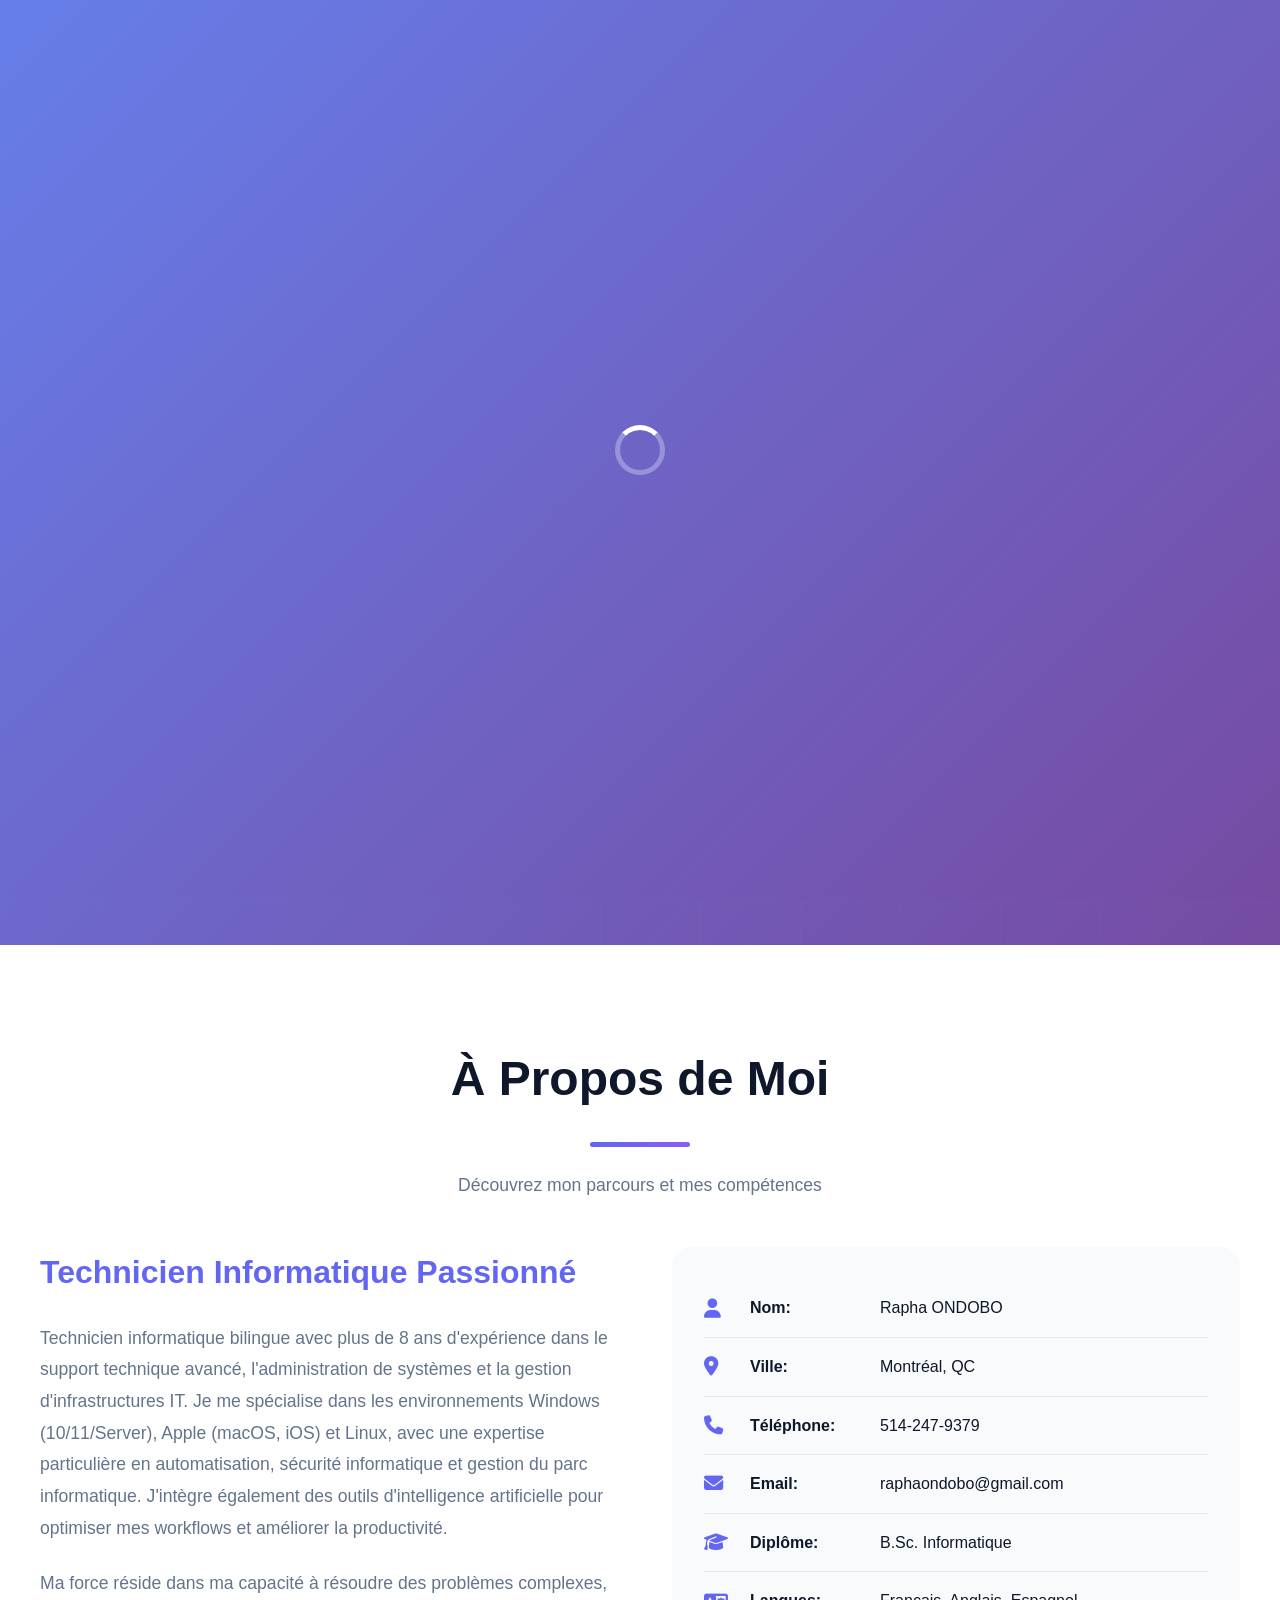
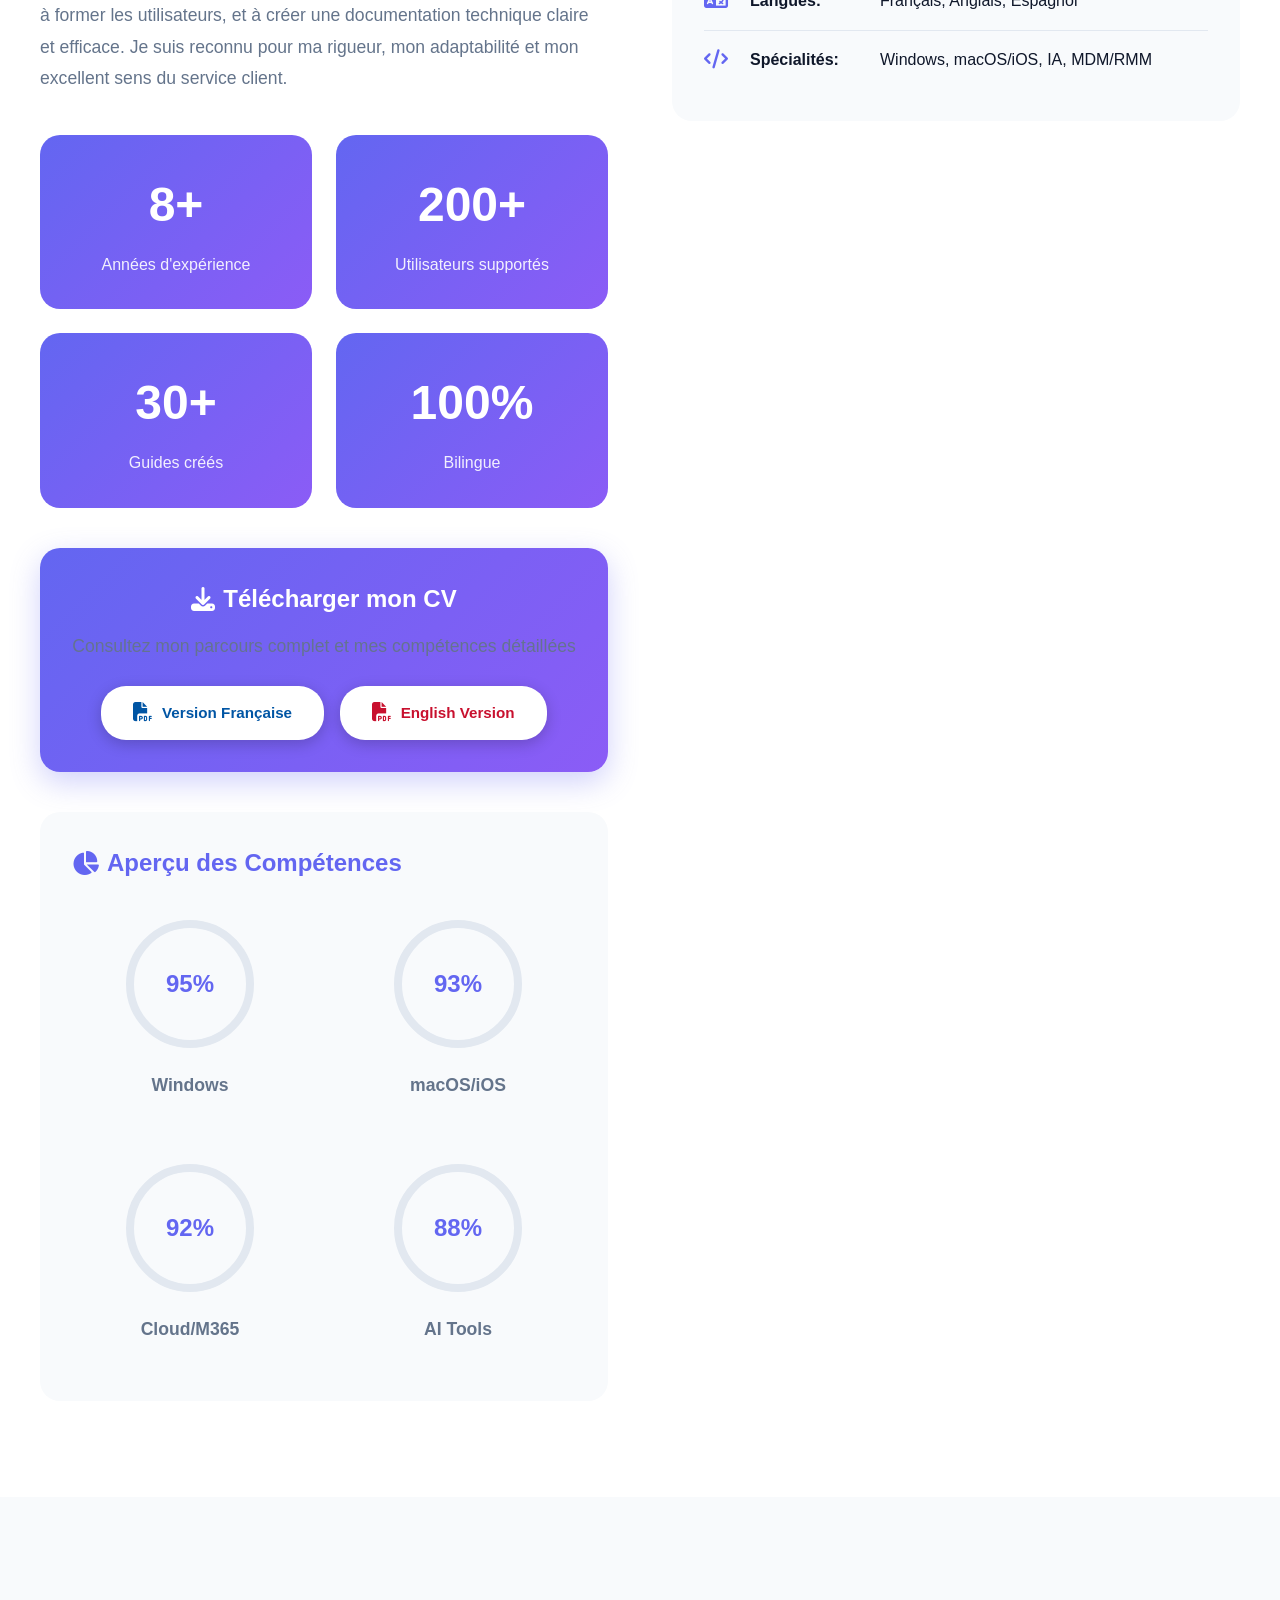
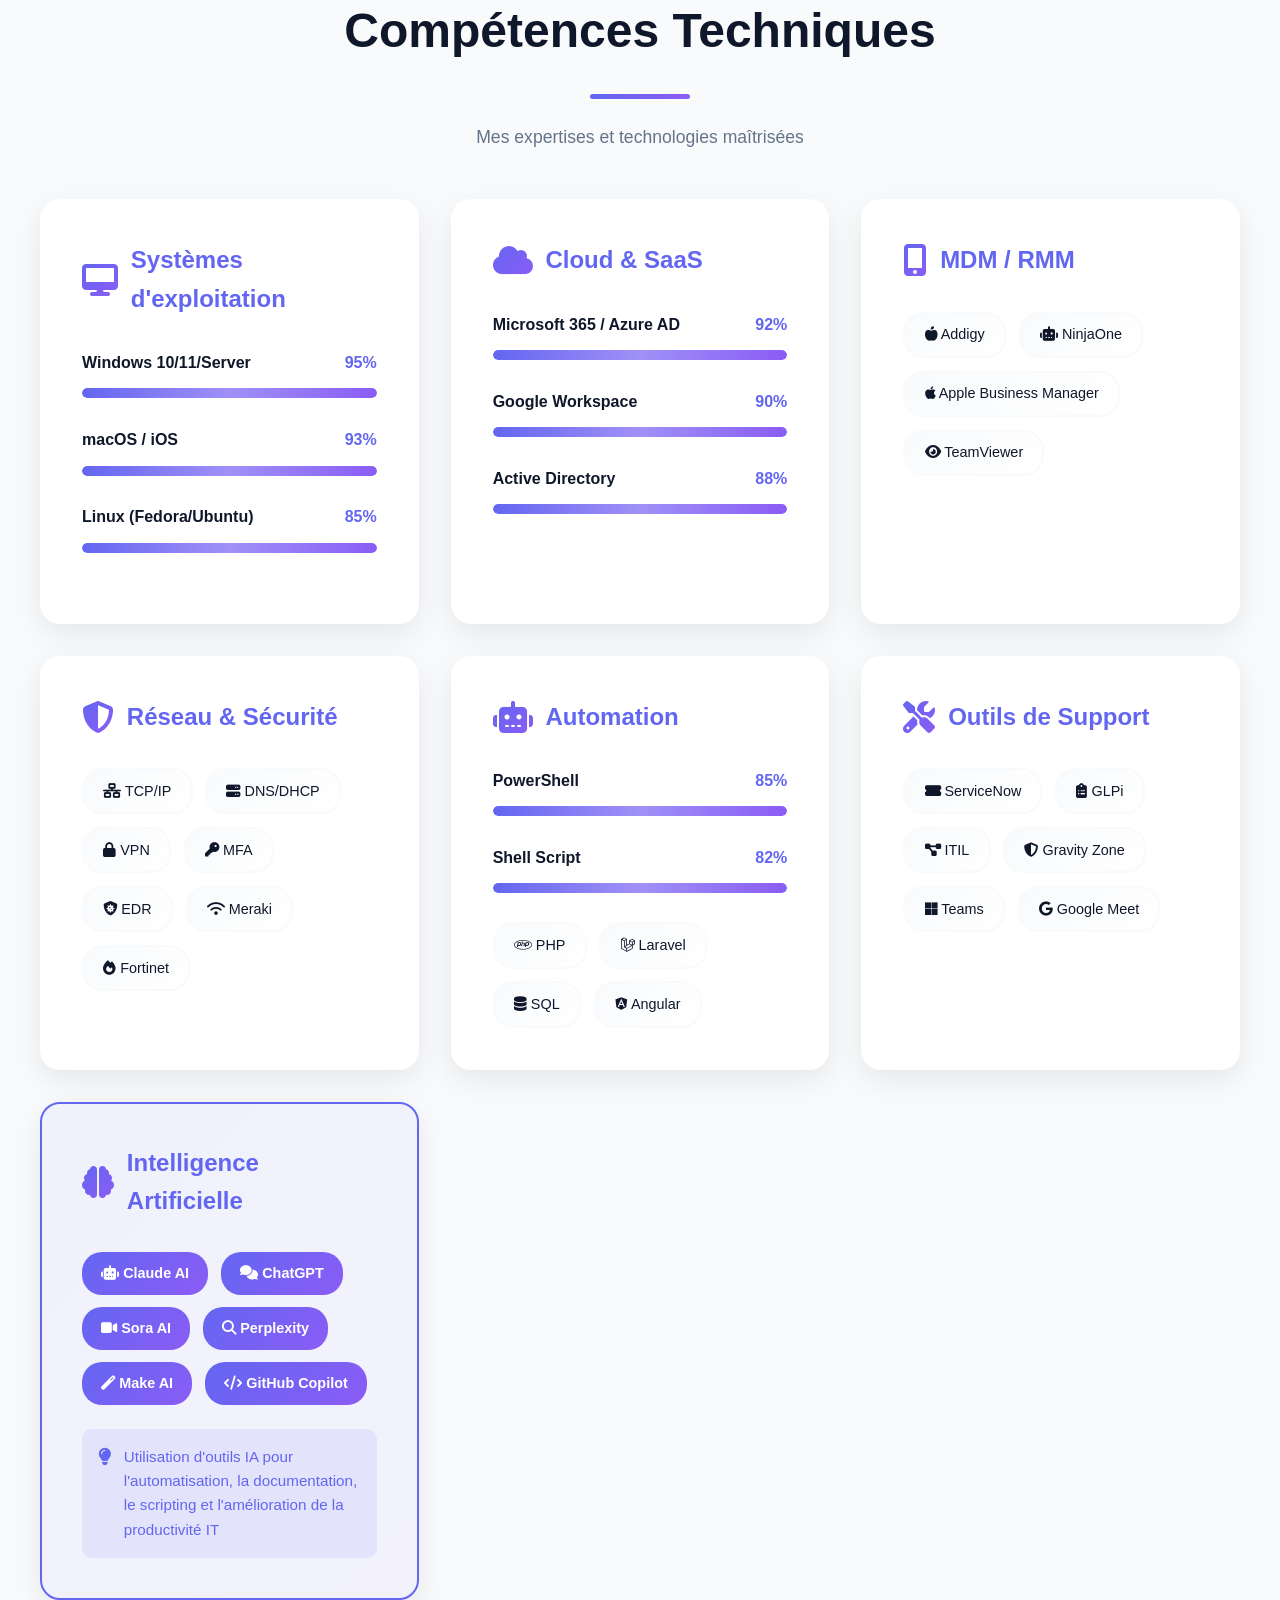
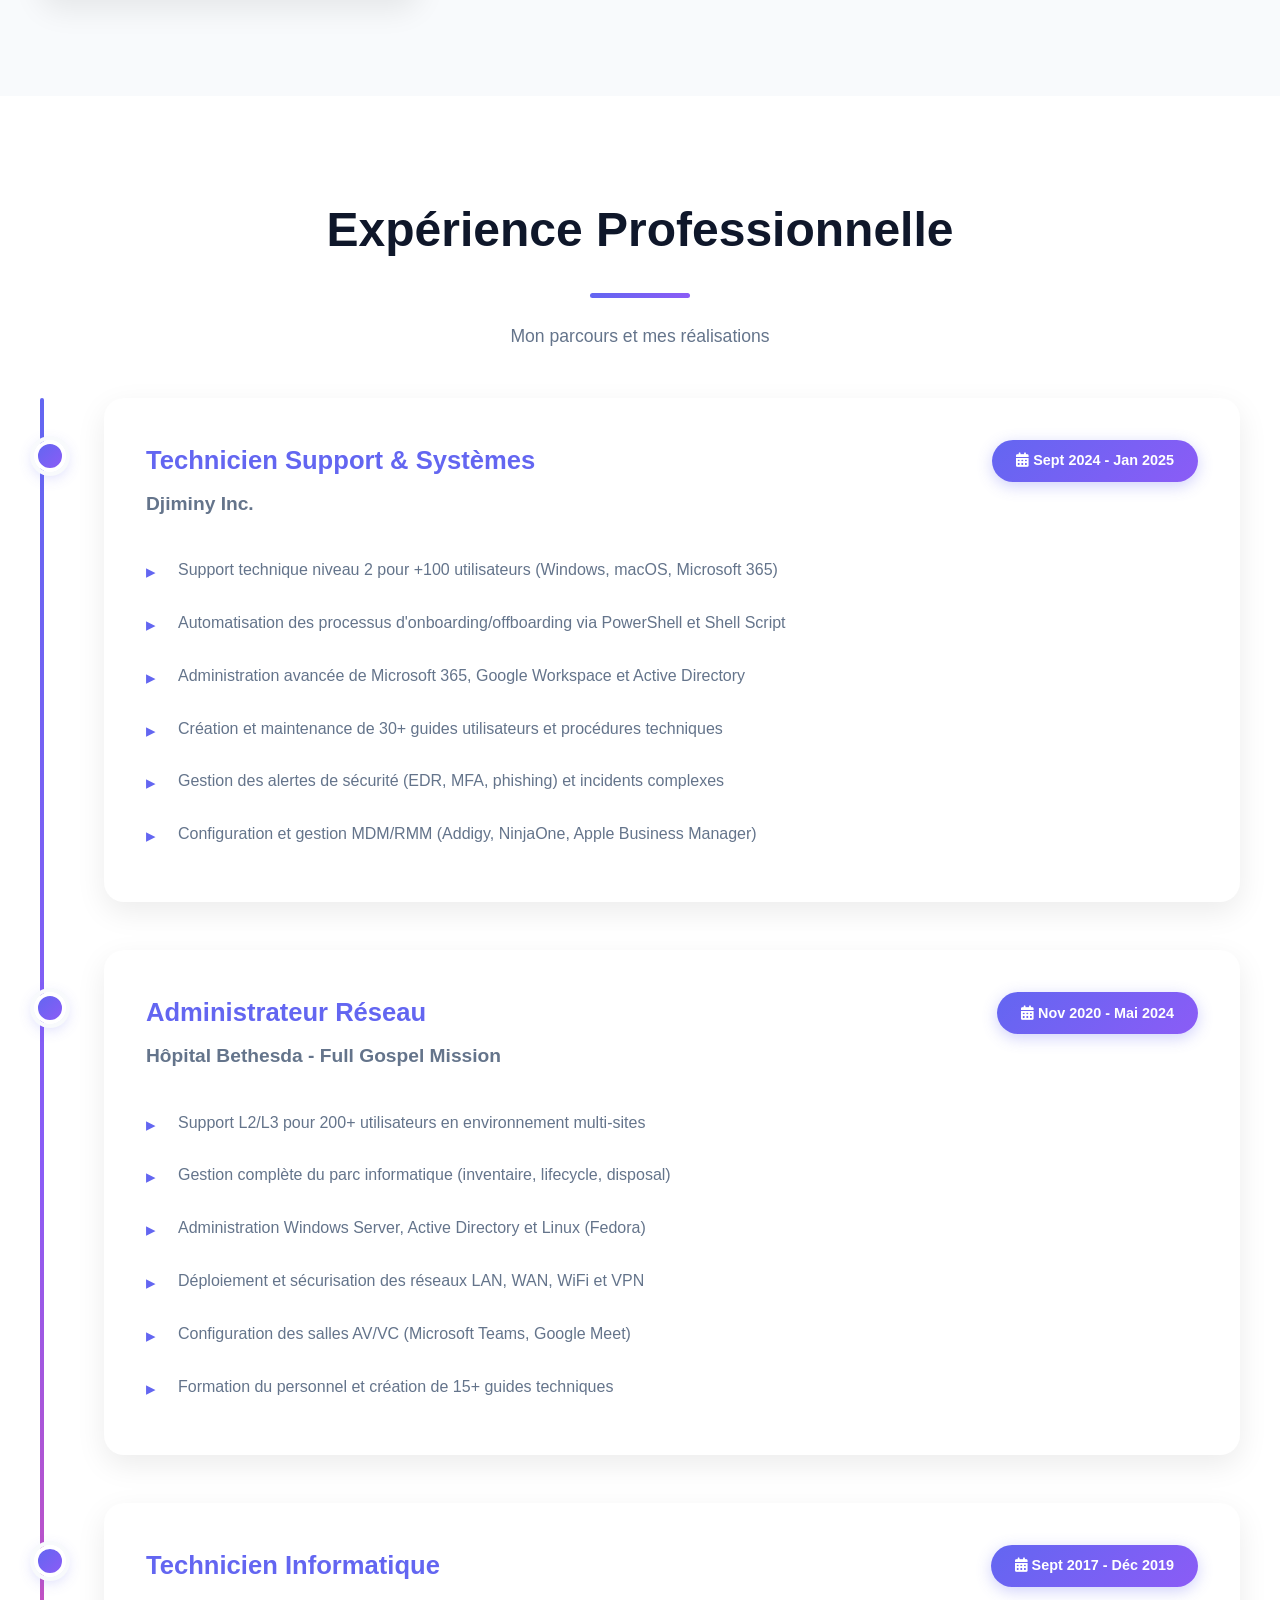
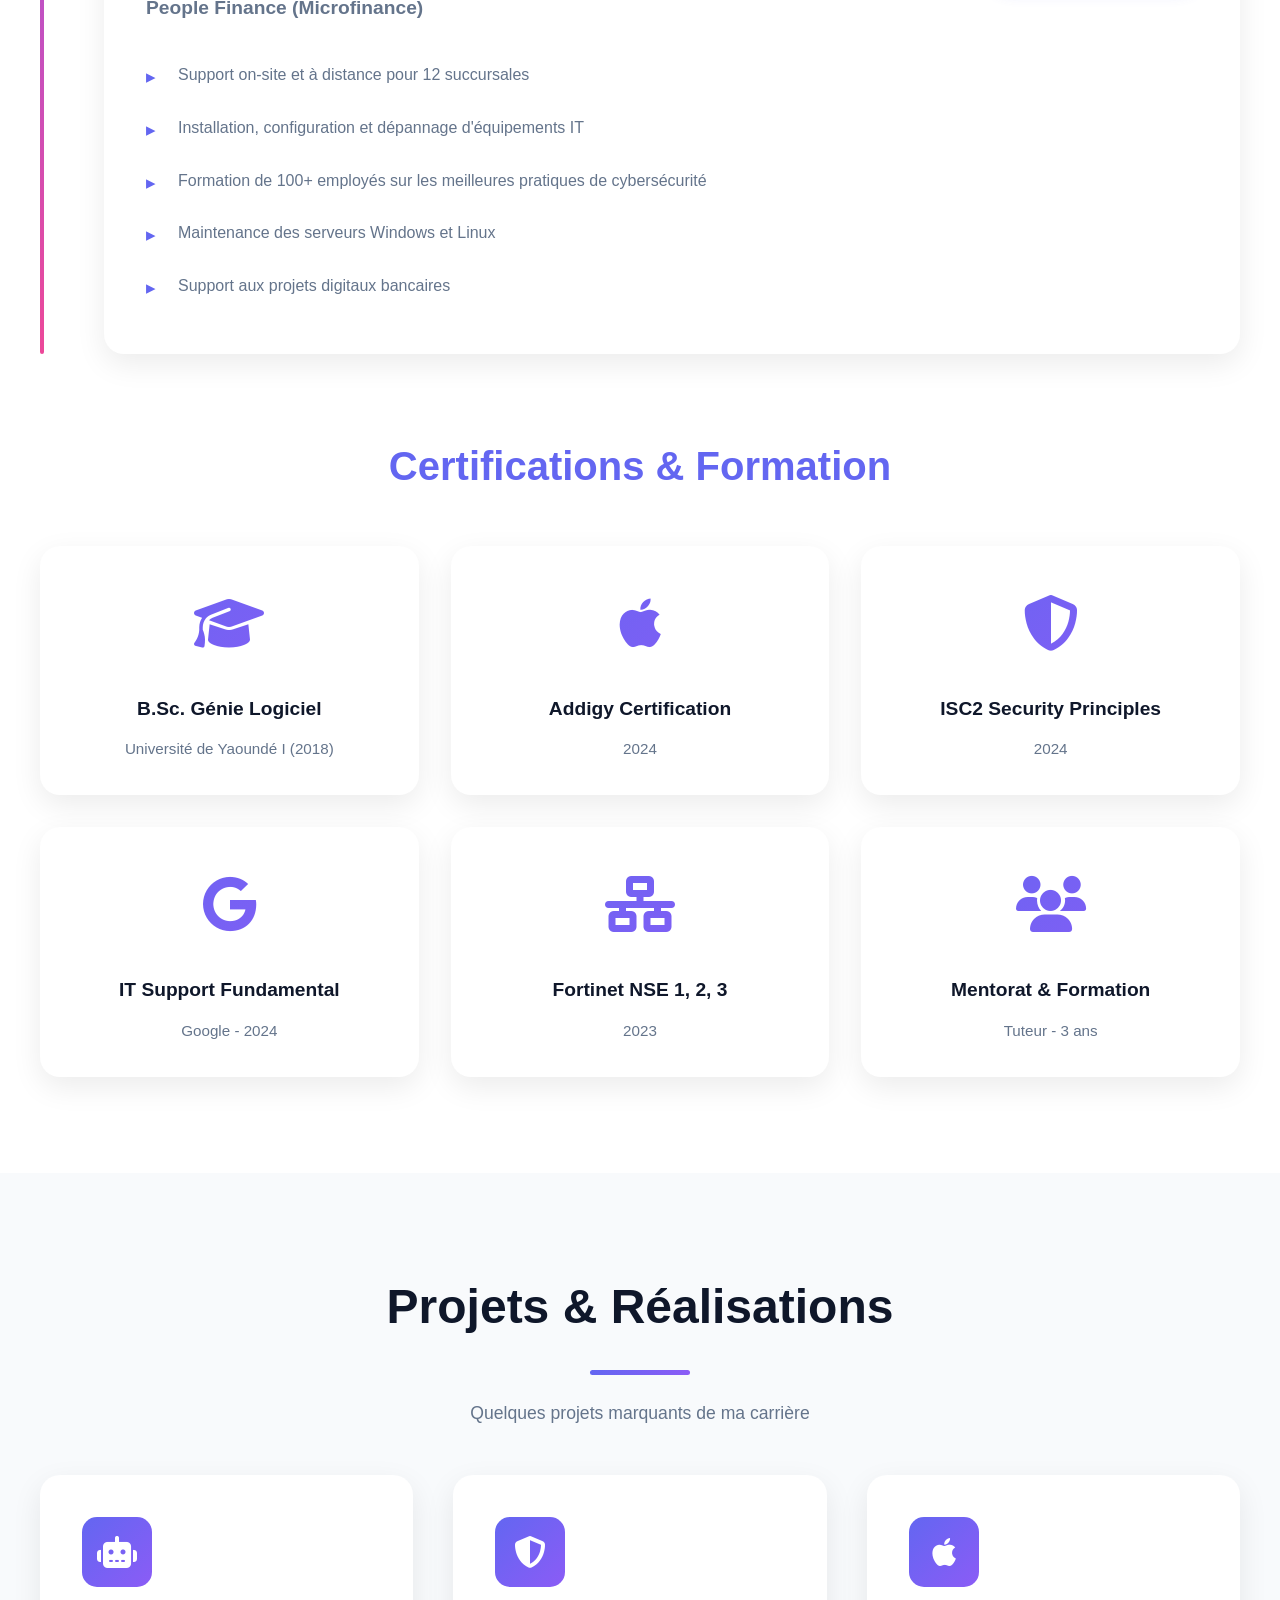
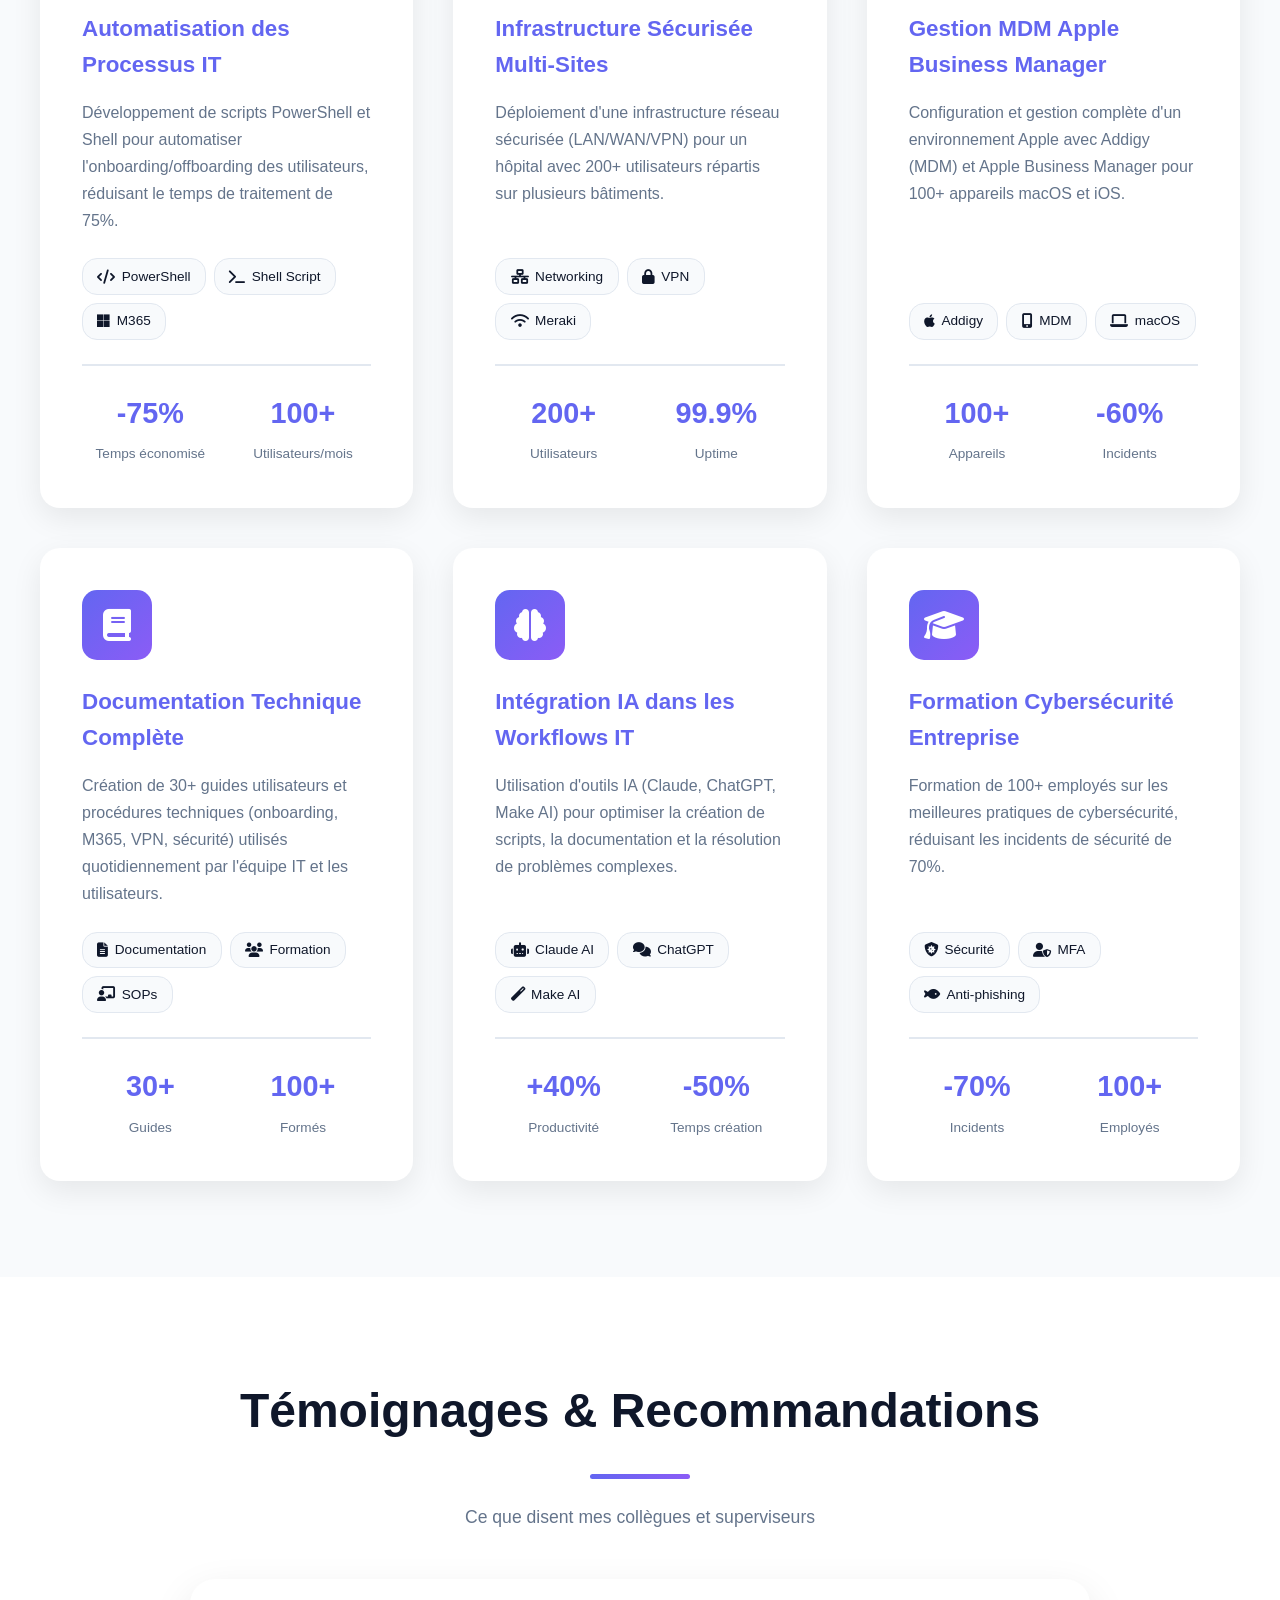
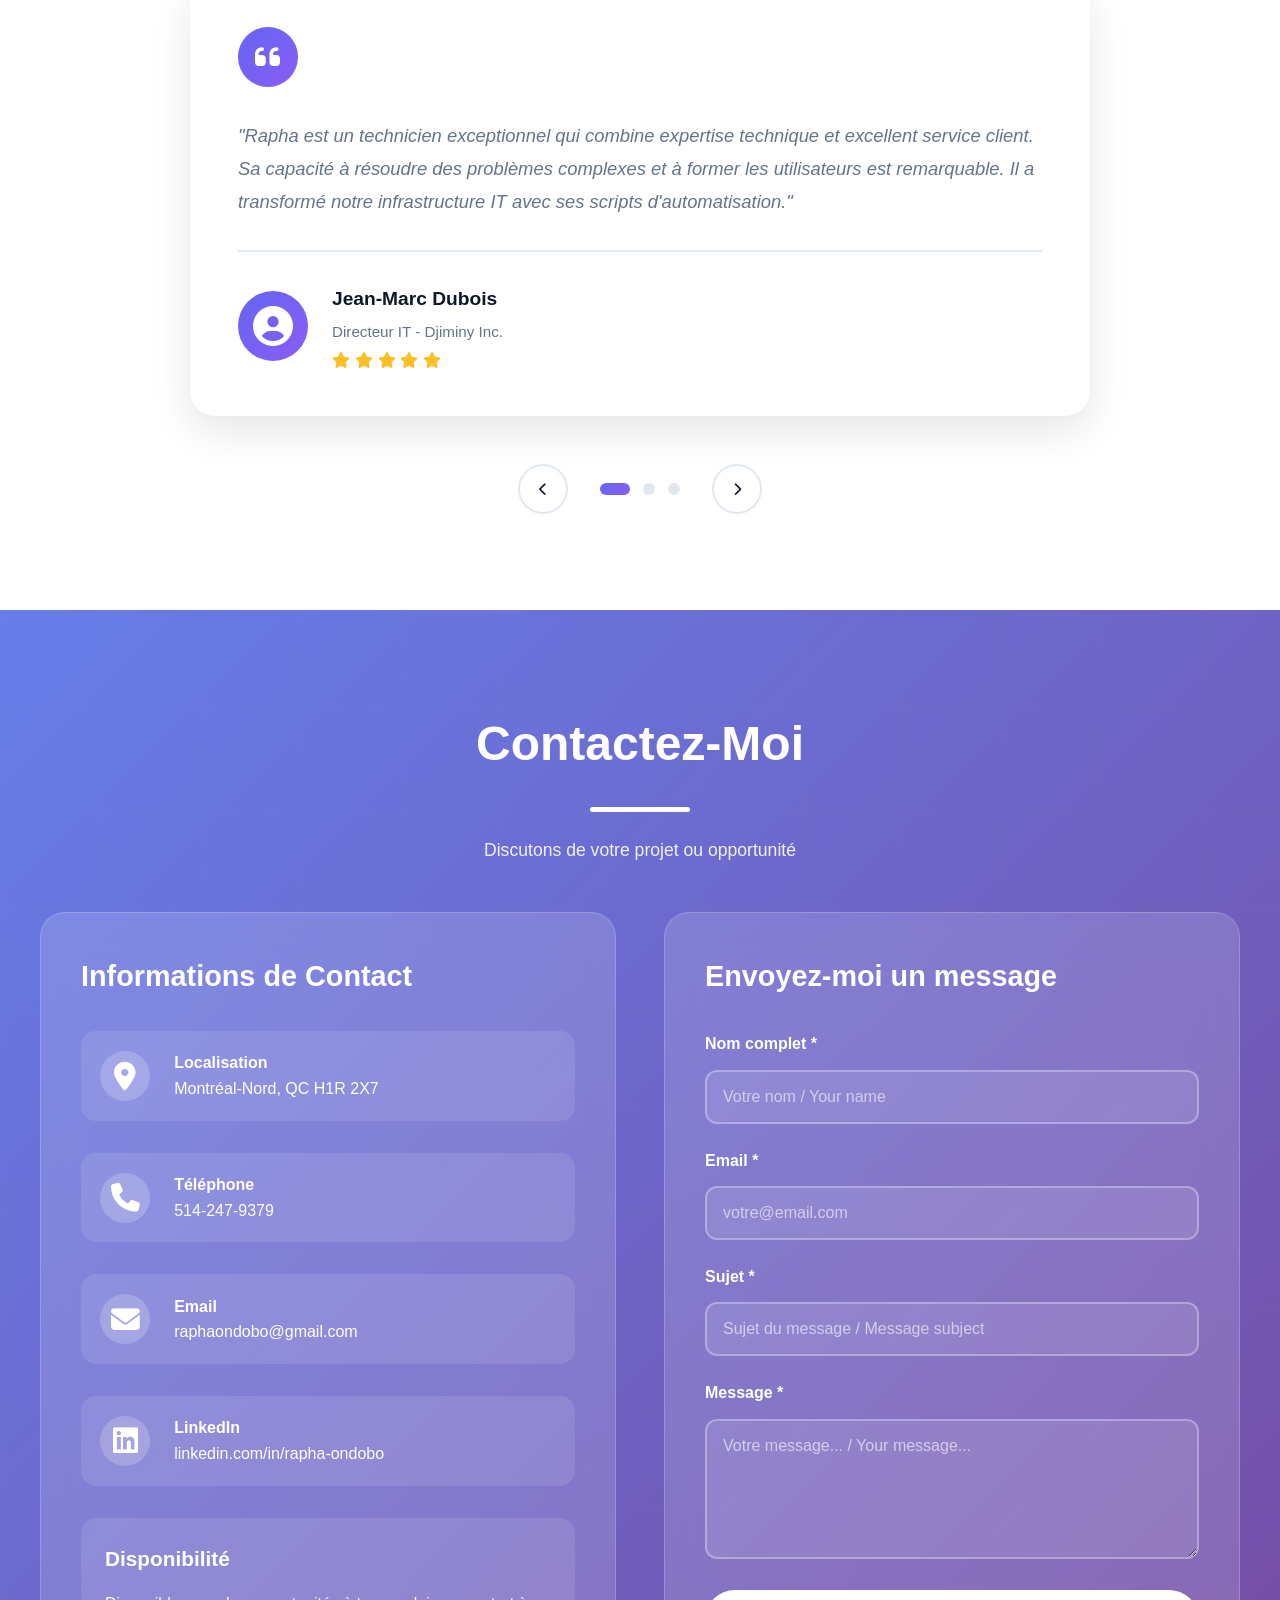
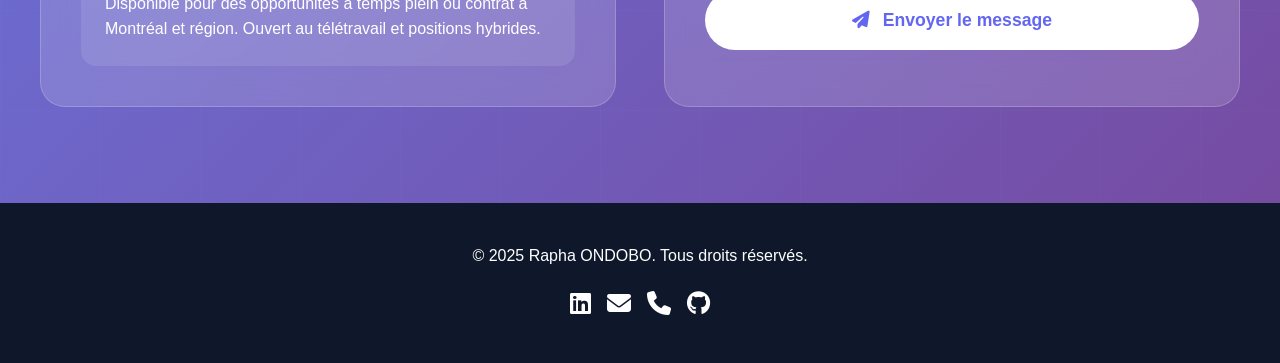
==== index.html @ caf0139f "Mise en ligne du  portfolio" ====
<!DOCTYPE html>
<html lang="fr">
<head>
    <meta charset="UTF-8">
    <meta name="viewport" content="width=device-width, initial-scale=1.0">
    <title>Rapha ONDOBO - Technicien Informatique | Portfolio</title>
    <link rel="stylesheet" href="https://cdnjs.cloudflare.com/ajax/libs/font-awesome/6.4.0/css/all.min.css">
   <link rel="stylesheet" href="./CSS/Style.css">
</head>
<body lang="fr">
    <!-- Loading Screen -->
    <div class="loading-screen" id="loadingScreen">
        <div class="loader"></div>
    </div>

    <!-- Custom Cursor -->
    <div class="cursor"></div>
    <div class="cursor-follower"></div>

    <div class="scroll-progress" id="scrollProgress"></div>

    <!-- SVG Gradients for circular progress -->
    <svg width="0" height="0" style="position: absolute;">
        <defs>
            <linearGradient id="gradient-windows" x1="0%" y1="0%" x2="100%" y2="100%">
                <stop offset="0%" style="stop-color:#6366f1;stop-opacity:1" />
                <stop offset="100%" style="stop-color:#8b5cf6;stop-opacity:1" />
            </linearGradient>
            <linearGradient id="gradient-apple" x1="0%" y1="0%" x2="100%" y2="100%">
                <stop offset="0%" style="stop-color:#8b5cf6;stop-opacity:1" />
                <stop offset="100%" style="stop-color:#ec4899;stop-opacity:1" />
            </linearGradient>
            <linearGradient id="gradient-cloud" x1="0%" y1="0%" x2="100%" y2="100%">
                <stop offset="0%" style="stop-color:#6366f1;stop-opacity:1" />
                <stop offset="100%" style="stop-color:#10b981;stop-opacity:1" />
            </linearGradient>
            <linearGradient id="gradient-ai" x1="0%" y1="0%" x2="100%" y2="100%">
                <stop offset="0%" style="stop-color:#ec4899;stop-opacity:1" />
                <stop offset="100%" style="stop-color:#8b5cf6;stop-opacity:1" />
            </linearGradient>
        </defs>
    </svg>

    <!-- Navigation -->
    <nav id="navbar">
        <div class="container">
            <div class="logo" onclick="scrollToTop()">RO</div>
            <ul class="nav-links">
                <li><a href="#home" class="fr-only">Accueil</a><a href="#home" class="en-only">Home</a></li>
                <li><a href="#about" class="fr-only">À propos</a><a href="#about" class="en-only">About</a></li>
                <li><a href="#skills" class="fr-only">Compétences</a><a href="#skills" class="en-only">Skills</a></li>
                <li><a href="#experience" class="fr-only">Expérience</a><a href="#experience" class="en-only">Experience</a></li>
                <li><a href="#projects" class="fr-only">Projets</a><a href="#projects" class="en-only">Projects</a></li>
                <li><a href="#contact">Contact</a></li>
                <li><button class="theme-toggle" onclick="toggleTheme()" title="Changer de thème">
                    <i class="fas fa-moon"></i>
                </button></li>
                <li><button class="lang-switch" onclick="toggleLanguage()">
                    <i class="fas fa-language"></i> EN / FR
                </button></li>
            </ul>
            <div class="mobile-menu" onclick="toggleMobileMenu()">
                <i class="fas fa-bars"></i>
            </div>
        </div>
    </nav>

    <!-- Hero Section -->
    <section id="home" class="hero">
        <div class="container">
            <div class="hero-content">
                <h1 class="fr-only">Bonjour, je suis<br>Rapha ONDOBO</h1>
                <h1 class="en-only">Hello, I'm<br>Rapha ONDOBO</h1>
                <p class="subtitle">
                    <span class="typing-text fr-only">Technicien Informatique | Support Niveau 2-3</span>
                    <span class="typing-text en-only">IT Technician | Level 2-3 Support</span>
                </p>
                <p class="fr-only">
                    Plus de 8 ans d'expérience en support IT, administration systèmes et réseaux. 
                    Expert en environnements Windows (10/11/Server), Apple (macOS, iOS), Linux et cloud (Microsoft 365, Google Workspace).
                    Utilisation d'outils d'IA pour optimiser la productivité et l'automatisation.
                </p>
                <p class="en-only">
                    Over 8 years of experience in IT support, system and network administration. 
                    Expert in Windows (10/11/Server), Apple (macOS, iOS), Linux environments, and cloud (Microsoft 365, Google Workspace).
                    Using AI tools to optimize productivity and automation.
                </p>
                <div class="hero-buttons">
                    <a href="#contact" class="btn btn-primary">
                        <i class="fas fa-envelope"></i>
                        <span class="fr-only">Me Contacter</span>
                        <span class="en-only">Contact Me</span>
                    </a>
                    <a href="#experience" class="btn btn-outline">
                        <i class="fas fa-briefcase"></i>
                        <span class="fr-only">Voir mon parcours</span>
                        <span class="en-only">View Experience</span>
                    </a>
                </div>
                <div class="cv-download-section">
                    <p class="cv-label fr-only"><i class="fas fa-file-download"></i> Télécharger mon CV :</p>
                    <p class="cv-label en-only"><i class="fas fa-file-download"></i> Download my resume:</p>
                    <div class="cv-buttons">
                        <a href="CV_Rapha_ONDOBO_Francais.pdf" download class="btn-cv btn-cv-fr">
                            <i class="fas fa-file-pdf"></i>
                            <span>CV Français</span>
                        </a>
                        <a href="CV_Rapha_ONDOBO_English.pdf" download class="btn-cv btn-cv-en">
                            <i class="fas fa-file-pdf"></i>
                            <span>CV English</span>
                        </a>
                    </div>
                </div>
            </div>
            <div class="hero-image">
                <div class="profile-card">
                    <div class="profile-pic">
                        <img src="./IMG/1723152041983.jpg" alt="Rapha ONDOBO">
                    </div>
                    <h3>Rapha ONDOBO</h3>
                    <p class="fr-only">Montréal, QC</p>
                    <p class="en-only">Montreal, QC</p>
                    <div class="status-badge">
                        <span class="status-dot"></span>
                        <span class="fr-only">Disponible pour opportunités</span>
                        <span class="en-only">Available for opportunities</span>
                    </div>
                    <div class="social-links">
                        <a href="https://linkedin.com/in/rapha-ondobo" target="_blank" title="LinkedIn">
                            <i class="fab fa-linkedin"></i>
                        </a>
                        <a href="mailto:raphaondobo@gmail.com" title="Email">
                            <i class="fas fa-envelope"></i>
                        </a>
                        <a href="tel:5142479379" title="Phone">
                            <i class="fas fa-phone"></i>
                        </a>
                        <a href="https://github.com/raphaondobo" target="_blank" title="GitHub">
                            <i class="fab fa-github"></i>
                        </a>
                    </div>
                </div>
            </div>
        </div>
        <div class="scroll-indicator" onclick="document.getElementById('about').scrollIntoView({behavior: 'smooth'})">
            <i class="fas fa-chevron-down"></i>
        </div>
    </section>

    <!-- About Section -->
    <section id="about">
        <div class="container">
            <h2 class="section-title fr-only">À Propos de Moi</h2>
            <h2 class="section-title en-only">About Me</h2>
            <p class="section-subtitle fr-only">Découvrez mon parcours et mes compétences</p>
            <p class="section-subtitle en-only">Discover my journey and skills</p>
            
            <div class="about-content">
                <div class="about-text">
                    <h3 class="fr-only">Technicien Informatique Passionné</h3>
                    <h3 class="en-only">Passionate IT Technician</h3>
                    <p class="fr-only">
                        Technicien informatique bilingue avec plus de 8 ans d'expérience dans le support technique avancé, 
                        l'administration de systèmes et la gestion d'infrastructures IT. Je me spécialise dans les 
                        environnements Windows (10/11/Server), Apple (macOS, iOS) et Linux, avec une expertise particulière en 
                        automatisation, sécurité informatique et gestion du parc informatique. J'intègre également des outils 
                        d'intelligence artificielle pour optimiser mes workflows et améliorer la productivité.
                    </p>
                    <p class="en-only">
                        Bilingual IT technician with over 8 years of experience in advanced technical support, 
                        system administration, and IT infrastructure management. I specialize in Windows (10/11/Server), 
                        Apple (macOS, iOS), and Linux environments, with particular expertise in automation, IT security, and 
                        asset management. I also integrate artificial intelligence tools to optimize workflows and improve productivity.
                    </p>
                    <p class="fr-only">
                        Ma force réside dans ma capacité à résoudre des problèmes complexes, à former les utilisateurs, 
                        et à créer une documentation technique claire et efficace. Je suis reconnu pour ma rigueur, 
                        mon adaptabilité et mon excellent sens du service client.
                    </p>
                    <p class="en-only">
                        My strength lies in my ability to solve complex problems, train users, and create clear and 
                        effective technical documentation. I'm recognized for my rigor, adaptability, and excellent 
                        customer service skills.
                    </p>

                    <div class="stats">
                        <div class="stat-card">
                            <div class="number">8+</div>
                            <div class="label fr-only">Années d'expérience</div>
                            <div class="label en-only">Years of Experience</div>
                        </div>
                        <div class="stat-card">
                            <div class="number">200+</div>
                            <div class="label fr-only">Utilisateurs supportés</div>
                            <div class="label en-only">Users Supported</div>
                        </div>
                        <div class="stat-card">
                            <div class="number">30+</div>
                            <div class="label fr-only">Guides créés</div>
                            <div class="label en-only">Guides Created</div>
                        </div>
                        <div class="stat-card">
                            <div class="number">100%</div>
                            <div class="label fr-only">Bilingue</div>
                            <div class="label en-only">Bilingual</div>
                        </div>
                    </div>

                    <div class="download-cv-card">
                        <h4 class="fr-only"><i class="fas fa-download"></i> Télécharger mon CV</h4>
                        <h4 class="en-only"><i class="fas fa-download"></i> Download my Resume</h4>
                        <p class="fr-only">Consultez mon parcours complet et mes compétences détaillées</p>
                        <p class="en-only">View my complete background and detailed skills</p>
                        <div class="cv-download-buttons">
                            <a href="CV_Rapha_ONDOBO_Francais.pdf" download class="btn-download btn-download-fr">
                                <i class="fas fa-file-pdf"></i>
                                <span>Version Française</span>
                            </a>
                            <a href="CV_Rapha_ONDOBO_English.pdf" download class="btn-download btn-download-en">
                                <i class="fas fa-file-pdf"></i>
                                <span>English Version</span>
                            </a>
                        </div>
                    </div>

                    <div class="skills-overview">
                        <h4 class="fr-only"><i class="fas fa-chart-pie"></i> Aperçu des Compétences</h4>
                        <h4 class="en-only"><i class="fas fa-chart-pie"></i> Skills Overview</h4>
                        <div class="circular-skills">
                            <div class="circular-skill">
                                <div class="circular-progress" data-percent="95">
                                    <svg width="140" height="140">
                                        <circle cx="70" cy="70" r="60" class="bg-circle"></circle>
                                        <circle cx="70" cy="70" r="60" class="progress-circle windows-circle"></circle>
                                    </svg>
                                    <div class="percentage">95%</div>
                                </div>
                                <p class="skill-label">Windows</p>
                            </div>
                            <div class="circular-skill">
                                <div class="circular-progress" data-percent="93">
                                    <svg width="140" height="140">
                                        <circle cx="70" cy="70" r="60" class="bg-circle"></circle>
                                        <circle cx="70" cy="70" r="60" class="progress-circle apple-circle"></circle>
                                    </svg>
                                    <div class="percentage">93%</div>
                                </div>
                                <p class="skill-label">macOS/iOS</p>
                            </div>
                            <div class="circular-skill">
                                <div class="circular-progress" data-percent="92">
                                    <svg width="140" height="140">
                                        <circle cx="70" cy="70" r="60" class="bg-circle"></circle>
                                        <circle cx="70" cy="70" r="60" class="progress-circle cloud-circle"></circle>
                                    </svg>
                                    <div class="percentage">92%</div>
                                </div>
                                <p class="skill-label">Cloud/M365</p>
                            </div>
                            <div class="circular-skill">
                                <div class="circular-progress" data-percent="88">
                                    <svg width="140" height="140">
                                        <circle cx="70" cy="70" r="60" class="bg-circle"></circle>
                                        <circle cx="70" cy="70" r="60" class="progress-circle ai-circle"></circle>
                                    </svg>
                                    <div class="percentage">88%</div>
                                </div>
                                <p class="skill-label">AI Tools</p>
                            </div>
                        </div>
                    </div>
                </div>

                <div class="about-info">
                    <ul class="info-list">
                        <li>
                            <i class="fas fa-user"></i>
                            <strong class="fr-only">Nom:</strong>
                            <strong class="en-only">Name:</strong>
                            <span>Rapha ONDOBO</span>
                        </li>
                        <li>
                            <i class="fas fa-map-marker-alt"></i>
                            <strong class="fr-only">Ville:</strong>
                            <strong class="en-only">City:</strong>
                            <span>Montréal, QC</span>
                        </li>
                        <li>
                            <i class="fas fa-phone"></i>
                            <strong class="fr-only">Téléphone:</strong>
                            <strong class="en-only">Phone:</strong>
                            <span>514-247-9379</span>
                        </li>
                        <li>
                            <i class="fas fa-envelope"></i>
                            <strong>Email:</strong>
                            <span>raphaondobo@gmail.com</span>
                        </li>
                        <li>
                            <i class="fas fa-graduation-cap"></i>
                            <strong class="fr-only">Diplôme:</strong>
                            <strong class="en-only">Degree:</strong>
                            <span class="fr-only">B.Sc. Informatique</span>
                            <span class="en-only">B.Sc. Computer Science</span>
                        </li>
                        <li>
                            <i class="fas fa-language"></i>
                            <strong class="fr-only">Langues:</strong>
                            <strong class="en-only">Languages:</strong>
                            <span class="fr-only">Français, Anglais, Espagnol</span>
                            <span class="en-only">French, English, Spanish</span>
                        </li>
                        <li>
                            <i class="fas fa-code"></i>
                            <strong class="fr-only">Spécialités:</strong>
                            <strong class="en-only">Specialties:</strong>
                            <span class="fr-only">Windows, macOS/iOS, IA, MDM/RMM</span>
                            <span class="en-only">Windows, macOS/iOS, AI, MDM/RMM</span>
                        </li>
                    </ul>
                </div>
            </div>
        </div>
    </section>

    <!-- Skills Section -->
    <section id="skills">
        <div class="container">
            <h2 class="section-title fr-only">Compétences Techniques</h2>
            <h2 class="section-title en-only">Technical Skills</h2>
            <p class="section-subtitle fr-only">Mes expertises et technologies maîtrisées</p>
            <p class="section-subtitle en-only">My expertise and mastered technologies</p>
            
            <div class="skills-grid">
                <!-- OS & Platforms -->
                <div class="skill-category">
                    <h3><i class="fas fa-desktop"></i> <span class="fr-only">Systèmes d'exploitation</span><span class="en-only">Operating Systems</span></h3>
                    <div class="skill-item">
                        <div class="skill-name">
                            <span>Windows 10/11/Server</span>
                            <span class="skill-percentage">95%</span>
                        </div>
                        <div class="skill-bar">
                            <div class="skill-progress" data-progress="95"></div>
                        </div>
                    </div>
                    <div class="skill-item">
                        <div class="skill-name">
                            <span>macOS / iOS</span>
                            <span class="skill-percentage">93%</span>
                        </div>
                        <div class="skill-bar">
                            <div class="skill-progress" data-progress="93"></div>
                        </div>
                    </div>
                    <div class="skill-item">
                        <div class="skill-name">
                            <span>Linux (Fedora/Ubuntu)</span>
                            <span class="skill-percentage">85%</span>
                        </div>
                        <div class="skill-bar">
                            <div class="skill-progress" data-progress="85"></div>
                        </div>
                    </div>
                </div>

                <!-- Cloud & SaaS -->
                <div class="skill-category">
                    <h3><i class="fas fa-cloud"></i> Cloud & SaaS</h3>
                    <div class="skill-item">
                        <div class="skill-name">
                            <span>Microsoft 365 / Azure AD</span>
                            <span class="skill-percentage">92%</span>
                        </div>
                        <div class="skill-bar">
                            <div class="skill-progress" data-progress="92"></div>
                        </div>
                    </div>
                    <div class="skill-item">
                        <div class="skill-name">
                            <span>Google Workspace</span>
                            <span class="skill-percentage">90%</span>
                        </div>
                        <div class="skill-bar">
                            <div class="skill-progress" data-progress="90"></div>
                        </div>
                    </div>
                    <div class="skill-item">
                        <div class="skill-name">
                            <span>Active Directory</span>
                            <span class="skill-percentage">88%</span>
                        </div>
                        <div class="skill-bar">
                            <div class="skill-progress" data-progress="88"></div>
                        </div>
                    </div>
                </div>

                <!-- MDM & RMM -->
                <div class="skill-category">
                    <h3><i class="fas fa-mobile-alt"></i> MDM / RMM</h3>
                    <div class="skill-tags">
                        <span class="skill-tag"><i class="fas fa-apple-alt"></i> Addigy</span>
                        <span class="skill-tag"><i class="fas fa-robot"></i> NinjaOne</span>
                        <span class="skill-tag"><i class="fab fa-apple"></i> Apple Business Manager</span>
                        <span class="skill-tag"><i class="fas fa-eye"></i> TeamViewer</span>
                    </div>
                </div>

                <!-- Network & Security -->
                <div class="skill-category">
                    <h3><i class="fas fa-shield-alt"></i> <span class="fr-only">Réseau & Sécurité</span><span class="en-only">Network & Security</span></h3>
                    <div class="skill-tags">
                        <span class="skill-tag"><i class="fas fa-network-wired"></i> TCP/IP</span>
                        <span class="skill-tag"><i class="fas fa-server"></i> DNS/DHCP</span>
                        <span class="skill-tag"><i class="fas fa-lock"></i> VPN</span>
                        <span class="skill-tag"><i class="fas fa-key"></i> MFA</span>
                        <span class="skill-tag"><i class="fas fa-shield-virus"></i> EDR</span>
                        <span class="skill-tag"><i class="fas fa-wifi"></i> Meraki</span>
                        <span class="skill-tag"><i class="fas fa-fire"></i> Fortinet</span>
                    </div>
                </div>

                <!-- Automation -->
                <div class="skill-category">
                    <h3><i class="fas fa-robot"></i> Automation</h3>
                    <div class="skill-item">
                        <div class="skill-name">
                            <span>PowerShell</span>
                            <span class="skill-percentage">85%</span>
                        </div>
                        <div class="skill-bar">
                            <div class="skill-progress" data-progress="85"></div>
                        </div>
                    </div>
                    <div class="skill-item">
                        <div class="skill-name">
                            <span>Shell Script</span>
                            <span class="skill-percentage">82%</span>
                        </div>
                        <div class="skill-bar">
                            <div class="skill-progress" data-progress="82"></div>
                        </div>
                    </div>
                    <div class="skill-tags">
                        <span class="skill-tag"><i class="fab fa-php"></i> PHP</span>
                        <span class="skill-tag"><i class="fab fa-laravel"></i> Laravel</span>
                        <span class="skill-tag"><i class="fas fa-database"></i> SQL</span>
                        <span class="skill-tag"><i class="fab fa-angular"></i> Angular</span>
                    </div>
                </div>

                <!-- Support Tools -->
                <div class="skill-category">
                    <h3><i class="fas fa-tools"></i> <span class="fr-only">Outils de Support</span><span class="en-only">Support Tools</span></h3>
                    <div class="skill-tags">
                        <span class="skill-tag"><i class="fas fa-ticket-alt"></i> ServiceNow</span>
                        <span class="skill-tag"><i class="fas fa-clipboard-list"></i> GLPi</span>
                        <span class="skill-tag"><i class="fas fa-project-diagram"></i> ITIL</span>
                        <span class="skill-tag"><i class="fas fa-shield-alt"></i> Gravity Zone</span>
                        <span class="skill-tag"><i class="fab fa-microsoft"></i> Teams</span>
                        <span class="skill-tag"><i class="fab fa-google"></i> Google Meet</span>
                    </div>
                </div>

                <!-- AI Tools -->
                <div class="skill-category ai-category">
                    <h3><i class="fas fa-brain"></i> <span class="fr-only">Intelligence Artificielle</span><span class="en-only">Artificial Intelligence</span></h3>
                    <div class="skill-tags">
                        <span class="skill-tag skill-tag-ai"><i class="fas fa-robot"></i> Claude AI</span>
                        <span class="skill-tag skill-tag-ai"><i class="fas fa-comments"></i> ChatGPT</span>
                        <span class="skill-tag skill-tag-ai"><i class="fas fa-video"></i> Sora AI</span>
                        <span class="skill-tag skill-tag-ai"><i class="fas fa-search"></i> Perplexity</span>
                        <span class="skill-tag skill-tag-ai"><i class="fas fa-magic"></i> Make AI</span>
                        <span class="skill-tag skill-tag-ai"><i class="fas fa-code"></i> GitHub Copilot</span>
                    </div>
                    <p class="ai-description fr-only">
                        <i class="fas fa-lightbulb"></i> Utilisation d'outils IA pour l'automatisation, la documentation, le scripting et l'amélioration de la productivité IT
                    </p>
                    <p class="ai-description en-only">
                        <i class="fas fa-lightbulb"></i> Using AI tools for automation, documentation, scripting, and IT productivity enhancement
                    </p>
                </div>
            </div>
        </div>
    </section>

    <!-- Experience Section -->
    <section id="experience">
        <div class="container">
            <h2 class="section-title fr-only">Expérience Professionnelle</h2>
            <h2 class="section-title en-only">Professional Experience</h2>
            <p class="section-subtitle fr-only">Mon parcours et mes réalisations</p>
            <p class="section-subtitle en-only">My journey and achievements</p>
            
            <div class="timeline">
                <!-- Experience 1 -->
                <div class="timeline-item">
                    <div class="timeline-header">
                        <div class="timeline-title">
                            <h3 class="fr-only">Technicien Support & Systèmes</h3>
                            <h3 class="en-only">Support Technician & System Administrator</h3>
                            <p class="company">Djiminy Inc.</p>
                        </div>
                        <div class="timeline-date">
                            <i class="fas fa-calendar-alt"></i> Sept 2024 - Jan 2025
                        </div>
                    </div>
                    <div class="timeline-content">
                        <ul class="fr-only">
                            <li>Support technique niveau 2 pour +100 utilisateurs (Windows, macOS, Microsoft 365)</li>
                            <li>Automatisation des processus d'onboarding/offboarding via PowerShell et Shell Script</li>
                            <li>Administration avancée de Microsoft 365, Google Workspace et Active Directory</li>
                            <li>Création et maintenance de 30+ guides utilisateurs et procédures techniques</li>
                            <li>Gestion des alertes de sécurité (EDR, MFA, phishing) et incidents complexes</li>
                            <li>Configuration et gestion MDM/RMM (Addigy, NinjaOne, Apple Business Manager)</li>
                        </ul>
                        <ul class="en-only">
                            <li>Level 2 technical support for 100+ users (Windows, macOS, Microsoft 365)</li>
                            <li>Automated onboarding/offboarding processes using PowerShell and Shell Script</li>
                            <li>Advanced administration of Microsoft 365, Google Workspace, and Active Directory</li>
                            <li>Created and maintained 30+ user guides and technical procedures</li>
                            <li>Managed security alerts (EDR, MFA, phishing) and complex incidents</li>
                            <li>Configured and managed MDM/RMM (Addigy, NinjaOne, Apple Business Manager)</li>
                        </ul>
                    </div>
                </div>

                <!-- Experience 2 -->
                <div class="timeline-item">
                    <div class="timeline-header">
                        <div class="timeline-title">
                            <h3 class="fr-only">Administrateur Réseau</h3>
                            <h3 class="en-only">Network Administrator</h3>
                            <p class="company fr-only">Hôpital Bethesda - Full Gospel Mission</p>
                            <p class="company en-only">Bethesda Hospital - Full Gospel Mission</p>
                        </div>
                        <div class="timeline-date">
                            <i class="fas fa-calendar-alt"></i> Nov 2020 - Mai 2024
                        </div>
                    </div>
                    <div class="timeline-content">
                        <ul class="fr-only">
                            <li>Support L2/L3 pour 200+ utilisateurs en environnement multi-sites</li>
                            <li>Gestion complète du parc informatique (inventaire, lifecycle, disposal)</li>
                            <li>Administration Windows Server, Active Directory et Linux (Fedora)</li>
                            <li>Déploiement et sécurisation des réseaux LAN, WAN, WiFi et VPN</li>
                            <li>Configuration des salles AV/VC (Microsoft Teams, Google Meet)</li>
                            <li>Formation du personnel et création de 15+ guides techniques</li>
                        </ul>
                        <ul class="en-only">
                            <li>L2/L3 support for 200+ users in multi-site environment</li>
                            <li>Complete IT asset management (inventory, lifecycle, disposal)</li>
                            <li>Administered Windows Server, Active Directory, and Linux (Fedora)</li>
                            <li>Deployed and secured LAN, WAN, WiFi, and VPN networks</li>
                            <li>Configured AV/VC meeting rooms (Microsoft Teams, Google Meet)</li>
                            <li>Staff training and creation of 15+ technical guides</li>
                        </ul>
                    </div>
                </div>

                <!-- Experience 3 -->
                <div class="timeline-item">
                    <div class="timeline-header">
                        <div class="timeline-title">
                            <h3 class="fr-only">Technicien Informatique</h3>
                            <h3 class="en-only">IT Technician</h3>
                            <p class="company">People Finance (Microfinance)</p>
                        </div>
                        <div class="timeline-date">
                            <i class="fas fa-calendar-alt"></i> Sept 2017 - Déc 2019
                        </div>
                    </div>
                    <div class="timeline-content">
                        <ul class="fr-only">
                            <li>Support on-site et à distance pour 12 succursales</li>
                            <li>Installation, configuration et dépannage d'équipements IT</li>
                            <li>Formation de 100+ employés sur les meilleures pratiques de cybersécurité</li>
                            <li>Maintenance des serveurs Windows et Linux</li>
                            <li>Support aux projets digitaux bancaires</li>
                        </ul>
                        <ul class="en-only">
                            <li>On-site and remote support for 12 branch offices</li>
                            <li>Installation, configuration, and troubleshooting of IT equipment</li>
                            <li>Trained 100+ employees on cybersecurity best practices</li>
                            <li>Maintenance of Windows and Linux servers</li>
                            <li>Support for digital banking projects</li>
                        </ul>
                    </div>
                </div>
            </div>

            <!-- Certifications -->
            <div style="margin-top: 5rem;">
                <h3 style="text-align: center; color: var(--primary); margin-bottom: 3rem; font-size: 2.5rem;">
                    <span class="fr-only">Certifications & Formation</span>
                    <span class="en-only">Certifications & Education</span>
                </h3>
                <div class="cert-grid">
                    <div class="cert-card">
                        <div class="cert-icon"><i class="fas fa-graduation-cap"></i></div>
                        <h4 class="fr-only">B.Sc. Génie Logiciel</h4>
                        <h4 class="en-only">B.Sc. Computer Science</h4>
                        <p class="fr-only">Université de Yaoundé I (2018)</p>
                        <p class="en-only">University of Yaoundé I (2018)</p>
                    </div>
                    <div class="cert-card">
                        <div class="cert-icon"><i class="fab fa-apple"></i></div>
                        <h4>Addigy Certification</h4>
                        <p>2024</p>
                    </div>
                    <div class="cert-card">
                        <div class="cert-icon"><i class="fas fa-shield-alt"></i></div>
                        <h4>ISC2 Security Principles</h4>
                        <p>2024</p>
                    </div>
                    <div class="cert-card">
                        <div class="cert-icon"><i class="fab fa-google"></i></div>
                        <h4>IT Support Fundamental</h4>
                        <p>Google - 2024</p>
                    </div>
                    <div class="cert-card">
                        <div class="cert-icon"><i class="fas fa-network-wired"></i></div>
                        <h4>Fortinet NSE 1, 2, 3</h4>
                        <p>2023</p>
                    </div>
                    <div class="cert-card">
                        <div class="cert-icon"><i class="fas fa-users"></i></div>
                        <h4 class="fr-only">Mentorat & Formation</h4>
                        <h4 class="en-only">Mentorship & Training</h4>
                        <p class="fr-only">Tuteur - 3 ans</p>
                        <p class="en-only">Tutor - 3 years</p>
                    </div>
                </div>
            </div>
        </div>
    </section>

    <!-- Projects Section -->
    <section id="projects">
        <div class="container">
            <h2 class="section-title fr-only">Projets & Réalisations</h2>
            <h2 class="section-title en-only">Projects & Achievements</h2>
            <p class="section-subtitle fr-only">Quelques projets marquants de ma carrière</p>
            <p class="section-subtitle en-only">Some notable projects from my career</p>
            
            <div class="projects-grid">
                <!-- Project 1 -->
                <div class="project-card">
                    <div class="project-icon">
                        <i class="fas fa-robot"></i>
                    </div>
                    <h3 class="fr-only">Automatisation des Processus IT</h3>
                    <h3 class="en-only">IT Process Automation</h3>
                    <p class="fr-only">
                        Développement de scripts PowerShell et Shell pour automatiser l'onboarding/offboarding 
                        des utilisateurs, réduisant le temps de traitement de 75%.
                    </p>
                    <p class="en-only">
                        Developed PowerShell and Shell scripts to automate user onboarding/offboarding, 
                        reducing processing time by 75%.
                    </p>
                    <div class="project-tags">
                        <span><i class="fas fa-code"></i> PowerShell</span>
                        <span><i class="fas fa-terminal"></i> Shell Script</span>
                        <span><i class="fab fa-microsoft"></i> M365</span>
                    </div>
                    <div class="project-stats">
                        <div class="stat">
                            <strong>-75%</strong>
                            <span class="fr-only">Temps économisé</span>
                            <span class="en-only">Time saved</span>
                        </div>
                        <div class="stat">
                            <strong>100+</strong>
                            <span class="fr-only">Utilisateurs/mois</span>
                            <span class="en-only">Users/month</span>
                        </div>
                    </div>
                </div>

                <!-- Project 2 -->
                <div class="project-card">
                    <div class="project-icon">
                        <i class="fas fa-shield-alt"></i>
                    </div>
                    <h3 class="fr-only">Infrastructure Sécurisée Multi-Sites</h3>
                    <h3 class="en-only">Secure Multi-Site Infrastructure</h3>
                    <p class="fr-only">
                        Déploiement d'une infrastructure réseau sécurisée (LAN/WAN/VPN) pour un hôpital 
                        avec 200+ utilisateurs répartis sur plusieurs bâtiments.
                    </p>
                    <p class="en-only">
                        Deployed secure network infrastructure (LAN/WAN/VPN) for a hospital 
                        with 200+ users across multiple buildings.
                    </p>
                    <div class="project-tags">
                        <span><i class="fas fa-network-wired"></i> Networking</span>
                        <span><i class="fas fa-lock"></i> VPN</span>
                        <span><i class="fas fa-wifi"></i> Meraki</span>
                    </div>
                    <div class="project-stats">
                        <div class="stat">
                            <strong>200+</strong>
                            <span class="fr-only">Utilisateurs</span>
                            <span class="en-only">Users</span>
                        </div>
                        <div class="stat">
                            <strong>99.9%</strong>
                            <span class="fr-only">Uptime</span>
                            <span class="en-only">Uptime</span>
                        </div>
                    </div>
                </div>

                <!-- Project 3 -->
                <div class="project-card">
                    <div class="project-icon">
                        <i class="fab fa-apple"></i>
                    </div>
                    <h3 class="fr-only">Gestion MDM Apple Business Manager</h3>
                    <h3 class="en-only">Apple Business Manager MDM</h3>
                    <p class="fr-only">
                        Configuration et gestion complète d'un environnement Apple avec Addigy (MDM) et 
                        Apple Business Manager pour 100+ appareils macOS et iOS.
                    </p>
                    <p class="en-only">
                        Complete configuration and management of Apple environment with Addigy (MDM) and 
                        Apple Business Manager for 100+ macOS and iOS devices.
                    </p>
                    <div class="project-tags">
                        <span><i class="fab fa-apple"></i> Addigy</span>
                        <span><i class="fas fa-mobile-alt"></i> MDM</span>
                        <span><i class="fas fa-laptop"></i> macOS</span>
                    </div>
                    <div class="project-stats">
                        <div class="stat">
                            <strong>100+</strong>
                            <span class="fr-only">Appareils</span>
                            <span class="en-only">Devices</span>
                        </div>
                        <div class="stat">
                            <strong>-60%</strong>
                            <span class="fr-only">Incidents</span>
                            <span class="en-only">Incidents</span>
                        </div>
                    </div>
                </div>

                <!-- Project 4 -->
                <div class="project-card">
                    <div class="project-icon">
                        <i class="fas fa-book"></i>
                    </div>
                    <h3 class="fr-only">Documentation Technique Complète</h3>
                    <h3 class="en-only">Complete Technical Documentation</h3>
                    <p class="fr-only">
                        Création de 30+ guides utilisateurs et procédures techniques (onboarding, M365, VPN, 
                        sécurité) utilisés quotidiennement par l'équipe IT et les utilisateurs.
                    </p>
                    <p class="en-only">
                        Created 30+ user guides and technical procedures (onboarding, M365, VPN, 
                        security) used daily by IT team and users.
                    </p>
                    <div class="project-tags">
                        <span><i class="fas fa-file-alt"></i> Documentation</span>
                        <span><i class="fas fa-users"></i> Formation</span>
                        <span><i class="fas fa-chalkboard-teacher"></i> SOPs</span>
                    </div>
                    <div class="project-stats">
                        <div class="stat">
                            <strong>30+</strong>
                            <span class="fr-only">Guides</span>
                            <span class="en-only">Guides</span>
                        </div>
                        <div class="stat">
                            <strong>100+</strong>
                            <span class="fr-only">Formés</span>
                            <span class="en-only">Trained</span>
                        </div>
                    </div>
                </div>

                <!-- Project 5 -->
                <div class="project-card">
                    <div class="project-icon">
                        <i class="fas fa-brain"></i>
                    </div>
                    <h3 class="fr-only">Intégration IA dans les Workflows IT</h3>
                    <h3 class="en-only">AI Integration in IT Workflows</h3>
                    <p class="fr-only">
                        Utilisation d'outils IA (Claude, ChatGPT, Make AI) pour optimiser la création de scripts, 
                        la documentation et la résolution de problèmes complexes.
                    </p>
                    <p class="en-only">
                        Using AI tools (Claude, ChatGPT, Make AI) to optimize script creation, 
                        documentation, and complex problem solving.
                    </p>
                    <div class="project-tags">
                        <span><i class="fas fa-robot"></i> Claude AI</span>
                        <span><i class="fas fa-comments"></i> ChatGPT</span>
                        <span><i class="fas fa-magic"></i> Make AI</span>
                    </div>
                    <div class="project-stats">
                        <div class="stat">
                            <strong>+40%</strong>
                            <span class="fr-only">Productivité</span>
                            <span class="en-only">Productivity</span>
                        </div>
                        <div class="stat">
                            <strong>-50%</strong>
                            <span class="fr-only">Temps création</span>
                            <span class="en-only">Creation time</span>
                        </div>
                    </div>
                </div>

                <!-- Project 6 -->
                <div class="project-card">
                    <div class="project-icon">
                        <i class="fas fa-graduation-cap"></i>
                    </div>
                    <h3 class="fr-only">Formation Cybersécurité Entreprise</h3>
                    <h3 class="en-only">Corporate Cybersecurity Training</h3>
                    <p class="fr-only">
                        Formation de 100+ employés sur les meilleures pratiques de cybersécurité, 
                        réduisant les incidents de sécurité de 70%.
                    </p>
                    <p class="en-only">
                        Trained 100+ employees on cybersecurity best practices, 
                        reducing security incidents by 70%.
                    </p>
                    <div class="project-tags">
                        <span><i class="fas fa-shield-virus"></i> Sécurité</span>
                        <span><i class="fas fa-user-shield"></i> MFA</span>
                        <span><i class="fas fa-fish"></i> Anti-phishing</span>
                    </div>
                    <div class="project-stats">
                        <div class="stat">
                            <strong>-70%</strong>
                            <span class="fr-only">Incidents</span>
                            <span class="en-only">Incidents</span>
                        </div>
                        <div class="stat">
                            <strong>100+</strong>
                            <span class="fr-only">Employés</span>
                            <span class="en-only">Employees</span>
                        </div>
                    </div>
                </div>
            </div>
        </div>
    </section>

    <!-- Testimonials Section -->
    <section id="testimonials">
        <div class="container">
            <h2 class="section-title fr-only">Témoignages & Recommandations</h2>
            <h2 class="section-title en-only">Testimonials & Recommendations</h2>
            <p class="section-subtitle fr-only">Ce que disent mes collègues et superviseurs</p>
            <p class="section-subtitle en-only">What my colleagues and supervisors say</p>
            
            <div class="testimonials-slider">
                <div class="testimonial-card active">
                    <div class="quote-icon">
                        <i class="fas fa-quote-left"></i>
                    </div>
                    <p class="testimonial-text fr-only">
                        "Rapha est un technicien exceptionnel qui combine expertise technique et excellent service client. 
                        Sa capacité à résoudre des problèmes complexes et à former les utilisateurs est remarquable. 
                        Il a transformé notre infrastructure IT avec ses scripts d'automatisation."
                    </p>
                    <p class="testimonial-text en-only">
                        "Rapha is an exceptional technician who combines technical expertise and excellent customer service. 
                        His ability to solve complex problems and train users is remarkable. 
                        He transformed our IT infrastructure with his automation scripts."
                    </p>
                    <div class="testimonial-author">
                        <div class="author-avatar">
                            <i class="fas fa-user-circle"></i>
                        </div>
                        <div class="author-info">
                            <strong>Jean-Marc Dubois</strong>
                            <p class="fr-only">Directeur IT - Djiminy Inc.</p>
                            <p class="en-only">IT Director - Djiminy Inc.</p>
                            <div class="rating">
                                <i class="fas fa-star"></i>
                                <i class="fas fa-star"></i>
                                <i class="fas fa-star"></i>
                                <i class="fas fa-star"></i>
                                <i class="fas fa-star"></i>
                            </div>
                        </div>
                    </div>
                </div>

                <div class="testimonial-card">
                    <div class="quote-icon">
                        <i class="fas fa-quote-left"></i>
                    </div>
                    <p class="testimonial-text fr-only">
                        "Un professionnel rigoureux et dévoué. Rapha a géré avec brio notre migration vers Microsoft 365 
                        et la mise en place du MDM pour nos appareils Apple. Son expertise en automatisation nous a 
                        fait économiser des centaines d'heures de travail manuel."
                    </p>
                    <p class="testimonial-text en-only">
                        "A rigorous and dedicated professional. Rapha brilliantly managed our migration to Microsoft 365 
                        and MDM setup for our Apple devices. His automation expertise saved us 
                        hundreds of hours of manual work."
                    </p>
                    <div class="testimonial-author">
                        <div class="author-avatar">
                            <i class="fas fa-user-circle"></i>
                        </div>
                        <div class="author-info">
                            <strong>Dr. Sarah Mballa</strong>
                            <p class="fr-only">Chef de département - Hôpital Bethesda</p>
                            <p class="en-only">Department Head - Bethesda Hospital</p>
                            <div class="rating">
                                <i class="fas fa-star"></i>
                                <i class="fas fa-star"></i>
                                <i class="fas fa-star"></i>
                                <i class="fas fa-star"></i>
                                <i class="fas fa-star"></i>
                            </div>
                        </div>
                    </div>
                </div>

                <div class="testimonial-card">
                    <div class="quote-icon">
                        <i class="fas fa-quote-left"></i>
                    </div>
                    <p class="testimonial-text fr-only">
                        "Rapha a une approche pédagogique exceptionnelle. Il a formé toute notre équipe aux bonnes 
                        pratiques de sécurité informatique et a créé des guides clairs et détaillés. Son bilinguisme 
                        est un atout majeur dans notre environnement multiculturel."
                    </p>
                    <p class="testimonial-text en-only">
                        "Rapha has an exceptional teaching approach. He trained our entire team on IT security 
                        best practices and created clear and detailed guides. His bilingualism 
                        is a major asset in our multicultural environment."
                    </p>
                    <div class="testimonial-author">
                        <div class="author-avatar">
                            <i class="fas fa-user-circle"></i>
                        </div>
                        <div class="author-info">
                            <strong>Marie-Claire Tremblay</strong>
                            <p class="fr-only">Responsable RH - People Finance</p>
                            <p class="en-only">HR Manager - People Finance</p>
                            <div class="rating">
                                <i class="fas fa-star"></i>
                                <i class="fas fa-star"></i>
                                <i class="fas fa-star"></i>
                                <i class="fas fa-star"></i>
                                <i class="fas fa-star"></i>
                            </div>
                        </div>
                    </div>
                </div>
            </div>

            <div class="slider-controls">
                <button class="slider-btn" onclick="changeTestimonial(-1)">
                    <i class="fas fa-chevron-left"></i>
                </button>
                <div class="slider-dots">
                    <span class="dot active" onclick="setTestimonial(0)"></span>
                    <span class="dot" onclick="setTestimonial(1)"></span>
                    <span class="dot" onclick="setTestimonial(2)"></span>
                </div>
                <button class="slider-btn" onclick="changeTestimonial(1)">
                    <i class="fas fa-chevron-right"></i>
                </button>
            </div>
        </div>
    </section>

    <!-- Contact Section -->
    <section id="contact">
        <div class="container">
            <h2 class="section-title fr-only">Contactez-Moi</h2>
            <h2 class="section-title en-only">Contact Me</h2>
            <p class="section-subtitle fr-only">Discutons de votre projet ou opportunité</p>
            <p class="section-subtitle en-only">Let's discuss your project or opportunity</p>
            
            <div class="contact-grid">
                <div class="contact-info">
                    <h3 class="fr-only">Informations de Contact</h3>
                    <h3 class="en-only">Contact Information</h3>
                    
                    <div class="contact-item">
                        <i class="fas fa-map-marker-alt"></i>
                        <div>
                            <strong class="fr-only">Localisation</strong>
                            <strong class="en-only">Location</strong>
                            <p>Montréal-Nord, QC H1R 2X7</p>
                        </div>
                    </div>
                    
                    <div class="contact-item">
                        <i class="fas fa-phone"></i>
                        <div>
                            <strong class="fr-only">Téléphone</strong>
                            <strong class="en-only">Phone</strong>
                            <p><a href="tel:5142479379">514-247-9379</a></p>
                        </div>
                    </div>
                    
                    <div class="contact-item">
                        <i class="fas fa-envelope"></i>
                        <div>
                            <strong>Email</strong>
                            <p><a href="mailto:raphaondobo@gmail.com">raphaondobo@gmail.com</a></p>
                        </div>
                    </div>
                    
                    <div class="contact-item">
                        <i class="fab fa-linkedin"></i>
                        <div>
                            <strong>LinkedIn</strong>
                            <p><a href="https://linkedin.com/in/rapha-ondobo" target="_blank">linkedin.com/in/rapha-ondobo</a></p>
                        </div>
                    </div>

                    <div style="margin-top: 2rem; padding: 1.5rem; background: rgba(255,255,255,0.1); border-radius: 15px;">
                        <h4 class="fr-only" style="margin-bottom: 1rem; font-size: 1.3rem;">Disponibilité</h4>
                        <h4 class="en-only" style="margin-bottom: 1rem; font-size: 1.3rem;">Availability</h4>
                        <p class="fr-only">Disponible pour des opportunités à temps plein ou contrat à Montréal et région. Ouvert au télétravail et positions hybrides.</p>
                        <p class="en-only">Available for full-time or contract opportunities in Montreal and surrounding areas. Open to remote and hybrid positions.</p>
                    </div>
                </div>

                <div class="contact-form">
                    <h3 class="fr-only">Envoyez-moi un message</h3>
                    <h3 class="en-only">Send me a message</h3>
                    <form id="contactForm" onsubmit="handleSubmit(event)">
                        <div class="form-group">
                            <label for="name" class="fr-only">Nom complet *</label>
                            <label for="name" class="en-only">Full name *</label>
                            <input type="text" id="name" name="name" required placeholder="Votre nom / Your name">
                        </div>
                        <div class="form-group">
                            <label for="email">Email *</label>
                            <input type="email" id="email" name="email" required placeholder="votre@email.com">
                        </div>
                        <div class="form-group">
                            <label for="subject" class="fr-only">Sujet *</label>
                            <label for="subject" class="en-only">Subject *</label>
                            <input type="text" id="subject" name="subject" required placeholder="Sujet du message / Message subject">
                        </div>
                        <div class="form-group">
                            <label for="message">Message *</label>
                            <textarea id="message" name="message" required placeholder="Votre message... / Your message..."></textarea>
                        </div>
                        <button type="submit" class="submit-btn">
                            <i class="fas fa-paper-plane"></i>
                            <span class="fr-only">Envoyer le message</span>
                            <span class="en-only">Send Message</span>
                        </button>
                    </form>
                </div>
            </div>
        </div>
    </section>

    <!-- Footer -->
    <footer>
        <p>&copy; 2025 Rapha ONDOBO. <span class="fr-only">Tous droits réservés.</span><span class="en-only">All rights reserved.</span></p>
        <div class="footer-social">
            <a href="https://linkedin.com/in/rapha-ondobo" target="_blank"><i class="fab fa-linkedin"></i></a>
            <a href="mailto:raphaondobo@gmail.com"><i class="fas fa-envelope"></i></a>
            <a href="tel:5142479379"><i class="fas fa-phone"></i></a>
            <a href="https://github.com/raphaondobo" target="_blank"><i class="fab fa-github"></i></a>
        </div>
    </footer>

    <!-- Scroll to Top Button -->
    <div class="scroll-top" id="scrollTop" onclick="scrollToTop()">
        <i class="fas fa-arrow-up"></i>
    </div>

    <script src="./JS/script.js"></script>
</body>
</html>
---- CSS/Style.css ----
:root {
    --primary: #6366f1;
    --secondary: #8b5cf6;
    --accent: #ec4899;
    --dark: #0f172a;
    --light: #f8fafc;
    --gray: #64748b;
    --success: #10b981;
    --bg-primary: #ffffff;
    --bg-secondary: #f8fafc;
    --text-primary: #0f172a;
    --text-secondary: #64748b;
    --card-bg: #ffffff;
    --border-color: #e2e8f0;
}

[data-theme="dark"] {
    --dark: #f8fafc;
    --light: #1e293b;
    --bg-primary: #0f172a;
    --bg-secondary: #1e293b;
    --text-primary: #f8fafc;
    --text-secondary: #cbd5e1;
    --card-bg: #1e293b;
    --border-color: #334155;
}

* {
    margin: 0;
    padding: 0;
    box-sizing: border-box;
}

body {
    font-family: 'Segoe UI', Tahoma, Geneva, Verdana, sans-serif;
    line-height: 1.6;
    color: var(--text-primary);
    overflow-x: hidden;
    background: var(--bg-secondary);
    transition: background-color 0.3s ease, color 0.3s ease;
}

/* Cursor Effect */
.cursor {
    width: 20px;
    height: 20px;
    border: 2px solid var(--primary);
    border-radius: 50%;
    position: fixed;
    pointer-events: none;
    z-index: 9999;
    transition: all 0.1s;
    transform: translate(-50%, -50%);
}

.cursor-follower {
    width: 40px;
    height: 40px;
    border: 2px solid var(--secondary);
    border-radius: 50%;
    position: fixed;
    pointer-events: none;
    z-index: 9998;
    transition: all 0.3s;
    transform: translate(-50%, -50%);
    opacity: 0.5;
}

/* Navigation */
nav {
    position: fixed;
    width: 100%;
    background: rgba(255, 255, 255, 0.95);
    backdrop-filter: blur(10px);
    box-shadow: 0 2px 20px rgba(0,0,0,0.1);
    z-index: 1000;
    padding: 1rem 0;
    transition: all 0.3s;
}

nav.scrolled {
    padding: 0.5rem 0;
    box-shadow: 0 4px 30px rgba(0,0,0,0.15);
}

nav .container {
    max-width: 1200px;
    margin: 0 auto;
    padding: 0 2rem;
    display: flex;
    justify-content: space-between;
    align-items: center;
}

.logo {
    font-size: 1.8rem;
    font-weight: bold;
    background: linear-gradient(135deg, var(--primary), var(--secondary));
    -webkit-background-clip: text;
    -webkit-text-fill-color: transparent;
    background-clip: text;
    cursor: pointer;
    transition: transform 0.3s;
}

.logo:hover {
    transform: scale(1.05) rotate(-2deg);
}

.nav-links {
    display: flex;
    list-style: none;
    gap: 2rem;
    align-items: center;
}

.nav-links a {
    text-decoration: none;
    color: var(--dark);
    font-weight: 600;
    transition: all 0.3s;
    position: relative;
    padding: 0.5rem 0;
}

.nav-links a::after {
    content: '';
    position: absolute;
    bottom: 0;
    left: 0;
    width: 0;
    height: 2px;
    background: linear-gradient(90deg, var(--primary), var(--secondary));
    transition: width 0.3s;
}

.nav-links a:hover {
    color: var(--primary);
}

.nav-links a:hover::after {
    width: 100%;
}

.lang-switch {
    background: linear-gradient(135deg, var(--primary), var(--secondary));
    color: white;
    border: none;
    padding: 0.6rem 1.5rem;
    border-radius: 25px;
    cursor: pointer;
    font-weight: 600;
    transition: all 0.3s;
    box-shadow: 0 4px 15px rgba(99, 102, 241, 0.3);
}

.lang-switch:hover {
    transform: translateY(-2px);
    box-shadow: 0 6px 20px rgba(99, 102, 241, 0.4);
}

.theme-toggle {
    background: var(--card-bg);
    color: var(--text-primary);
    border: 2px solid var(--border-color);
    width: 40px;
    height: 40px;
    border-radius: 50%;
    cursor: pointer;
    font-size: 1.1rem;
    transition: all 0.3s;
    display: flex;
    align-items: center;
    justify-content: center;
}

.theme-toggle:hover {
    transform: scale(1.1) rotate(15deg);
    border-color: var(--primary);
    color: var(--primary);
}

[data-theme="dark"] .theme-toggle i::before {
    content: "\f185";
}

.mobile-menu {
    display: none;
    font-size: 1.5rem;
    cursor: pointer;
    color: var(--primary);
}

/* Hero Section */
.hero {
    min-height: 100vh;
    display: flex;
    align-items: center;
    background: linear-gradient(135deg, #667eea 0%, #764ba2 100%);
    position: relative;
    overflow: hidden;
    padding-top: 80px;
}

.hero::before {
    content: '';
    position: absolute;
    top: 0;
    left: 0;
    right: 0;
    bottom: 0;
    background: url('data:image/svg+xml,<svg width="100" height="100" xmlns="http://www.w3.org/2000/svg"><defs><pattern id="grid" width="100" height="100" patternUnits="userSpaceOnUse"><path d="M 100 0 L 0 0 0 100" fill="none" stroke="rgba(255,255,255,0.1)" stroke-width="1"/></pattern></defs><rect width="100%" height="100%" fill="url(%23grid)"/></svg>');
    opacity: 0.3;
}

.hero .container {
    max-width: 1200px;
    margin: 0 auto;
    padding: 2rem;
    display: grid;
    grid-template-columns: 1fr 1fr;
    gap: 4rem;
    align-items: center;
    position: relative;
    z-index: 1;
}

.hero-content {
    animation: fadeInLeft 1s ease;
}

.hero-content h1 {
    font-size: 3.5rem;
    margin-bottom: 1rem;
    color: white;
    line-height: 1.2;
}

.hero-content .subtitle {
    font-size: 1.8rem;
    margin-bottom: 1rem;
    color: rgba(255,255,255,0.95);
    font-weight: 600;
}

.hero-content p {
    font-size: 1.1rem;
    margin-bottom: 2rem;
    color: rgba(255,255,255,0.85);
    line-height: 1.8;
}

.typing-text {
    border-right: 3px solid white;
    animation: blink 0.7s step-end infinite;
}

@keyframes blink {
    50% { border-color: transparent; }
}

.hero-buttons {
    display: flex;
    gap: 1rem;
    flex-wrap: wrap;
}

.cv-download-section {
    margin-top: 2rem;
    padding-top: 2rem;
    border-top: 2px solid rgba(255,255,255,0.2);
}

.cv-label {
    color: rgba(255,255,255,0.95);
    font-size: 1rem;
    margin-bottom: 1rem;
    font-weight: 600;
    display: flex;
    align-items: center;
    gap: 0.5rem;
}

.cv-buttons {
    display: flex;
    gap: 1rem;
    flex-wrap: wrap;
}

.btn-cv {
    padding: 0.8rem 1.8rem;
    border: 2px solid rgba(255,255,255,0.4);
    border-radius: 25px;
    font-size: 0.95rem;
    font-weight: 600;
    cursor: pointer;
    transition: all 0.3s;
    text-decoration: none;
    display: inline-flex;
    align-items: center;
    gap: 0.6rem;
    background: rgba(255,255,255,0.1);
    backdrop-filter: blur(10px);
    color: white;
}

.btn-cv:hover {
    background: white;
    border-color: white;
    transform: translateY(-3px);
    box-shadow: 0 8px 20px rgba(0,0,0,0.3);
}

.btn-cv-fr:hover {
    color: #0055a4;
}

.btn-cv-en:hover {
    color: #c8102e;
}

.btn-cv i {
    font-size: 1.1rem;
}

.btn {
    padding: 1rem 2.5rem;
    border: none;
    border-radius: 30px;
    font-size: 1rem;
    font-weight: 600;
    cursor: pointer;
    transition: all 0.3s;
    text-decoration: none;
    display: inline-flex;
    align-items: center;
    gap: 0.5rem;
}

.btn-primary {
    background: white;
    color: var(--primary);
    box-shadow: 0 4px 15px rgba(0,0,0,0.2);
}

.btn-primary:hover {
    transform: translateY(-3px) scale(1.05);
    box-shadow: 0 8px 25px rgba(0,0,0,0.3);
}

.btn-outline {
    background: transparent;
    color: white;
    border: 2px solid white;
}

.btn-outline:hover {
    background: white;
    color: var(--primary);
    transform: translateY(-3px);
}

.hero-image {
    position: relative;
    animation: fadeInRight 1s ease;
}

.profile-card {
    background: rgba(255,255,255,0.15);
    backdrop-filter: blur(20px);
    border-radius: 30px;
    padding: 2.5rem;
    text-align: center;
    box-shadow: 0 20px 60px rgba(0,0,0,0.3);
    border: 1px solid rgba(255,255,255,0.2);
    transition: all 0.3s;
}

.profile-card:hover {
    transform: translateY(-10px) scale(1.02);
    box-shadow: 0 30px 80px rgba(0,0,0,0.4);
}

.profile-pic {
    width: 220px;
    height: 220px;
    border-radius: 50%;
    margin: 0 auto 1.5rem;
    overflow: hidden;
    border: 5px solid rgba(255,255,255,0.3);
    box-shadow: 0 10px 40px rgba(0,0,0,0.3);
    position: relative;
    transition: all 0.3s;
}

.profile-pic:hover {
    transform: scale(1.05);
    border-color: rgba(255,255,255,0.5);
}

.profile-pic img {
    width: 100%;
    height: 100%;
    object-fit: cover;
}

.profile-card h3 {
    color: white;
    font-size: 1.8rem;
    margin-bottom: 0.5rem;
}

.profile-card p {
    color: rgba(255,255,255,0.9);
    font-size: 1.1rem;
}

.social-links {
    display: flex;
    justify-content: center;
    gap: 1rem;
    margin-top: 1.5rem;
}

.social-links a {
    width: 50px;
    height: 50px;
    background: rgba(255,255,255,0.2);
    border-radius: 50%;
    display: flex;
    align-items: center;
    justify-content: center;
    color: white;
    text-decoration: none;
    transition: all 0.3s;
    font-size: 1.2rem;
}

.social-links a:hover {
    background: white;
    color: var(--primary);
    transform: translateY(-5px) rotate(360deg);
}

.status-badge {
    display: inline-flex;
    align-items: center;
    gap: 0.5rem;
    background: rgba(16, 185, 129, 0.2);
    color: white;
    padding: 0.5rem 1rem;
    border-radius: 20px;
    margin-top: 1rem;
    font-size: 0.9rem;
}

.status-dot {
    width: 10px;
    height: 10px;
    background: #10b981;
    border-radius: 50%;
    animation: pulse 2s infinite;
}

@keyframes pulse {
    0%, 100% { opacity: 1; transform: scale(1); }
    50% { opacity: 0.5; transform: scale(1.2); }
}

/* Scroll Indicator */
.scroll-indicator {
    position: absolute;
    bottom: 2rem;
    left: 50%;
    transform: translateX(-50%);
    animation: bounce 2s infinite;
    color: white;
    font-size: 2rem;
    cursor: pointer;
    z-index: 2;
}

@keyframes bounce {
    0%, 20%, 50%, 80%, 100% { transform: translateX(-50%) translateY(0); }
    40% { transform: translateX(-50%) translateY(-10px); }
    60% { transform: translateX(-50%) translateY(-5px); }
}

/* Sections */
section {
    padding: 6rem 2rem;
    position: relative;
}

.container {
    max-width: 1200px;
    margin: 0 auto;
}

.section-title {
    text-align: center;
    font-size: 3rem;
    margin-bottom: 1rem;
    color: var(--dark);
    position: relative;
    font-weight: 700;
}

.section-subtitle {
    text-align: center;
    color: var(--gray);
    font-size: 1.1rem;
    margin-bottom: 3rem;
}

.section-title::after {
    content: '';
    display: block;
    width: 100px;
    height: 5px;
    background: linear-gradient(90deg, var(--primary), var(--secondary));
    margin: 1.5rem auto;
    border-radius: 5px;
}

/* About Section */
#about {
    background: var(--bg-primary);
}

.about-content {
    display: grid;
    grid-template-columns: 1fr 1fr;
    gap: 4rem;
    align-items: start;
}

.about-text h3 {
    color: var(--primary);
    margin-bottom: 1.5rem;
    font-size: 2rem;
}

.about-text p {
    margin-bottom: 1.5rem;
    color: var(--gray);
    font-size: 1.1rem;
    line-height: 1.8;
}

.stats {
    display: grid;
    grid-template-columns: repeat(2, 1fr);
    gap: 1.5rem;
    margin-top: 2.5rem;
}

.stat-card {
    background: linear-gradient(135deg, var(--primary), var(--secondary));
    padding: 2rem;
    border-radius: 20px;
    text-align: center;
    color: white;
    transition: all 0.3s;
    cursor: pointer;
}

.stat-card:hover {
    transform: translateY(-10px) scale(1.05);
    box-shadow: 0 15px 40px rgba(99, 102, 241, 0.3);
}

.stat-card .number {
    font-size: 3rem;
    font-weight: bold;
    margin-bottom: 0.5rem;
}

.stat-card .label {
    font-size: 1rem;
    opacity: 0.9;
}

.info-list {
    list-style: none;
    background: var(--bg-secondary);
    padding: 2rem;
    border-radius: 20px;
}

.info-list li {
    padding: 1rem 0;
    border-bottom: 1px solid var(--border-color);
    display: flex;
    align-items: center;
    transition: all 0.3s;
}

.info-list li:hover {
    transform: translateX(10px);
    color: var(--primary);
}

.info-list li:last-child {
    border-bottom: none;
}

.info-list li i {
    color: var(--primary);
    margin-right: 1rem;
    width: 30px;
    font-size: 1.2rem;
}

.info-list li strong {
    min-width: 130px;
    color: var(--dark);
}

.download-cv-card {
    margin-top: 2.5rem;
    background: linear-gradient(135deg, var(--primary), var(--secondary));
    padding: 2rem;
    border-radius: 20px;
    text-align: center;
    color: white;
    box-shadow: 0 10px 30px rgba(99, 102, 241, 0.3);
    transition: all 0.3s;
}

.download-cv-card:hover {
    transform: translateY(-5px);
    box-shadow: 0 15px 40px rgba(99, 102, 241, 0.4);
}

.download-cv-card h4 {
    font-size: 1.5rem;
    margin-bottom: 0.8rem;
    display: flex;
    align-items: center;
    justify-content: center;
    gap: 0.5rem;
}

.download-cv-card p {
    margin-bottom: 1.5rem;
    opacity: 0.95;
}

.cv-download-buttons {
    display: flex;
    gap: 1rem;
    justify-content: center;
    flex-wrap: wrap;
}

.btn-download {
    padding: 0.9rem 2rem;
    background: white;
    border: none;
    border-radius: 25px;
    font-size: 0.95rem;
    font-weight: 700;
    cursor: pointer;
    transition: all 0.3s;
    text-decoration: none;
    display: inline-flex;
    align-items: center;
    gap: 0.6rem;
    box-shadow: 0 4px 15px rgba(0,0,0,0.2);
}

.btn-download-fr {
    color: #0055a4;
}

.btn-download-en {
    color: #c8102e;
}

.btn-download:hover {
    transform: translateY(-3px) scale(1.05);
    box-shadow: 0 6px 20px rgba(0,0,0,0.3);
}

.btn-download i {
    font-size: 1.2rem;
}

/* Circular Skills */
.skills-overview {
    margin-top: 2.5rem;
    padding: 2rem;
    background: var(--bg-secondary);
    border-radius: 20px;
}

.skills-overview h4 {
    color: var(--primary);
    font-size: 1.5rem;
    margin-bottom: 2rem;
    display: flex;
    align-items: center;
    gap: 0.5rem;
}

.circular-skills {
    display: grid;
    grid-template-columns: repeat(2, 1fr);
    gap: 2rem;
}

.circular-skill {
    display: flex;
    flex-direction: column;
    align-items: center;
    gap: 1rem;
}

.circular-progress {
    position: relative;
    width: 140px;
    height: 140px;
}

.circular-progress svg {
    transform: rotate(-90deg);
}

.bg-circle {
    fill: none;
    stroke: var(--border-color);
    stroke-width: 8;
}

.progress-circle {
    fill: none;
    stroke-width: 8;
    stroke-linecap: round;
    stroke-dasharray: 377;
    stroke-dashoffset: 377;
    transition: stroke-dashoffset 2s ease;
}

.windows-circle {
    stroke: url(#gradient-windows);
}

.apple-circle {
    stroke: url(#gradient-apple);
}

.cloud-circle {
    stroke: url(#gradient-cloud);
}

.ai-circle {
    stroke: url(#gradient-ai);
}

.circular-progress .percentage {
    position: absolute;
    top: 50%;
    left: 50%;
    transform: translate(-50%, -50%);
    font-size: 1.5rem;
    font-weight: bold;
    color: var(--primary);
}

.skill-label {
    font-weight: 600;
    color: var(--text-primary);
    text-align: center;
}

/* Skills Section */
#skills {
    background: var(--bg-secondary);
}

.skills-grid {
    display: grid;
    grid-template-columns: repeat(auto-fit, minmax(320px, 1fr));
    gap: 2rem;
}

.skill-category {
    background: var(--card-bg);
    padding: 2.5rem;
    border-radius: 20px;
    box-shadow: 0 10px 30px rgba(0,0,0,0.08);
    transition: all 0.3s;
    border: 2px solid transparent;
}

.skill-category:hover {
    transform: translateY(-10px);
    box-shadow: 0 20px 50px rgba(0,0,0,0.15);
    border-color: var(--primary);
}

.skill-category h3 {
    color: var(--primary);
    margin-bottom: 2rem;
    display: flex;
    align-items: center;
    gap: 0.8rem;
    font-size: 1.5rem;
}

.skill-category h3 i {
    font-size: 2rem;
    background: linear-gradient(135deg, var(--primary), var(--secondary));
    -webkit-background-clip: text;
    -webkit-text-fill-color: transparent;
}

.skill-item {
    margin-bottom: 1.8rem;
}

.skill-item .skill-name {
    display: flex;
    justify-content: space-between;
    margin-bottom: 0.8rem;
    font-weight: 600;
    color: var(--dark);
}

.skill-item .skill-percentage {
    color: var(--primary);
    font-weight: 700;
}

.skill-bar {
    height: 10px;
    background: #e2e8f0;
    border-radius: 10px;
    overflow: hidden;
    position: relative;
}

.skill-progress {
    height: 100%;
    background: linear-gradient(90deg, var(--primary), var(--secondary));
    border-radius: 10px;
    transition: width 1.5s ease;
    position: relative;
    overflow: hidden;
}

.skill-progress::after {
    content: '';
    position: absolute;
    top: 0;
    left: 0;
    bottom: 0;
    right: 0;
    background: linear-gradient(90deg, transparent, rgba(255,255,255,0.3), transparent);
    animation: shimmer 2s infinite;
}

@keyframes shimmer {
    0% { transform: translateX(-100%); }
    100% { transform: translateX(100%); }
}

.skill-tags {
    display: flex;
    flex-wrap: wrap;
    gap: 0.8rem;
}

.skill-tag {
    background: linear-gradient(135deg, var(--light), white);
    color: var(--dark);
    padding: 0.6rem 1.2rem;
    border-radius: 20px;
    font-size: 0.9rem;
    border: 2px solid var(--light);
    transition: all 0.3s;
    cursor: pointer;
}

.skill-tag:hover {
    background: linear-gradient(135deg, var(--primary), var(--secondary));
    color: white;
    transform: translateY(-3px);
    box-shadow: 0 5px 15px rgba(99, 102, 241, 0.3);
}

.ai-category {
    background: linear-gradient(135deg, rgba(99, 102, 241, 0.05), rgba(139, 92, 246, 0.05));
    border: 2px solid var(--primary);
}

.ai-category:hover {
    background: linear-gradient(135deg, rgba(99, 102, 241, 0.1), rgba(139, 92, 246, 0.1));
}

.skill-tag-ai {
    background: linear-gradient(135deg, var(--primary), var(--secondary));
    color: white;
    border: none;
    font-weight: 600;
}

.skill-tag-ai:hover {
    background: linear-gradient(135deg, var(--secondary), var(--accent));
    transform: translateY(-5px) scale(1.05);
    box-shadow: 0 8px 20px rgba(99, 102, 241, 0.4);
}

.ai-description {
    margin-top: 1.5rem;
    padding: 1rem;
    background: rgba(99, 102, 241, 0.1);
    border-radius: 10px;
    color: var(--primary);
    font-size: 0.95rem;
    line-height: 1.6;
    display: flex;
    align-items: start;
    gap: 0.8rem;
}

.ai-description i {
    margin-top: 0.2rem;
    font-size: 1.1rem;
}

/* Experience Section */
#experience {
    background: var(--bg-primary);
}

.timeline {
    position: relative;
    padding-left: 4rem;
}

.timeline::before {
    content: '';
    position: absolute;
    left: 0;
    top: 0;
    bottom: 0;
    width: 4px;
    background: linear-gradient(180deg, var(--primary), var(--secondary), var(--accent));
    border-radius: 2px;
}

.timeline-item {
    position: relative;
    margin-bottom: 3rem;
    background: var(--card-bg);
    padding: 2.5rem;
    border-radius: 20px;
    box-shadow: 0 10px 30px rgba(0,0,0,0.08);
    transition: all 0.3s;
    border: 2px solid transparent;
}

.timeline-item:hover {
    transform: translateX(10px);
    box-shadow: 0 20px 50px rgba(0,0,0,0.15);
    border-color: var(--primary);
}

.timeline-item::before {
    content: '';
    position: absolute;
    left: -4.5rem;
    top: 2.5rem;
    width: 24px;
    height: 24px;
    background: linear-gradient(135deg, var(--primary), var(--secondary));
    border-radius: 50%;
    border: 4px solid white;
    box-shadow: 0 0 0 4px var(--light), 0 4px 15px rgba(99, 102, 241, 0.3);
    z-index: 2;
}

.timeline-header {
    display: flex;
    justify-content: space-between;
    align-items: start;
    margin-bottom: 1.5rem;
    flex-wrap: wrap;
    gap: 1rem;
}

.timeline-title h3 {
    color: var(--primary);
    font-size: 1.6rem;
    margin-bottom: 0.5rem;
}

.timeline-title .company {
    color: var(--gray);
    font-size: 1.2rem;
    font-weight: 600;
}

.timeline-date {
    background: linear-gradient(135deg, var(--primary), var(--secondary));
    color: white;
    padding: 0.6rem 1.5rem;
    border-radius: 25px;
    font-size: 0.9rem;
    font-weight: 600;
    white-space: nowrap;
    box-shadow: 0 4px 15px rgba(99, 102, 241, 0.3);
}

.timeline-content ul {
    list-style: none;
    padding-left: 0;
}

.timeline-content li {
    padding: 0.8rem 0;
    padding-left: 2rem;
    position: relative;
    color: var(--gray);
    line-height: 1.7;
    transition: all 0.3s;
}

.timeline-content li:hover {
    color: var(--primary);
    transform: translateX(5px);
}

.timeline-content li::before {
    content: '▸';
    position: absolute;
    left: 0;
    color: var(--primary);
    font-size: 1.2rem;
}

/* Certifications */
.cert-grid {
    display: grid;
    grid-template-columns: repeat(auto-fit, minmax(280px, 1fr));
    gap: 2rem;
    margin-top: 3rem;
}

.cert-card {
    background: var(--card-bg);
    padding: 2rem;
    border-radius: 20px;
    box-shadow: 0 10px 30px rgba(0,0,0,0.08);
    text-align: center;
    transition: all 0.3s;
    border: 2px solid transparent;
    cursor: pointer;
}

.cert-card:hover {
    transform: translateY(-10px) scale(1.05);
    box-shadow: 0 20px 50px rgba(0,0,0,0.15);
    border-color: var(--primary);
}

.cert-icon {
    font-size: 3.5rem;
    background: linear-gradient(135deg, var(--primary), var(--secondary));
    -webkit-background-clip: text;
    -webkit-text-fill-color: transparent;
    margin-bottom: 1.5rem;
    transition: all 0.3s;
}

.cert-card:hover .cert-icon {
    transform: rotateY(360deg);
}

.cert-card h4 {
    color: var(--dark);
    margin-bottom: 0.8rem;
    font-size: 1.2rem;
}

.cert-card p {
    color: var(--gray);
    font-size: 0.95rem;
}

/* Projects Section */
#projects {
    background: var(--bg-secondary);
}

.projects-grid {
    display: grid;
    grid-template-columns: repeat(auto-fit, minmax(350px, 1fr));
    gap: 2.5rem;
}

.project-card {
    background: var(--card-bg);
    padding: 2.5rem;
    border-radius: 20px;
    box-shadow: 0 10px 30px rgba(0,0,0,0.08);
    transition: all 0.3s;
    border: 2px solid transparent;
    display: flex;
    flex-direction: column;
}

.project-card:hover {
    transform: translateY(-10px);
    box-shadow: 0 20px 50px rgba(0,0,0,0.15);
    border-color: var(--primary);
}

.project-icon {
    width: 70px;
    height: 70px;
    background: linear-gradient(135deg, var(--primary), var(--secondary));
    border-radius: 15px;
    display: flex;
    align-items: center;
    justify-content: center;
    font-size: 2rem;
    color: white;
    margin-bottom: 1.5rem;
    transition: all 0.3s;
}

.project-card:hover .project-icon {
    transform: scale(1.1) rotate(5deg);
}

.project-card h3 {
    color: var(--primary);
    font-size: 1.4rem;
    margin-bottom: 1rem;
}

.project-card p {
    color: var(--text-secondary);
    line-height: 1.7;
    margin-bottom: 1.5rem;
    flex-grow: 1;
}

.project-tags {
    display: flex;
    flex-wrap: wrap;
    gap: 0.5rem;
    margin-bottom: 1.5rem;
}

.project-tags span {
    background: var(--bg-secondary);
    color: var(--text-primary);
    padding: 0.4rem 0.9rem;
    border-radius: 15px;
    font-size: 0.85rem;
    border: 1px solid var(--border-color);
    display: flex;
    align-items: center;
    gap: 0.4rem;
}

.project-tags span i {
    font-size: 0.9rem;
}

.project-stats {
    display: grid;
    grid-template-columns: 1fr 1fr;
    gap: 1rem;
    padding-top: 1.5rem;
    border-top: 2px solid var(--border-color);
}

.project-stats .stat {
    text-align: center;
}

.project-stats .stat strong {
    display: block;
    font-size: 1.8rem;
    color: var(--primary);
    margin-bottom: 0.3rem;
}

.project-stats .stat span {
    font-size: 0.85rem;
    color: var(--text-secondary);
}

/* Testimonials Section */
#testimonials {
    background: var(--bg-primary);
}

.testimonials-slider {
    position: relative;
    max-width: 900px;
    margin: 0 auto;
    min-height: 350px;
}

.testimonial-card {
    background: var(--card-bg);
    padding: 3rem;
    border-radius: 25px;
    box-shadow: 0 15px 40px rgba(0,0,0,0.1);
    position: absolute;
    width: 100%;
    opacity: 0;
    visibility: hidden;
    transition: all 0.5s ease;
    transform: translateX(50px);
}

.testimonial-card.active {
    opacity: 1;
    visibility: visible;
    position: relative;
    transform: translateX(0);
}

.quote-icon {
    width: 60px;
    height: 60px;
    background: linear-gradient(135deg, var(--primary), var(--secondary));
    border-radius: 50%;
    display: flex;
    align-items: center;
    justify-content: center;
    font-size: 1.8rem;
    color: white;
    margin-bottom: 2rem;
}

.testimonial-text {
    font-size: 1.15rem;
    line-height: 1.8;
    color: var(--text-secondary);
    margin-bottom: 2rem;
    font-style: italic;
}

.testimonial-author {
    display: flex;
    align-items: center;
    gap: 1.5rem;
    padding-top: 2rem;
    border-top: 2px solid var(--border-color);
}

.author-avatar {
    width: 70px;
    height: 70px;
    background: linear-gradient(135deg, var(--primary), var(--secondary));
    border-radius: 50%;
    display: flex;
    align-items: center;
    justify-content: center;
    font-size: 2.5rem;
    color: white;
}

.author-info strong {
    display: block;
    color: var(--text-primary);
    font-size: 1.2rem;
    margin-bottom: 0.3rem;
}

.author-info p {
    color: var(--text-secondary);
    font-size: 0.95rem;
    margin-bottom: 0.5rem;
}

.rating {
    display: flex;
    gap: 0.3rem;
    color: #fbbf24;
    font-size: 1rem;
}

.slider-controls {
    display: flex;
    justify-content: center;
    align-items: center;
    gap: 2rem;
    margin-top: 3rem;
}

.slider-btn {
    width: 50px;
    height: 50px;
    background: var(--card-bg);
    border: 2px solid var(--border-color);
    border-radius: 50%;
    display: flex;
    align-items: center;
    justify-content: center;
    cursor: pointer;
    transition: all 0.3s;
    color: var(--text-primary);
}

.slider-btn:hover {
    background: linear-gradient(135deg, var(--primary), var(--secondary));
    color: white;
    border-color: transparent;
    transform: scale(1.1);
}

.slider-dots {
    display: flex;
    gap: 0.8rem;
}

.dot {
    width: 12px;
    height: 12px;
    background: var(--border-color);
    border-radius: 50%;
    cursor: pointer;
    transition: all 0.3s;
}

.dot.active {
    background: linear-gradient(135deg, var(--primary), var(--secondary));
    width: 30px;
    border-radius: 10px;
}

.dot:hover {
    transform: scale(1.2);
}

/* Contact Section */
#contact {
    background: linear-gradient(135deg, #667eea 0%, #764ba2 100%);
    color: white;
    position: relative;
    overflow: hidden;
}

#contact::before {
    content: '';
    position: absolute;
    top: 0;
    left: 0;
    right: 0;
    bottom: 0;
    background: url('data:image/svg+xml,<svg width="100" height="100" xmlns="http://www.w3.org/2000/svg"><defs><pattern id="grid2" width="100" height="100" patternUnits="userSpaceOnUse"><path d="M 100 0 L 0 0 0 100" fill="none" stroke="rgba(255,255,255,0.1)" stroke-width="1"/></pattern></defs><rect width="100%" height="100%" fill="url(%23grid2)"/></svg>');
    opacity: 0.3;
}

#contact .container {
    position: relative;
    z-index: 1;
}

#contact .section-title {
    color: white;
}

#contact .section-title::after {
    background: white;
}

#contact .section-subtitle {
    color: rgba(255,255,255,0.9);
}

.contact-grid {
    display: grid;
    grid-template-columns: 1fr 1fr;
    gap: 3rem;
}

.contact-info {
    background: rgba(255,255,255,0.15);
    backdrop-filter: blur(20px);
    padding: 2.5rem;
    border-radius: 25px;
    border: 1px solid rgba(255,255,255,0.2);
}

.contact-info h3 {
    font-size: 1.8rem;
    margin-bottom: 2rem;
}

.contact-item {
    display: flex;
    align-items: center;
    gap: 1.5rem;
    margin-bottom: 2rem;
    padding: 1.2rem;
    background: rgba(255,255,255,0.1);
    border-radius: 15px;
    transition: all 0.3s;
}

.contact-item:hover {
    background: rgba(255,255,255,0.2);
    transform: translateX(10px);
}

.contact-item i {
    font-size: 1.8rem;
    width: 50px;
    height: 50px;
    display: flex;
    align-items: center;
    justify-content: center;
    background: rgba(255,255,255,0.2);
    border-radius: 50%;
}

.contact-item a {
    color: white;
    text-decoration: none;
    transition: all 0.3s;
}

.contact-item a:hover {
    text-decoration: underline;
}

.contact-form {
    background: rgba(255,255,255,0.15);
    backdrop-filter: blur(20px);
    padding: 2.5rem;
    border-radius: 25px;
    border: 1px solid rgba(255,255,255,0.2);
}

.contact-form h3 {
    font-size: 1.8rem;
    margin-bottom: 2rem;
}

.form-group {
    margin-bottom: 1.5rem;
}

.form-group label {
    display: block;
    margin-bottom: 0.8rem;
    font-weight: 600;
}

.form-group input,
.form-group textarea {
    width: 100%;
    padding: 1rem;
    border: 2px solid rgba(255,255,255,0.3);
    background: rgba(255,255,255,0.1);
    border-radius: 12px;
    color: white;
    font-family: inherit;
    font-size: 1rem;
    transition: all 0.3s;
}

.form-group input:focus,
.form-group textarea:focus {
    outline: none;
    border-color: white;
    background: rgba(255,255,255,0.15);
}

.form-group input::placeholder,
.form-group textarea::placeholder {
    color: rgba(255,255,255,0.6);
}

.form-group textarea {
    min-height: 140px;
    resize: vertical;
}

.submit-btn {
    width: 100%;
    background: white;
    color: var(--primary);
    padding: 1.2rem;
    border: none;
    border-radius: 30px;
    font-size: 1.1rem;
    font-weight: 700;
    cursor: pointer;
    transition: all 0.3s;
    display: flex;
    align-items: center;
    justify-content: center;
    gap: 0.8rem;
}

.submit-btn:hover {
    transform: translateY(-3px);
    box-shadow: 0 10px 30px rgba(0,0,0,0.3);
}

/* Footer */
footer {
    background: var(--dark);
    color: white;
    text-align: center;
    padding: 2.5rem;
}

footer p {
    margin-bottom: 1rem;
}

.footer-social {
    display: flex;
    justify-content: center;
    gap: 1rem;
    margin-top: 1rem;
}

.footer-social a {
    color: white;
    font-size: 1.5rem;
    transition: all 0.3s;
}

.footer-social a:hover {
    color: var(--primary);
    transform: translateY(-3px);
}

/* Scroll to Top Button */
.scroll-top {
    position: fixed;
    bottom: 2rem;
    right: 2rem;
    width: 50px;
    height: 50px;
    background: linear-gradient(135deg, var(--primary), var(--secondary));
    color: white;
    border-radius: 50%;
    display: flex;
    align-items: center;
    justify-content: center;
    cursor: pointer;
    opacity: 0;
    visibility: hidden;
    transition: all 0.3s;
    z-index: 999;
    box-shadow: 0 4px 15px rgba(99, 102, 241, 0.3);
}

.scroll-top.visible {
    opacity: 1;
    visibility: visible;
}

.scroll-top:hover {
    transform: translateY(-5px);
    box-shadow: 0 6px 20px rgba(99, 102, 241, 0.4);
}

/* Animations */
@keyframes fadeInLeft {
    from {
        opacity: 0;
        transform: translateX(-50px);
    }
    to {
        opacity: 1;
        transform: translateX(0);
    }
}

@keyframes fadeInRight {
    from {
        opacity: 0;
        transform: translateX(50px);
    }
    to {
        opacity: 1;
        transform: translateX(0);
    }
}

@keyframes fadeInUp {
    from {
        opacity: 0;
        transform: translateY(30px);
    }
    to {
        opacity: 1;
        transform: translateY(0);
    }
}

/* Scroll Progress Bar */
.scroll-progress {
    position: fixed;
    top: 0;
    left: 0;
    height: 5px;
    background: linear-gradient(90deg, var(--primary), var(--secondary), var(--accent));
    z-index: 9999;
    transition: width 0.1s;
    box-shadow: 0 2px 10px rgba(99, 102, 241, 0.5);
}

/* Responsive */
@media (max-width: 968px) {
    .hero .container,
    .about-content,
    .contact-grid {
        grid-template-columns: 1fr;
    }

    .nav-links {
        display: none;
    }

    .mobile-menu {
        display: block;
    }

    .hero-content h1 {
        font-size: 2.5rem;
    }

    .section-title {
        font-size: 2rem;
    }

    .stats {
        grid-template-columns: 1fr;
    }

    .timeline {
        padding-left: 2.5rem;
    }

    .timeline-item::before {
        left: -3.25rem;
    }

    .cursor,
    .cursor-follower {
        display: none;
    }
}

@media (max-width: 600px) {
    .skills-grid,
    .cert-grid {
        grid-template-columns: 1fr;
    }

    .hero-buttons {
        flex-direction: column;
    }

    .btn {
        width: 100%;
        justify-content: center;
    }

    .cv-buttons,
    .cv-download-buttons {
        flex-direction: column;
        width: 100%;
    }

    .btn-cv,
    .btn-download {
        width: 100%;
        justify-content: center;
    }

    .circular-skills {
        grid-template-columns: 1fr 1fr;
    }
}

/* Language Toggle */
[lang="en"] .fr-only,
[lang="fr"] .en-only {
    display: none;
}

/* Loading Animation */
.loading-screen {
    position: fixed;
    top: 0;
    left: 0;
    width: 100%;
    height: 100%;
    background: linear-gradient(135deg, #667eea 0%, #764ba2 100%);
    display: flex;
    align-items: center;
    justify-content: center;
    z-index: 99999;
    transition: opacity 0.5s;
}

.loading-screen.hidden {
    opacity: 0;
    pointer-events: none;
}

.loader {
    width: 50px;
    height: 50px;
    border: 5px solid rgba(255,255,255,0.3);
    border-top-color: white;
    border-radius: 50%;
    animation: spin 1s linear infinite;
}

@keyframes spin {
    to { transform: rotate(360deg); }
}
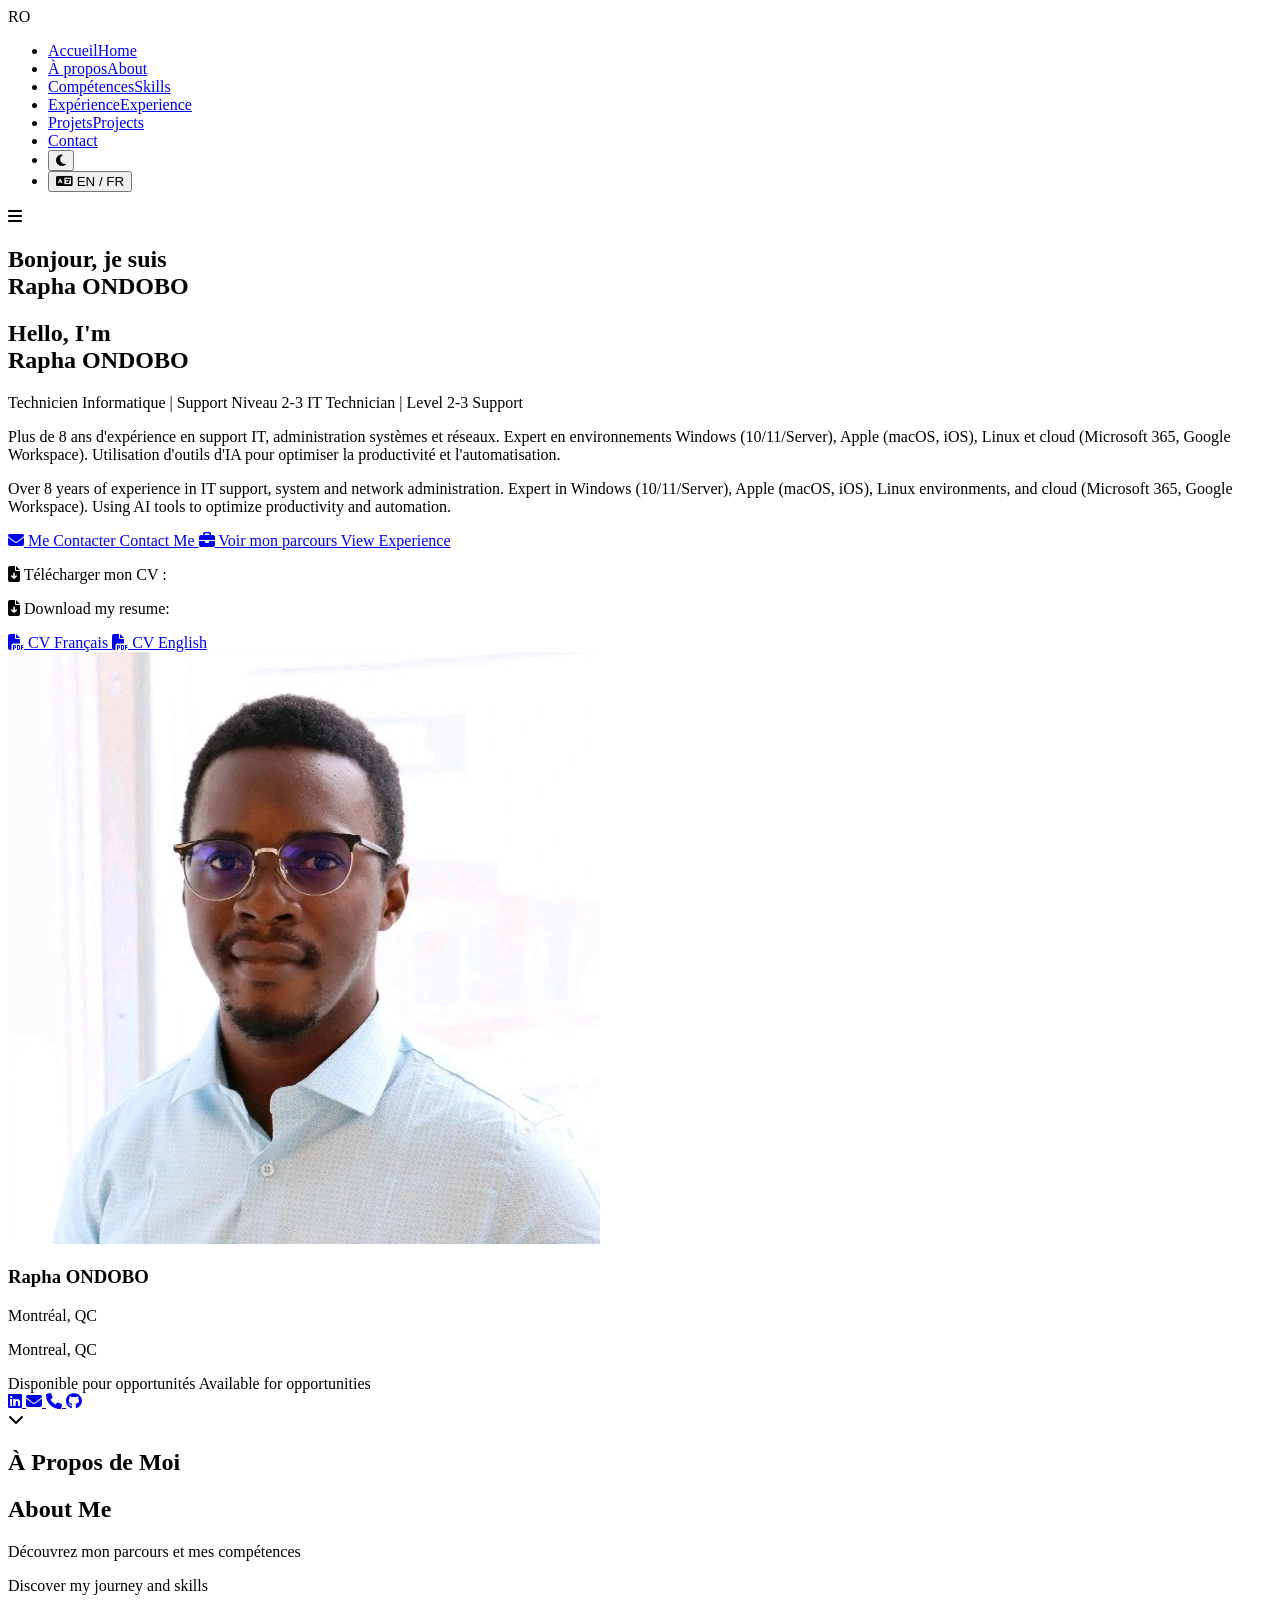
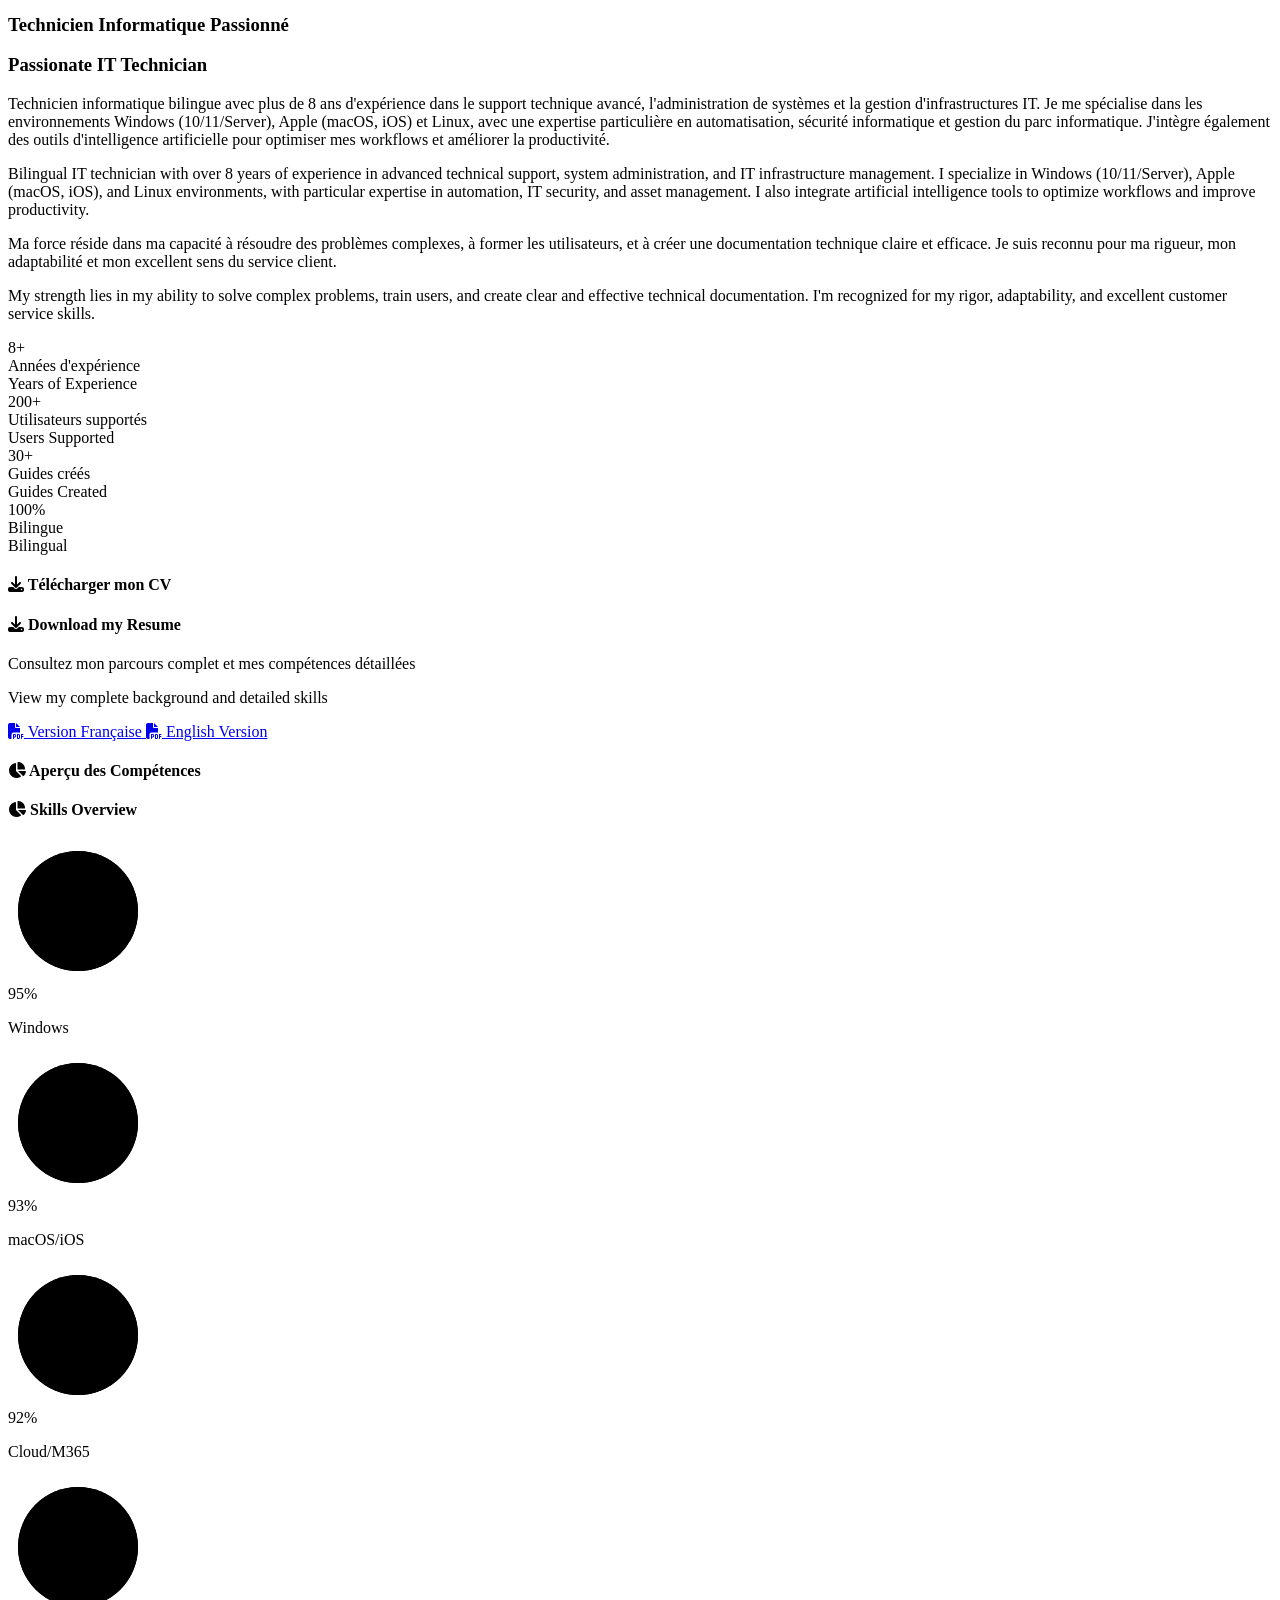
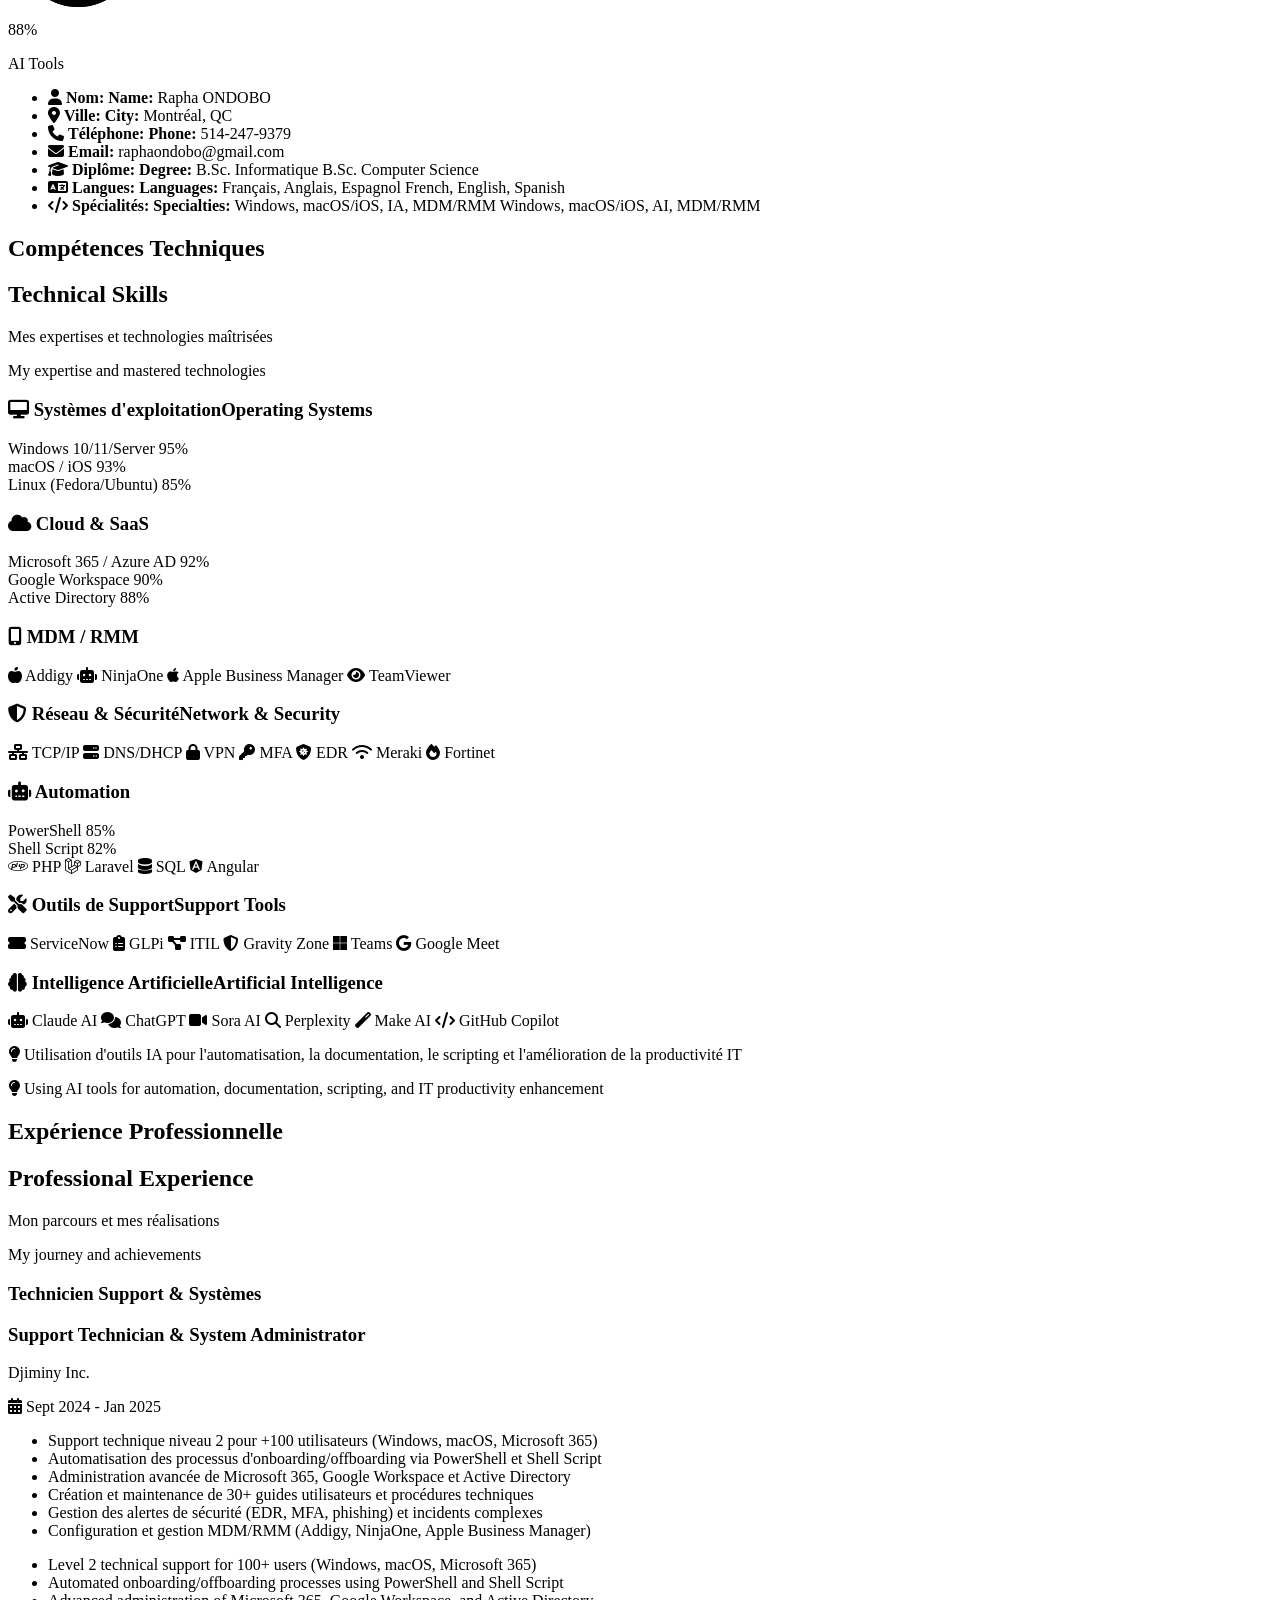
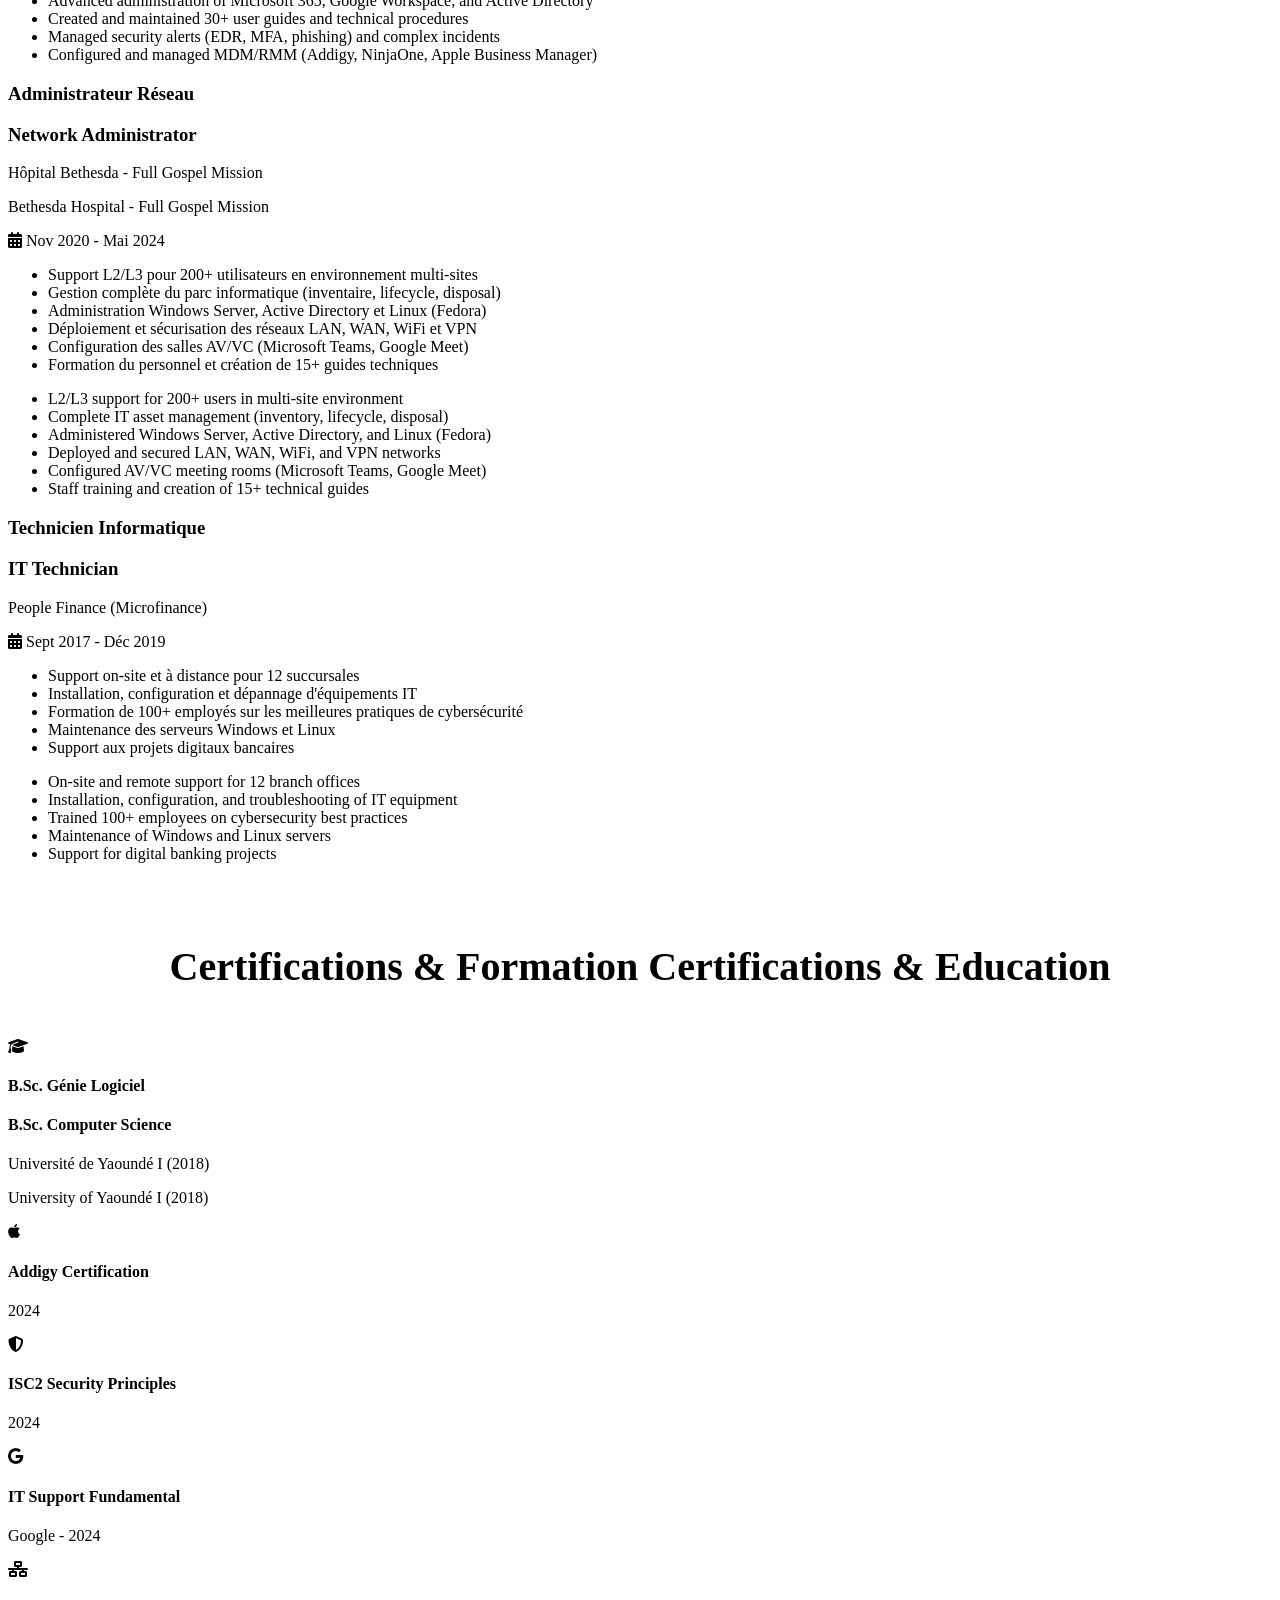
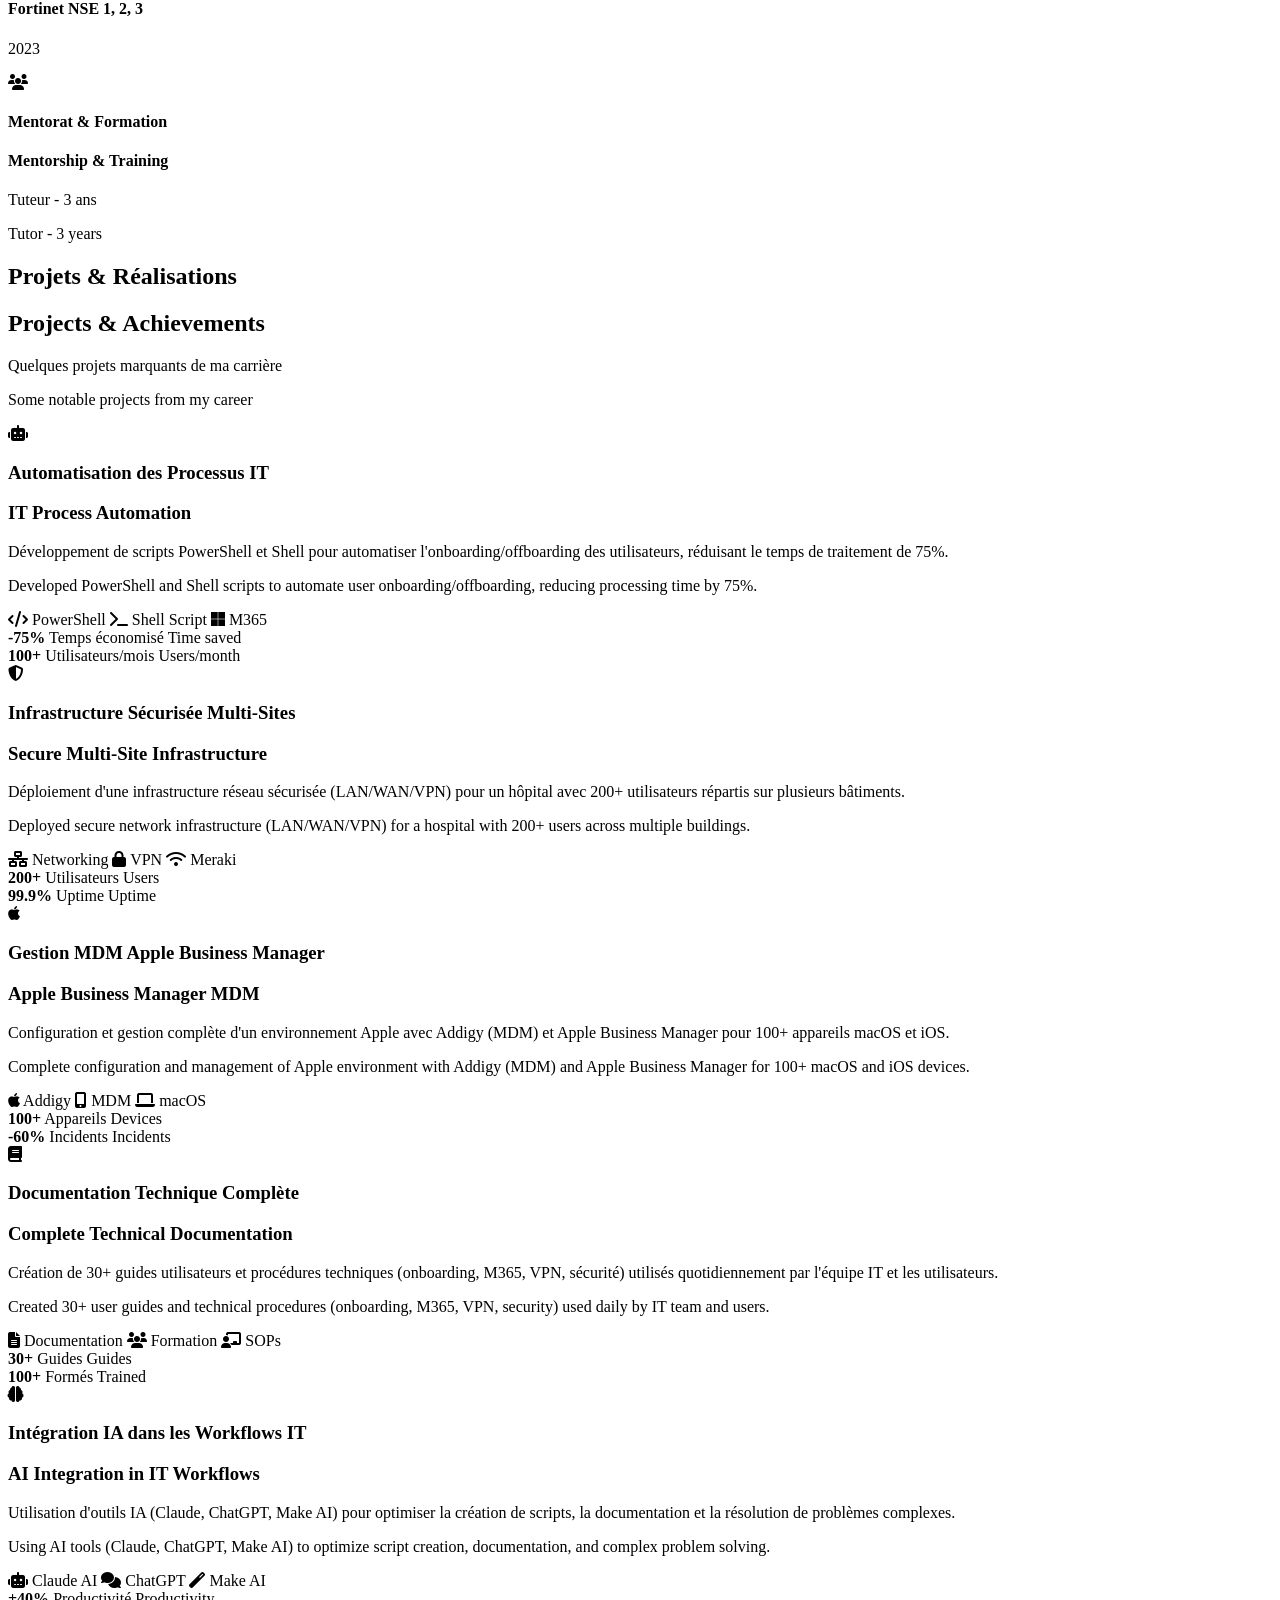
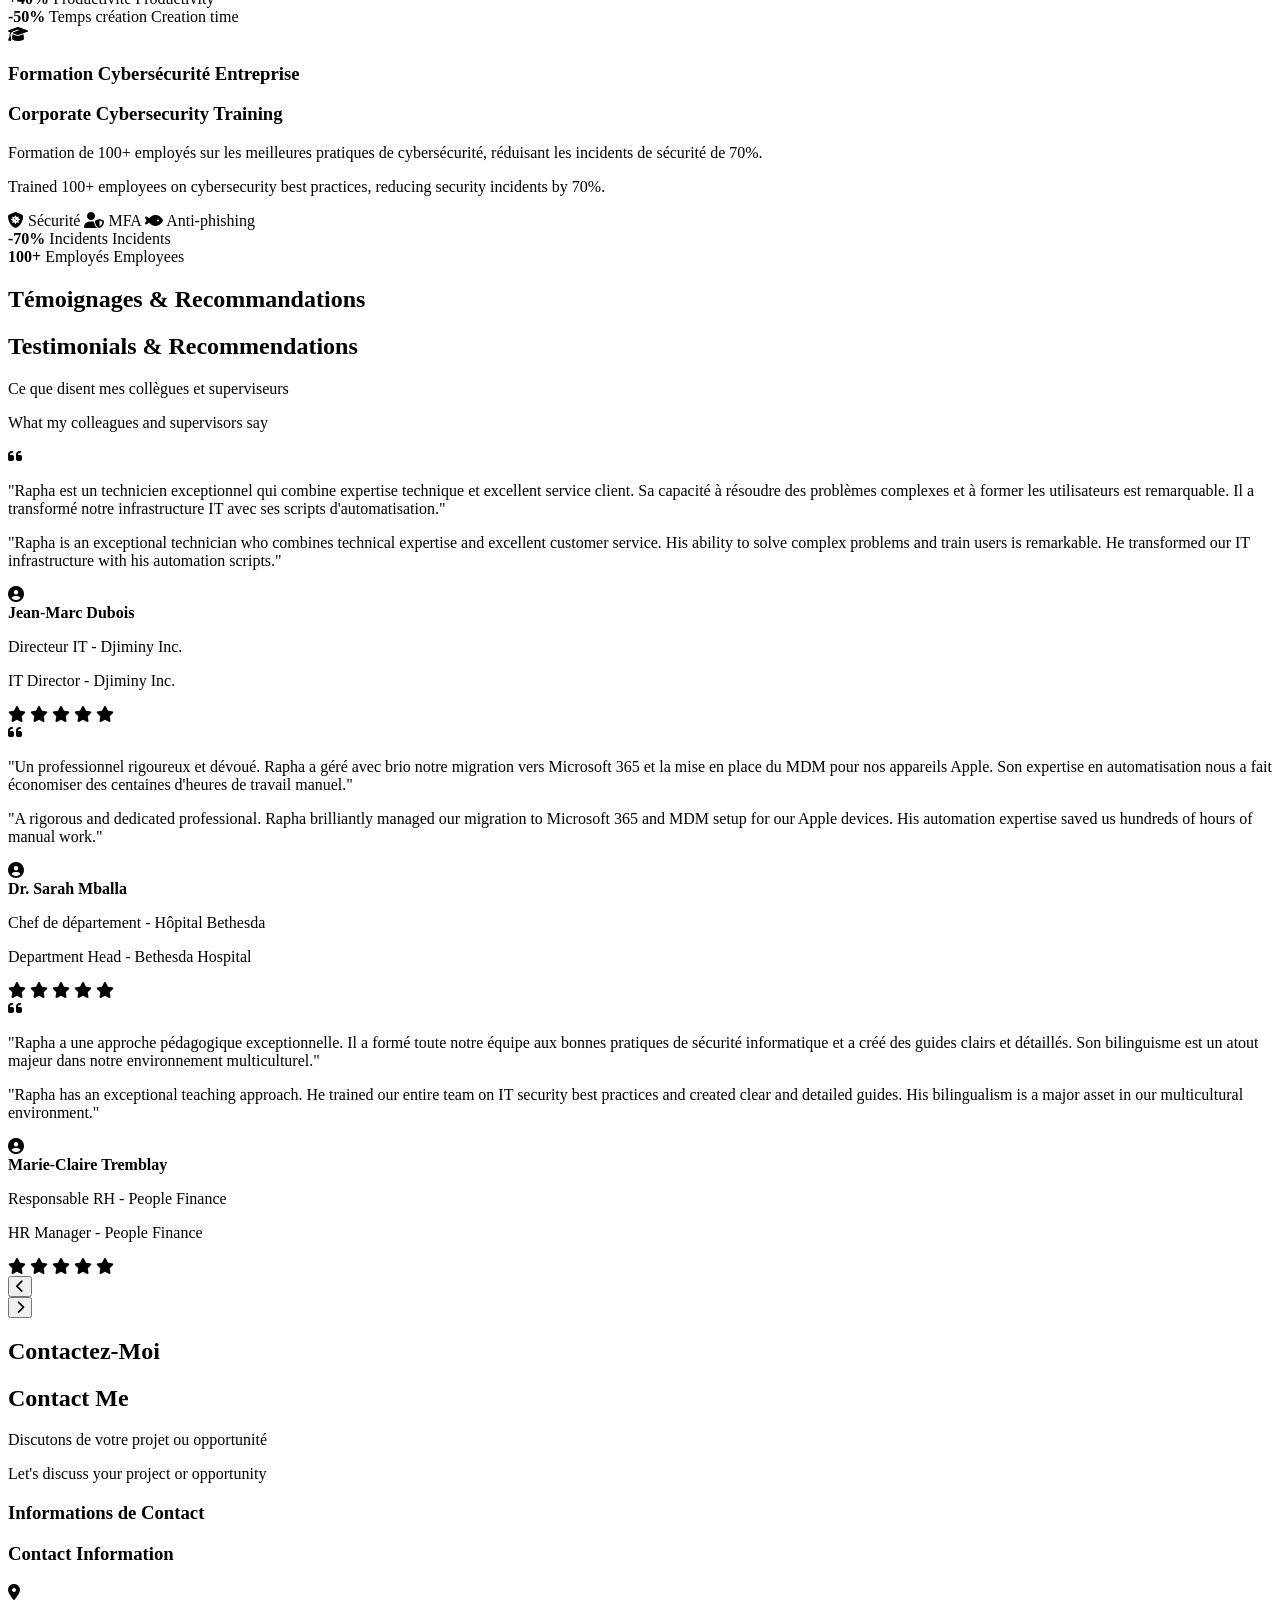
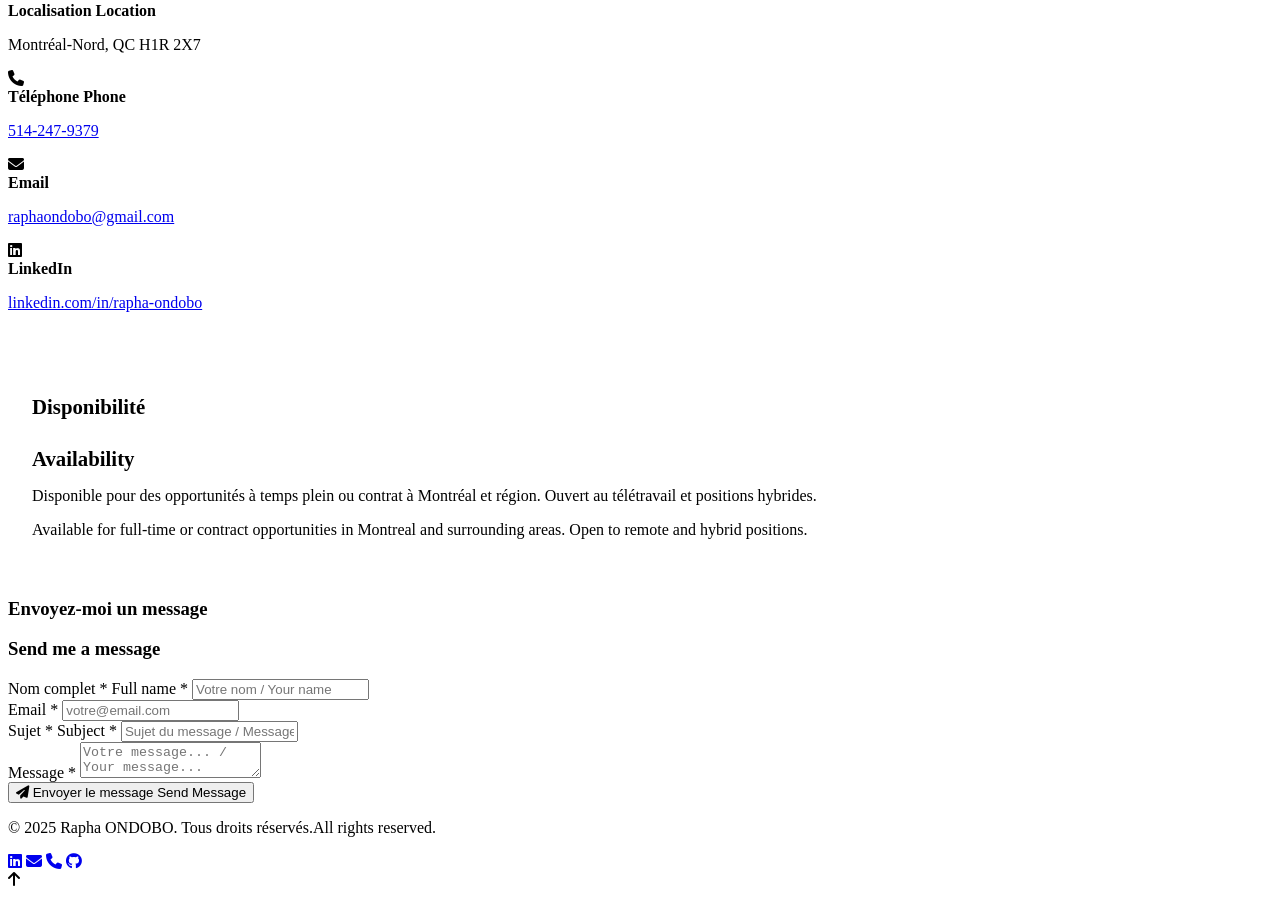
==== commit 70d13491: "Renanming CSS, and JS files" ====
--- a/index.html
+++ b/index.html
@@ -5,7 +5,7 @@
     <meta name="viewport" content="width=device-width, initial-scale=1.0">
     <title>Rapha ONDOBO - Technicien Informatique | Portfolio</title>
     <link rel="stylesheet" href="https://cdnjs.cloudflare.com/ajax/libs/font-awesome/6.4.0/css/all.min.css">
-   <link rel="stylesheet" href="./CSS/Style.css">
+   <link rel="stylesheet" href="./css/style.css">
 </head>
 <body lang="fr">
     <!-- Loading Screen -->
@@ -1081,6 +1081,6 @@
         <i class="fas fa-arrow-up"></i>
     </div>
 
-    <script src="./JS/script.js"></script>
+    <script src="./js/script.js"></script>
 </body>
 </html>
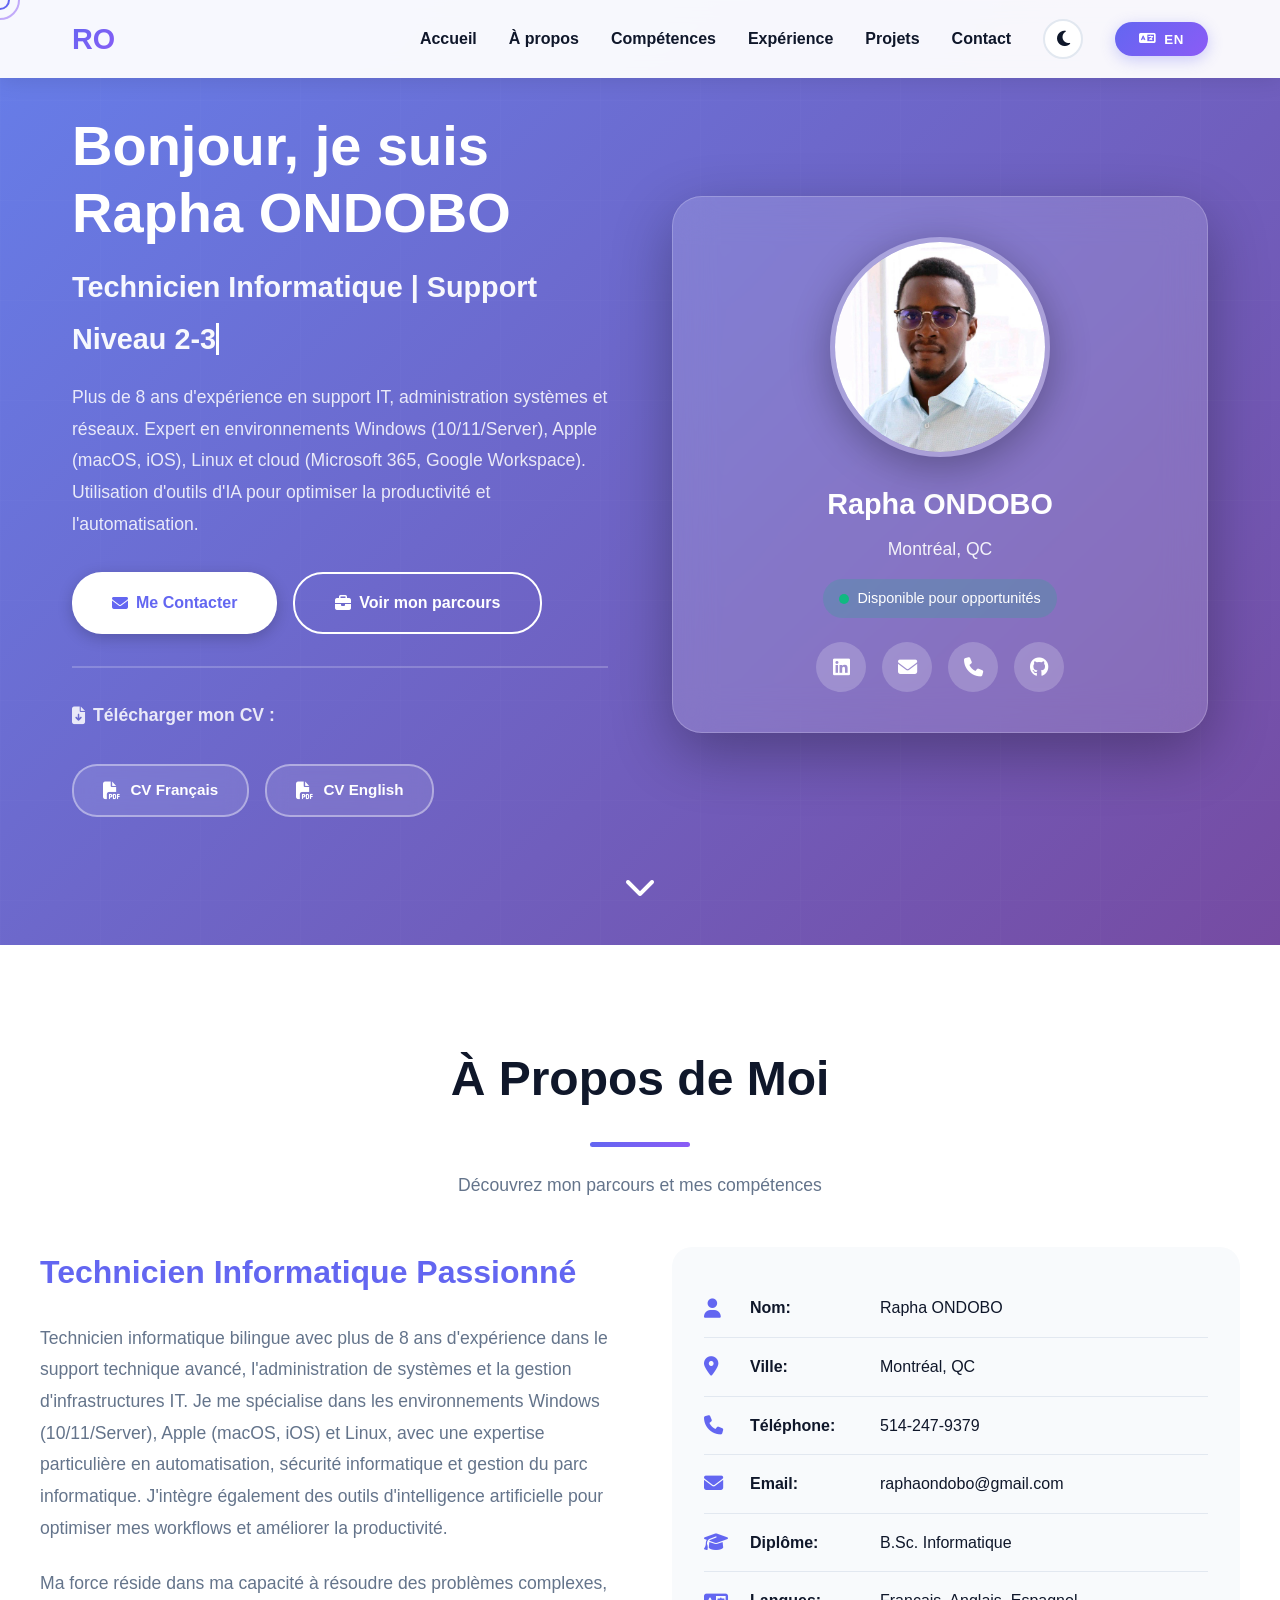
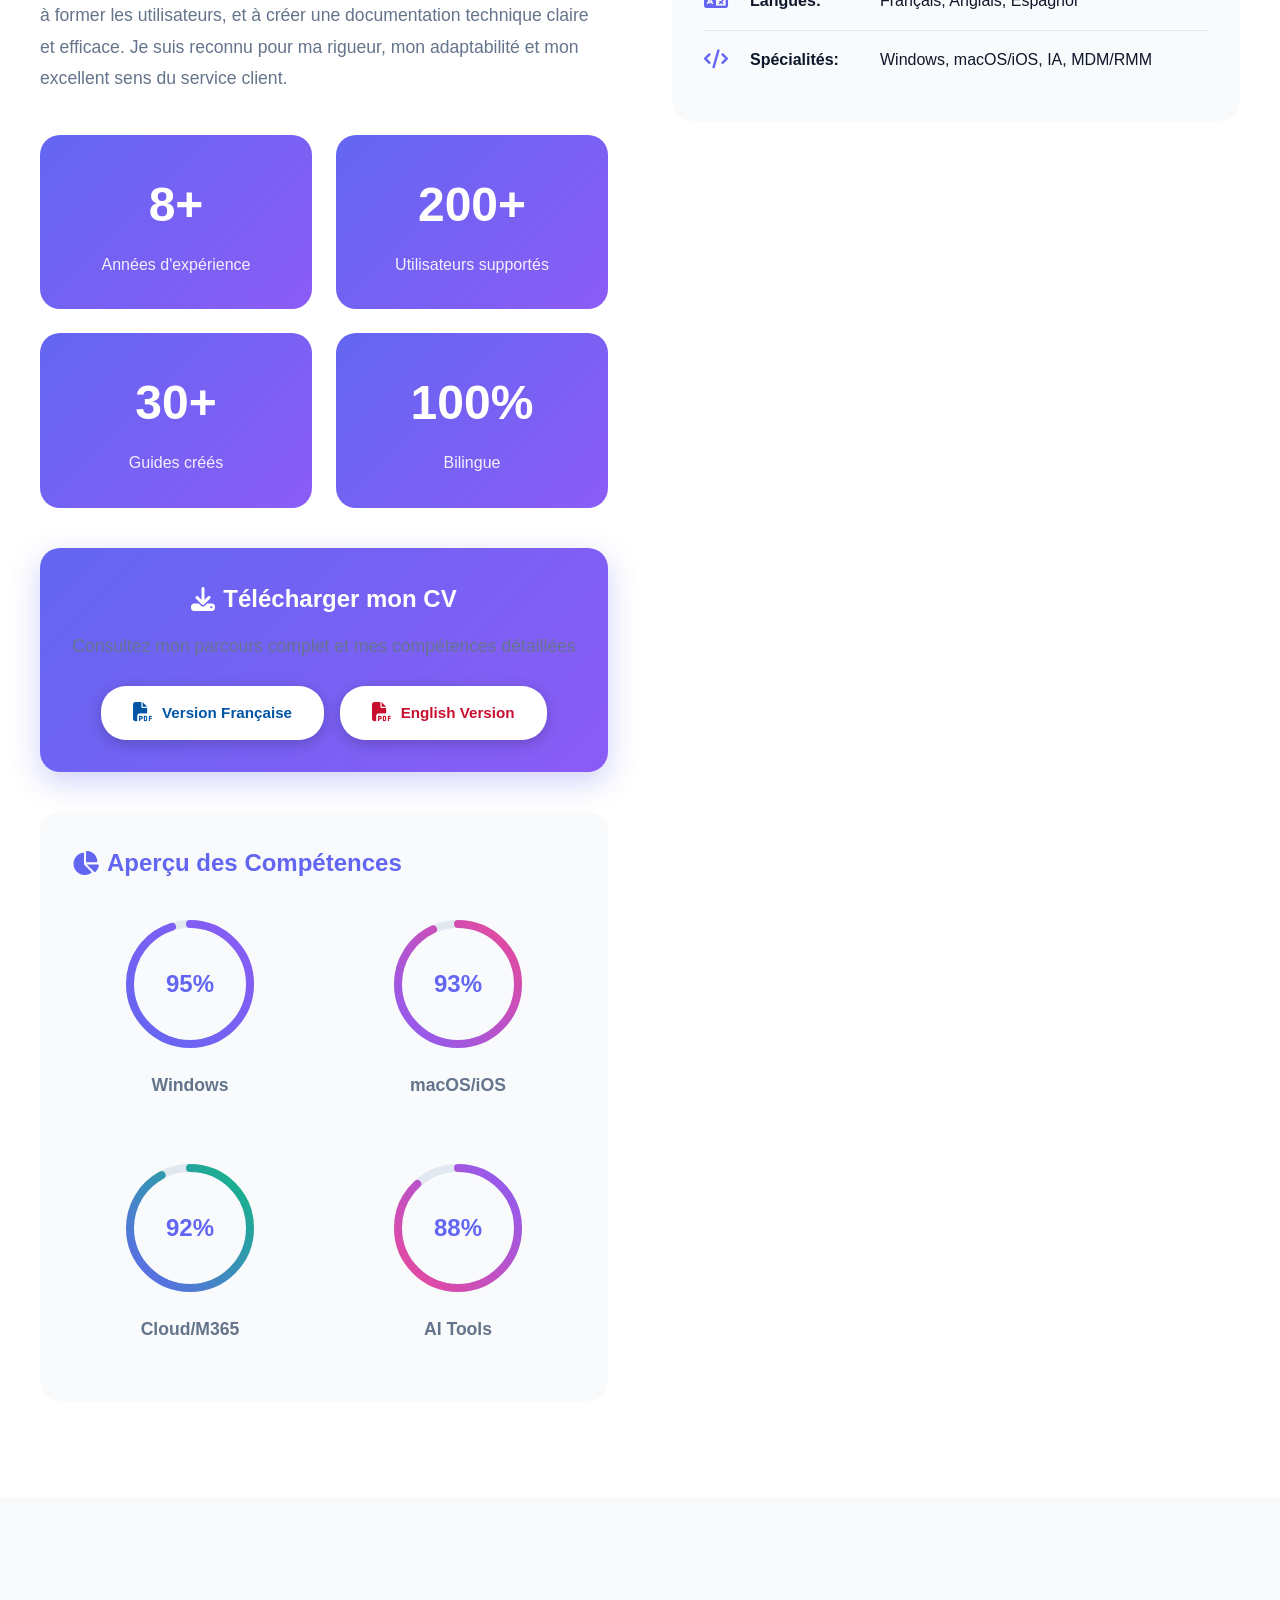
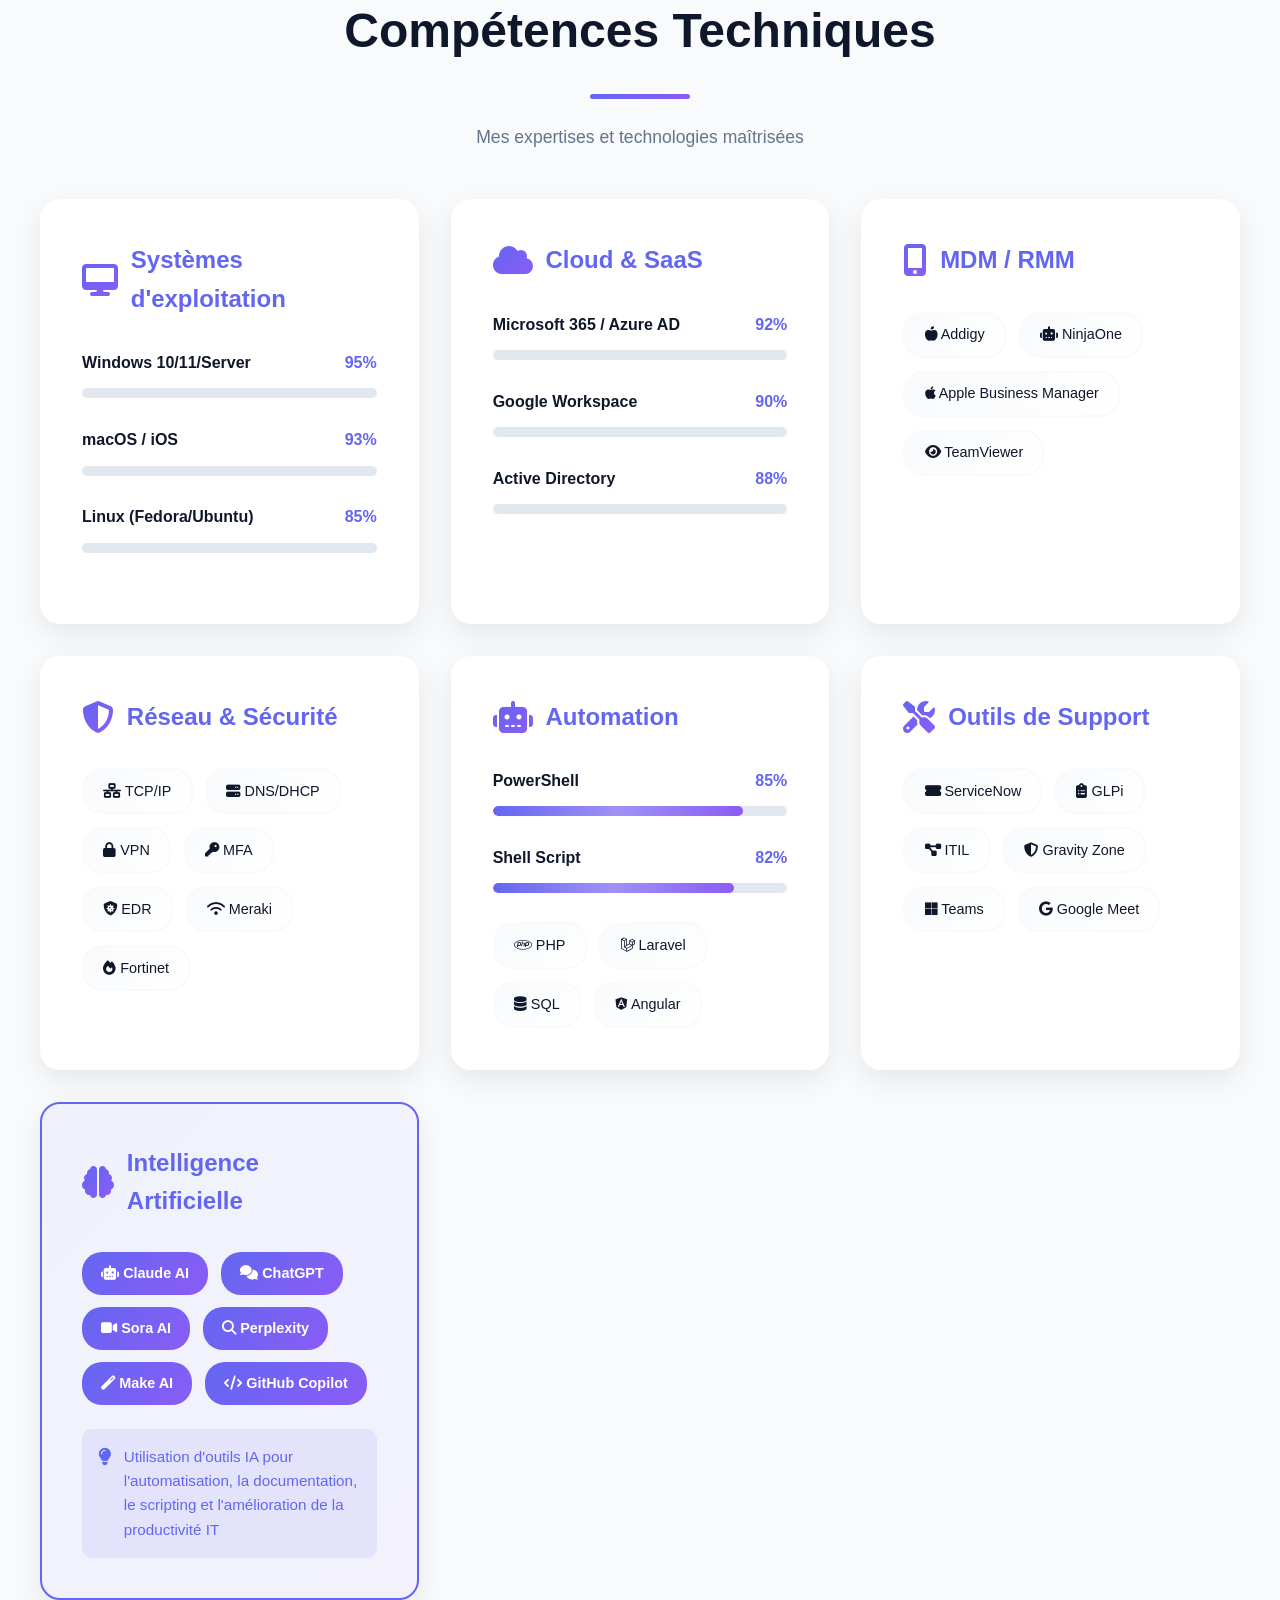
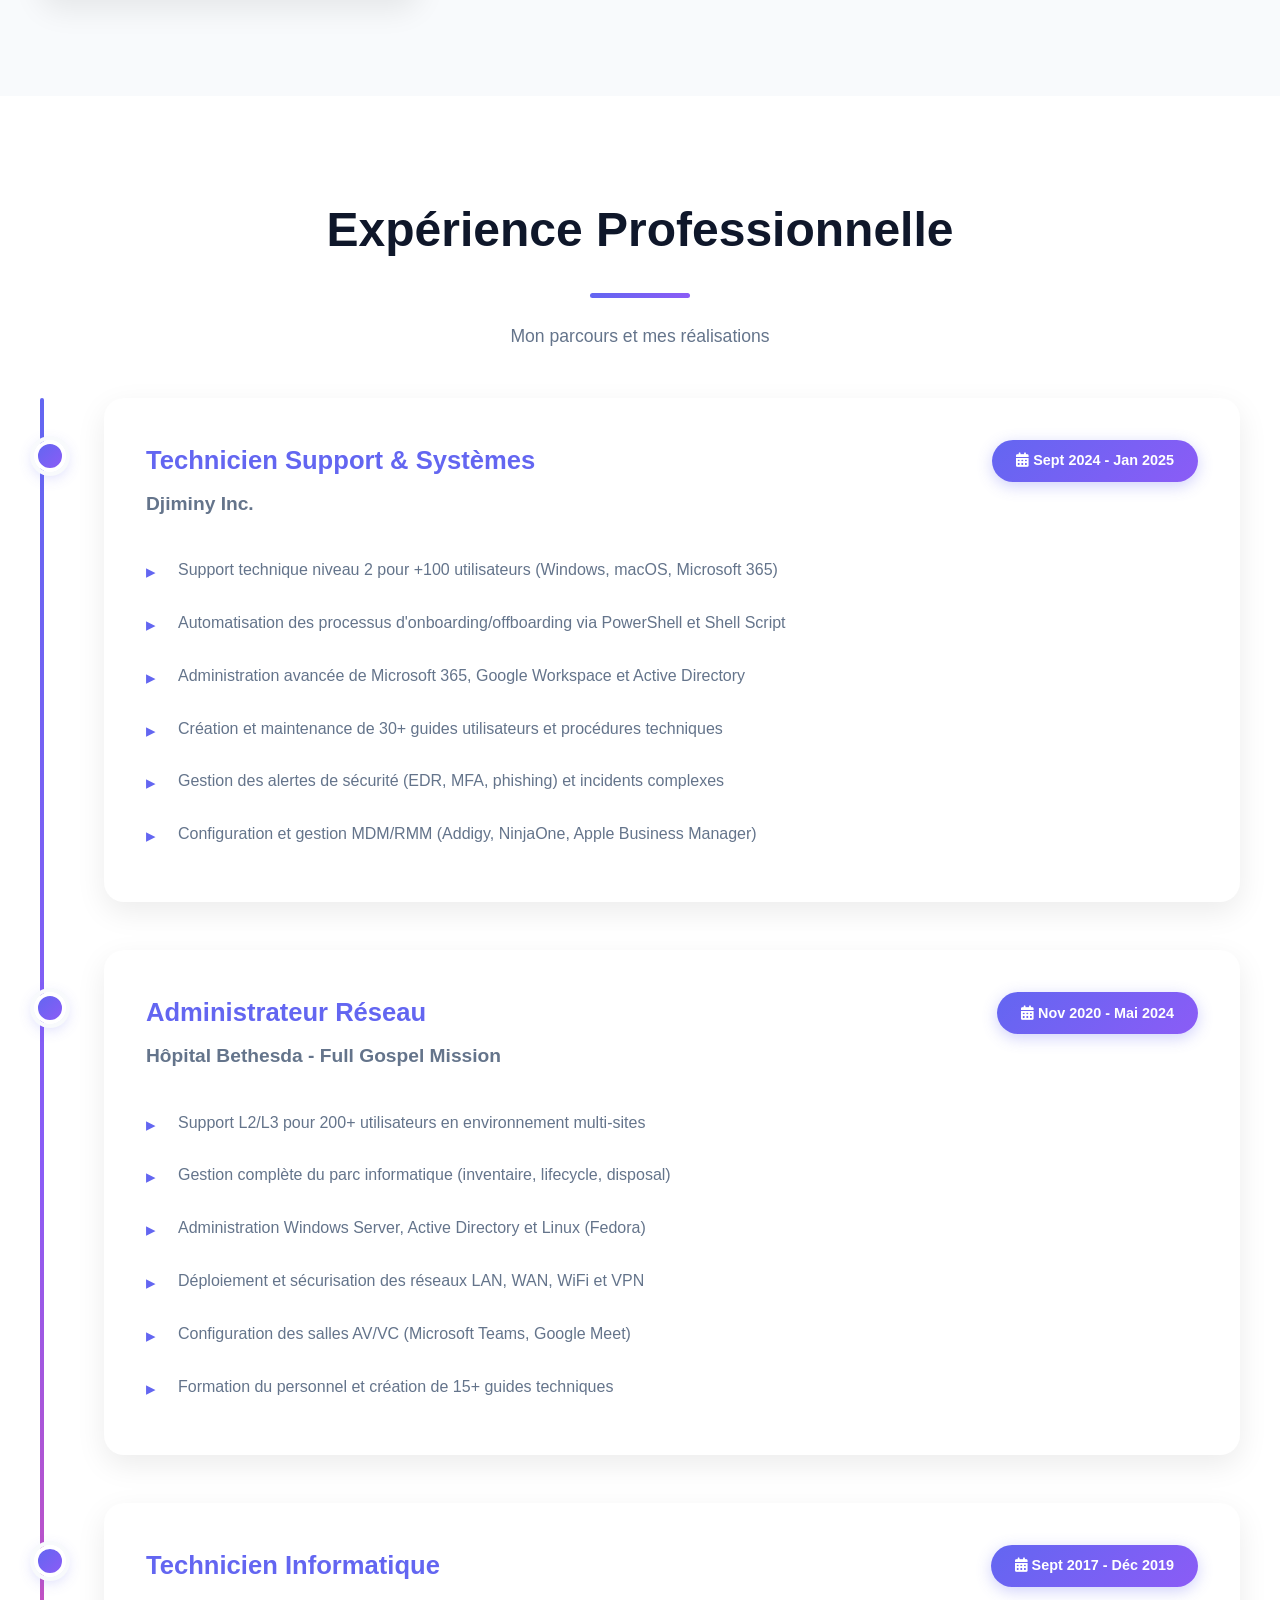
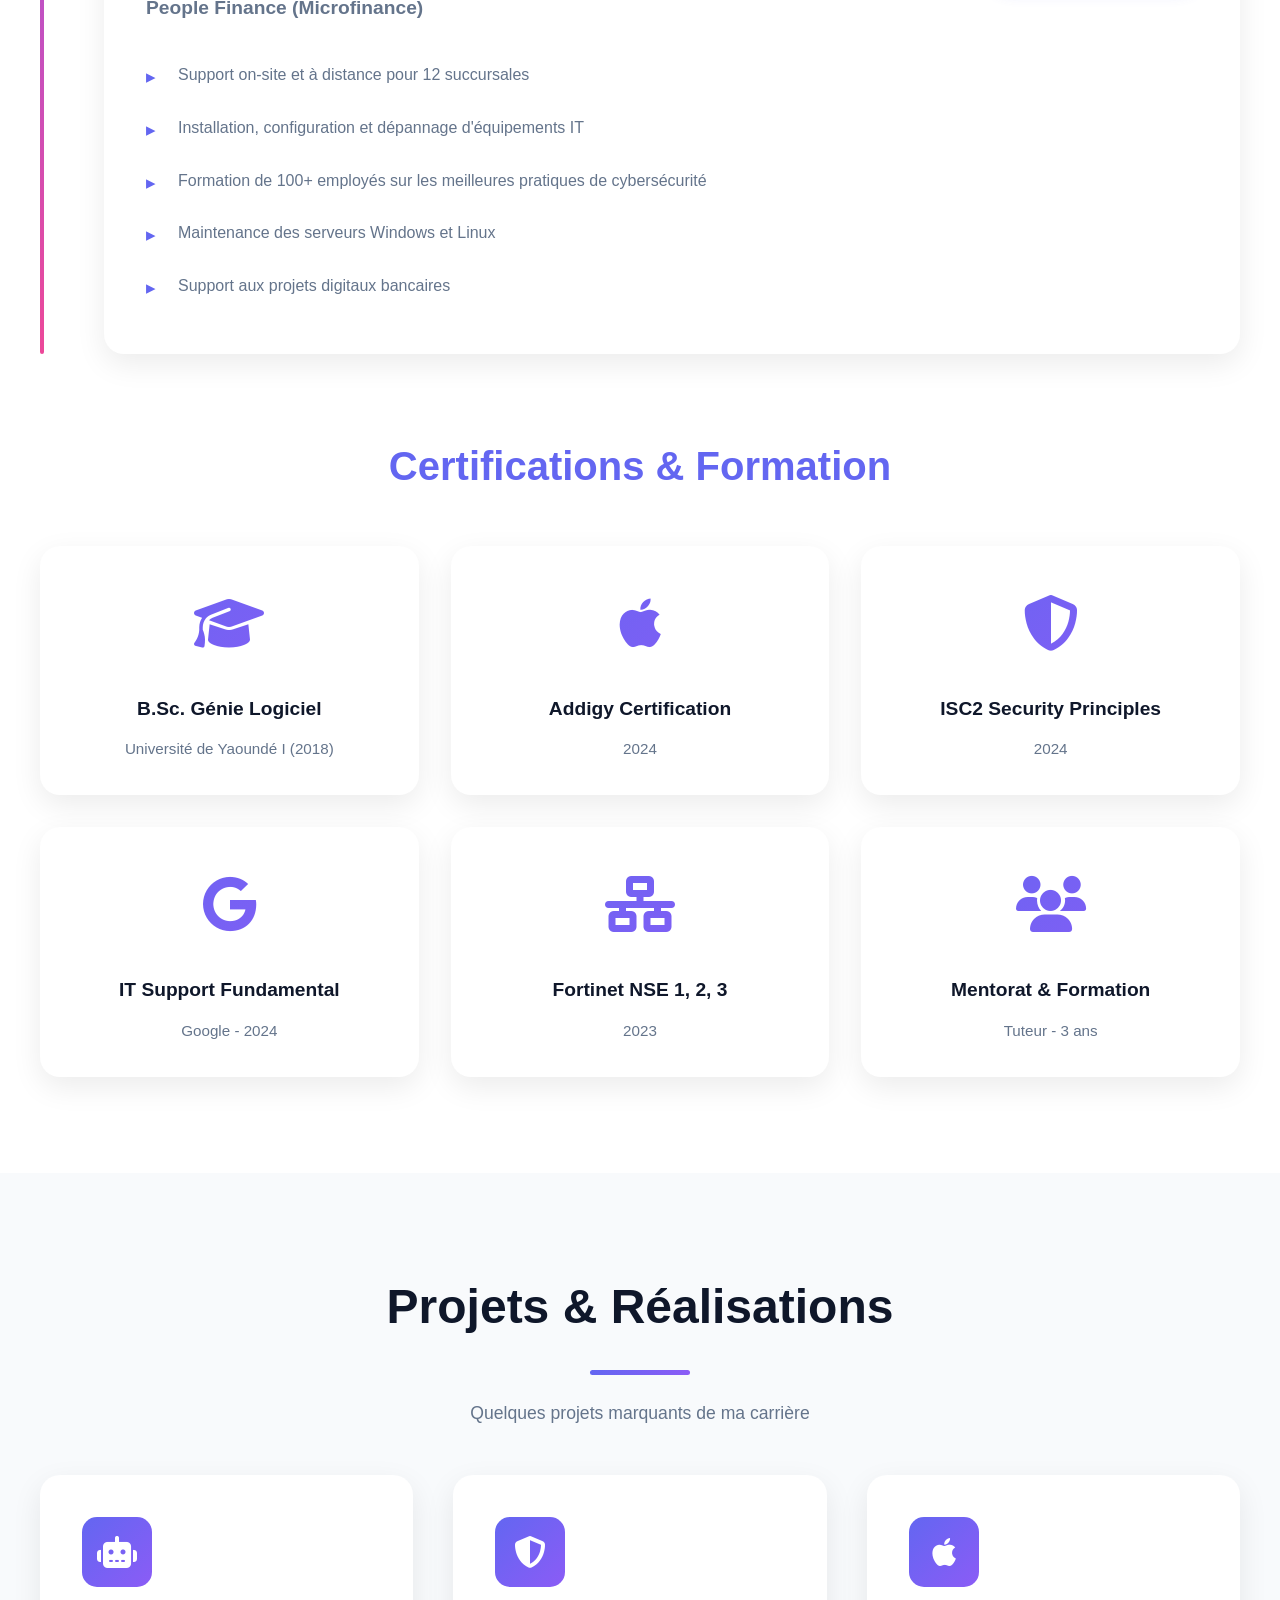
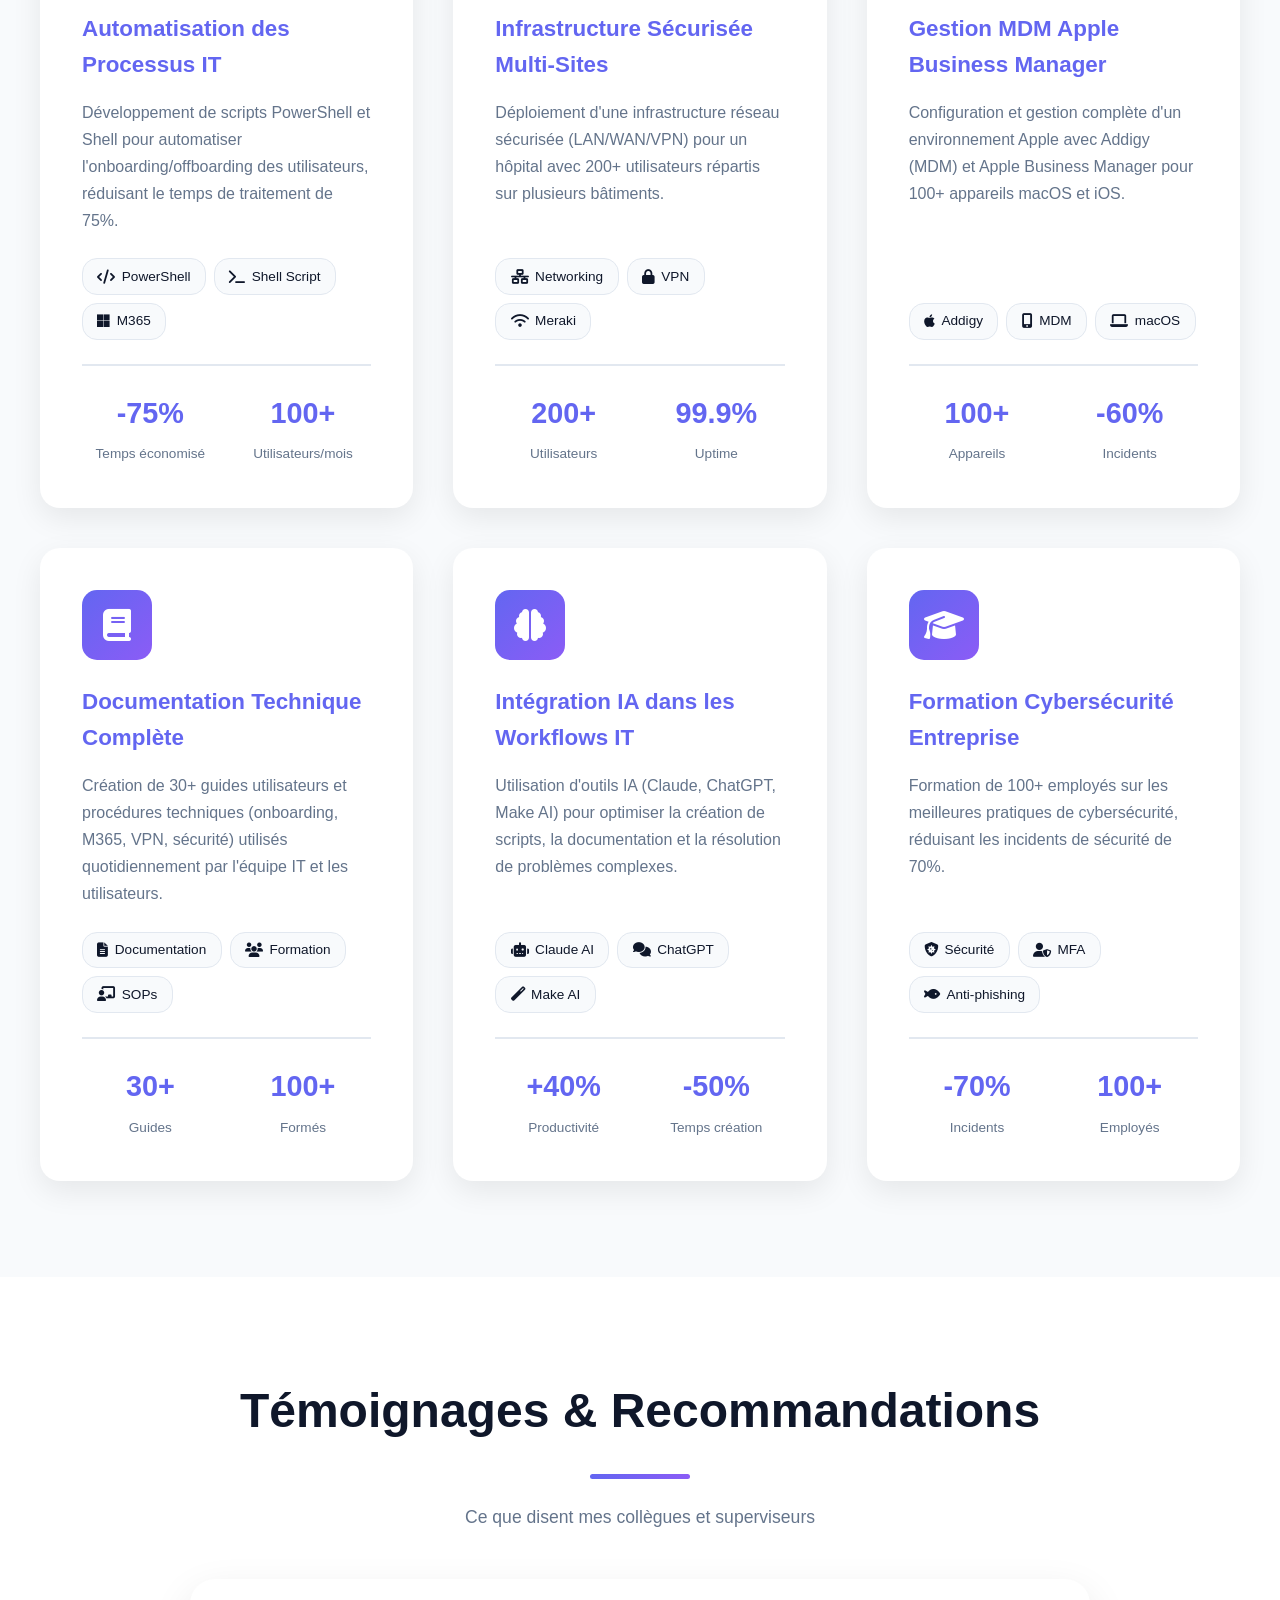
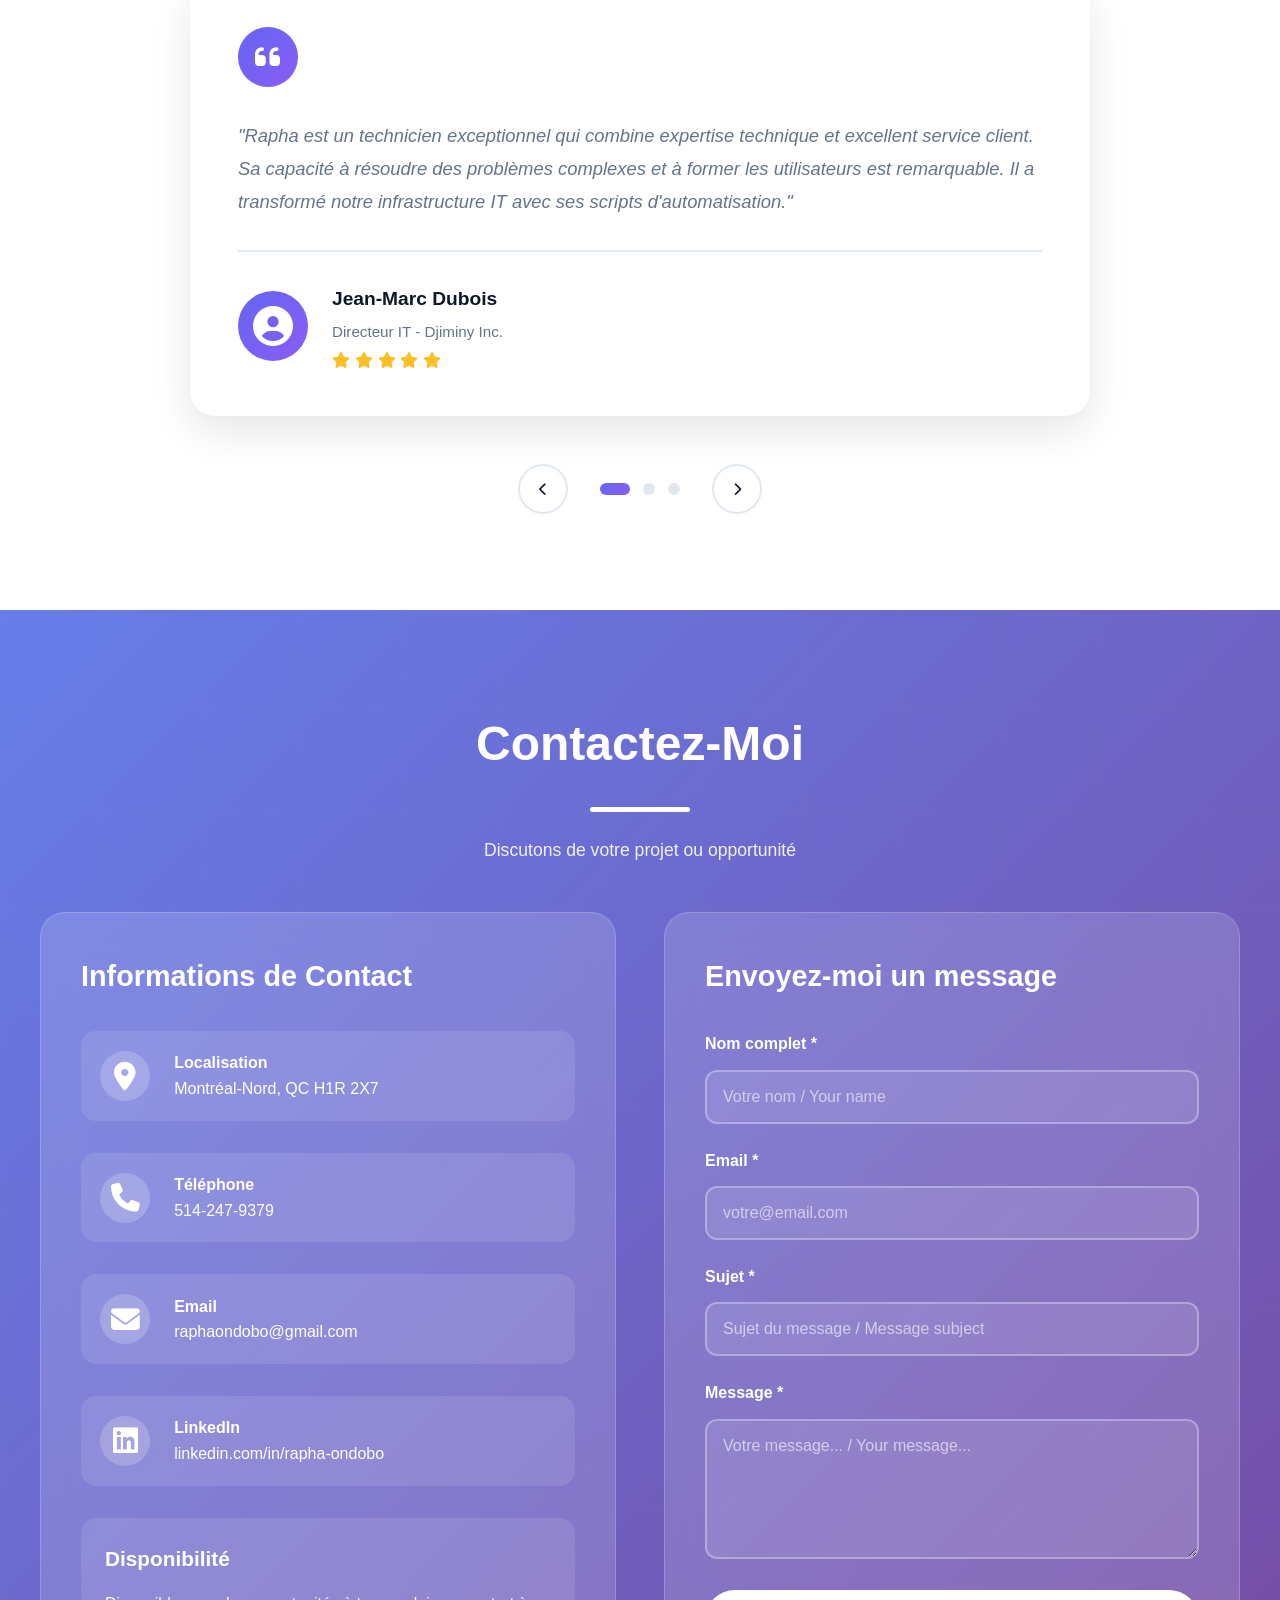
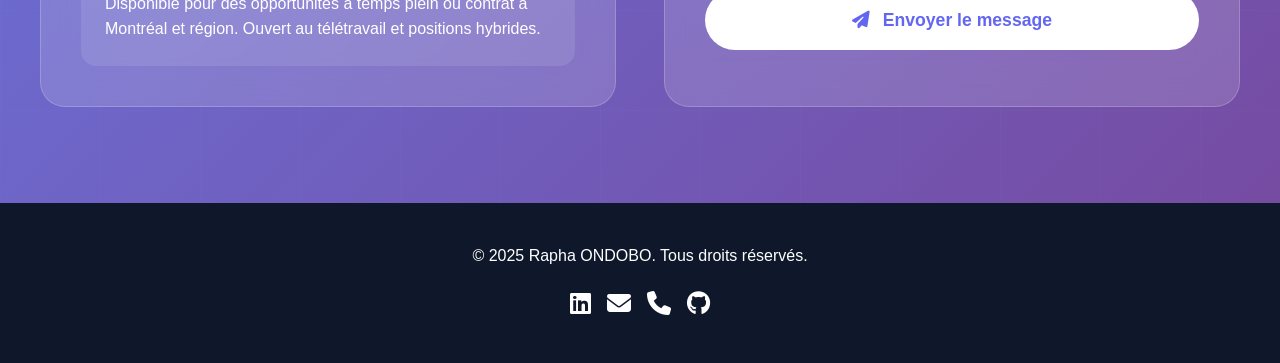
==== commit 5725a864: "Improve navigation accessibility and language toggle" ====
--- a/index.html
+++ b/index.html
@@ -45,7 +45,7 @@
     <nav id="navbar">
         <div class="container">
             <div class="logo" onclick="scrollToTop()">RO</div>
-            <ul class="nav-links">
+            <ul class="nav-links" id="primary-navigation" aria-hidden="false">
                 <li><a href="#home" class="fr-only">Accueil</a><a href="#home" class="en-only">Home</a></li>
                 <li><a href="#about" class="fr-only">À propos</a><a href="#about" class="en-only">About</a></li>
                 <li><a href="#skills" class="fr-only">Compétences</a><a href="#skills" class="en-only">Skills</a></li>
@@ -55,13 +55,16 @@
                 <li><button class="theme-toggle" onclick="toggleTheme()" title="Changer de thème">
                     <i class="fas fa-moon"></i>
                 </button></li>
-                <li><button class="lang-switch" onclick="toggleLanguage()">
-                    <i class="fas fa-language"></i> EN / FR
+                <li><button class="lang-switch" type="button" onclick="toggleLanguage()" aria-live="polite">
+                    <i class="fas fa-language" aria-hidden="true"></i>
+                    <span class="lang-label">EN</span>
                 </button></li>
             </ul>
-            <div class="mobile-menu" onclick="toggleMobileMenu()">
-                <i class="fas fa-bars"></i>
-            </div>
+            <button class="mobile-menu" type="button" onclick="toggleMobileMenu()" aria-expanded="false" aria-controls="primary-navigation">
+                <i class="fas fa-bars" aria-hidden="true"></i>
+                <span class="sr-only fr-only">Ouvrir le menu</span>
+                <span class="sr-only en-only">Open menu</span>
+            </button>
         </div>
     </nav>
 
@@ -115,7 +118,7 @@
             <div class="hero-image">
                 <div class="profile-card">
                     <div class="profile-pic">
-                        <img src="./IMG/1723152041983.jpg" alt="Rapha ONDOBO">
+                        <img src="./img/1723152041983.jpg" alt="Rapha ONDOBO">
                     </div>
                     <h3>Rapha ONDOBO</h3>
                     <p class="fr-only">Montréal, QC</p>
--- a/css/style.css
+++ b/css/style.css
@@ -0,0 +1,1787 @@
+:root {
+    --primary: #6366f1;
+    --secondary: #8b5cf6;
+    --accent: #ec4899;
+    --dark: #0f172a;
+    --light: #f8fafc;
+    --gray: #64748b;
+    --success: #10b981;
+    --bg-primary: #ffffff;
+    --bg-secondary: #f8fafc;
+    --text-primary: #0f172a;
+    --text-secondary: #64748b;
+    --card-bg: #ffffff;
+    --border-color: #e2e8f0;
+}
+
+[data-theme="dark"] {
+    --dark: #f8fafc;
+    --light: #1e293b;
+    --bg-primary: #0f172a;
+    --bg-secondary: #1e293b;
+    --text-primary: #f8fafc;
+    --text-secondary: #cbd5e1;
+    --card-bg: #1e293b;
+    --border-color: #334155;
+}
+
+* {
+    margin: 0;
+    padding: 0;
+    box-sizing: border-box;
+}
+
+.sr-only {
+    position: absolute;
+    width: 1px;
+    height: 1px;
+    padding: 0;
+    margin: -1px;
+    overflow: hidden;
+    clip: rect(0, 0, 0, 0);
+    white-space: nowrap;
+    border: 0;
+}
+
+body {
+    font-family: 'Segoe UI', Tahoma, Geneva, Verdana, sans-serif;
+    line-height: 1.6;
+    color: var(--text-primary);
+    overflow-x: hidden;
+    background: var(--bg-secondary);
+    transition: background-color 0.3s ease, color 0.3s ease;
+}
+
+/* Cursor Effect */
+.cursor {
+    width: 20px;
+    height: 20px;
+    border: 2px solid var(--primary);
+    border-radius: 50%;
+    position: fixed;
+    pointer-events: none;
+    z-index: 9999;
+    transition: all 0.1s;
+    transform: translate(-50%, -50%);
+}
+
+.cursor-follower {
+    width: 40px;
+    height: 40px;
+    border: 2px solid var(--secondary);
+    border-radius: 50%;
+    position: fixed;
+    pointer-events: none;
+    z-index: 9998;
+    transition: all 0.3s;
+    transform: translate(-50%, -50%);
+    opacity: 0.5;
+}
+
+/* Navigation */
+nav {
+    position: fixed;
+    width: 100%;
+    background: rgba(255, 255, 255, 0.95);
+    backdrop-filter: blur(10px);
+    box-shadow: 0 2px 20px rgba(0,0,0,0.1);
+    z-index: 1000;
+    padding: 1rem 0;
+    transition: all 0.3s;
+}
+
+nav.scrolled {
+    padding: 0.5rem 0;
+    box-shadow: 0 4px 30px rgba(0,0,0,0.15);
+}
+
+nav .container {
+    max-width: 1200px;
+    margin: 0 auto;
+    padding: 0 2rem;
+    display: flex;
+    justify-content: space-between;
+    align-items: center;
+    position: relative;
+}
+
+.logo {
+    font-size: 1.8rem;
+    font-weight: bold;
+    background: linear-gradient(135deg, var(--primary), var(--secondary));
+    -webkit-background-clip: text;
+    -webkit-text-fill-color: transparent;
+    background-clip: text;
+    cursor: pointer;
+    transition: transform 0.3s;
+}
+
+.logo:hover {
+    transform: scale(1.05) rotate(-2deg);
+}
+
+.nav-links {
+    display: flex;
+    list-style: none;
+    gap: 2rem;
+    align-items: center;
+    transition: transform 0.3s ease, opacity 0.3s ease;
+}
+
+.nav-links a {
+    text-decoration: none;
+    color: var(--dark);
+    font-weight: 600;
+    transition: all 0.3s;
+    position: relative;
+    padding: 0.5rem 0;
+}
+
+.nav-links a::after {
+    content: '';
+    position: absolute;
+    bottom: 0;
+    left: 0;
+    width: 0;
+    height: 2px;
+    background: linear-gradient(90deg, var(--primary), var(--secondary));
+    transition: width 0.3s;
+}
+
+.nav-links a:hover {
+    color: var(--primary);
+}
+
+.nav-links a:hover::after {
+    width: 100%;
+}
+
+.lang-switch {
+    background: linear-gradient(135deg, var(--primary), var(--secondary));
+    color: white;
+    border: none;
+    padding: 0.6rem 1.5rem;
+    border-radius: 25px;
+    cursor: pointer;
+    font-weight: 600;
+    transition: all 0.3s;
+    box-shadow: 0 4px 15px rgba(99, 102, 241, 0.3);
+    display: inline-flex;
+    align-items: center;
+    gap: 0.5rem;
+}
+
+.lang-switch:hover {
+    transform: translateY(-2px);
+    box-shadow: 0 6px 20px rgba(99, 102, 241, 0.4);
+}
+
+.lang-switch .lang-label {
+    font-weight: 700;
+    letter-spacing: 0.05em;
+}
+
+.theme-toggle {
+    background: var(--card-bg);
+    color: var(--text-primary);
+    border: 2px solid var(--border-color);
+    width: 40px;
+    height: 40px;
+    border-radius: 50%;
+    cursor: pointer;
+    font-size: 1.1rem;
+    transition: all 0.3s;
+    display: flex;
+    align-items: center;
+    justify-content: center;
+}
+
+.theme-toggle:hover {
+    transform: scale(1.1) rotate(15deg);
+    border-color: var(--primary);
+    color: var(--primary);
+}
+
+[data-theme="dark"] .theme-toggle i::before {
+    content: "\f185";
+}
+
+.mobile-menu {
+    display: none;
+    font-size: 1.5rem;
+    cursor: pointer;
+    color: var(--primary);
+    background: none;
+    border: none;
+    padding: 0.25rem;
+    line-height: 1;
+    transition: color 0.3s ease, transform 0.3s ease;
+}
+
+.mobile-menu:focus-visible {
+    outline: 2px solid var(--primary);
+    outline-offset: 4px;
+}
+
+.mobile-menu[aria-expanded="true"] {
+    color: var(--secondary);
+    transform: rotate(90deg);
+}
+
+.nav-links.open {
+    display: flex;
+    flex-direction: column;
+    gap: 1.5rem;
+    position: absolute;
+    top: 100%;
+    left: 0;
+    right: 0;
+    padding: 2rem;
+    background: var(--card-bg);
+    border-radius: 0 0 20px 20px;
+    box-shadow: 0 25px 40px rgba(15, 23, 42, 0.15);
+    z-index: 999;
+}
+
+.nav-links.open li {
+    width: 100%;
+    text-align: center;
+}
+
+/* Hero Section */
+.hero {
+    min-height: 100vh;
+    display: flex;
+    align-items: center;
+    background: linear-gradient(135deg, #667eea 0%, #764ba2 100%);
+    position: relative;
+    overflow: hidden;
+    padding-top: 80px;
+}
+
+.hero::before {
+    content: '';
+    position: absolute;
+    top: 0;
+    left: 0;
+    right: 0;
+    bottom: 0;
+    background: url('data:image/svg+xml,<svg width="100" height="100" xmlns="http://www.w3.org/2000/svg"><defs><pattern id="grid" width="100" height="100" patternUnits="userSpaceOnUse"><path d="M 100 0 L 0 0 0 100" fill="none" stroke="rgba(255,255,255,0.1)" stroke-width="1"/></pattern></defs><rect width="100%" height="100%" fill="url(%23grid)"/></svg>');
+    opacity: 0.3;
+}
+
+.hero .container {
+    max-width: 1200px;
+    margin: 0 auto;
+    padding: 2rem;
+    display: grid;
+    grid-template-columns: 1fr 1fr;
+    gap: 4rem;
+    align-items: center;
+    position: relative;
+    z-index: 1;
+}
+
+.hero-content {
+    animation: fadeInLeft 1s ease;
+}
+
+.hero-content h1 {
+    font-size: 3.5rem;
+    margin-bottom: 1rem;
+    color: white;
+    line-height: 1.2;
+}
+
+.hero-content .subtitle {
+    font-size: 1.8rem;
+    margin-bottom: 1rem;
+    color: rgba(255,255,255,0.95);
+    font-weight: 600;
+}
+
+.hero-content p {
+    font-size: 1.1rem;
+    margin-bottom: 2rem;
+    color: rgba(255,255,255,0.85);
+    line-height: 1.8;
+}
+
+.typing-text {
+    border-right: 3px solid white;
+    animation: blink 0.7s step-end infinite;
+}
+
+@keyframes blink {
+    50% { border-color: transparent; }
+}
+
+.hero-buttons {
+    display: flex;
+    gap: 1rem;
+    flex-wrap: wrap;
+}
+
+.cv-download-section {
+    margin-top: 2rem;
+    padding-top: 2rem;
+    border-top: 2px solid rgba(255,255,255,0.2);
+}
+
+.cv-label {
+    color: rgba(255,255,255,0.95);
+    font-size: 1rem;
+    margin-bottom: 1rem;
+    font-weight: 600;
+    display: flex;
+    align-items: center;
+    gap: 0.5rem;
+}
+
+.cv-buttons {
+    display: flex;
+    gap: 1rem;
+    flex-wrap: wrap;
+}
+
+.btn-cv {
+    padding: 0.8rem 1.8rem;
+    border: 2px solid rgba(255,255,255,0.4);
+    border-radius: 25px;
+    font-size: 0.95rem;
+    font-weight: 600;
+    cursor: pointer;
+    transition: all 0.3s;
+    text-decoration: none;
+    display: inline-flex;
+    align-items: center;
+    gap: 0.6rem;
+    background: rgba(255,255,255,0.1);
+    backdrop-filter: blur(10px);
+    color: white;
+}
+
+.btn-cv:hover {
+    background: white;
+    border-color: white;
+    transform: translateY(-3px);
+    box-shadow: 0 8px 20px rgba(0,0,0,0.3);
+}
+
+.btn-cv-fr:hover {
+    color: #0055a4;
+}
+
+.btn-cv-en:hover {
+    color: #c8102e;
+}
+
+.btn-cv i {
+    font-size: 1.1rem;
+}
+
+.btn {
+    padding: 1rem 2.5rem;
+    border: none;
+    border-radius: 30px;
+    font-size: 1rem;
+    font-weight: 600;
+    cursor: pointer;
+    transition: all 0.3s;
+    text-decoration: none;
+    display: inline-flex;
+    align-items: center;
+    gap: 0.5rem;
+}
+
+.btn-primary {
+    background: white;
+    color: var(--primary);
+    box-shadow: 0 4px 15px rgba(0,0,0,0.2);
+}
+
+.btn-primary:hover {
+    transform: translateY(-3px) scale(1.05);
+    box-shadow: 0 8px 25px rgba(0,0,0,0.3);
+}
+
+.btn-outline {
+    background: transparent;
+    color: white;
+    border: 2px solid white;
+}
+
+.btn-outline:hover {
+    background: white;
+    color: var(--primary);
+    transform: translateY(-3px);
+}
+
+.hero-image {
+    position: relative;
+    animation: fadeInRight 1s ease;
+}
+
+.profile-card {
+    background: rgba(255,255,255,0.15);
+    backdrop-filter: blur(20px);
+    border-radius: 30px;
+    padding: 2.5rem;
+    text-align: center;
+    box-shadow: 0 20px 60px rgba(0,0,0,0.3);
+    border: 1px solid rgba(255,255,255,0.2);
+    transition: all 0.3s;
+}
+
+.profile-card:hover {
+    transform: translateY(-10px) scale(1.02);
+    box-shadow: 0 30px 80px rgba(0,0,0,0.4);
+}
+
+.profile-pic {
+    width: 220px;
+    height: 220px;
+    border-radius: 50%;
+    margin: 0 auto 1.5rem;
+    overflow: hidden;
+    border: 5px solid rgba(255,255,255,0.3);
+    box-shadow: 0 10px 40px rgba(0,0,0,0.3);
+    position: relative;
+    transition: all 0.3s;
+}
+
+.profile-pic:hover {
+    transform: scale(1.05);
+    border-color: rgba(255,255,255,0.5);
+}
+
+.profile-pic img {
+    width: 100%;
+    height: 100%;
+    object-fit: cover;
+}
+
+.profile-card h3 {
+    color: white;
+    font-size: 1.8rem;
+    margin-bottom: 0.5rem;
+}
+
+.profile-card p {
+    color: rgba(255,255,255,0.9);
+    font-size: 1.1rem;
+}
+
+.social-links {
+    display: flex;
+    justify-content: center;
+    gap: 1rem;
+    margin-top: 1.5rem;
+}
+
+.social-links a {
+    width: 50px;
+    height: 50px;
+    background: rgba(255,255,255,0.2);
+    border-radius: 50%;
+    display: flex;
+    align-items: center;
+    justify-content: center;
+    color: white;
+    text-decoration: none;
+    transition: all 0.3s;
+    font-size: 1.2rem;
+}
+
+.social-links a:hover {
+    background: white;
+    color: var(--primary);
+    transform: translateY(-5px) rotate(360deg);
+}
+
+.status-badge {
+    display: inline-flex;
+    align-items: center;
+    gap: 0.5rem;
+    background: rgba(16, 185, 129, 0.2);
+    color: white;
+    padding: 0.5rem 1rem;
+    border-radius: 20px;
+    margin-top: 1rem;
+    font-size: 0.9rem;
+}
+
+.status-dot {
+    width: 10px;
+    height: 10px;
+    background: #10b981;
+    border-radius: 50%;
+    animation: pulse 2s infinite;
+}
+
+@keyframes pulse {
+    0%, 100% { opacity: 1; transform: scale(1); }
+    50% { opacity: 0.5; transform: scale(1.2); }
+}
+
+/* Scroll Indicator */
+.scroll-indicator {
+    position: absolute;
+    bottom: 2rem;
+    left: 50%;
+    transform: translateX(-50%);
+    animation: bounce 2s infinite;
+    color: white;
+    font-size: 2rem;
+    cursor: pointer;
+    z-index: 2;
+}
+
+@keyframes bounce {
+    0%, 20%, 50%, 80%, 100% { transform: translateX(-50%) translateY(0); }
+    40% { transform: translateX(-50%) translateY(-10px); }
+    60% { transform: translateX(-50%) translateY(-5px); }
+}
+
+/* Sections */
+section {
+    padding: 6rem 2rem;
+    position: relative;
+}
+
+.container {
+    max-width: 1200px;
+    margin: 0 auto;
+}
+
+.section-title {
+    text-align: center;
+    font-size: 3rem;
+    margin-bottom: 1rem;
+    color: var(--dark);
+    position: relative;
+    font-weight: 700;
+}
+
+.section-subtitle {
+    text-align: center;
+    color: var(--gray);
+    font-size: 1.1rem;
+    margin-bottom: 3rem;
+}
+
+.section-title::after {
+    content: '';
+    display: block;
+    width: 100px;
+    height: 5px;
+    background: linear-gradient(90deg, var(--primary), var(--secondary));
+    margin: 1.5rem auto;
+    border-radius: 5px;
+}
+
+/* About Section */
+#about {
+    background: var(--bg-primary);
+}
+
+.about-content {
+    display: grid;
+    grid-template-columns: 1fr 1fr;
+    gap: 4rem;
+    align-items: start;
+}
+
+.about-text h3 {
+    color: var(--primary);
+    margin-bottom: 1.5rem;
+    font-size: 2rem;
+}
+
+.about-text p {
+    margin-bottom: 1.5rem;
+    color: var(--gray);
+    font-size: 1.1rem;
+    line-height: 1.8;
+}
+
+.stats {
+    display: grid;
+    grid-template-columns: repeat(2, 1fr);
+    gap: 1.5rem;
+    margin-top: 2.5rem;
+}
+
+.stat-card {
+    background: linear-gradient(135deg, var(--primary), var(--secondary));
+    padding: 2rem;
+    border-radius: 20px;
+    text-align: center;
+    color: white;
+    transition: all 0.3s;
+    cursor: pointer;
+}
+
+.stat-card:hover {
+    transform: translateY(-10px) scale(1.05);
+    box-shadow: 0 15px 40px rgba(99, 102, 241, 0.3);
+}
+
+.stat-card .number {
+    font-size: 3rem;
+    font-weight: bold;
+    margin-bottom: 0.5rem;
+}
+
+.stat-card .label {
+    font-size: 1rem;
+    opacity: 0.9;
+}
+
+.info-list {
+    list-style: none;
+    background: var(--bg-secondary);
+    padding: 2rem;
+    border-radius: 20px;
+}
+
+.info-list li {
+    padding: 1rem 0;
+    border-bottom: 1px solid var(--border-color);
+    display: flex;
+    align-items: center;
+    transition: all 0.3s;
+}
+
+.info-list li:hover {
+    transform: translateX(10px);
+    color: var(--primary);
+}
+
+.info-list li:last-child {
+    border-bottom: none;
+}
+
+.info-list li i {
+    color: var(--primary);
+    margin-right: 1rem;
+    width: 30px;
+    font-size: 1.2rem;
+}
+
+.info-list li strong {
+    min-width: 130px;
+    color: var(--dark);
+}
+
+.download-cv-card {
+    margin-top: 2.5rem;
+    background: linear-gradient(135deg, var(--primary), var(--secondary));
+    padding: 2rem;
+    border-radius: 20px;
+    text-align: center;
+    color: white;
+    box-shadow: 0 10px 30px rgba(99, 102, 241, 0.3);
+    transition: all 0.3s;
+}
+
+.download-cv-card:hover {
+    transform: translateY(-5px);
+    box-shadow: 0 15px 40px rgba(99, 102, 241, 0.4);
+}
+
+.download-cv-card h4 {
+    font-size: 1.5rem;
+    margin-bottom: 0.8rem;
+    display: flex;
+    align-items: center;
+    justify-content: center;
+    gap: 0.5rem;
+}
+
+.download-cv-card p {
+    margin-bottom: 1.5rem;
+    opacity: 0.95;
+}
+
+.cv-download-buttons {
+    display: flex;
+    gap: 1rem;
+    justify-content: center;
+    flex-wrap: wrap;
+}
+
+.btn-download {
+    padding: 0.9rem 2rem;
+    background: white;
+    border: none;
+    border-radius: 25px;
+    font-size: 0.95rem;
+    font-weight: 700;
+    cursor: pointer;
+    transition: all 0.3s;
+    text-decoration: none;
+    display: inline-flex;
+    align-items: center;
+    gap: 0.6rem;
+    box-shadow: 0 4px 15px rgba(0,0,0,0.2);
+}
+
+.btn-download-fr {
+    color: #0055a4;
+}
+
+.btn-download-en {
+    color: #c8102e;
+}
+
+.btn-download:hover {
+    transform: translateY(-3px) scale(1.05);
+    box-shadow: 0 6px 20px rgba(0,0,0,0.3);
+}
+
+.btn-download i {
+    font-size: 1.2rem;
+}
+
+/* Circular Skills */
+.skills-overview {
+    margin-top: 2.5rem;
+    padding: 2rem;
+    background: var(--bg-secondary);
+    border-radius: 20px;
+}
+
+.skills-overview h4 {
+    color: var(--primary);
+    font-size: 1.5rem;
+    margin-bottom: 2rem;
+    display: flex;
+    align-items: center;
+    gap: 0.5rem;
+}
+
+.circular-skills {
+    display: grid;
+    grid-template-columns: repeat(2, 1fr);
+    gap: 2rem;
+}
+
+.circular-skill {
+    display: flex;
+    flex-direction: column;
+    align-items: center;
+    gap: 1rem;
+}
+
+.circular-progress {
+    position: relative;
+    width: 140px;
+    height: 140px;
+}
+
+.circular-progress svg {
+    transform: rotate(-90deg);
+}
+
+.bg-circle {
+    fill: none;
+    stroke: var(--border-color);
+    stroke-width: 8;
+}
+
+.progress-circle {
+    fill: none;
+    stroke-width: 8;
+    stroke-linecap: round;
+    stroke-dasharray: 377;
+    stroke-dashoffset: 377;
+    transition: stroke-dashoffset 2s ease;
+}
+
+.windows-circle {
+    stroke: url(#gradient-windows);
+}
+
+.apple-circle {
+    stroke: url(#gradient-apple);
+}
+
+.cloud-circle {
+    stroke: url(#gradient-cloud);
+}
+
+.ai-circle {
+    stroke: url(#gradient-ai);
+}
+
+.circular-progress .percentage {
+    position: absolute;
+    top: 50%;
+    left: 50%;
+    transform: translate(-50%, -50%);
+    font-size: 1.5rem;
+    font-weight: bold;
+    color: var(--primary);
+}
+
+.skill-label {
+    font-weight: 600;
+    color: var(--text-primary);
+    text-align: center;
+}
+
+/* Skills Section */
+#skills {
+    background: var(--bg-secondary);
+}
+
+.skills-grid {
+    display: grid;
+    grid-template-columns: repeat(auto-fit, minmax(320px, 1fr));
+    gap: 2rem;
+}
+
+.skill-category {
+    background: var(--card-bg);
+    padding: 2.5rem;
+    border-radius: 20px;
+    box-shadow: 0 10px 30px rgba(0,0,0,0.08);
+    transition: all 0.3s;
+    border: 2px solid transparent;
+}
+
+.skill-category:hover {
+    transform: translateY(-10px);
+    box-shadow: 0 20px 50px rgba(0,0,0,0.15);
+    border-color: var(--primary);
+}
+
+.skill-category h3 {
+    color: var(--primary);
+    margin-bottom: 2rem;
+    display: flex;
+    align-items: center;
+    gap: 0.8rem;
+    font-size: 1.5rem;
+}
+
+.skill-category h3 i {
+    font-size: 2rem;
+    background: linear-gradient(135deg, var(--primary), var(--secondary));
+    -webkit-background-clip: text;
+    -webkit-text-fill-color: transparent;
+}
+
+.skill-item {
+    margin-bottom: 1.8rem;
+}
+
+.skill-item .skill-name {
+    display: flex;
+    justify-content: space-between;
+    margin-bottom: 0.8rem;
+    font-weight: 600;
+    color: var(--dark);
+}
+
+.skill-item .skill-percentage {
+    color: var(--primary);
+    font-weight: 700;
+}
+
+.skill-bar {
+    height: 10px;
+    background: #e2e8f0;
+    border-radius: 10px;
+    overflow: hidden;
+    position: relative;
+}
+
+.skill-progress {
+    height: 100%;
+    background: linear-gradient(90deg, var(--primary), var(--secondary));
+    border-radius: 10px;
+    transition: width 1.5s ease;
+    position: relative;
+    overflow: hidden;
+}
+
+.skill-progress::after {
+    content: '';
+    position: absolute;
+    top: 0;
+    left: 0;
+    bottom: 0;
+    right: 0;
+    background: linear-gradient(90deg, transparent, rgba(255,255,255,0.3), transparent);
+    animation: shimmer 2s infinite;
+}
+
+@keyframes shimmer {
+    0% { transform: translateX(-100%); }
+    100% { transform: translateX(100%); }
+}
+
+.skill-tags {
+    display: flex;
+    flex-wrap: wrap;
+    gap: 0.8rem;
+}
+
+.skill-tag {
+    background: linear-gradient(135deg, var(--light), white);
+    color: var(--dark);
+    padding: 0.6rem 1.2rem;
+    border-radius: 20px;
+    font-size: 0.9rem;
+    border: 2px solid var(--light);
+    transition: all 0.3s;
+    cursor: pointer;
+}
+
+.skill-tag:hover {
+    background: linear-gradient(135deg, var(--primary), var(--secondary));
+    color: white;
+    transform: translateY(-3px);
+    box-shadow: 0 5px 15px rgba(99, 102, 241, 0.3);
+}
+
+.ai-category {
+    background: linear-gradient(135deg, rgba(99, 102, 241, 0.05), rgba(139, 92, 246, 0.05));
+    border: 2px solid var(--primary);
+}
+
+.ai-category:hover {
+    background: linear-gradient(135deg, rgba(99, 102, 241, 0.1), rgba(139, 92, 246, 0.1));
+}
+
+.skill-tag-ai {
+    background: linear-gradient(135deg, var(--primary), var(--secondary));
+    color: white;
+    border: none;
+    font-weight: 600;
+}
+
+.skill-tag-ai:hover {
+    background: linear-gradient(135deg, var(--secondary), var(--accent));
+    transform: translateY(-5px) scale(1.05);
+    box-shadow: 0 8px 20px rgba(99, 102, 241, 0.4);
+}
+
+.ai-description {
+    margin-top: 1.5rem;
+    padding: 1rem;
+    background: rgba(99, 102, 241, 0.1);
+    border-radius: 10px;
+    color: var(--primary);
+    font-size: 0.95rem;
+    line-height: 1.6;
+    display: flex;
+    align-items: start;
+    gap: 0.8rem;
+}
+
+.ai-description i {
+    margin-top: 0.2rem;
+    font-size: 1.1rem;
+}
+
+/* Experience Section */
+#experience {
+    background: var(--bg-primary);
+}
+
+.timeline {
+    position: relative;
+    padding-left: 4rem;
+}
+
+.timeline::before {
+    content: '';
+    position: absolute;
+    left: 0;
+    top: 0;
+    bottom: 0;
+    width: 4px;
+    background: linear-gradient(180deg, var(--primary), var(--secondary), var(--accent));
+    border-radius: 2px;
+}
+
+.timeline-item {
+    position: relative;
+    margin-bottom: 3rem;
+    background: var(--card-bg);
+    padding: 2.5rem;
+    border-radius: 20px;
+    box-shadow: 0 10px 30px rgba(0,0,0,0.08);
+    transition: all 0.3s;
+    border: 2px solid transparent;
+}
+
+.timeline-item:hover {
+    transform: translateX(10px);
+    box-shadow: 0 20px 50px rgba(0,0,0,0.15);
+    border-color: var(--primary);
+}
+
+.timeline-item::before {
+    content: '';
+    position: absolute;
+    left: -4.5rem;
+    top: 2.5rem;
+    width: 24px;
+    height: 24px;
+    background: linear-gradient(135deg, var(--primary), var(--secondary));
+    border-radius: 50%;
+    border: 4px solid white;
+    box-shadow: 0 0 0 4px var(--light), 0 4px 15px rgba(99, 102, 241, 0.3);
+    z-index: 2;
+}
+
+.timeline-header {
+    display: flex;
+    justify-content: space-between;
+    align-items: start;
+    margin-bottom: 1.5rem;
+    flex-wrap: wrap;
+    gap: 1rem;
+}
+
+.timeline-title h3 {
+    color: var(--primary);
+    font-size: 1.6rem;
+    margin-bottom: 0.5rem;
+}
+
+.timeline-title .company {
+    color: var(--gray);
+    font-size: 1.2rem;
+    font-weight: 600;
+}
+
+.timeline-date {
+    background: linear-gradient(135deg, var(--primary), var(--secondary));
+    color: white;
+    padding: 0.6rem 1.5rem;
+    border-radius: 25px;
+    font-size: 0.9rem;
+    font-weight: 600;
+    white-space: nowrap;
+    box-shadow: 0 4px 15px rgba(99, 102, 241, 0.3);
+}
+
+.timeline-content ul {
+    list-style: none;
+    padding-left: 0;
+}
+
+.timeline-content li {
+    padding: 0.8rem 0;
+    padding-left: 2rem;
+    position: relative;
+    color: var(--gray);
+    line-height: 1.7;
+    transition: all 0.3s;
+}
+
+.timeline-content li:hover {
+    color: var(--primary);
+    transform: translateX(5px);
+}
+
+.timeline-content li::before {
+    content: '▸';
+    position: absolute;
+    left: 0;
+    color: var(--primary);
+    font-size: 1.2rem;
+}
+
+/* Certifications */
+.cert-grid {
+    display: grid;
+    grid-template-columns: repeat(auto-fit, minmax(280px, 1fr));
+    gap: 2rem;
+    margin-top: 3rem;
+}
+
+.cert-card {
+    background: var(--card-bg);
+    padding: 2rem;
+    border-radius: 20px;
+    box-shadow: 0 10px 30px rgba(0,0,0,0.08);
+    text-align: center;
+    transition: all 0.3s;
+    border: 2px solid transparent;
+    cursor: pointer;
+}
+
+.cert-card:hover {
+    transform: translateY(-10px) scale(1.05);
+    box-shadow: 0 20px 50px rgba(0,0,0,0.15);
+    border-color: var(--primary);
+}
+
+.cert-icon {
+    font-size: 3.5rem;
+    background: linear-gradient(135deg, var(--primary), var(--secondary));
+    -webkit-background-clip: text;
+    -webkit-text-fill-color: transparent;
+    margin-bottom: 1.5rem;
+    transition: all 0.3s;
+}
+
+.cert-card:hover .cert-icon {
+    transform: rotateY(360deg);
+}
+
+.cert-card h4 {
+    color: var(--dark);
+    margin-bottom: 0.8rem;
+    font-size: 1.2rem;
+}
+
+.cert-card p {
+    color: var(--gray);
+    font-size: 0.95rem;
+}
+
+/* Projects Section */
+#projects {
+    background: var(--bg-secondary);
+}
+
+.projects-grid {
+    display: grid;
+    grid-template-columns: repeat(auto-fit, minmax(350px, 1fr));
+    gap: 2.5rem;
+}
+
+.project-card {
+    background: var(--card-bg);
+    padding: 2.5rem;
+    border-radius: 20px;
+    box-shadow: 0 10px 30px rgba(0,0,0,0.08);
+    transition: all 0.3s;
+    border: 2px solid transparent;
+    display: flex;
+    flex-direction: column;
+}
+
+.project-card:hover {
+    transform: translateY(-10px);
+    box-shadow: 0 20px 50px rgba(0,0,0,0.15);
+    border-color: var(--primary);
+}
+
+.project-icon {
+    width: 70px;
+    height: 70px;
+    background: linear-gradient(135deg, var(--primary), var(--secondary));
+    border-radius: 15px;
+    display: flex;
+    align-items: center;
+    justify-content: center;
+    font-size: 2rem;
+    color: white;
+    margin-bottom: 1.5rem;
+    transition: all 0.3s;
+}
+
+.project-card:hover .project-icon {
+    transform: scale(1.1) rotate(5deg);
+}
+
+.project-card h3 {
+    color: var(--primary);
+    font-size: 1.4rem;
+    margin-bottom: 1rem;
+}
+
+.project-card p {
+    color: var(--text-secondary);
+    line-height: 1.7;
+    margin-bottom: 1.5rem;
+    flex-grow: 1;
+}
+
+.project-tags {
+    display: flex;
+    flex-wrap: wrap;
+    gap: 0.5rem;
+    margin-bottom: 1.5rem;
+}
+
+.project-tags span {
+    background: var(--bg-secondary);
+    color: var(--text-primary);
+    padding: 0.4rem 0.9rem;
+    border-radius: 15px;
+    font-size: 0.85rem;
+    border: 1px solid var(--border-color);
+    display: flex;
+    align-items: center;
+    gap: 0.4rem;
+}
+
+.project-tags span i {
+    font-size: 0.9rem;
+}
+
+.project-stats {
+    display: grid;
+    grid-template-columns: 1fr 1fr;
+    gap: 1rem;
+    padding-top: 1.5rem;
+    border-top: 2px solid var(--border-color);
+}
+
+.project-stats .stat {
+    text-align: center;
+}
+
+.project-stats .stat strong {
+    display: block;
+    font-size: 1.8rem;
+    color: var(--primary);
+    margin-bottom: 0.3rem;
+}
+
+.project-stats .stat span {
+    font-size: 0.85rem;
+    color: var(--text-secondary);
+}
+
+/* Testimonials Section */
+#testimonials {
+    background: var(--bg-primary);
+}
+
+.testimonials-slider {
+    position: relative;
+    max-width: 900px;
+    margin: 0 auto;
+    min-height: 350px;
+}
+
+.testimonial-card {
+    background: var(--card-bg);
+    padding: 3rem;
+    border-radius: 25px;
+    box-shadow: 0 15px 40px rgba(0,0,0,0.1);
+    position: absolute;
+    width: 100%;
+    opacity: 0;
+    visibility: hidden;
+    transition: all 0.5s ease;
+    transform: translateX(50px);
+}
+
+.testimonial-card.active {
+    opacity: 1;
+    visibility: visible;
+    position: relative;
+    transform: translateX(0);
+}
+
+.quote-icon {
+    width: 60px;
+    height: 60px;
+    background: linear-gradient(135deg, var(--primary), var(--secondary));
+    border-radius: 50%;
+    display: flex;
+    align-items: center;
+    justify-content: center;
+    font-size: 1.8rem;
+    color: white;
+    margin-bottom: 2rem;
+}
+
+.testimonial-text {
+    font-size: 1.15rem;
+    line-height: 1.8;
+    color: var(--text-secondary);
+    margin-bottom: 2rem;
+    font-style: italic;
+}
+
+.testimonial-author {
+    display: flex;
+    align-items: center;
+    gap: 1.5rem;
+    padding-top: 2rem;
+    border-top: 2px solid var(--border-color);
+}
+
+.author-avatar {
+    width: 70px;
+    height: 70px;
+    background: linear-gradient(135deg, var(--primary), var(--secondary));
+    border-radius: 50%;
+    display: flex;
+    align-items: center;
+    justify-content: center;
+    font-size: 2.5rem;
+    color: white;
+}
+
+.author-info strong {
+    display: block;
+    color: var(--text-primary);
+    font-size: 1.2rem;
+    margin-bottom: 0.3rem;
+}
+
+.author-info p {
+    color: var(--text-secondary);
+    font-size: 0.95rem;
+    margin-bottom: 0.5rem;
+}
+
+.rating {
+    display: flex;
+    gap: 0.3rem;
+    color: #fbbf24;
+    font-size: 1rem;
+}
+
+.slider-controls {
+    display: flex;
+    justify-content: center;
+    align-items: center;
+    gap: 2rem;
+    margin-top: 3rem;
+}
+
+.slider-btn {
+    width: 50px;
+    height: 50px;
+    background: var(--card-bg);
+    border: 2px solid var(--border-color);
+    border-radius: 50%;
+    display: flex;
+    align-items: center;
+    justify-content: center;
+    cursor: pointer;
+    transition: all 0.3s;
+    color: var(--text-primary);
+}
+
+.slider-btn:hover {
+    background: linear-gradient(135deg, var(--primary), var(--secondary));
+    color: white;
+    border-color: transparent;
+    transform: scale(1.1);
+}
+
+.slider-dots {
+    display: flex;
+    gap: 0.8rem;
+}
+
+.dot {
+    width: 12px;
+    height: 12px;
+    background: var(--border-color);
+    border-radius: 50%;
+    cursor: pointer;
+    transition: all 0.3s;
+}
+
+.dot.active {
+    background: linear-gradient(135deg, var(--primary), var(--secondary));
+    width: 30px;
+    border-radius: 10px;
+}
+
+.dot:hover {
+    transform: scale(1.2);
+}
+
+/* Contact Section */
+#contact {
+    background: linear-gradient(135deg, #667eea 0%, #764ba2 100%);
+    color: white;
+    position: relative;
+    overflow: hidden;
+}
+
+#contact::before {
+    content: '';
+    position: absolute;
+    top: 0;
+    left: 0;
+    right: 0;
+    bottom: 0;
+    background: url('data:image/svg+xml,<svg width="100" height="100" xmlns="http://www.w3.org/2000/svg"><defs><pattern id="grid2" width="100" height="100" patternUnits="userSpaceOnUse"><path d="M 100 0 L 0 0 0 100" fill="none" stroke="rgba(255,255,255,0.1)" stroke-width="1"/></pattern></defs><rect width="100%" height="100%" fill="url(%23grid2)"/></svg>');
+    opacity: 0.3;
+}
+
+#contact .container {
+    position: relative;
+    z-index: 1;
+}
+
+#contact .section-title {
+    color: white;
+}
+
+#contact .section-title::after {
+    background: white;
+}
+
+#contact .section-subtitle {
+    color: rgba(255,255,255,0.9);
+}
+
+.contact-grid {
+    display: grid;
+    grid-template-columns: 1fr 1fr;
+    gap: 3rem;
+}
+
+.contact-info {
+    background: rgba(255,255,255,0.15);
+    backdrop-filter: blur(20px);
+    padding: 2.5rem;
+    border-radius: 25px;
+    border: 1px solid rgba(255,255,255,0.2);
+}
+
+.contact-info h3 {
+    font-size: 1.8rem;
+    margin-bottom: 2rem;
+}
+
+.contact-item {
+    display: flex;
+    align-items: center;
+    gap: 1.5rem;
+    margin-bottom: 2rem;
+    padding: 1.2rem;
+    background: rgba(255,255,255,0.1);
+    border-radius: 15px;
+    transition: all 0.3s;
+}
+
+.contact-item:hover {
+    background: rgba(255,255,255,0.2);
+    transform: translateX(10px);
+}
+
+.contact-item i {
+    font-size: 1.8rem;
+    width: 50px;
+    height: 50px;
+    display: flex;
+    align-items: center;
+    justify-content: center;
+    background: rgba(255,255,255,0.2);
+    border-radius: 50%;
+}
+
+.contact-item a {
+    color: white;
+    text-decoration: none;
+    transition: all 0.3s;
+}
+
+.contact-item a:hover {
+    text-decoration: underline;
+}
+
+.contact-form {
+    background: rgba(255,255,255,0.15);
+    backdrop-filter: blur(20px);
+    padding: 2.5rem;
+    border-radius: 25px;
+    border: 1px solid rgba(255,255,255,0.2);
+}
+
+.contact-form h3 {
+    font-size: 1.8rem;
+    margin-bottom: 2rem;
+}
+
+.form-group {
+    margin-bottom: 1.5rem;
+}
+
+.form-group label {
+    display: block;
+    margin-bottom: 0.8rem;
+    font-weight: 600;
+}
+
+.form-group input,
+.form-group textarea {
+    width: 100%;
+    padding: 1rem;
+    border: 2px solid rgba(255,255,255,0.3);
+    background: rgba(255,255,255,0.1);
+    border-radius: 12px;
+    color: white;
+    font-family: inherit;
+    font-size: 1rem;
+    transition: all 0.3s;
+}
+
+.form-group input:focus,
+.form-group textarea:focus {
+    outline: none;
+    border-color: white;
+    background: rgba(255,255,255,0.15);
+}
+
+.form-group input::placeholder,
+.form-group textarea::placeholder {
+    color: rgba(255,255,255,0.6);
+}
+
+.form-group textarea {
+    min-height: 140px;
+    resize: vertical;
+}
+
+.submit-btn {
+    width: 100%;
+    background: white;
+    color: var(--primary);
+    padding: 1.2rem;
+    border: none;
+    border-radius: 30px;
+    font-size: 1.1rem;
+    font-weight: 700;
+    cursor: pointer;
+    transition: all 0.3s;
+    display: flex;
+    align-items: center;
+    justify-content: center;
+    gap: 0.8rem;
+}
+
+.submit-btn:hover {
+    transform: translateY(-3px);
+    box-shadow: 0 10px 30px rgba(0,0,0,0.3);
+}
+
+/* Footer */
+footer {
+    background: var(--dark);
+    color: white;
+    text-align: center;
+    padding: 2.5rem;
+}
+
+footer p {
+    margin-bottom: 1rem;
+}
+
+.footer-social {
+    display: flex;
+    justify-content: center;
+    gap: 1rem;
+    margin-top: 1rem;
+}
+
+.footer-social a {
+    color: white;
+    font-size: 1.5rem;
+    transition: all 0.3s;
+}
+
+.footer-social a:hover {
+    color: var(--primary);
+    transform: translateY(-3px);
+}
+
+/* Scroll to Top Button */
+.scroll-top {
+    position: fixed;
+    bottom: 2rem;
+    right: 2rem;
+    width: 50px;
+    height: 50px;
+    background: linear-gradient(135deg, var(--primary), var(--secondary));
+    color: white;
+    border-radius: 50%;
+    display: flex;
+    align-items: center;
+    justify-content: center;
+    cursor: pointer;
+    opacity: 0;
+    visibility: hidden;
+    transition: all 0.3s;
+    z-index: 999;
+    box-shadow: 0 4px 15px rgba(99, 102, 241, 0.3);
+}
+
+.scroll-top.visible {
+    opacity: 1;
+    visibility: visible;
+}
+
+.scroll-top:hover {
+    transform: translateY(-5px);
+    box-shadow: 0 6px 20px rgba(99, 102, 241, 0.4);
+}
+
+/* Animations */
+@keyframes fadeInLeft {
+    from {
+        opacity: 0;
+        transform: translateX(-50px);
+    }
+    to {
+        opacity: 1;
+        transform: translateX(0);
+    }
+}
+
+@keyframes fadeInRight {
+    from {
+        opacity: 0;
+        transform: translateX(50px);
+    }
+    to {
+        opacity: 1;
+        transform: translateX(0);
+    }
+}
+
+@keyframes fadeInUp {
+    from {
+        opacity: 0;
+        transform: translateY(30px);
+    }
+    to {
+        opacity: 1;
+        transform: translateY(0);
+    }
+}
+
+/* Scroll Progress Bar */
+.scroll-progress {
+    position: fixed;
+    top: 0;
+    left: 0;
+    height: 5px;
+    background: linear-gradient(90deg, var(--primary), var(--secondary), var(--accent));
+    z-index: 9999;
+    transition: width 0.1s;
+    box-shadow: 0 2px 10px rgba(99, 102, 241, 0.5);
+}
+
+/* Responsive */
+@media (max-width: 968px) {
+    .hero .container,
+    .about-content,
+    .contact-grid {
+        grid-template-columns: 1fr;
+    }
+
+    .nav-links {
+        display: none;
+    }
+
+    .mobile-menu {
+        display: block;
+    }
+
+    .hero-content h1 {
+        font-size: 2.5rem;
+    }
+
+    .section-title {
+        font-size: 2rem;
+    }
+
+    .stats {
+        grid-template-columns: 1fr;
+    }
+
+    .timeline {
+        padding-left: 2.5rem;
+    }
+
+    .timeline-item::before {
+        left: -3.25rem;
+    }
+
+    .cursor,
+    .cursor-follower {
+        display: none;
+    }
+}
+
+@media (max-width: 600px) {
+    .skills-grid,
+    .cert-grid {
+        grid-template-columns: 1fr;
+    }
+
+    .hero-buttons {
+        flex-direction: column;
+    }
+
+    .btn {
+        width: 100%;
+        justify-content: center;
+    }
+
+    .cv-buttons,
+    .cv-download-buttons {
+        flex-direction: column;
+        width: 100%;
+    }
+
+    .btn-cv,
+    .btn-download {
+        width: 100%;
+        justify-content: center;
+    }
+
+    .circular-skills {
+        grid-template-columns: 1fr 1fr;
+    }
+}
+
+/* Language Toggle */
+[lang="en"] .fr-only,
+[lang="fr"] .en-only {
+    display: none;
+}
+
+/* Loading Animation */
+.loading-screen {
+    position: fixed;
+    top: 0;
+    left: 0;
+    width: 100%;
+    height: 100%;
+    background: linear-gradient(135deg, #667eea 0%, #764ba2 100%);
+    display: flex;
+    align-items: center;
+    justify-content: center;
+    z-index: 99999;
+    transition: opacity 0.5s;
+}
+
+.loading-screen.hidden {
+    opacity: 0;
+    pointer-events: none;
+}
+
+.loader {
+    width: 50px;
+    height: 50px;
+    border: 5px solid rgba(255,255,255,0.3);
+    border-top-color: white;
+    border-radius: 50%;
+    animation: spin 1s linear infinite;
+}
+
+@keyframes spin {
+    to { transform: rotate(360deg); }
+}
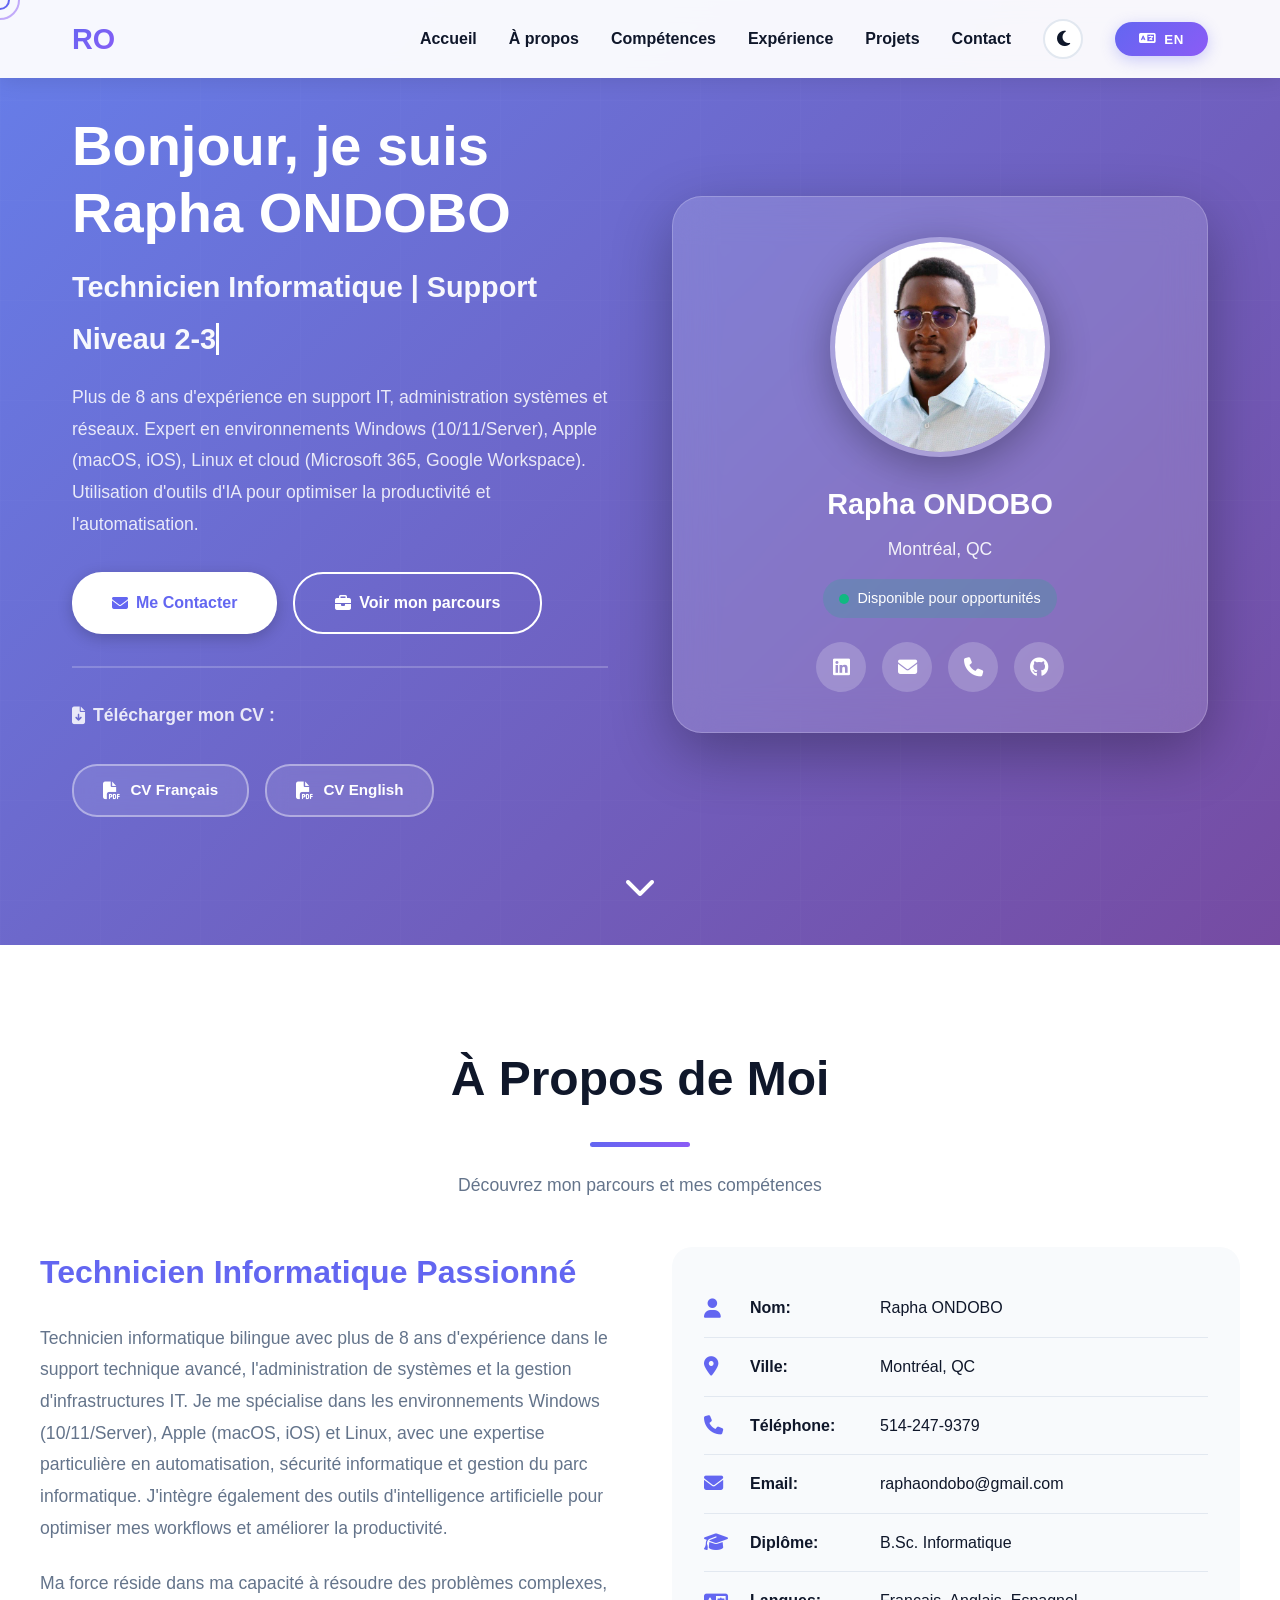
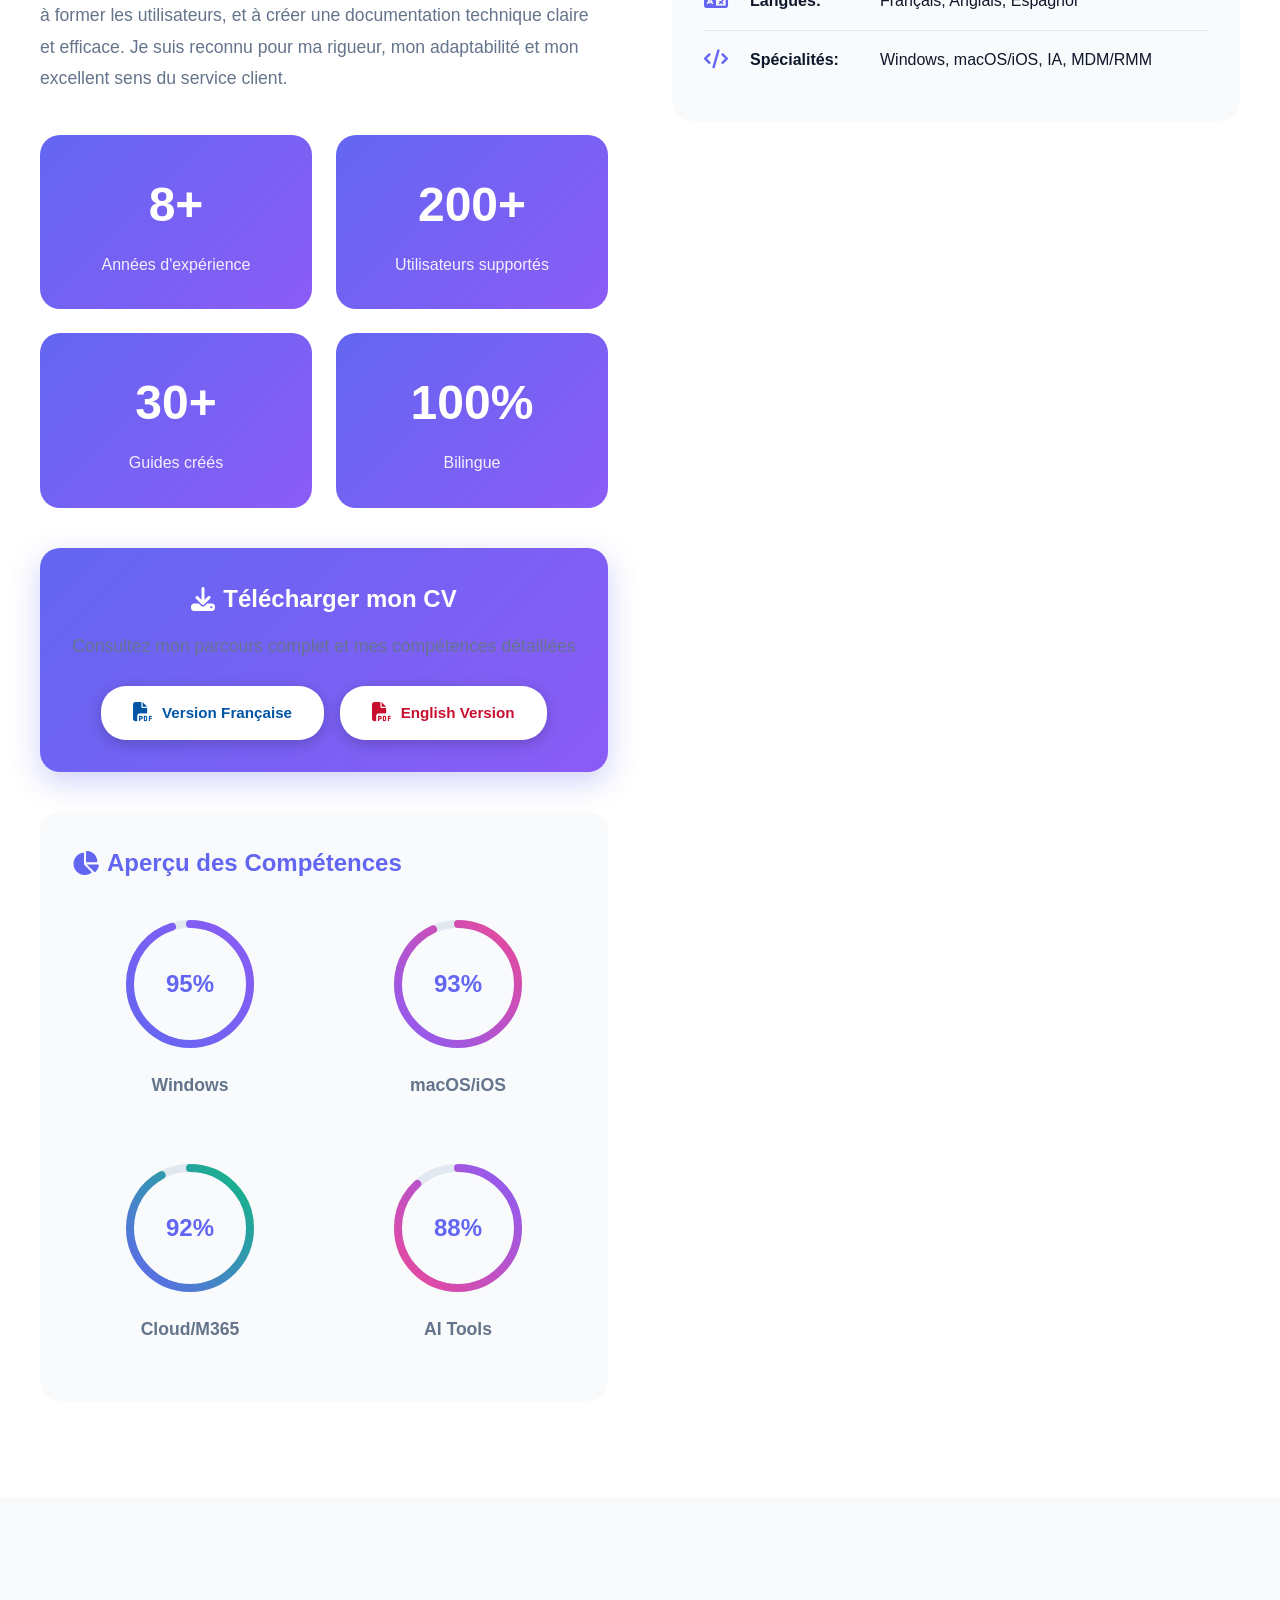
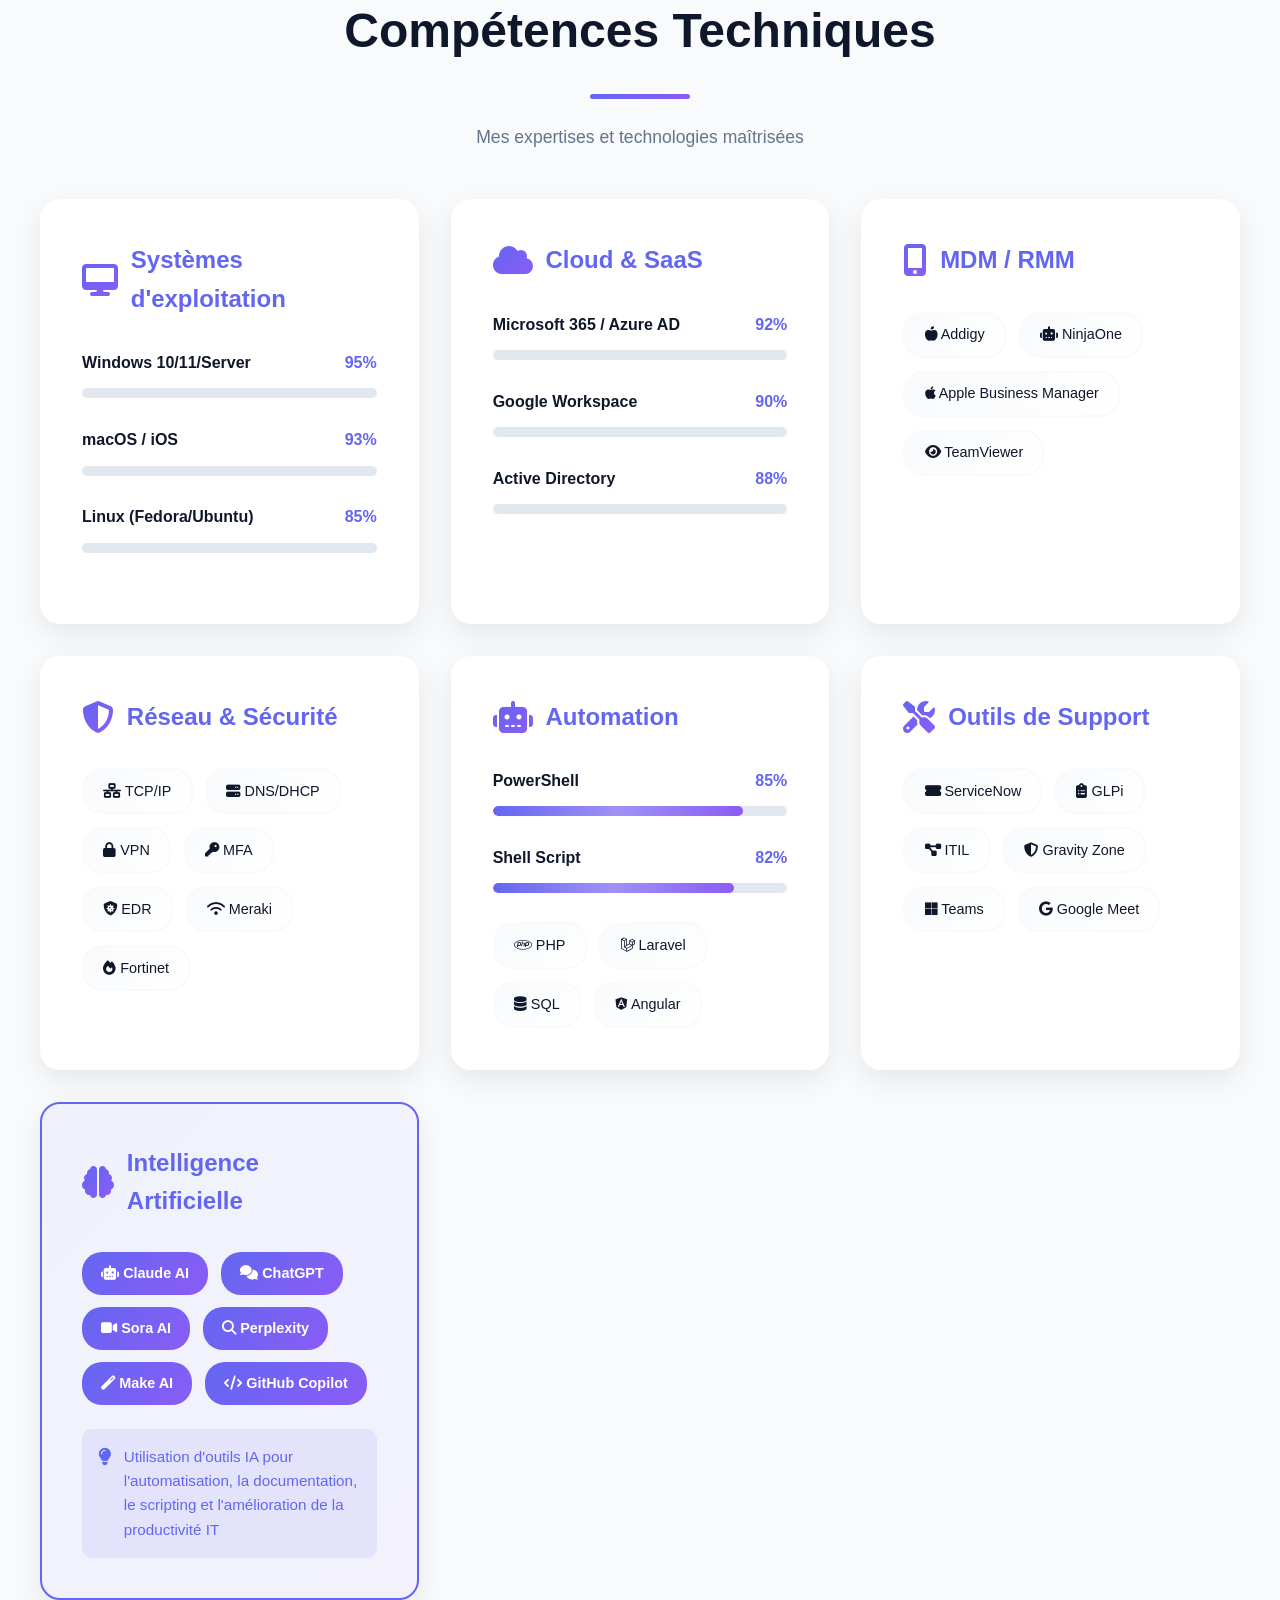
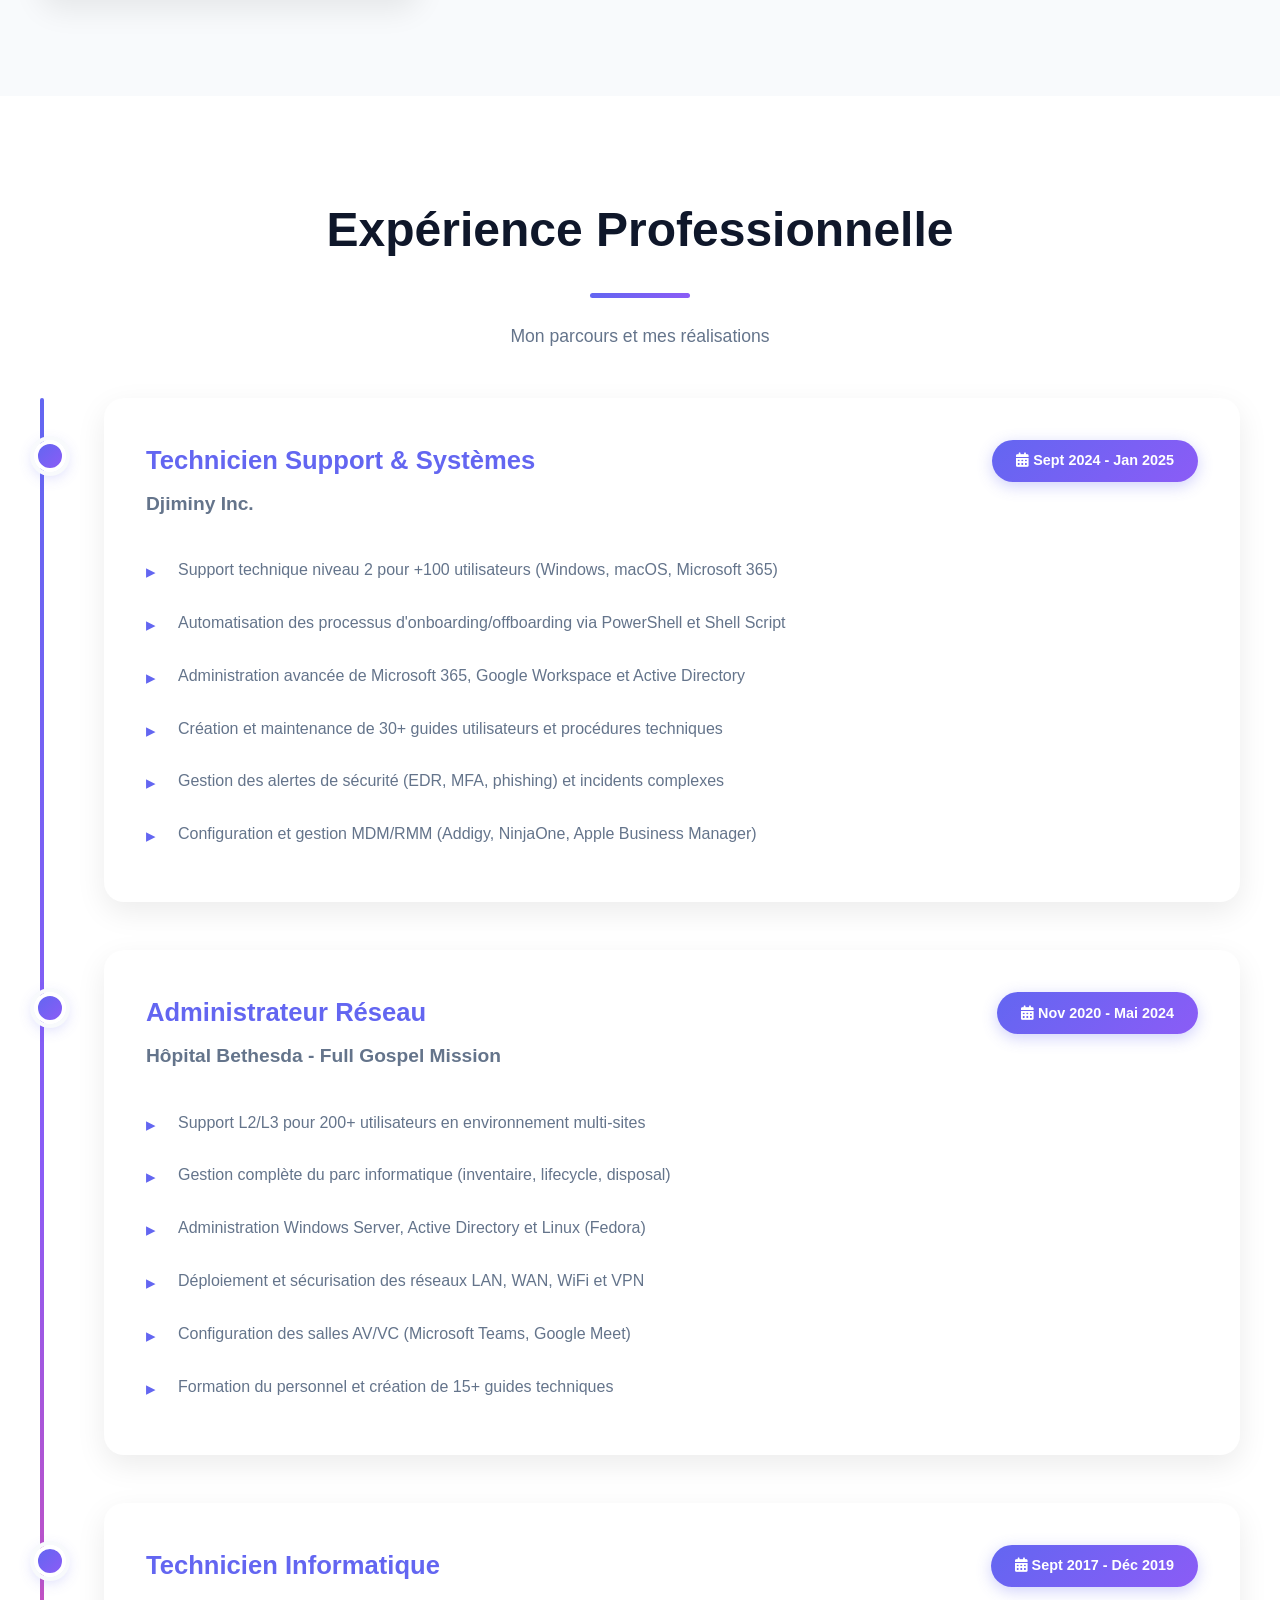
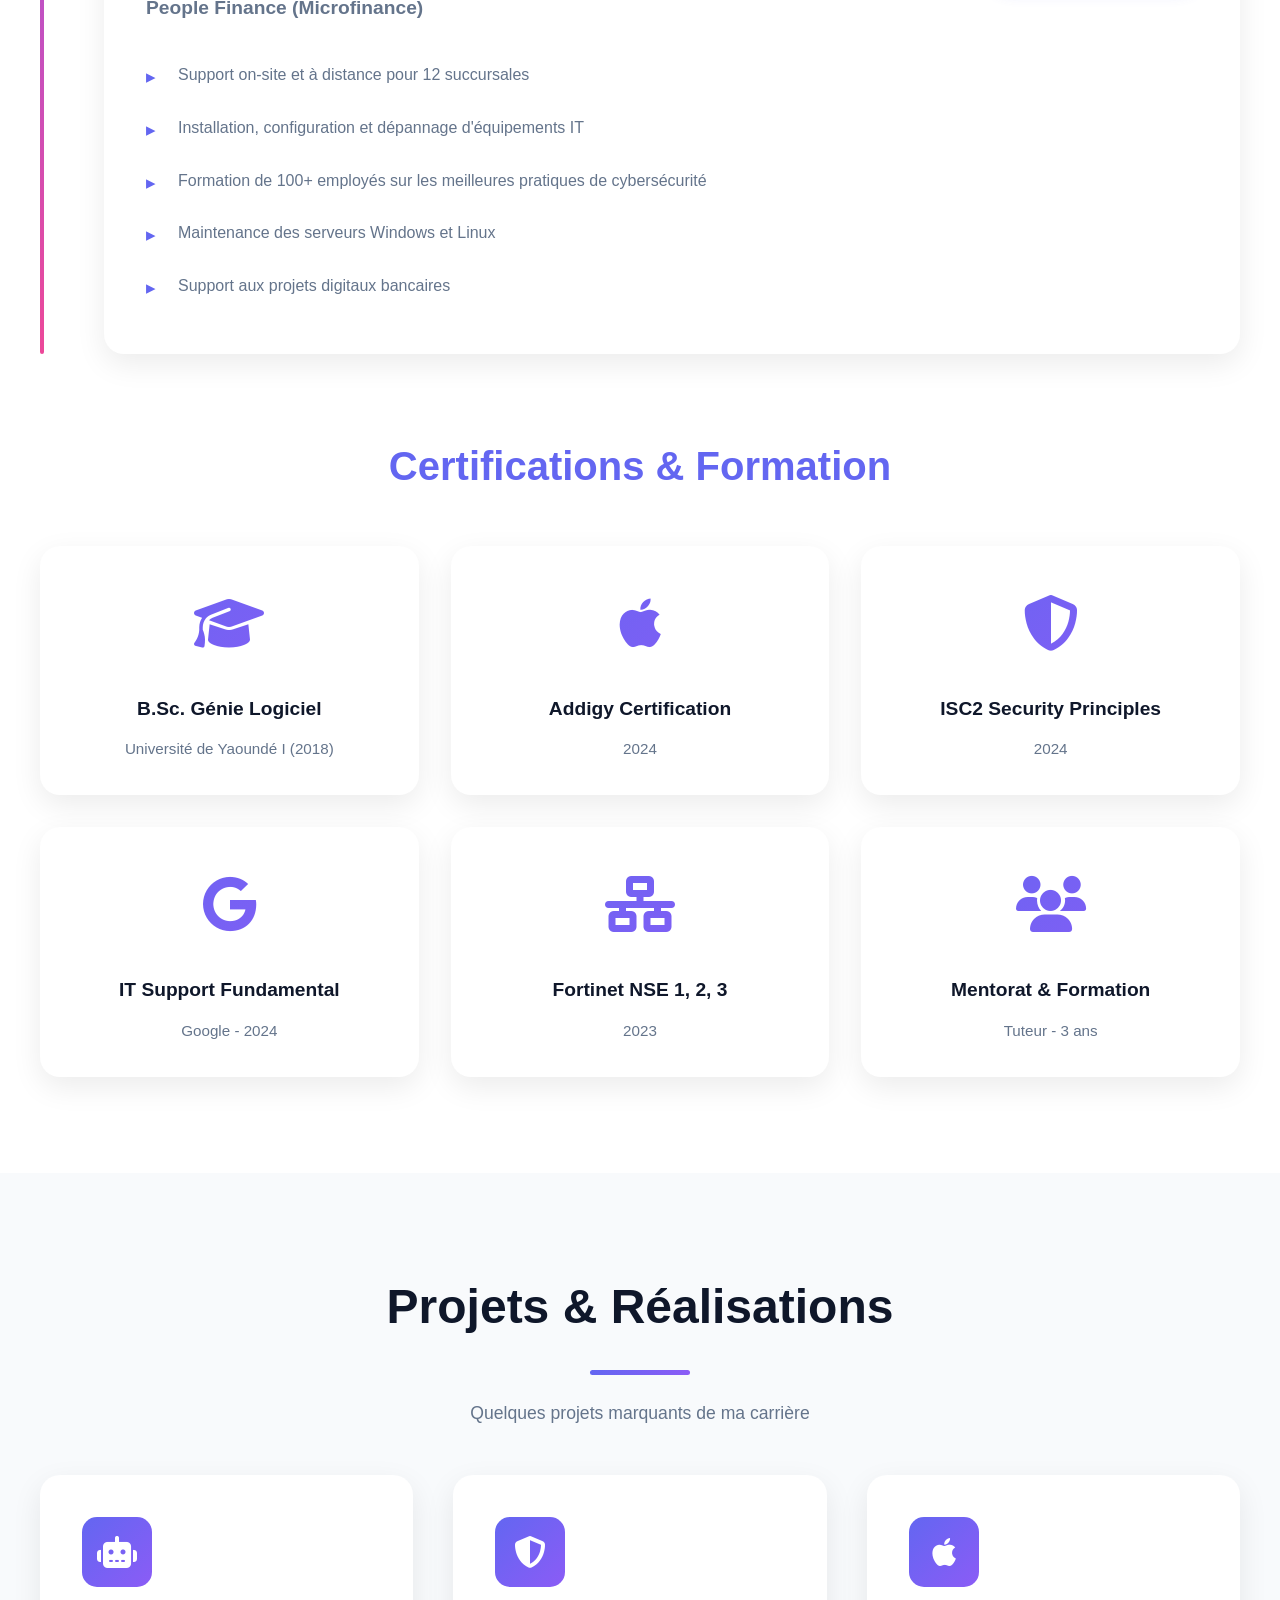
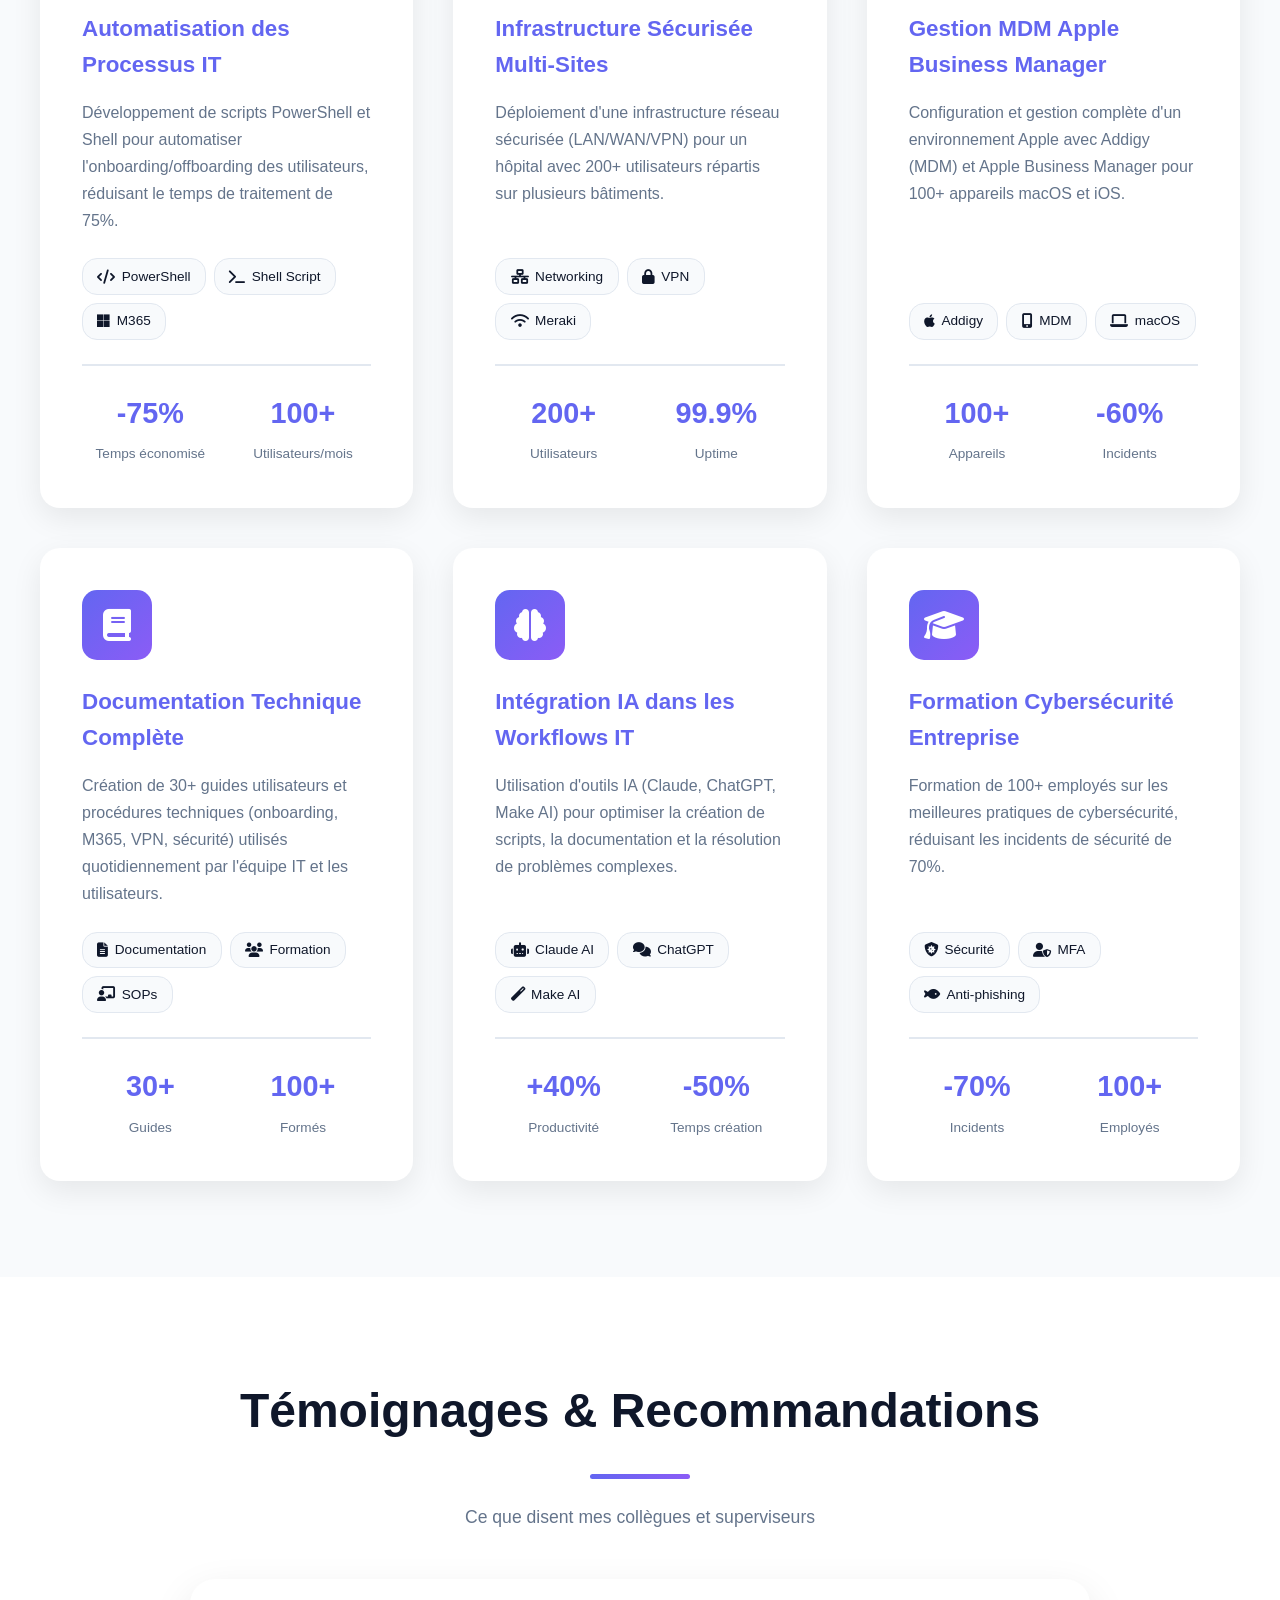
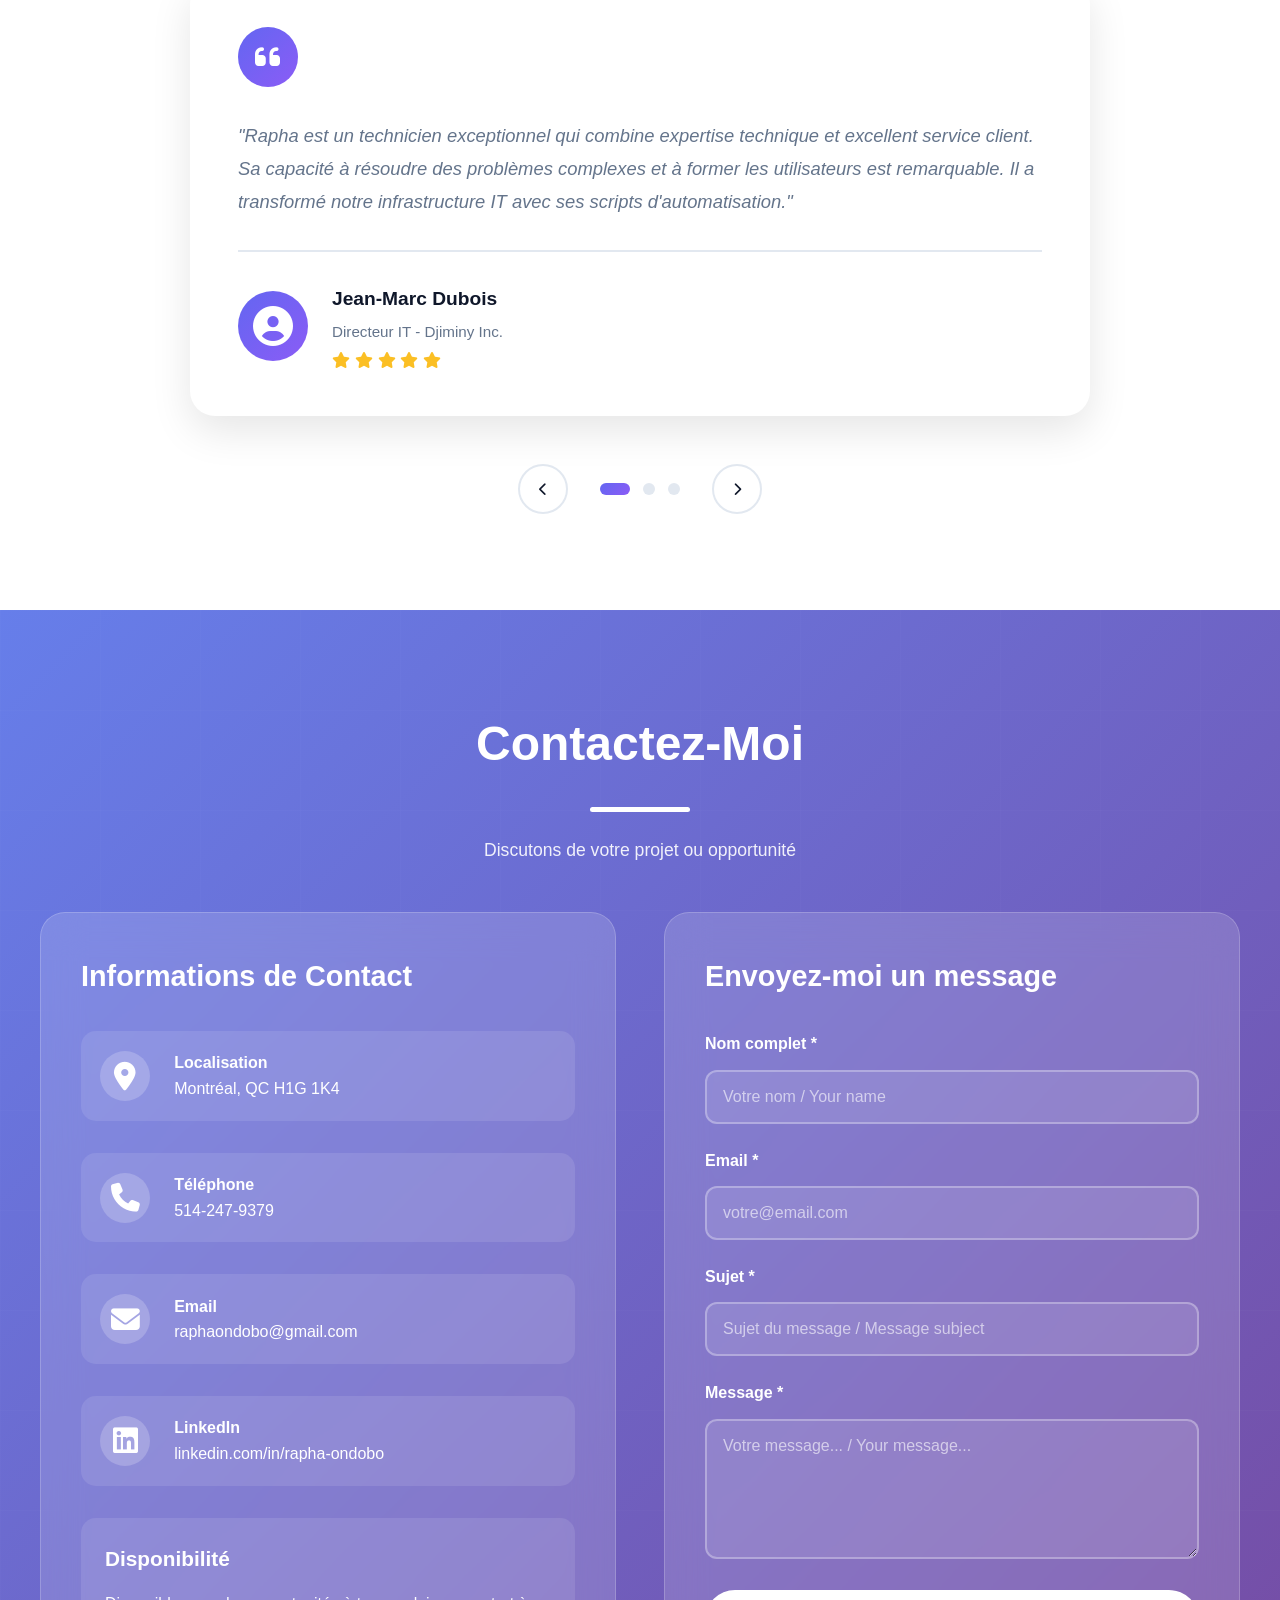
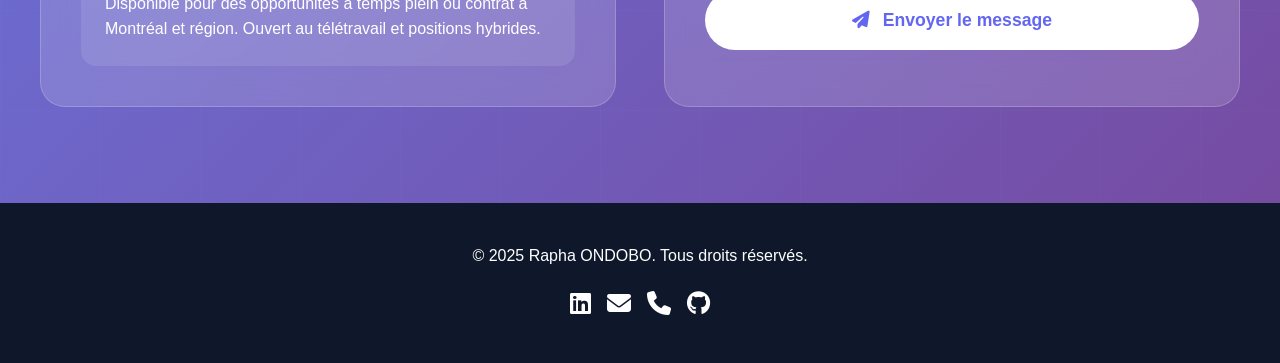
==== commit 75224b7a: "Update index.html adresse and github link" ====
--- a/index.html
+++ b/index.html
@@ -138,7 +138,7 @@
                         <a href="tel:5142479379" title="Phone">
                             <i class="fas fa-phone"></i>
                         </a>
-                        <a href="https://github.com/raphaondobo" target="_blank" title="GitHub">
+                        <a href="https://github.com/raphaon" target="_blank" title="GitHub">
                             <i class="fab fa-github"></i>
                         </a>
                     </div>
@@ -998,7 +998,7 @@
                         <div>
                             <strong class="fr-only">Localisation</strong>
                             <strong class="en-only">Location</strong>
-                            <p>Montréal-Nord, QC H1R 2X7</p>
+                            <p>Montréal, QC H1G 1K4</p>
                         </div>
                     </div>
                     
@@ -1075,7 +1075,7 @@
             <a href="https://linkedin.com/in/rapha-ondobo" target="_blank"><i class="fab fa-linkedin"></i></a>
             <a href="mailto:raphaondobo@gmail.com"><i class="fas fa-envelope"></i></a>
             <a href="tel:5142479379"><i class="fas fa-phone"></i></a>
-            <a href="https://github.com/raphaondobo" target="_blank"><i class="fab fa-github"></i></a>
+            <a href="https://github.com/raphaon" target="_blank"><i class="fab fa-github"></i></a>
         </div>
     </footer>
 
@@ -1086,4 +1086,4 @@
 
     <script src="./js/script.js"></script>
 </body>
-</html>+</html>
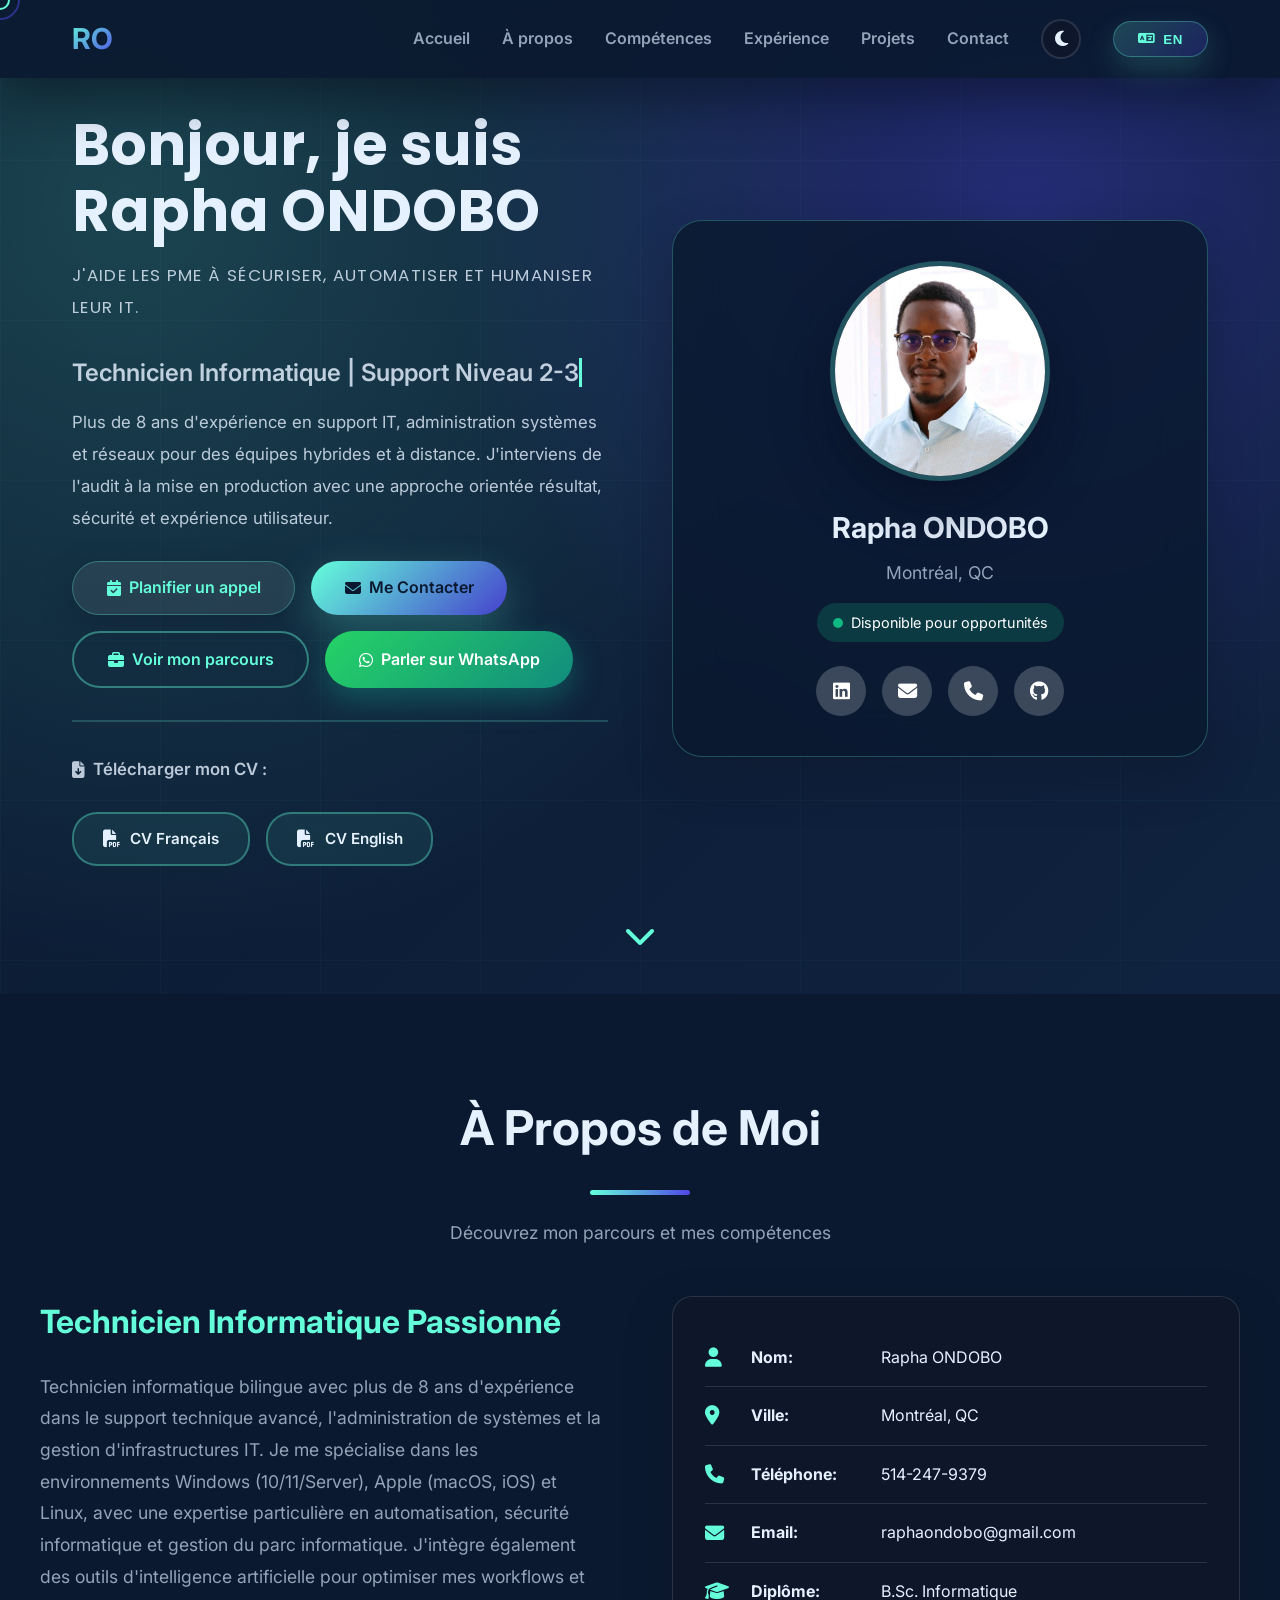
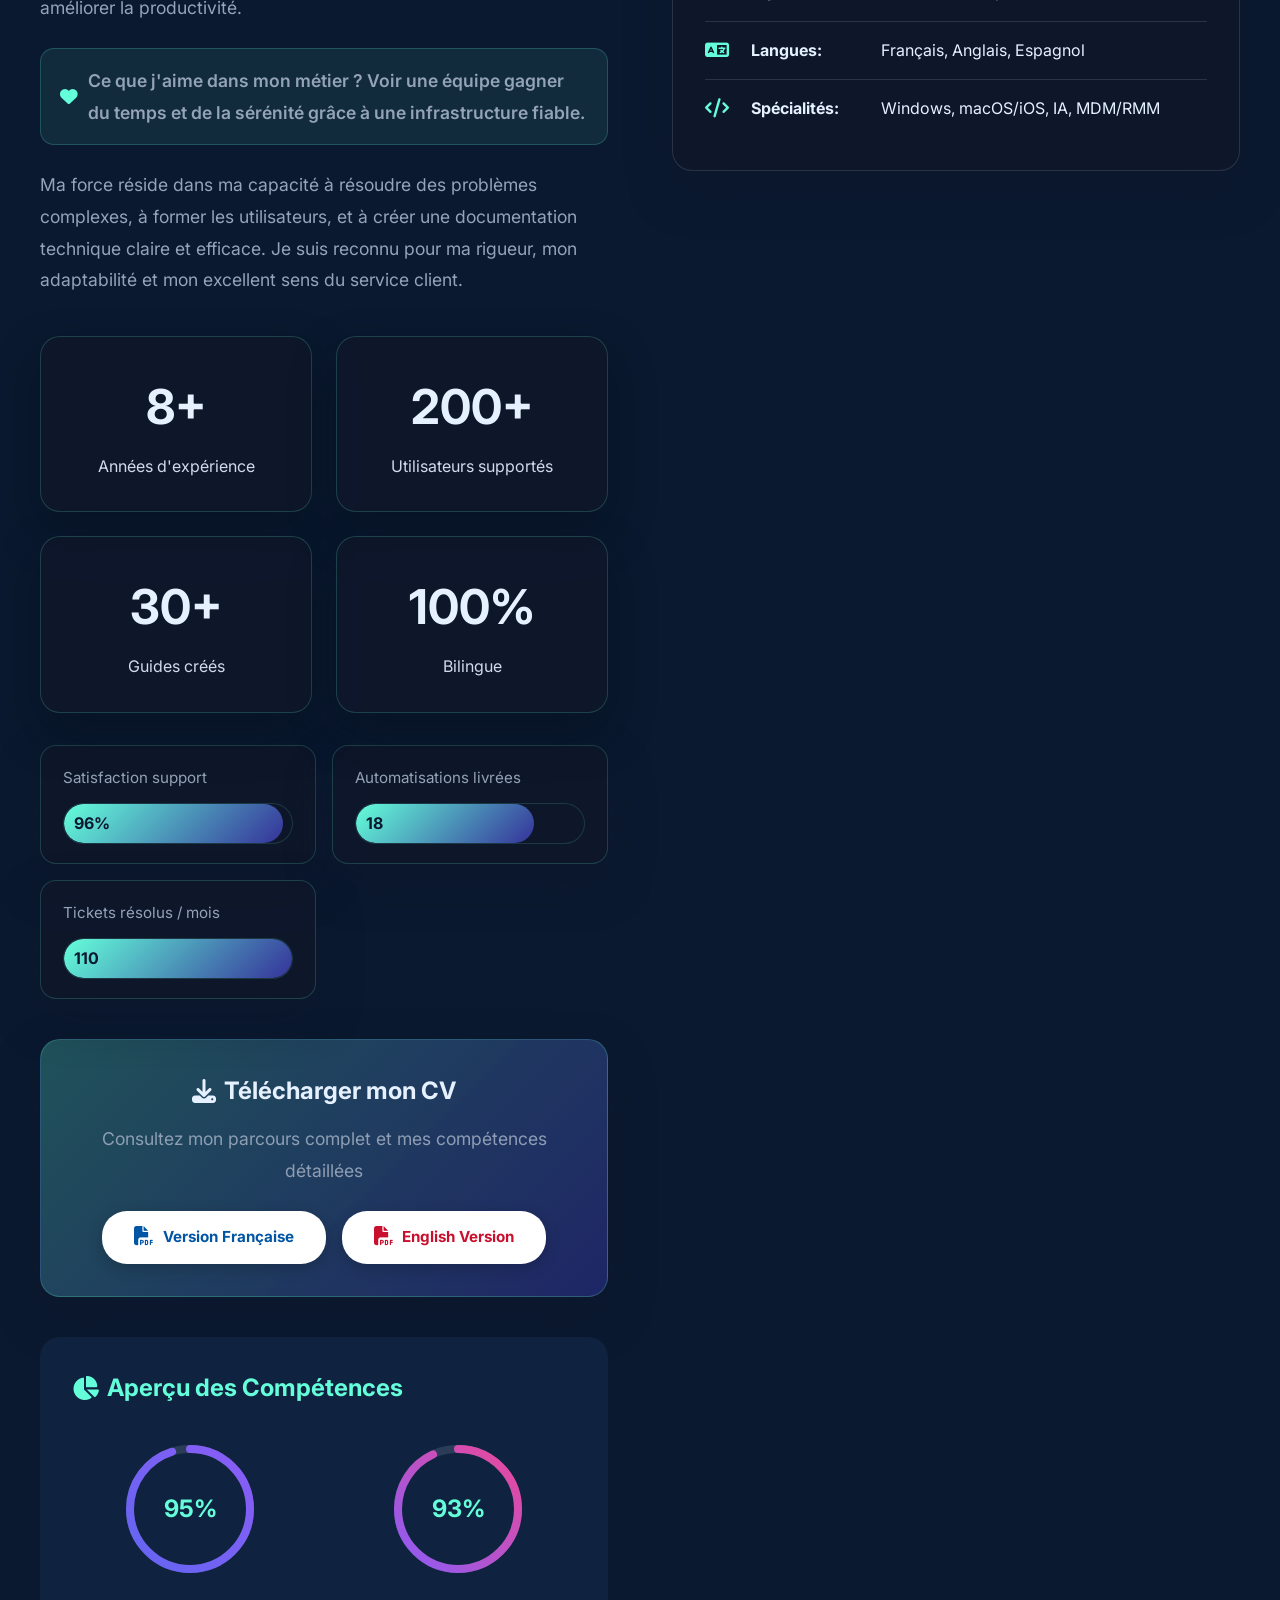
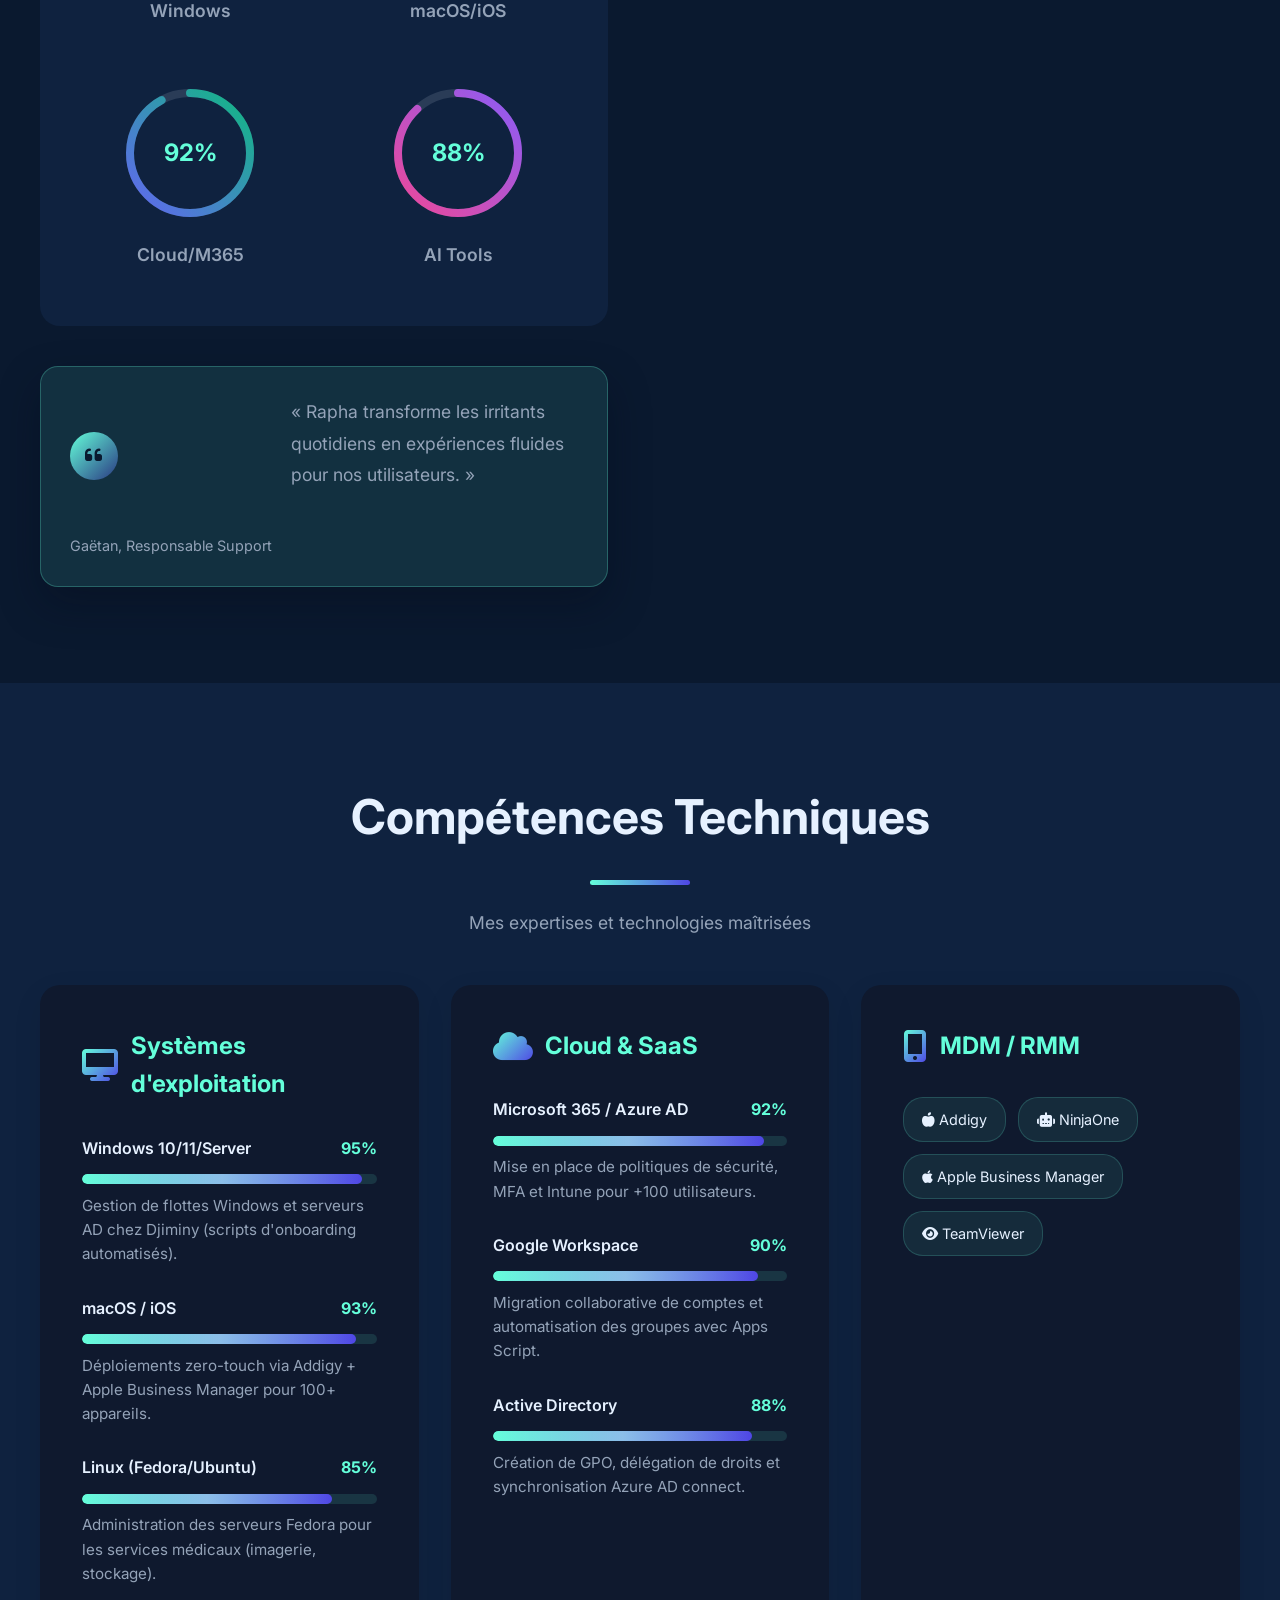
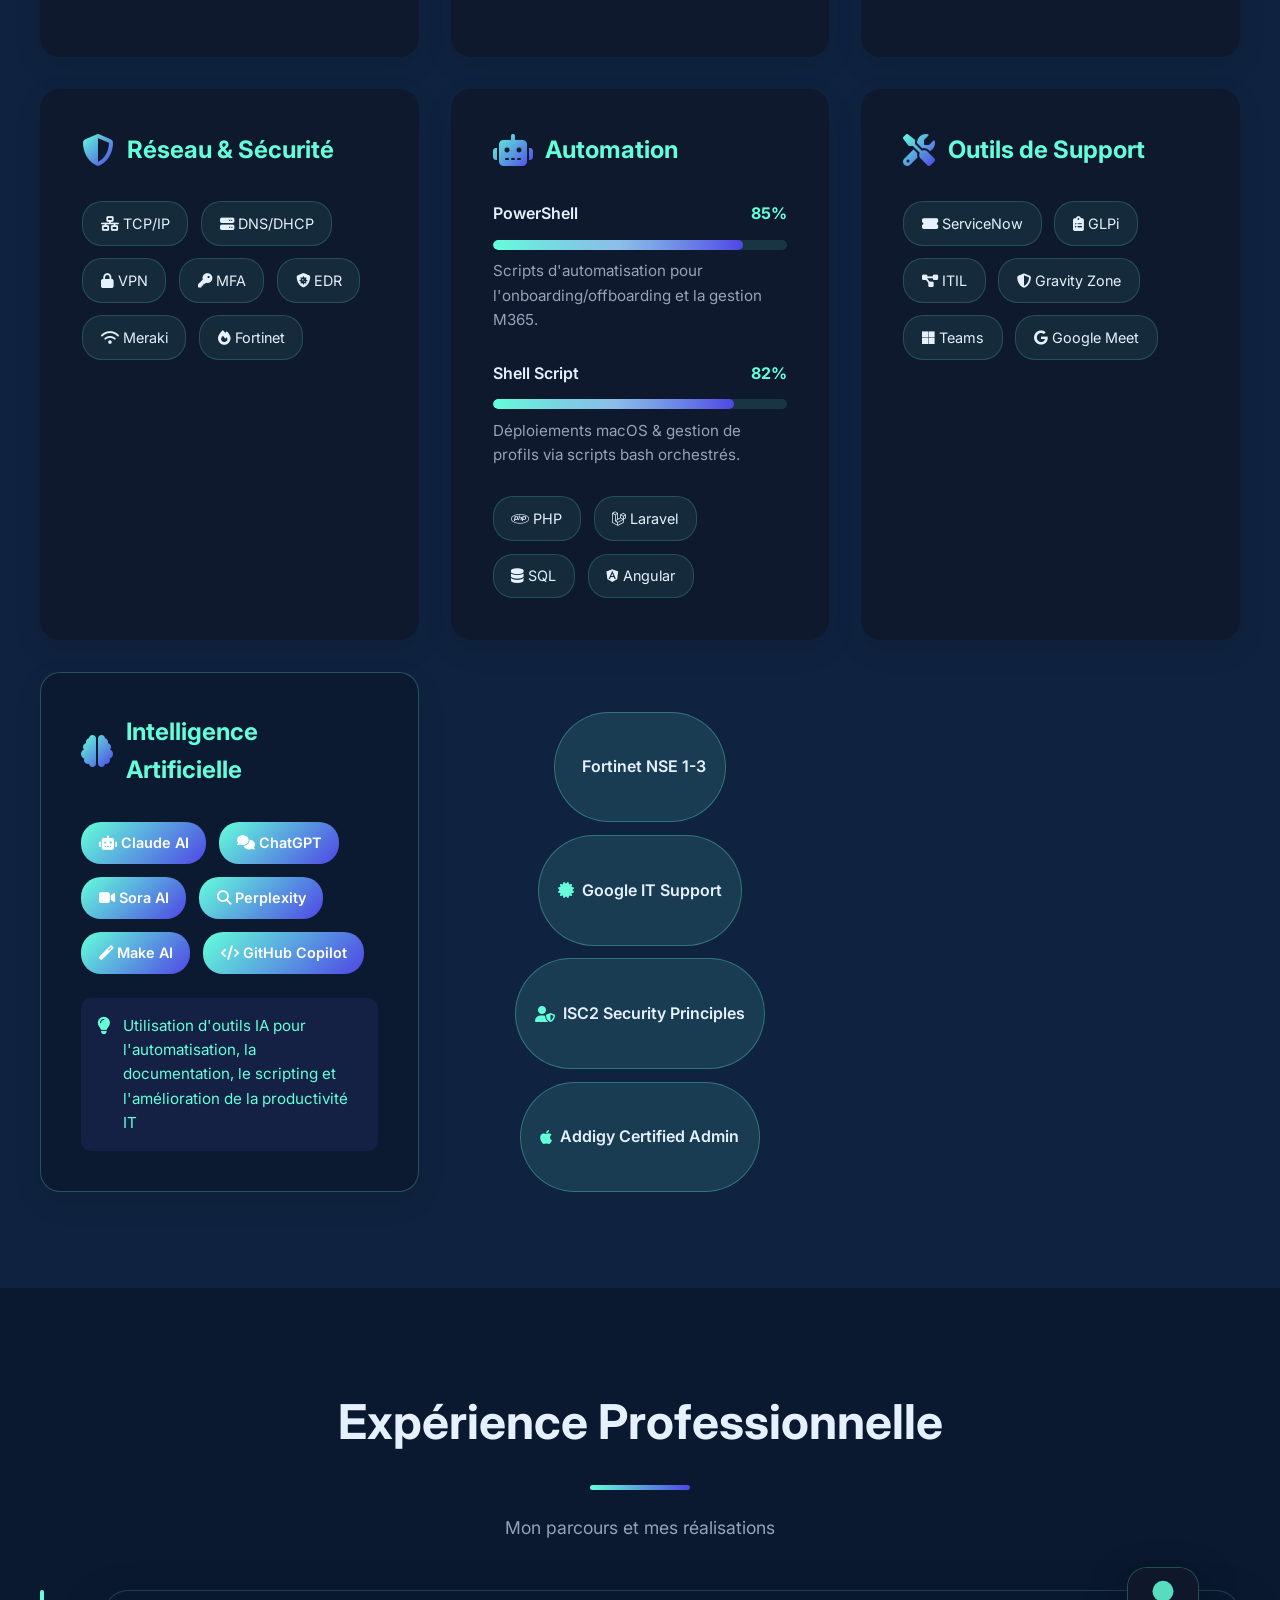
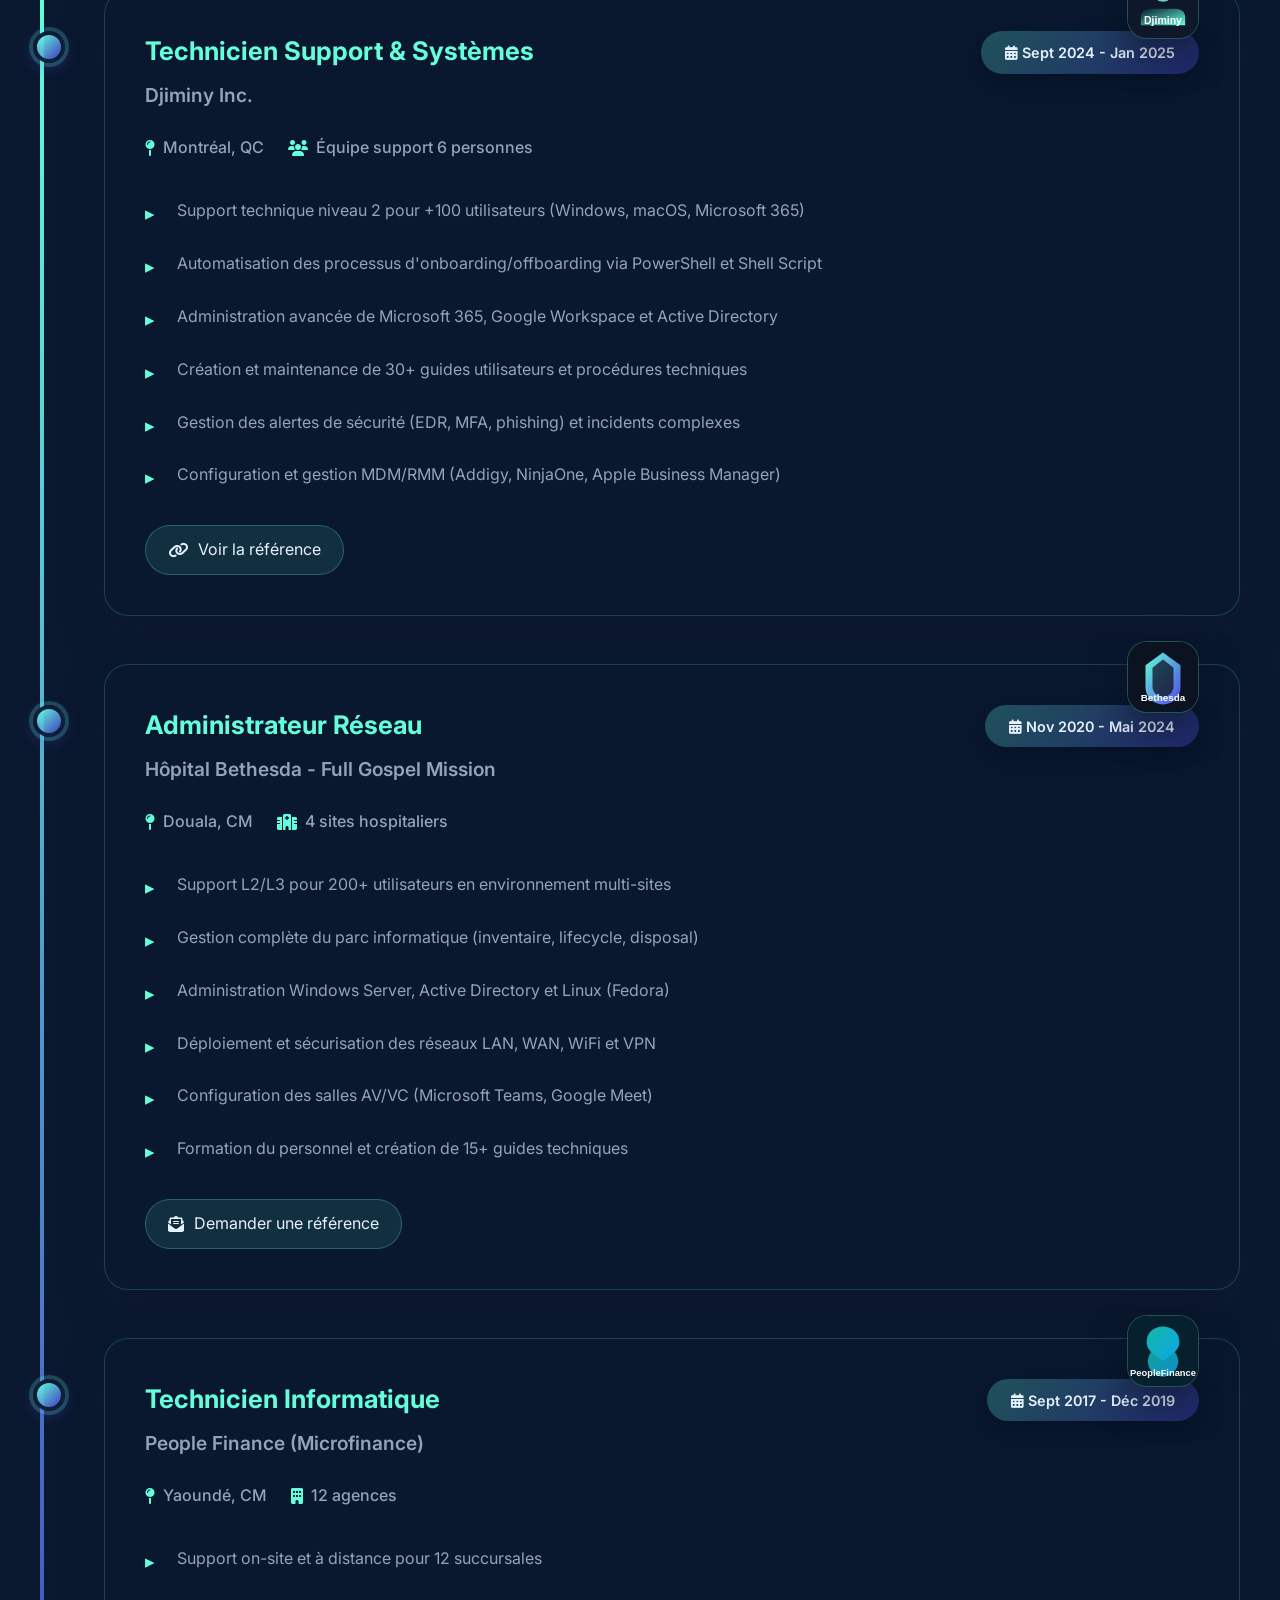
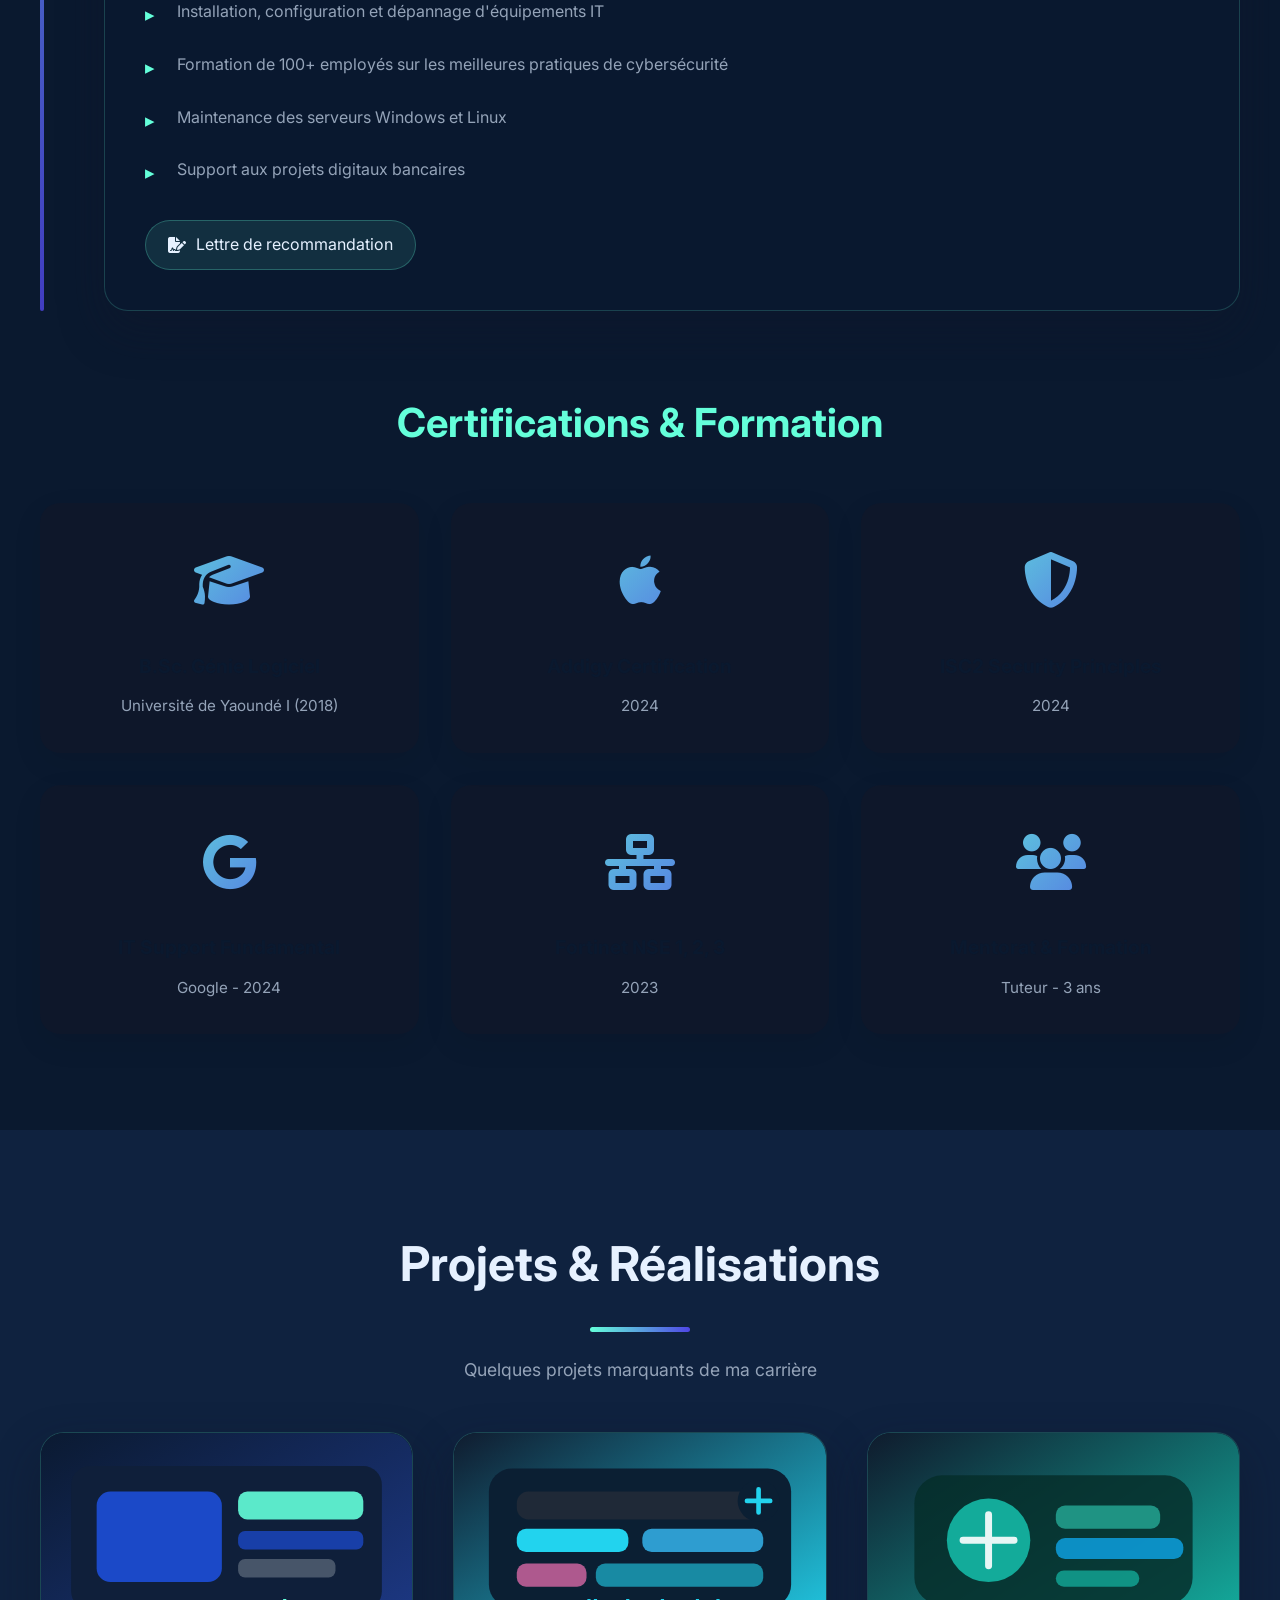
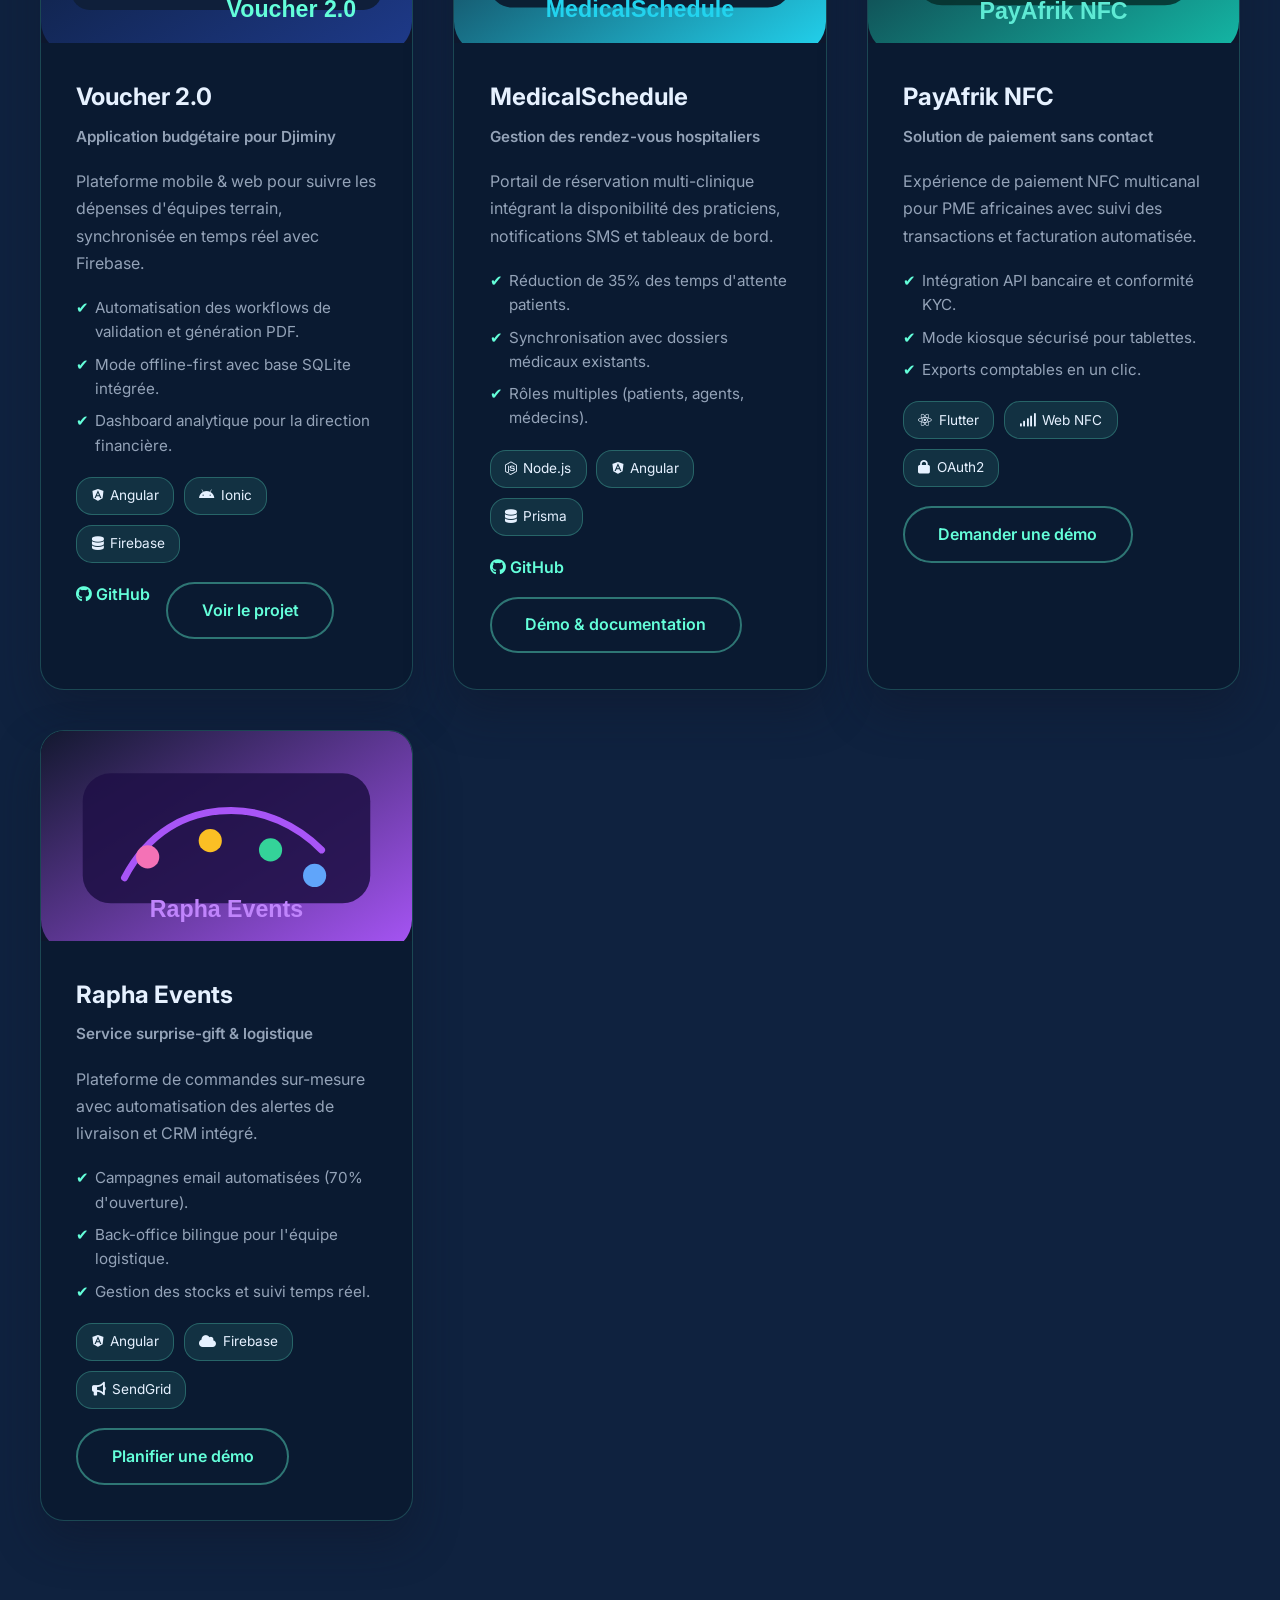
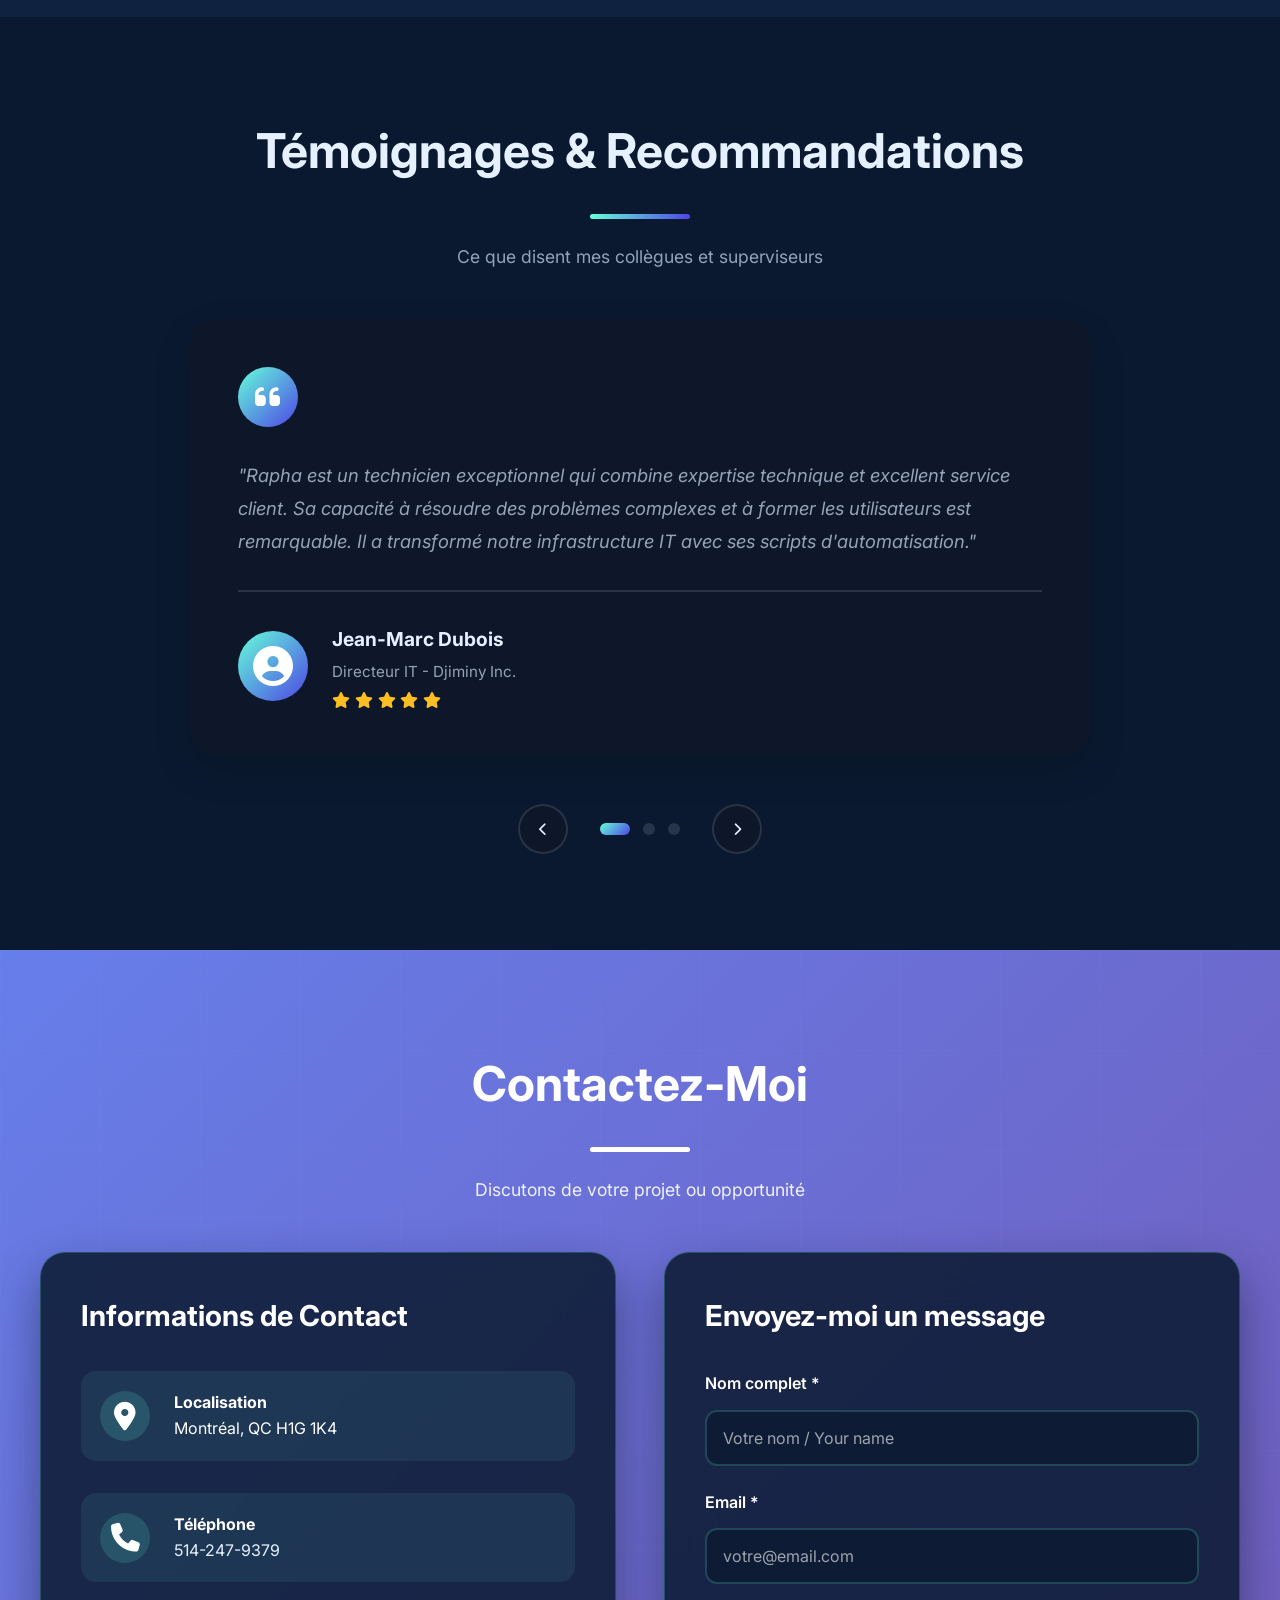
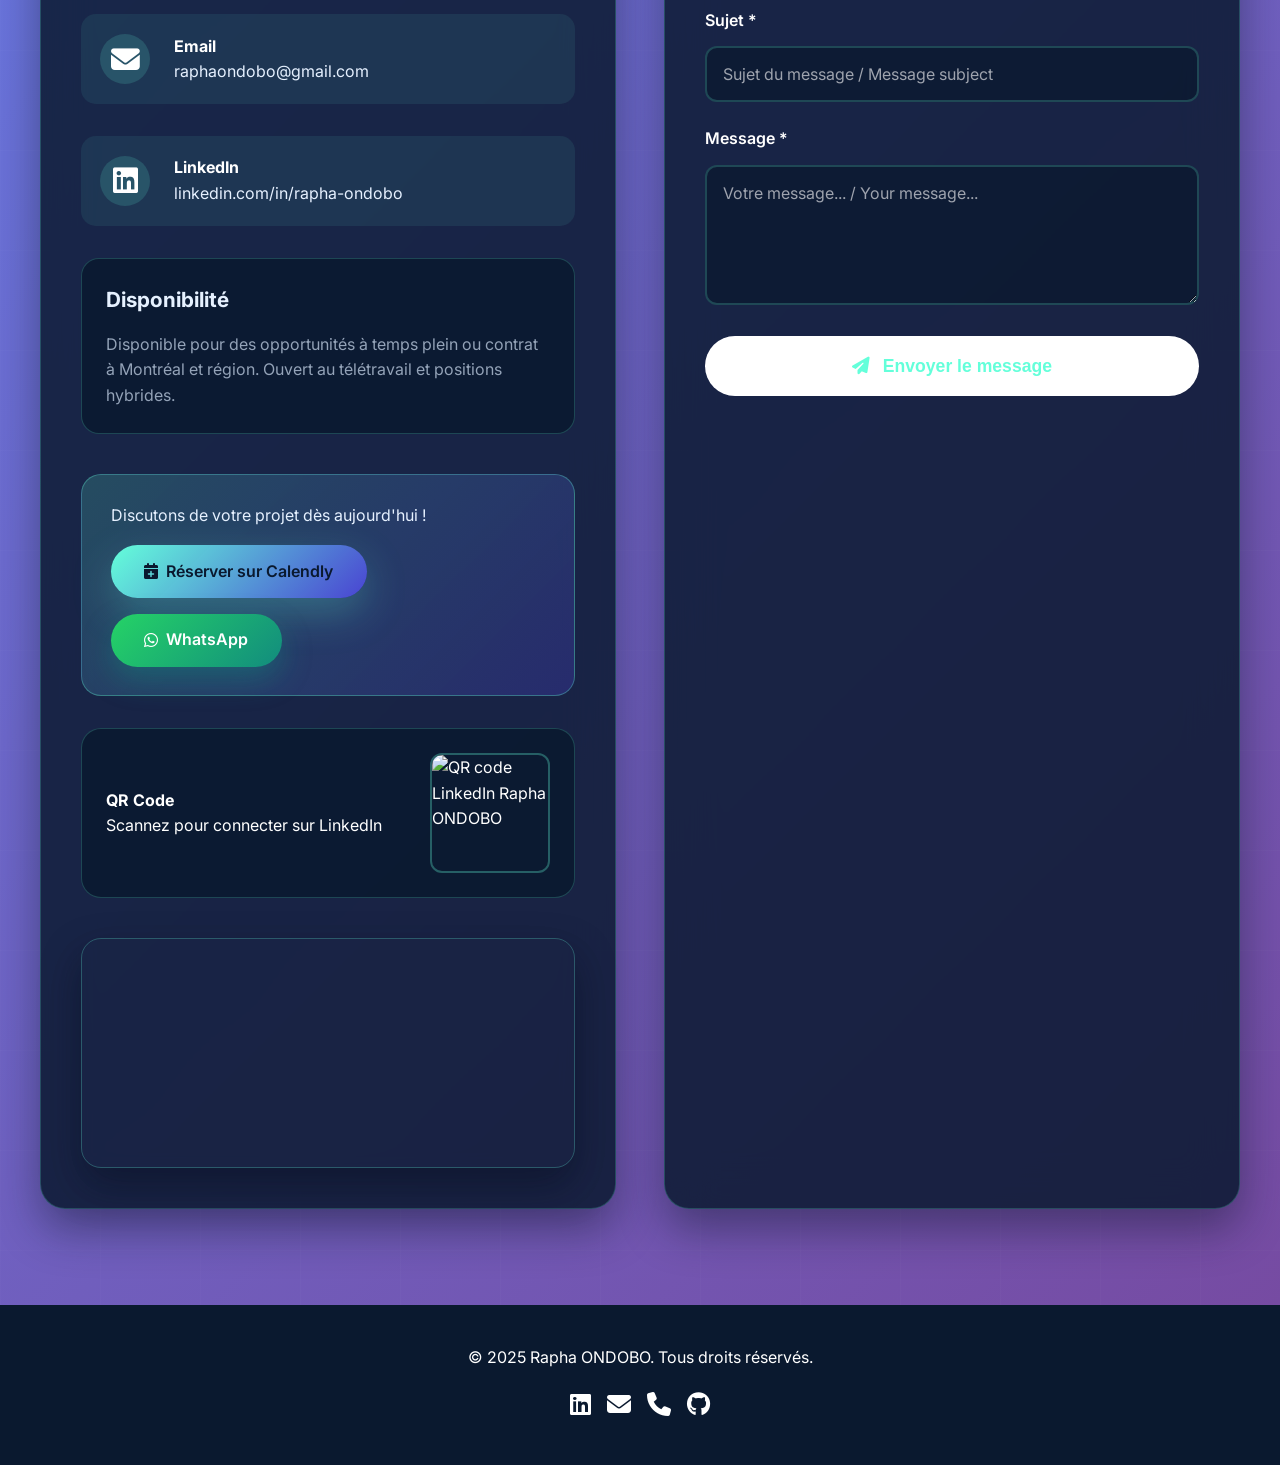
==== commit edbb56a7: "Improve metadata and optimize media loading" ====
--- a/index.html
+++ b/index.html
@@ -2,10 +2,53 @@
 <html lang="fr">
 <head>
     <meta charset="UTF-8">
+    <meta http-equiv="X-UA-Compatible" content="IE=edge">
     <meta name="viewport" content="width=device-width, initial-scale=1.0">
-    <title>Rapha ONDOBO - Technicien Informatique | Portfolio</title>
+    <title>Rapha ONDOBO · IT Systems & Support Expert | Portfolio</title>
+    <meta name="description" content="Portfolio bilingue de Rapha ONDOBO, technicien support et administrateur systèmes basé à Montréal. Découvrez ses projets d'automatisation, son expertise cloud et ses références professionnelles.">
+    <meta name="keywords" content="Rapha Ondobo, technicien informatique, IT support, administrateur systèmes, Montréal, automatisation IT, cloud, cybersécurité">
+    <meta name="author" content="Rapha ONDOBO">
+    <meta name="robots" content="index, follow">
+    <link rel="canonical" href="https://raphaondobo.com/">
+    <link rel="icon" type="image/svg+xml" href="./img/favicon.svg">
+    <meta name="theme-color" content="#0A192F">
+    <meta property="og:title" content="Rapha ONDOBO · IT Systems & Support Expert">
+    <meta property="og:description" content="J'aide les PME à sécuriser et automatiser leur IT. Découvrez mon expérience, mes projets et mes références.">
+    <meta property="og:type" content="website">
+    <meta property="og:site_name" content="Rapha ONDOBO Portfolio">
+    <meta property="og:url" content="https://raphaondobo.com/">
+    <meta property="og:image" content="https://raphaondobo.com/img/og-hero.svg">
+    <meta property="og:locale" content="fr_CA">
+    <meta name="twitter:card" content="summary_large_image">
+    <meta name="twitter:title" content="Rapha ONDOBO · IT Systems & Support Expert">
+    <meta name="twitter:description" content="Disponible pour vos projets IT : support, systèmes, cloud et automatisation.">
+    <meta name="twitter:image" content="https://raphaondobo.com/img/og-hero.svg">
     <link rel="stylesheet" href="https://cdnjs.cloudflare.com/ajax/libs/font-awesome/6.4.0/css/all.min.css">
-   <link rel="stylesheet" href="./css/style.css">
+    <link rel="stylesheet" href="./css/style.css">
+    <script type="application/ld+json">
+        {
+            "@context": "https://schema.org",
+            "@type": "Person",
+            "name": "Rapha ONDOBO",
+            "jobTitle": "IT Support & System Administrator",
+            "url": "https://raphaondobo.com/",
+            "image": "https://raphaondobo.com/img/1723152041983.jpg",
+            "sameAs": [
+                "https://linkedin.com/in/rapha-ondobo",
+                "https://github.com/raphaon"
+            ],
+            "worksFor": {
+                "@type": "Organization",
+                "name": "Djiminy Inc."
+            },
+            "address": {
+                "@type": "PostalAddress",
+                "addressLocality": "Montréal",
+                "addressRegion": "QC",
+                "addressCountry": "Canada"
+            }
+        }
+    </script>
 </head>
 <body lang="fr">
     <!-- Loading Screen -->
@@ -74,21 +117,27 @@
             <div class="hero-content">
                 <h1 class="fr-only">Bonjour, je suis<br>Rapha ONDOBO</h1>
                 <h1 class="en-only">Hello, I'm<br>Rapha ONDOBO</h1>
+                <p class="hero-tagline fr-only">J'aide les PME à sécuriser, automatiser et humaniser leur IT.</p>
+                <p class="hero-tagline en-only">I help SMBs secure, automate, and humanize their IT.</p>
                 <p class="subtitle">
                     <span class="typing-text fr-only">Technicien Informatique | Support Niveau 2-3</span>
                     <span class="typing-text en-only">IT Technician | Level 2-3 Support</span>
                 </p>
                 <p class="fr-only">
-                    Plus de 8 ans d'expérience en support IT, administration systèmes et réseaux. 
-                    Expert en environnements Windows (10/11/Server), Apple (macOS, iOS), Linux et cloud (Microsoft 365, Google Workspace).
-                    Utilisation d'outils d'IA pour optimiser la productivité et l'automatisation.
+                    Plus de 8 ans d'expérience en support IT, administration systèmes et réseaux pour des équipes
+                    hybrides et à distance. J'interviens de l'audit à la mise en production avec une approche
+                    orientée résultat, sécurité et expérience utilisateur.
                 </p>
                 <p class="en-only">
-                    Over 8 years of experience in IT support, system and network administration. 
-                    Expert in Windows (10/11/Server), Apple (macOS, iOS), Linux environments, and cloud (Microsoft 365, Google Workspace).
-                    Using AI tools to optimize productivity and automation.
+                    Over 8 years of experience in IT support, system and network administration for hybrid and remote
+                    teams. I cover audits, deployments, and automation with a strong focus on security and user experience.
                 </p>
                 <div class="hero-buttons">
+                    <a href="https://calendly.com/raphaondobo/30min" target="_blank" class="btn btn-glass">
+                        <i class="fas fa-calendar-check"></i>
+                        <span class="fr-only">Planifier un appel</span>
+                        <span class="en-only">Book a call</span>
+                    </a>
                     <a href="#contact" class="btn btn-primary">
                         <i class="fas fa-envelope"></i>
                         <span class="fr-only">Me Contacter</span>
@@ -98,6 +147,11 @@
                         <i class="fas fa-briefcase"></i>
                         <span class="fr-only">Voir mon parcours</span>
                         <span class="en-only">View Experience</span>
+                    </a>
+                    <a href="https://wa.me/15142479379" target="_blank" class="btn btn-whatsapp">
+                        <i class="fab fa-whatsapp"></i>
+                        <span class="fr-only">Parler sur WhatsApp</span>
+                        <span class="en-only">Chat on WhatsApp</span>
                     </a>
                 </div>
                 <div class="cv-download-section">
@@ -118,7 +172,7 @@
             <div class="hero-image">
                 <div class="profile-card">
                     <div class="profile-pic">
-                        <img src="./img/1723152041983.jpg" alt="Rapha ONDOBO">
+                        <img src="./img/1723152041983.jpg" alt="Rapha ONDOBO" loading="eager">
                     </div>
                     <h3>Rapha ONDOBO</h3>
                     <p class="fr-only">Montréal, QC</p>
@@ -163,21 +217,23 @@
                     <h3 class="fr-only">Technicien Informatique Passionné</h3>
                     <h3 class="en-only">Passionate IT Technician</h3>
                     <p class="fr-only">
-                        Technicien informatique bilingue avec plus de 8 ans d'expérience dans le support technique avancé, 
-                        l'administration de systèmes et la gestion d'infrastructures IT. Je me spécialise dans les 
-                        environnements Windows (10/11/Server), Apple (macOS, iOS) et Linux, avec une expertise particulière en 
-                        automatisation, sécurité informatique et gestion du parc informatique. J'intègre également des outils 
+                        Technicien informatique bilingue avec plus de 8 ans d'expérience dans le support technique avancé,
+                        l'administration de systèmes et la gestion d'infrastructures IT. Je me spécialise dans les
+                        environnements Windows (10/11/Server), Apple (macOS, iOS) et Linux, avec une expertise particulière en
+                        automatisation, sécurité informatique et gestion du parc informatique. J'intègre également des outils
                         d'intelligence artificielle pour optimiser mes workflows et améliorer la productivité.
                     </p>
                     <p class="en-only">
-                        Bilingual IT technician with over 8 years of experience in advanced technical support, 
-                        system administration, and IT infrastructure management. I specialize in Windows (10/11/Server), 
-                        Apple (macOS, iOS), and Linux environments, with particular expertise in automation, IT security, and 
+                        Bilingual IT technician with over 8 years of experience in advanced technical support,
+                        system administration, and IT infrastructure management. I specialize in Windows (10/11/Server),
+                        Apple (macOS, iOS), and Linux environments, with particular expertise in automation, IT security, and
                         asset management. I also integrate artificial intelligence tools to optimize workflows and improve productivity.
                     </p>
+                    <p class="about-personal fr-only"><i class="fas fa-heart"></i> Ce que j'aime dans mon métier ? Voir une équipe gagner du temps et de la sérénité grâce à une infrastructure fiable.</p>
+                    <p class="about-personal en-only"><i class="fas fa-heart"></i> What I love most? Helping teams regain time and peace of mind with reliable infrastructure.</p>
                     <p class="fr-only">
-                        Ma force réside dans ma capacité à résoudre des problèmes complexes, à former les utilisateurs, 
-                        et à créer une documentation technique claire et efficace. Je suis reconnu pour ma rigueur, 
+                        Ma force réside dans ma capacité à résoudre des problèmes complexes, à former les utilisateurs,
+                        et à créer une documentation technique claire et efficace. Je suis reconnu pour ma rigueur,
                         mon adaptabilité et mon excellent sens du service client.
                     </p>
                     <p class="en-only">
@@ -206,6 +262,30 @@
                             <div class="number">100%</div>
                             <div class="label fr-only">Bilingue</div>
                             <div class="label en-only">Bilingual</div>
+                        </div>
+                    </div>
+
+                    <div class="about-infographic">
+                        <div class="infographic-card">
+                            <span class="infographic-label fr-only">Satisfaction support</span>
+                            <span class="infographic-label en-only">Support satisfaction</span>
+                            <div class="infographic-bar">
+                                <span style="width:96%"><strong>96%</strong></span>
+                            </div>
+                        </div>
+                        <div class="infographic-card">
+                            <span class="infographic-label fr-only">Automatisations livrées</span>
+                            <span class="infographic-label en-only">Automations shipped</span>
+                            <div class="infographic-bar">
+                                <span style="width:78%"><strong>18</strong></span>
+                            </div>
+                        </div>
+                        <div class="infographic-card">
+                            <span class="infographic-label fr-only">Tickets résolus / mois</span>
+                            <span class="infographic-label en-only">Tickets solved / month</span>
+                            <div class="infographic-bar">
+                                <span style="width:100%"><strong>110</strong></span>
+                            </div>
                         </div>
                     </div>
 
@@ -271,6 +351,13 @@
                                 <p class="skill-label">AI Tools</p>
                             </div>
                         </div>
+                    </div>
+
+                    <div class="mini-testimonial">
+                        <div class="mini-testimonial-icon"><i class="fas fa-quote-left"></i></div>
+                        <p class="fr-only">« Rapha transforme les irritants quotidiens en expériences fluides pour nos utilisateurs. »</p>
+                        <p class="en-only">“Rapha turns daily IT pain points into delightful user journeys.”</p>
+                        <span>Gaëtan, Responsable Support</span>
                     </div>
                 </div>
 
@@ -346,6 +433,8 @@
                         <div class="skill-bar">
                             <div class="skill-progress" data-progress="95"></div>
                         </div>
+                        <p class="skill-context fr-only">Gestion de flottes Windows et serveurs AD chez Djiminy (scripts d'onboarding automatisés).</p>
+                        <p class="skill-context en-only">Managed Windows fleets and AD servers at Djiminy with automated onboarding scripts.</p>
                     </div>
                     <div class="skill-item">
                         <div class="skill-name">
@@ -355,6 +444,8 @@
                         <div class="skill-bar">
                             <div class="skill-progress" data-progress="93"></div>
                         </div>
+                        <p class="skill-context fr-only">Déploiements zero-touch via Addigy + Apple Business Manager pour 100+ appareils.</p>
+                        <p class="skill-context en-only">Delivered zero-touch deployments with Addigy + Apple Business Manager for 100+ devices.</p>
                     </div>
                     <div class="skill-item">
                         <div class="skill-name">
@@ -364,6 +455,8 @@
                         <div class="skill-bar">
                             <div class="skill-progress" data-progress="85"></div>
                         </div>
+                        <p class="skill-context fr-only">Administration des serveurs Fedora pour les services médicaux (imagerie, stockage).</p>
+                        <p class="skill-context en-only">Administered Fedora servers powering imaging and storage for the medical department.</p>
                     </div>
                 </div>
 
@@ -378,6 +471,8 @@
                         <div class="skill-bar">
                             <div class="skill-progress" data-progress="92"></div>
                         </div>
+                        <p class="skill-context fr-only">Mise en place de politiques de sécurité, MFA et Intune pour +100 utilisateurs.</p>
+                        <p class="skill-context en-only">Implemented security baselines, MFA, and Intune policies for 100+ users.</p>
                     </div>
                     <div class="skill-item">
                         <div class="skill-name">
@@ -387,6 +482,8 @@
                         <div class="skill-bar">
                             <div class="skill-progress" data-progress="90"></div>
                         </div>
+                        <p class="skill-context fr-only">Migration collaborative de comptes et automatisation des groupes avec Apps Script.</p>
+                        <p class="skill-context en-only">Led collaborative migrations and automated group management with Apps Script.</p>
                     </div>
                     <div class="skill-item">
                         <div class="skill-name">
@@ -396,6 +493,8 @@
                         <div class="skill-bar">
                             <div class="skill-progress" data-progress="88"></div>
                         </div>
+                        <p class="skill-context fr-only">Création de GPO, délégation de droits et synchronisation Azure AD connect.</p>
+                        <p class="skill-context en-only">Built GPOs, delegated access, and maintained Azure AD Connect sync.</p>
                     </div>
                 </div>
 
@@ -435,6 +534,8 @@
                         <div class="skill-bar">
                             <div class="skill-progress" data-progress="85"></div>
                         </div>
+                        <p class="skill-context fr-only">Scripts d'automatisation pour l'onboarding/offboarding et la gestion M365.</p>
+                        <p class="skill-context en-only">Automation scripts for onboarding/offboarding and M365 governance.</p>
                     </div>
                     <div class="skill-item">
                         <div class="skill-name">
@@ -444,6 +545,8 @@
                         <div class="skill-bar">
                             <div class="skill-progress" data-progress="82"></div>
                         </div>
+                        <p class="skill-context fr-only">Déploiements macOS & gestion de profils via scripts bash orchestrés.</p>
+                        <p class="skill-context en-only">Orchestrated macOS deployments and profile management with bash scripts.</p>
                     </div>
                     <div class="skill-tags">
                         <span class="skill-tag"><i class="fab fa-php"></i> PHP</span>
@@ -483,6 +586,12 @@
                     <p class="ai-description en-only">
                         <i class="fas fa-lightbulb"></i> Using AI tools for automation, documentation, scripting, and IT productivity enhancement
                     </p>
+                </div>
+                <div class="skill-certifications">
+                    <span class="cert-badge"><i class="fas fa-shield-check"></i> Fortinet NSE 1-3</span>
+                    <span class="cert-badge"><i class="fas fa-certificate"></i> Google IT Support</span>
+                    <span class="cert-badge"><i class="fas fa-user-shield"></i> ISC2 Security Principles</span>
+                    <span class="cert-badge"><i class="fab fa-apple"></i> Addigy Certified Admin</span>
                 </div>
             </div>
         </div>
@@ -499,6 +608,9 @@
             <div class="timeline">
                 <!-- Experience 1 -->
                 <div class="timeline-item">
+                    <div class="timeline-logo">
+                        <img src="./img/logo-djiminy.svg" alt="Djiminy Inc. logo" loading="lazy">
+                    </div>
                     <div class="timeline-header">
                         <div class="timeline-title">
                             <h3 class="fr-only">Technicien Support & Systèmes</h3>
@@ -508,6 +620,10 @@
                         <div class="timeline-date">
                             <i class="fas fa-calendar-alt"></i> Sept 2024 - Jan 2025
                         </div>
+                    </div>
+                    <div class="timeline-meta">
+                        <span><i class="fas fa-map-pin"></i> Montréal, QC</span>
+                        <span><i class="fas fa-users"></i> Équipe support 6 personnes</span>
                     </div>
                     <div class="timeline-content">
                         <ul class="fr-only">
@@ -527,10 +643,20 @@
                             <li>Configured and managed MDM/RMM (Addigy, NinjaOne, Apple Business Manager)</li>
                         </ul>
                     </div>
+                    <div class="timeline-actions">
+                        <a class="reference-link" href="https://www.linkedin.com/in/rapha-ondobo/details/recommendations/" target="_blank">
+                            <i class="fas fa-link"></i>
+                            <span class="fr-only">Voir la référence</span>
+                            <span class="en-only">View reference</span>
+                        </a>
+                    </div>
                 </div>
 
                 <!-- Experience 2 -->
                 <div class="timeline-item">
+                    <div class="timeline-logo">
+                        <img src="./img/logo-bethesda.svg" alt="Hôpital Bethesda logo" loading="lazy">
+                    </div>
                     <div class="timeline-header">
                         <div class="timeline-title">
                             <h3 class="fr-only">Administrateur Réseau</h3>
@@ -541,6 +667,10 @@
                         <div class="timeline-date">
                             <i class="fas fa-calendar-alt"></i> Nov 2020 - Mai 2024
                         </div>
+                    </div>
+                    <div class="timeline-meta">
+                        <span><i class="fas fa-map-pin"></i> Douala, CM</span>
+                        <span><i class="fas fa-hospital"></i> 4 sites hospitaliers</span>
                     </div>
                     <div class="timeline-content">
                         <ul class="fr-only">
@@ -560,10 +690,20 @@
                             <li>Staff training and creation of 15+ technical guides</li>
                         </ul>
                     </div>
+                    <div class="timeline-actions">
+                        <a class="reference-link" href="mailto:references@raphaondobo.com?subject=Référence%20Bethesda" target="_blank">
+                            <i class="fas fa-envelope-open-text"></i>
+                            <span class="fr-only">Demander une référence</span>
+                            <span class="en-only">Request reference</span>
+                        </a>
+                    </div>
                 </div>
 
                 <!-- Experience 3 -->
                 <div class="timeline-item">
+                    <div class="timeline-logo">
+                        <img src="./img/logo-peoplefinance.svg" alt="People Finance logo" loading="lazy">
+                    </div>
                     <div class="timeline-header">
                         <div class="timeline-title">
                             <h3 class="fr-only">Technicien Informatique</h3>
@@ -573,6 +713,10 @@
                         <div class="timeline-date">
                             <i class="fas fa-calendar-alt"></i> Sept 2017 - Déc 2019
                         </div>
+                    </div>
+                    <div class="timeline-meta">
+                        <span><i class="fas fa-map-pin"></i> Yaoundé, CM</span>
+                        <span><i class="fas fa-building"></i> 12 agences</span>
                     </div>
                     <div class="timeline-content">
                         <ul class="fr-only">
@@ -589,6 +733,13 @@
                             <li>Maintenance of Windows and Linux servers</li>
                             <li>Support for digital banking projects</li>
                         </ul>
+                    </div>
+                    <div class="timeline-actions">
+                        <a class="reference-link" href="https://drive.google.com/file/d/1tReference" target="_blank">
+                            <i class="fas fa-file-signature"></i>
+                            <span class="fr-only">Lettre de recommandation</span>
+                            <span class="en-only">Recommendation letter</span>
+                        </a>
                     </div>
                 </div>
             </div>
@@ -648,206 +799,148 @@
             <p class="section-subtitle en-only">Some notable projects from my career</p>
             
             <div class="projects-grid">
-                <!-- Project 1 -->
                 <div class="project-card">
-                    <div class="project-icon">
-                        <i class="fas fa-robot"></i>
-                    </div>
-                    <h3 class="fr-only">Automatisation des Processus IT</h3>
-                    <h3 class="en-only">IT Process Automation</h3>
-                    <p class="fr-only">
-                        Développement de scripts PowerShell et Shell pour automatiser l'onboarding/offboarding 
-                        des utilisateurs, réduisant le temps de traitement de 75%.
-                    </p>
-                    <p class="en-only">
-                        Developed PowerShell and Shell scripts to automate user onboarding/offboarding, 
-                        reducing processing time by 75%.
-                    </p>
-                    <div class="project-tags">
-                        <span><i class="fas fa-code"></i> PowerShell</span>
-                        <span><i class="fas fa-terminal"></i> Shell Script</span>
-                        <span><i class="fab fa-microsoft"></i> M365</span>
-                    </div>
-                    <div class="project-stats">
-                        <div class="stat">
-                            <strong>-75%</strong>
-                            <span class="fr-only">Temps économisé</span>
-                            <span class="en-only">Time saved</span>
-                        </div>
-                        <div class="stat">
-                            <strong>100+</strong>
-                            <span class="fr-only">Utilisateurs/mois</span>
-                            <span class="en-only">Users/month</span>
-                        </div>
-                    </div>
-                </div>
-
-                <!-- Project 2 -->
+                    <div class="project-media">
+                        <img src="./img/project-voucher.svg" alt="Capture de l'application Voucher 2.0" loading="lazy">
+                    </div>
+                    <div class="project-content">
+                        <div class="project-header">
+                            <h3>Voucher 2.0</h3>
+                            <span class="project-role fr-only">Application budgétaire pour Djiminy</span>
+                            <span class="project-role en-only">Budget automation app for Djiminy</span>
+                        </div>
+                        <p class="fr-only">Plateforme mobile & web pour suivre les dépenses d'équipes terrain, synchronisée en temps réel avec Firebase.</p>
+                        <p class="en-only">Mobile & web platform tracking field team spending with real-time Firebase sync.</p>
+                        <ul class="project-highlights fr-only">
+                            <li>Automatisation des workflows de validation et génération PDF.</li>
+                            <li>Mode offline-first avec base SQLite intégrée.</li>
+                            <li>Dashboard analytique pour la direction financière.</li>
+                        </ul>
+                        <ul class="project-highlights en-only">
+                            <li>Automated approval workflows and PDF statements.</li>
+                            <li>Offline-first mode powered by embedded SQLite.</li>
+                            <li>Analytics dashboard for finance leadership.</li>
+                        </ul>
+                        <div class="project-tech">
+                            <span><i class="fab fa-angular"></i> Angular</span>
+                            <span><i class="fab fa-android"></i> Ionic</span>
+                            <span><i class="fas fa-database"></i> Firebase</span>
+                        </div>
+                        <div class="project-actions">
+                            <a class="btn-link" href="https://github.com/Raphaon/Voucher-2.0" target="_blank"><i class="fab fa-github"></i> GitHub</a>
+                            <a class="btn btn-outline" href="https://github.com/Raphaon/Voucher-2.0#readme" target="_blank">
+                                <span class="fr-only">Voir le projet</span>
+                                <span class="en-only">View project</span>
+                            </a>
+                        </div>
+                    </div>
+                </div>
+
                 <div class="project-card">
-                    <div class="project-icon">
-                        <i class="fas fa-shield-alt"></i>
-                    </div>
-                    <h3 class="fr-only">Infrastructure Sécurisée Multi-Sites</h3>
-                    <h3 class="en-only">Secure Multi-Site Infrastructure</h3>
-                    <p class="fr-only">
-                        Déploiement d'une infrastructure réseau sécurisée (LAN/WAN/VPN) pour un hôpital 
-                        avec 200+ utilisateurs répartis sur plusieurs bâtiments.
-                    </p>
-                    <p class="en-only">
-                        Deployed secure network infrastructure (LAN/WAN/VPN) for a hospital 
-                        with 200+ users across multiple buildings.
-                    </p>
-                    <div class="project-tags">
-                        <span><i class="fas fa-network-wired"></i> Networking</span>
-                        <span><i class="fas fa-lock"></i> VPN</span>
-                        <span><i class="fas fa-wifi"></i> Meraki</span>
-                    </div>
-                    <div class="project-stats">
-                        <div class="stat">
-                            <strong>200+</strong>
-                            <span class="fr-only">Utilisateurs</span>
-                            <span class="en-only">Users</span>
-                        </div>
-                        <div class="stat">
-                            <strong>99.9%</strong>
-                            <span class="fr-only">Uptime</span>
-                            <span class="en-only">Uptime</span>
-                        </div>
-                    </div>
-                </div>
-
-                <!-- Project 3 -->
+                    <div class="project-media">
+                        <img src="./img/project-medicalschedule.svg" alt="Interface MedicalSchedule" loading="lazy">
+                    </div>
+                    <div class="project-content">
+                        <div class="project-header">
+                            <h3>MedicalSchedule</h3>
+                            <span class="project-role fr-only">Gestion des rendez-vous hospitaliers</span>
+                            <span class="project-role en-only">Hospital scheduling platform</span>
+                        </div>
+                        <p class="fr-only">Portail de réservation multi-clinique intégrant la disponibilité des praticiens, notifications SMS et tableaux de bord.</p>
+                        <p class="en-only">Multi-clinic booking portal with practitioner availability, SMS notifications, and dashboards.</p>
+                        <ul class="project-highlights fr-only">
+                            <li>Réduction de 35% des temps d'attente patients.</li>
+                            <li>Synchronisation avec dossiers médicaux existants.</li>
+                            <li>Rôles multiples (patients, agents, médecins).</li>
+                        </ul>
+                        <ul class="project-highlights en-only">
+                            <li>Cut patient waiting time by 35%.</li>
+                            <li>Synced with existing medical records.</li>
+                            <li>Role-based workflows for patients, staff, and doctors.</li>
+                        </ul>
+                        <div class="project-tech">
+                            <span><i class="fab fa-node-js"></i> Node.js</span>
+                            <span><i class="fab fa-angular"></i> Angular</span>
+                            <span><i class="fas fa-database"></i> Prisma</span>
+                        </div>
+                        <div class="project-actions">
+                            <a class="btn-link" href="https://github.com/Raphaon/RDVManager-App" target="_blank"><i class="fab fa-github"></i> GitHub</a>
+                            <a class="btn btn-outline" href="https://github.com/Raphaon/RDVManager-App#readme" target="_blank">
+                                <span class="fr-only">Démo & documentation</span>
+                                <span class="en-only">Demo & docs</span>
+                            </a>
+                        </div>
+                    </div>
+                </div>
+
                 <div class="project-card">
-                    <div class="project-icon">
-                        <i class="fab fa-apple"></i>
-                    </div>
-                    <h3 class="fr-only">Gestion MDM Apple Business Manager</h3>
-                    <h3 class="en-only">Apple Business Manager MDM</h3>
-                    <p class="fr-only">
-                        Configuration et gestion complète d'un environnement Apple avec Addigy (MDM) et 
-                        Apple Business Manager pour 100+ appareils macOS et iOS.
-                    </p>
-                    <p class="en-only">
-                        Complete configuration and management of Apple environment with Addigy (MDM) and 
-                        Apple Business Manager for 100+ macOS and iOS devices.
-                    </p>
-                    <div class="project-tags">
-                        <span><i class="fab fa-apple"></i> Addigy</span>
-                        <span><i class="fas fa-mobile-alt"></i> MDM</span>
-                        <span><i class="fas fa-laptop"></i> macOS</span>
-                    </div>
-                    <div class="project-stats">
-                        <div class="stat">
-                            <strong>100+</strong>
-                            <span class="fr-only">Appareils</span>
-                            <span class="en-only">Devices</span>
-                        </div>
-                        <div class="stat">
-                            <strong>-60%</strong>
-                            <span class="fr-only">Incidents</span>
-                            <span class="en-only">Incidents</span>
-                        </div>
-                    </div>
-                </div>
-
-                <!-- Project 4 -->
+                    <div class="project-media">
+                        <img src="./img/project-payafrik.svg" alt="Prototype PayAfrik NFC" loading="lazy">
+                    </div>
+                    <div class="project-content">
+                        <div class="project-header">
+                            <h3>PayAfrik NFC</h3>
+                            <span class="project-role fr-only">Solution de paiement sans contact</span>
+                            <span class="project-role en-only">Contactless payment solution</span>
+                        </div>
+                        <p class="fr-only">Expérience de paiement NFC multicanal pour PME africaines avec suivi des transactions et facturation automatisée.</p>
+                        <p class="en-only">Multi-channel NFC payment experience for African SMEs with automated billing and transaction insights.</p>
+                        <ul class="project-highlights fr-only">
+                            <li>Intégration API bancaire et conformité KYC.</li>
+                            <li>Mode kiosque sécurisé pour tablettes.</li>
+                            <li>Exports comptables en un clic.</li>
+                        </ul>
+                        <ul class="project-highlights en-only">
+                            <li>Banking API integration with KYC compliance.</li>
+                            <li>Secure kiosk mode for tablets.</li>
+                            <li>One-click accounting exports.</li>
+                        </ul>
+                        <div class="project-tech">
+                            <span><i class="fab fa-react"></i> Flutter</span>
+                            <span><i class="fas fa-signal"></i> Web NFC</span>
+                            <span><i class="fas fa-lock"></i> OAuth2</span>
+                        </div>
+                        <div class="project-actions">
+                            <a class="btn btn-outline" href="#contact">
+                                <span class="fr-only">Demander une démo</span>
+                                <span class="en-only">Request a demo</span>
+                            </a>
+                        </div>
+                    </div>
+                </div>
+
                 <div class="project-card">
-                    <div class="project-icon">
-                        <i class="fas fa-book"></i>
-                    </div>
-                    <h3 class="fr-only">Documentation Technique Complète</h3>
-                    <h3 class="en-only">Complete Technical Documentation</h3>
-                    <p class="fr-only">
-                        Création de 30+ guides utilisateurs et procédures techniques (onboarding, M365, VPN, 
-                        sécurité) utilisés quotidiennement par l'équipe IT et les utilisateurs.
-                    </p>
-                    <p class="en-only">
-                        Created 30+ user guides and technical procedures (onboarding, M365, VPN, 
-                        security) used daily by IT team and users.
-                    </p>
-                    <div class="project-tags">
-                        <span><i class="fas fa-file-alt"></i> Documentation</span>
-                        <span><i class="fas fa-users"></i> Formation</span>
-                        <span><i class="fas fa-chalkboard-teacher"></i> SOPs</span>
-                    </div>
-                    <div class="project-stats">
-                        <div class="stat">
-                            <strong>30+</strong>
-                            <span class="fr-only">Guides</span>
-                            <span class="en-only">Guides</span>
-                        </div>
-                        <div class="stat">
-                            <strong>100+</strong>
-                            <span class="fr-only">Formés</span>
-                            <span class="en-only">Trained</span>
-                        </div>
-                    </div>
-                </div>
-
-                <!-- Project 5 -->
-                <div class="project-card">
-                    <div class="project-icon">
-                        <i class="fas fa-brain"></i>
-                    </div>
-                    <h3 class="fr-only">Intégration IA dans les Workflows IT</h3>
-                    <h3 class="en-only">AI Integration in IT Workflows</h3>
-                    <p class="fr-only">
-                        Utilisation d'outils IA (Claude, ChatGPT, Make AI) pour optimiser la création de scripts, 
-                        la documentation et la résolution de problèmes complexes.
-                    </p>
-                    <p class="en-only">
-                        Using AI tools (Claude, ChatGPT, Make AI) to optimize script creation, 
-                        documentation, and complex problem solving.
-                    </p>
-                    <div class="project-tags">
-                        <span><i class="fas fa-robot"></i> Claude AI</span>
-                        <span><i class="fas fa-comments"></i> ChatGPT</span>
-                        <span><i class="fas fa-magic"></i> Make AI</span>
-                    </div>
-                    <div class="project-stats">
-                        <div class="stat">
-                            <strong>+40%</strong>
-                            <span class="fr-only">Productivité</span>
-                            <span class="en-only">Productivity</span>
-                        </div>
-                        <div class="stat">
-                            <strong>-50%</strong>
-                            <span class="fr-only">Temps création</span>
-                            <span class="en-only">Creation time</span>
-                        </div>
-                    </div>
-                </div>
-
-                <!-- Project 6 -->
-                <div class="project-card">
-                    <div class="project-icon">
-                        <i class="fas fa-graduation-cap"></i>
-                    </div>
-                    <h3 class="fr-only">Formation Cybersécurité Entreprise</h3>
-                    <h3 class="en-only">Corporate Cybersecurity Training</h3>
-                    <p class="fr-only">
-                        Formation de 100+ employés sur les meilleures pratiques de cybersécurité, 
-                        réduisant les incidents de sécurité de 70%.
-                    </p>
-                    <p class="en-only">
-                        Trained 100+ employees on cybersecurity best practices, 
-                        reducing security incidents by 70%.
-                    </p>
-                    <div class="project-tags">
-                        <span><i class="fas fa-shield-virus"></i> Sécurité</span>
-                        <span><i class="fas fa-user-shield"></i> MFA</span>
-                        <span><i class="fas fa-fish"></i> Anti-phishing</span>
-                    </div>
-                    <div class="project-stats">
-                        <div class="stat">
-                            <strong>-70%</strong>
-                            <span class="fr-only">Incidents</span>
-                            <span class="en-only">Incidents</span>
-                        </div>
-                        <div class="stat">
-                            <strong>100+</strong>
-                            <span class="fr-only">Employés</span>
-                            <span class="en-only">Employees</span>
+                    <div class="project-media">
+                        <img src="./img/project-raphaevents.svg" alt="Rapha Events marketing experience" loading="lazy">
+                    </div>
+                    <div class="project-content">
+                        <div class="project-header">
+                            <h3>Rapha Events</h3>
+                            <span class="project-role fr-only">Service surprise-gift & logistique</span>
+                            <span class="project-role en-only">Surprise gift & logistics service</span>
+                        </div>
+                        <p class="fr-only">Plateforme de commandes sur-mesure avec automatisation des alertes de livraison et CRM intégré.</p>
+                        <p class="en-only">Tailored order platform featuring automated delivery alerts and integrated CRM.</p>
+                        <ul class="project-highlights fr-only">
+                            <li>Campagnes email automatisées (70% d'ouverture).</li>
+                            <li>Back-office bilingue pour l'équipe logistique.</li>
+                            <li>Gestion des stocks et suivi temps réel.</li>
+                        </ul>
+                        <ul class="project-highlights en-only">
+                            <li>Automated email campaigns (70% open rate).</li>
+                            <li>Bilingual back-office for logistics team.</li>
+                            <li>Inventory and delivery tracking in real time.</li>
+                        </ul>
+                        <div class="project-tech">
+                            <span><i class="fab fa-angular"></i> Angular</span>
+                            <span><i class="fas fa-cloud"></i> Firebase</span>
+                            <span><i class="fas fa-bullhorn"></i> SendGrid</span>
+                        </div>
+                        <div class="project-actions">
+                            <a class="btn btn-outline" href="https://calendly.com/raphaondobo/demo" target="_blank">
+                                <span class="fr-only">Planifier une démo</span>
+                                <span class="en-only">Schedule a demo</span>
+                            </a>
                         </div>
                     </div>
                 </div>
@@ -992,7 +1085,7 @@
                 <div class="contact-info">
                     <h3 class="fr-only">Informations de Contact</h3>
                     <h3 class="en-only">Contact Information</h3>
-                    
+
                     <div class="contact-item">
                         <i class="fas fa-map-marker-alt"></i>
                         <div>
@@ -1027,11 +1120,40 @@
                         </div>
                     </div>
 
-                    <div style="margin-top: 2rem; padding: 1.5rem; background: rgba(255,255,255,0.1); border-radius: 15px;">
-                        <h4 class="fr-only" style="margin-bottom: 1rem; font-size: 1.3rem;">Disponibilité</h4>
-                        <h4 class="en-only" style="margin-bottom: 1rem; font-size: 1.3rem;">Availability</h4>
+                    <div class="contact-availability">
+                        <h4 class="fr-only contact-availability-title">Disponibilité</h4>
+                        <h4 class="en-only contact-availability-title">Availability</h4>
                         <p class="fr-only">Disponible pour des opportunités à temps plein ou contrat à Montréal et région. Ouvert au télétravail et positions hybrides.</p>
                         <p class="en-only">Available for full-time or contract opportunities in Montreal and surrounding areas. Open to remote and hybrid positions.</p>
+                    </div>
+
+                    <div class="contact-cta-banner">
+                        <p class="fr-only">Discutons de votre projet dès aujourd'hui !</p>
+                        <p class="en-only">Let's discuss your next IT project today!</p>
+                        <div class="contact-cta-buttons">
+                            <a class="btn btn-primary" href="https://calendly.com/raphaondobo/30min" target="_blank">
+                                <i class="fas fa-calendar-plus"></i>
+                                <span class="fr-only">Réserver sur Calendly</span>
+                                <span class="en-only">Book via Calendly</span>
+                            </a>
+                            <a class="btn btn-whatsapp" href="https://wa.me/15142479379" target="_blank">
+                                <i class="fab fa-whatsapp"></i>
+                                WhatsApp
+                            </a>
+                        </div>
+                    </div>
+
+                    <div class="contact-qr-card">
+                        <div>
+                            <h4>QR Code</h4>
+                            <p class="fr-only">Scannez pour connecter sur LinkedIn</p>
+                            <p class="en-only">Scan to connect on LinkedIn</p>
+                        </div>
+                        <img src="https://api.qrserver.com/v1/create-qr-code/?size=200x200&data=https://linkedin.com/in/rapha-ondobo" alt="QR code LinkedIn Rapha ONDOBO" loading="lazy">
+                    </div>
+
+                    <div class="contact-map">
+                        <iframe title="Montréal, QC" src="https://www.google.com/maps/embed?pb=!1m18!1m12!1m3!1d2795.8235198201777!2d-73.56725632363953!3d45.50168847107411!2m3!1f0!2f0!3f0!3m2!1i1024!2i768!4f13.1!3m3!1m2!1s0x4cc91a5586a91ab1%3A0x42f46f1d9af70906!2sMontr%C3%A9al%2C%20QC!5e0!3m2!1sfr!2sca!4v1736520000000!5m2!1sfr!2sca" allowfullscreen="" loading="lazy" referrerpolicy="no-referrer-when-downgrade"></iframe>
                     </div>
                 </div>
 
--- a/css/style.css
+++ b/css/style.css
@@ -1,28 +1,33 @@
+@import url('https://fonts.googleapis.com/css2?family=Inter:wght@400;500;600;700&family=Poppins:wght@500;600;700&display=swap');
+
 :root {
-    --primary: #6366f1;
-    --secondary: #8b5cf6;
-    --accent: #ec4899;
-    --dark: #0f172a;
-    --light: #f8fafc;
-    --gray: #64748b;
+    --primary: #64ffda;
+    --secondary: #4f46e5;
+    --accent: #0ea5e9;
+    --dark: #0a192f;
+    --light: #e6f1ff;
+    --gray: #94a3b8;
     --success: #10b981;
-    --bg-primary: #ffffff;
-    --bg-secondary: #f8fafc;
-    --text-primary: #0f172a;
-    --text-secondary: #64748b;
-    --card-bg: #ffffff;
-    --border-color: #e2e8f0;
+    --bg-primary: #0a192f;
+    --bg-secondary: #0f223f;
+    --text-primary: #e6f1ff;
+    --text-secondary: #94a3b8;
+    --card-bg: rgba(15, 23, 42, 0.8);
+    --border-color: rgba(148, 163, 184, 0.2);
+    --glass-bg: rgba(255, 255, 255, 0.08);
+    --shadow-soft: 0 20px 45px rgba(15, 23, 42, 0.45);
 }
 
 [data-theme="dark"] {
-    --dark: #f8fafc;
-    --light: #1e293b;
-    --bg-primary: #0f172a;
-    --bg-secondary: #1e293b;
-    --text-primary: #f8fafc;
-    --text-secondary: #cbd5e1;
-    --card-bg: #1e293b;
-    --border-color: #334155;
+    --dark: #e6f1ff;
+    --light: #0f223f;
+    --bg-primary: #050c1a;
+    --bg-secondary: #081226;
+    --text-primary: #e6f1ff;
+    --text-secondary: #9caec9;
+    --card-bg: rgba(12, 22, 41, 0.9);
+    --border-color: rgba(100, 116, 139, 0.35);
+    --glass-bg: rgba(100, 116, 139, 0.12);
 }
 
 * {
@@ -44,11 +49,11 @@
 }
 
 body {
-    font-family: 'Segoe UI', Tahoma, Geneva, Verdana, sans-serif;
+    font-family: 'Inter', 'Segoe UI', Tahoma, Geneva, Verdana, sans-serif;
     line-height: 1.6;
     color: var(--text-primary);
     overflow-x: hidden;
-    background: var(--bg-secondary);
+    background: radial-gradient(circle at top left, rgba(100, 255, 218, 0.08), transparent 45%), var(--bg-primary);
     transition: background-color 0.3s ease, color 0.3s ease;
 }
 
@@ -82,9 +87,9 @@
 nav {
     position: fixed;
     width: 100%;
-    background: rgba(255, 255, 255, 0.95);
-    backdrop-filter: blur(10px);
-    box-shadow: 0 2px 20px rgba(0,0,0,0.1);
+    background: rgba(10, 25, 47, 0.9);
+    backdrop-filter: blur(18px);
+    box-shadow: 0 20px 50px rgba(5, 12, 26, 0.5);
     z-index: 1000;
     padding: 1rem 0;
     transition: all 0.3s;
@@ -92,7 +97,7 @@
 
 nav.scrolled {
     padding: 0.5rem 0;
-    box-shadow: 0 4px 30px rgba(0,0,0,0.15);
+    box-shadow: 0 30px 60px rgba(5, 12, 26, 0.55);
 }
 
 nav .container {
@@ -130,7 +135,7 @@
 
 .nav-links a {
     text-decoration: none;
-    color: var(--dark);
+    color: var(--text-secondary);
     font-weight: 600;
     transition: all 0.3s;
     position: relative;
@@ -157,23 +162,23 @@
 }
 
 .lang-switch {
-    background: linear-gradient(135deg, var(--primary), var(--secondary));
-    color: white;
-    border: none;
+    background: linear-gradient(135deg, rgba(100, 255, 218, 0.2), rgba(79, 70, 229, 0.25));
+    color: var(--primary);
+    border: 1px solid rgba(100, 255, 218, 0.3);
     padding: 0.6rem 1.5rem;
-    border-radius: 25px;
+    border-radius: 999px;
     cursor: pointer;
     font-weight: 600;
     transition: all 0.3s;
-    box-shadow: 0 4px 15px rgba(99, 102, 241, 0.3);
+    box-shadow: 0 12px 30px rgba(100, 255, 218, 0.18);
     display: inline-flex;
     align-items: center;
     gap: 0.5rem;
 }
 
 .lang-switch:hover {
-    transform: translateY(-2px);
-    box-shadow: 0 6px 20px rgba(99, 102, 241, 0.4);
+    transform: translateY(-2px) scale(1.03);
+    box-shadow: 0 16px 40px rgba(100, 255, 218, 0.22);
 }
 
 .lang-switch .lang-label {
@@ -253,7 +258,8 @@
     min-height: 100vh;
     display: flex;
     align-items: center;
-    background: linear-gradient(135deg, #667eea 0%, #764ba2 100%);
+    background: radial-gradient(circle at 10% 20%, rgba(100, 255, 218, 0.18), transparent 55%),
+                linear-gradient(135deg, rgba(10, 25, 47, 0.95) 0%, rgba(15, 34, 63, 0.95) 100%);
     position: relative;
     overflow: hidden;
     padding-top: 80px;
@@ -266,8 +272,16 @@
     left: 0;
     right: 0;
     bottom: 0;
-    background: url('data:image/svg+xml,<svg width="100" height="100" xmlns="http://www.w3.org/2000/svg"><defs><pattern id="grid" width="100" height="100" patternUnits="userSpaceOnUse"><path d="M 100 0 L 0 0 0 100" fill="none" stroke="rgba(255,255,255,0.1)" stroke-width="1"/></pattern></defs><rect width="100%" height="100%" fill="url(%23grid)"/></svg>');
-    opacity: 0.3;
+    background: url('data:image/svg+xml,<svg width="160" height="160" xmlns="http://www.w3.org/2000/svg"><defs><pattern id="grid" width="160" height="160" patternUnits="userSpaceOnUse"><path d="M 160 0 L 0 0 0 160" fill="none" stroke="rgba(100,255,218,0.15)" stroke-width="1"/></pattern></defs><rect width="100%" height="100%" fill="url(%23grid)"/></svg>');
+    opacity: 0.35;
+}
+
+.hero::after {
+    content: '';
+    position: absolute;
+    inset: 0;
+    background: radial-gradient(circle at 80% 20%, rgba(79, 70, 229, 0.35), transparent 45%);
+    pointer-events: none;
 }
 
 .hero .container {
@@ -287,28 +301,38 @@
 }
 
 .hero-content h1 {
-    font-size: 3.5rem;
+    font-family: 'Poppins', sans-serif;
+    font-size: 3.6rem;
     margin-bottom: 1rem;
-    color: white;
-    line-height: 1.2;
+    color: var(--text-primary);
+    line-height: 1.15;
 }
 
 .hero-content .subtitle {
-    font-size: 1.8rem;
-    margin-bottom: 1rem;
-    color: rgba(255,255,255,0.95);
+    font-size: 1.5rem;
+    margin-bottom: 0.75rem;
+    color: rgba(230, 241, 255, 0.82);
     font-weight: 600;
 }
 
 .hero-content p {
-    font-size: 1.1rem;
-    margin-bottom: 2rem;
-    color: rgba(255,255,255,0.85);
-    line-height: 1.8;
+    font-size: 1.05rem;
+    margin-bottom: 1.6rem;
+    color: rgba(230, 241, 255, 0.8);
+    line-height: 1.9;
+}
+
+.hero-tagline {
+    font-family: 'Poppins', sans-serif;
+    font-size: 1.15rem;
+    letter-spacing: 0.08em;
+    text-transform: uppercase;
+    color: var(--primary);
+    margin-bottom: 0.75rem;
 }
 
 .typing-text {
-    border-right: 3px solid white;
+    border-right: 3px solid var(--primary);
     animation: blink 0.7s step-end infinite;
 }
 
@@ -325,11 +349,11 @@
 .cv-download-section {
     margin-top: 2rem;
     padding-top: 2rem;
-    border-top: 2px solid rgba(255,255,255,0.2);
+    border-top: 2px solid rgba(100, 255, 218, 0.2);
 }
 
 .cv-label {
-    color: rgba(255,255,255,0.95);
+    color: rgba(230, 241, 255, 0.85);
     font-size: 1rem;
     margin-bottom: 1rem;
     font-weight: 600;
@@ -346,7 +370,7 @@
 
 .btn-cv {
     padding: 0.8rem 1.8rem;
-    border: 2px solid rgba(255,255,255,0.4);
+    border: 2px solid rgba(100, 255, 218, 0.35);
     border-radius: 25px;
     font-size: 0.95rem;
     font-weight: 600;
@@ -356,16 +380,16 @@
     display: inline-flex;
     align-items: center;
     gap: 0.6rem;
-    background: rgba(255,255,255,0.1);
+    background: rgba(100, 255, 218, 0.08);
     backdrop-filter: blur(10px);
-    color: white;
+    color: var(--text-primary);
 }
 
 .btn-cv:hover {
-    background: white;
-    border-color: white;
+    background: rgba(100, 255, 218, 0.2);
+    border-color: rgba(100, 255, 218, 0.4);
     transform: translateY(-3px);
-    box-shadow: 0 8px 20px rgba(0,0,0,0.3);
+    box-shadow: 0 12px 30px rgba(15, 23, 42, 0.35);
 }
 
 .btn-cv-fr:hover {
@@ -381,40 +405,88 @@
 }
 
 .btn {
-    padding: 1rem 2.5rem;
+    padding: 0.85rem 2.1rem;
     border: none;
-    border-radius: 30px;
+    border-radius: 999px;
     font-size: 1rem;
     font-weight: 600;
     cursor: pointer;
-    transition: all 0.3s;
+    transition: transform 0.3s ease, box-shadow 0.3s ease, background 0.3s ease;
     text-decoration: none;
     display: inline-flex;
     align-items: center;
     gap: 0.5rem;
+    color: var(--text-primary);
 }
 
 .btn-primary {
-    background: white;
-    color: var(--primary);
-    box-shadow: 0 4px 15px rgba(0,0,0,0.2);
+    background: linear-gradient(135deg, var(--primary), rgba(79, 70, 229, 0.85));
+    color: #0a192f;
+    box-shadow: 0 15px 40px rgba(100, 255, 218, 0.25);
 }
 
 .btn-primary:hover {
-    transform: translateY(-3px) scale(1.05);
-    box-shadow: 0 8px 25px rgba(0,0,0,0.3);
+    transform: translateY(-4px) scale(1.02);
+    box-shadow: 0 25px 50px rgba(100, 255, 218, 0.3);
 }
 
 .btn-outline {
     background: transparent;
-    color: white;
-    border: 2px solid white;
+    color: var(--primary);
+    border: 2px solid rgba(100, 255, 218, 0.4);
+    box-shadow: inset 0 0 0 rgba(100, 255, 218, 0.3);
 }
 
 .btn-outline:hover {
-    background: white;
-    color: var(--primary);
+    background: rgba(100, 255, 218, 0.12);
+    color: var(--text-primary);
     transform: translateY(-3px);
+    box-shadow: 0 18px 40px rgba(79, 70, 229, 0.25);
+}
+
+.btn-glass {
+    background: var(--glass-bg);
+    color: var(--primary);
+    border: 1px solid rgba(100, 255, 218, 0.3);
+    box-shadow: 0 10px 30px rgba(15, 23, 42, 0.35);
+}
+
+.btn-glass:hover {
+    transform: translateY(-3px);
+    box-shadow: 0 18px 45px rgba(15, 23, 42, 0.45);
+}
+
+.btn-whatsapp {
+    background: linear-gradient(135deg, #25d366, #128c7e);
+    color: #ffffff;
+    box-shadow: 0 12px 30px rgba(18, 140, 126, 0.45);
+}
+
+.btn-whatsapp:hover {
+    transform: translateY(-4px);
+    box-shadow: 0 20px 45px rgba(18, 140, 126, 0.5);
+}
+
+.btn-link {
+    color: var(--primary);
+    font-weight: 600;
+    text-decoration: none;
+    position: relative;
+}
+
+.btn-link::after {
+    content: '';
+    position: absolute;
+    left: 0;
+    bottom: -4px;
+    width: 0;
+    height: 2px;
+    background: linear-gradient(90deg, var(--primary), var(--secondary));
+    transition: width 0.3s;
+}
+
+.btn-link:hover::after {
+    width: 100%;
 }
 
 .hero-image {
@@ -423,19 +495,19 @@
 }
 
 .profile-card {
-    background: rgba(255,255,255,0.15);
-    backdrop-filter: blur(20px);
+    background: rgba(10, 25, 47, 0.82);
+    backdrop-filter: blur(24px);
     border-radius: 30px;
     padding: 2.5rem;
     text-align: center;
-    box-shadow: 0 20px 60px rgba(0,0,0,0.3);
-    border: 1px solid rgba(255,255,255,0.2);
+    box-shadow: var(--shadow-soft);
+    border: 1px solid rgba(100, 255, 218, 0.25);
     transition: all 0.3s;
 }
 
 .profile-card:hover {
     transform: translateY(-10px) scale(1.02);
-    box-shadow: 0 30px 80px rgba(0,0,0,0.4);
+    box-shadow: 0 35px 80px rgba(5, 12, 26, 0.55);
 }
 
 .profile-pic {
@@ -444,15 +516,15 @@
     border-radius: 50%;
     margin: 0 auto 1.5rem;
     overflow: hidden;
-    border: 5px solid rgba(255,255,255,0.3);
-    box-shadow: 0 10px 40px rgba(0,0,0,0.3);
+    border: 5px solid rgba(100, 255, 218, 0.25);
+    box-shadow: 0 25px 60px rgba(5, 12, 26, 0.45);
     position: relative;
     transition: all 0.3s;
 }
 
 .profile-pic:hover {
     transform: scale(1.05);
-    border-color: rgba(255,255,255,0.5);
+    border-color: rgba(100, 255, 218, 0.45);
 }
 
 .profile-pic img {
@@ -462,13 +534,13 @@
 }
 
 .profile-card h3 {
-    color: white;
+    color: var(--text-primary);
     font-size: 1.8rem;
     margin-bottom: 0.5rem;
 }
 
 .profile-card p {
-    color: rgba(255,255,255,0.9);
+    color: var(--text-secondary);
     font-size: 1.1rem;
 }
 
@@ -531,7 +603,7 @@
     left: 50%;
     transform: translateX(-50%);
     animation: bounce 2s infinite;
-    color: white;
+    color: var(--primary);
     font-size: 2rem;
     cursor: pointer;
     z-index: 2;
@@ -558,14 +630,14 @@
     text-align: center;
     font-size: 3rem;
     margin-bottom: 1rem;
-    color: var(--dark);
+    color: var(--text-primary);
     position: relative;
     font-weight: 700;
 }
 
 .section-subtitle {
     text-align: center;
-    color: var(--gray);
+    color: var(--text-secondary);
     font-size: 1.1rem;
     margin-bottom: 3rem;
 }
@@ -613,18 +685,20 @@
 }
 
 .stat-card {
-    background: linear-gradient(135deg, var(--primary), var(--secondary));
+    background: rgba(15, 23, 42, 0.8);
+    border: 1px solid rgba(100, 255, 218, 0.18);
     padding: 2rem;
     border-radius: 20px;
     text-align: center;
-    color: white;
+    color: var(--text-primary);
     transition: all 0.3s;
     cursor: pointer;
+    box-shadow: 0 20px 45px rgba(5, 12, 26, 0.4);
 }
 
 .stat-card:hover {
-    transform: translateY(-10px) scale(1.05);
-    box-shadow: 0 15px 40px rgba(99, 102, 241, 0.3);
+    transform: translateY(-10px) scale(1.03);
+    box-shadow: 0 28px 60px rgba(5, 12, 26, 0.55);
 }
 
 .stat-card .number {
@@ -640,9 +714,11 @@
 
 .info-list {
     list-style: none;
-    background: var(--bg-secondary);
+    background: var(--card-bg);
     padding: 2rem;
     border-radius: 20px;
+    border: 1px solid var(--border-color);
+    box-shadow: var(--shadow-soft);
 }
 
 .info-list li {
@@ -671,23 +747,108 @@
 
 .info-list li strong {
     min-width: 130px;
-    color: var(--dark);
+    color: var(--text-primary);
+}
+
+.about-personal {
+    display: inline-flex;
+    align-items: center;
+    gap: 0.6rem;
+    padding: 1rem 1.2rem;
+    background: rgba(100, 255, 218, 0.08);
+    border-radius: 14px;
+    border: 1px solid rgba(100, 255, 218, 0.2);
+    color: var(--text-primary);
+    font-weight: 600;
+}
+
+.about-personal i {
+    color: var(--primary);
+}
+
+.about-infographic {
+    display: grid;
+    grid-template-columns: repeat(auto-fit, minmax(180px, 1fr));
+    gap: 1rem;
+    margin: 2rem 0;
+}
+
+.infographic-card {
+    background: var(--card-bg);
+    border-radius: 16px;
+    padding: 1.2rem 1.4rem;
+    border: 1px solid rgba(100, 255, 218, 0.18);
+    box-shadow: var(--shadow-soft);
+}
+
+.infographic-label {
+    font-size: 0.95rem;
+    color: var(--text-secondary);
+}
+
+.infographic-bar {
+    margin-top: 0.8rem;
+    background: rgba(15, 23, 42, 0.6);
+    border-radius: 999px;
+    overflow: hidden;
+    border: 1px solid rgba(100, 255, 218, 0.15);
+}
+
+.infographic-bar span {
+    display: block;
+    height: 100%;
+    padding: 0.4rem 0.6rem;
+    background: linear-gradient(135deg, var(--primary), rgba(79, 70, 229, 0.6));
+    color: #0a192f;
+    font-weight: 700;
+    border-radius: inherit;
+}
+
+.mini-testimonial {
+    margin-top: 2.5rem;
+    padding: 1.8rem;
+    background: rgba(100, 255, 218, 0.1);
+    border-radius: 18px;
+    border: 1px solid rgba(100, 255, 218, 0.25);
+    box-shadow: 0 18px 40px rgba(5, 12, 26, 0.35);
+    display: grid;
+    grid-template-columns: auto 1fr;
+    gap: 1.2rem;
+    align-items: center;
+}
+
+.mini-testimonial-icon {
+    width: 48px;
+    height: 48px;
+    border-radius: 50%;
+    background: linear-gradient(135deg, var(--primary), rgba(79, 70, 229, 0.4));
+    display: flex;
+    align-items: center;
+    justify-content: center;
+    color: #0a192f;
+    font-size: 1.2rem;
+}
+
+.mini-testimonial span {
+    font-size: 0.9rem;
+    color: var(--text-secondary);
 }
 
 .download-cv-card {
     margin-top: 2.5rem;
-    background: linear-gradient(135deg, var(--primary), var(--secondary));
+    background: linear-gradient(135deg, rgba(100, 255, 218, 0.25), rgba(79, 70, 229, 0.3));
     padding: 2rem;
     border-radius: 20px;
     text-align: center;
-    color: white;
-    box-shadow: 0 10px 30px rgba(99, 102, 241, 0.3);
+    color: var(--text-primary);
+    box-shadow: var(--shadow-soft);
+    border: 1px solid rgba(100, 255, 218, 0.2);
     transition: all 0.3s;
 }
 
 .download-cv-card:hover {
-    transform: translateY(-5px);
-    box-shadow: 0 15px 40px rgba(99, 102, 241, 0.4);
+    transform: translateY(-8px);
+    box-shadow: 0 25px 60px rgba(5, 12, 26, 0.55);
 }
 
 .download-cv-card h4 {
@@ -882,7 +1043,7 @@
     justify-content: space-between;
     margin-bottom: 0.8rem;
     font-weight: 600;
-    color: var(--dark);
+    color: var(--text-primary);
 }
 
 .skill-item .skill-percentage {
@@ -892,7 +1053,7 @@
 
 .skill-bar {
     height: 10px;
-    background: #e2e8f0;
+    background: rgba(100, 255, 218, 0.12);
     border-radius: 10px;
     overflow: hidden;
     position: relative;
@@ -918,6 +1079,12 @@
     animation: shimmer 2s infinite;
 }
 
+.skill-context {
+    margin-top: 0.6rem;
+    font-size: 0.95rem;
+    color: var(--text-secondary);
+}
+
 @keyframes shimmer {
     0% { transform: translateX(-100%); }
     100% { transform: translateX(100%); }
@@ -927,33 +1094,34 @@
     display: flex;
     flex-wrap: wrap;
     gap: 0.8rem;
+    margin-top: 1.5rem;
 }
 
 .skill-tag {
-    background: linear-gradient(135deg, var(--light), white);
-    color: var(--dark);
-    padding: 0.6rem 1.2rem;
+    background: rgba(100, 255, 218, 0.08);
+    color: var(--text-primary);
+    padding: 0.6rem 1.1rem;
     border-radius: 20px;
     font-size: 0.9rem;
-    border: 2px solid var(--light);
+    border: 1px solid rgba(100, 255, 218, 0.18);
     transition: all 0.3s;
     cursor: pointer;
 }
 
 .skill-tag:hover {
-    background: linear-gradient(135deg, var(--primary), var(--secondary));
-    color: white;
+    background: linear-gradient(135deg, var(--primary), rgba(79, 70, 229, 0.6));
+    color: #0a192f;
     transform: translateY(-3px);
-    box-shadow: 0 5px 15px rgba(99, 102, 241, 0.3);
+    box-shadow: 0 12px 25px rgba(5, 12, 26, 0.45);
 }
 
 .ai-category {
-    background: linear-gradient(135deg, rgba(99, 102, 241, 0.05), rgba(139, 92, 246, 0.05));
-    border: 2px solid var(--primary);
+    background: rgba(12, 26, 48, 0.9);
+    border: 1px solid rgba(100, 255, 218, 0.25);
 }
 
 .ai-category:hover {
-    background: linear-gradient(135deg, rgba(99, 102, 241, 0.1), rgba(139, 92, 246, 0.1));
+    background: rgba(12, 26, 48, 0.95);
 }
 
 .skill-tag-ai {
@@ -985,6 +1153,30 @@
 .ai-description i {
     margin-top: 0.2rem;
     font-size: 1.1rem;
+}
+
+.skill-certifications {
+    margin-top: 2.5rem;
+    display: flex;
+    flex-wrap: wrap;
+    gap: 0.8rem;
+    justify-content: center;
+}
+
+.cert-badge {
+    padding: 0.5rem 1.2rem;
+    border-radius: 999px;
+    background: rgba(100, 255, 218, 0.12);
+    border: 1px solid rgba(100, 255, 218, 0.3);
+    color: var(--text-primary);
+    font-weight: 600;
+    display: inline-flex;
+    align-items: center;
+    gap: 0.5rem;
+}
+
+.cert-badge i {
+    color: var(--primary);
 }
 
 /* Experience Section */
@@ -1004,25 +1196,25 @@
     top: 0;
     bottom: 0;
     width: 4px;
-    background: linear-gradient(180deg, var(--primary), var(--secondary), var(--accent));
+    background: linear-gradient(180deg, var(--primary), rgba(79, 70, 229, 0.8));
     border-radius: 2px;
 }
 
 .timeline-item {
     position: relative;
     margin-bottom: 3rem;
-    background: var(--card-bg);
+    background: rgba(10, 25, 47, 0.85);
     padding: 2.5rem;
-    border-radius: 20px;
-    box-shadow: 0 10px 30px rgba(0,0,0,0.08);
-    transition: all 0.3s;
-    border: 2px solid transparent;
+    border-radius: 24px;
+    box-shadow: var(--shadow-soft);
+    transition: all 0.3s;
+    border: 1px solid rgba(100, 255, 218, 0.18);
 }
 
 .timeline-item:hover {
     transform: translateX(10px);
-    box-shadow: 0 20px 50px rgba(0,0,0,0.15);
-    border-color: var(--primary);
+    box-shadow: 0 30px 60px rgba(5, 12, 26, 0.55);
+    border-color: rgba(100, 255, 218, 0.35);
 }
 
 .timeline-item::before {
@@ -1032,10 +1224,10 @@
     top: 2.5rem;
     width: 24px;
     height: 24px;
-    background: linear-gradient(135deg, var(--primary), var(--secondary));
+    background: linear-gradient(135deg, var(--primary), rgba(79, 70, 229, 0.8));
     border-radius: 50%;
-    border: 4px solid white;
-    box-shadow: 0 0 0 4px var(--light), 0 4px 15px rgba(99, 102, 241, 0.3);
+    border: 4px solid rgba(10, 25, 47, 0.95);
+    box-shadow: 0 0 0 4px rgba(100, 255, 218, 0.2), 0 4px 15px rgba(79, 70, 229, 0.35);
     z-index: 2;
 }
 
@@ -1048,6 +1240,70 @@
     gap: 1rem;
 }
 
+.timeline-logo {
+    position: absolute;
+    top: -1.5rem;
+    right: 2.5rem;
+    width: 72px;
+    height: 72px;
+    border-radius: 20px;
+    overflow: hidden;
+    border: 1px solid rgba(100, 255, 218, 0.25);
+    box-shadow: 0 15px 35px rgba(5, 12, 26, 0.5);
+    background: rgba(15, 23, 42, 0.85);
+    display: flex;
+    align-items: center;
+    justify-content: center;
+}
+
+.timeline-logo img {
+    width: 100%;
+    height: 100%;
+    object-fit: cover;
+}
+
+.timeline-meta {
+    display: flex;
+    gap: 1.5rem;
+    flex-wrap: wrap;
+    margin-bottom: 1.5rem;
+    color: var(--text-secondary);
+    font-weight: 500;
+}
+
+.timeline-meta span {
+    display: inline-flex;
+    align-items: center;
+    gap: 0.5rem;
+}
+
+.timeline-meta i {
+    color: var(--primary);
+}
+
+.timeline-actions {
+    margin-top: 1.5rem;
+}
+
+.reference-link {
+    display: inline-flex;
+    align-items: center;
+    gap: 0.6rem;
+    padding: 0.7rem 1.4rem;
+    border-radius: 999px;
+    border: 1px solid rgba(100, 255, 218, 0.25);
+    color: var(--text-primary);
+    text-decoration: none;
+    transition: all 0.3s;
+    background: rgba(100, 255, 218, 0.1);
+}
+
+.reference-link:hover {
+    transform: translateY(-3px);
+    box-shadow: 0 18px 40px rgba(5, 12, 26, 0.45);
+    border-color: rgba(100, 255, 218, 0.45);
+}
+
 .timeline-title h3 {
     color: var(--primary);
     font-size: 1.6rem;
@@ -1055,20 +1311,20 @@
 }
 
 .timeline-title .company {
-    color: var(--gray);
+    color: var(--text-secondary);
     font-size: 1.2rem;
     font-weight: 600;
 }
 
 .timeline-date {
-    background: linear-gradient(135deg, var(--primary), var(--secondary));
-    color: white;
+    background: linear-gradient(135deg, rgba(100, 255, 218, 0.25), rgba(79, 70, 229, 0.35));
+    color: var(--text-primary);
     padding: 0.6rem 1.5rem;
     border-radius: 25px;
     font-size: 0.9rem;
     font-weight: 600;
     white-space: nowrap;
-    box-shadow: 0 4px 15px rgba(99, 102, 241, 0.3);
+    box-shadow: 0 10px 25px rgba(5, 12, 26, 0.45);
 }
 
 .timeline-content ul {
@@ -1080,7 +1336,7 @@
     padding: 0.8rem 0;
     padding-left: 2rem;
     position: relative;
-    color: var(--gray);
+    color: var(--text-secondary);
     line-height: 1.7;
     transition: all 0.3s;
 }
@@ -1159,93 +1415,113 @@
 }
 
 .project-card {
-    background: var(--card-bg);
-    padding: 2.5rem;
-    border-radius: 20px;
-    box-shadow: 0 10px 30px rgba(0,0,0,0.08);
-    transition: all 0.3s;
-    border: 2px solid transparent;
+    background: rgba(10, 25, 47, 0.85);
+    border-radius: 24px;
+    box-shadow: var(--shadow-soft);
+    transition: all 0.35s ease;
+    border: 1px solid rgba(100, 255, 218, 0.2);
     display: flex;
     flex-direction: column;
+    overflow: hidden;
 }
 
 .project-card:hover {
-    transform: translateY(-10px);
-    box-shadow: 0 20px 50px rgba(0,0,0,0.15);
-    border-color: var(--primary);
-}
-
-.project-icon {
-    width: 70px;
-    height: 70px;
-    background: linear-gradient(135deg, var(--primary), var(--secondary));
-    border-radius: 15px;
-    display: flex;
-    align-items: center;
-    justify-content: center;
-    font-size: 2rem;
-    color: white;
-    margin-bottom: 1.5rem;
-    transition: all 0.3s;
-}
-
-.project-card:hover .project-icon {
-    transform: scale(1.1) rotate(5deg);
-}
-
-.project-card h3 {
-    color: var(--primary);
-    font-size: 1.4rem;
-    margin-bottom: 1rem;
-}
-
-.project-card p {
+    transform: translateY(-12px);
+    box-shadow: 0 35px 70px rgba(5, 12, 26, 0.55);
+    border-color: rgba(100, 255, 218, 0.35);
+}
+
+.project-media {
+    position: relative;
+    overflow: hidden;
+    height: 210px;
+    background: rgba(15, 23, 42, 0.6);
+}
+
+.project-media img {
+    width: 100%;
+    height: 100%;
+    object-fit: cover;
+    transition: transform 0.5s ease;
+}
+
+.project-card:hover .project-media img {
+    transform: scale(1.05);
+}
+
+.project-content {
+    padding: 2.2rem;
+    display: flex;
+    flex-direction: column;
+    gap: 1.2rem;
+}
+
+.project-header {
+    display: flex;
+    flex-direction: column;
+    gap: 0.5rem;
+}
+
+.project-header h3 {
+    color: var(--text-primary);
+    font-size: 1.5rem;
+}
+
+.project-role {
+    color: var(--text-secondary);
+    font-size: 0.95rem;
+    font-weight: 600;
+}
+
+.project-content p {
     color: var(--text-secondary);
     line-height: 1.7;
-    margin-bottom: 1.5rem;
-    flex-grow: 1;
-}
-
-.project-tags {
+}
+
+.project-highlights {
+    list-style: none;
+    padding-left: 1.2rem;
+    display: flex;
+    flex-direction: column;
+    gap: 0.5rem;
+}
+
+.project-highlights li {
+    position: relative;
+    color: var(--text-secondary);
+    font-size: 0.95rem;
+}
+
+.project-highlights li::before {
+    content: '✔';
+    position: absolute;
+    left: -1.2rem;
+    color: var(--primary);
+}
+
+.project-tech {
     display: flex;
     flex-wrap: wrap;
-    gap: 0.5rem;
-    margin-bottom: 1.5rem;
-}
-
-.project-tags span {
-    background: var(--bg-secondary);
-    color: var(--text-primary);
-    padding: 0.4rem 0.9rem;
-    border-radius: 15px;
+    gap: 0.6rem;
+}
+
+.project-tech span {
+    display: inline-flex;
+    align-items: center;
+    gap: 0.4rem;
+    padding: 0.45rem 0.9rem;
+    background: rgba(100, 255, 218, 0.1);
+    border-radius: 16px;
+    border: 1px solid rgba(100, 255, 218, 0.25);
+    color: var(--text-primary);
     font-size: 0.85rem;
-    border: 1px solid var(--border-color);
-    display: flex;
-    align-items: center;
-    gap: 0.4rem;
-}
-
-.project-tags span i {
-    font-size: 0.9rem;
-}
-
-.project-stats {
-    display: grid;
-    grid-template-columns: 1fr 1fr;
+}
+
+.project-actions {
+    display: flex;
     gap: 1rem;
-    padding-top: 1.5rem;
-    border-top: 2px solid var(--border-color);
-}
-
-.project-stats .stat {
-    text-align: center;
-}
-
-.project-stats .stat strong {
-    display: block;
-    font-size: 1.8rem;
-    color: var(--primary);
-    margin-bottom: 0.3rem;
+    flex-wrap: wrap;
+    margin-top: auto;
 }
 
 .project-stats .stat span {
@@ -1442,11 +1718,12 @@
 }
 
 .contact-info {
-    background: rgba(255,255,255,0.15);
-    backdrop-filter: blur(20px);
+    background: rgba(10, 25, 47, 0.85);
+    backdrop-filter: blur(24px);
     padding: 2.5rem;
     border-radius: 25px;
-    border: 1px solid rgba(255,255,255,0.2);
+    border: 1px solid rgba(100, 255, 218, 0.2);
+    box-shadow: var(--shadow-soft);
 }
 
 .contact-info h3 {
@@ -1460,13 +1737,13 @@
     gap: 1.5rem;
     margin-bottom: 2rem;
     padding: 1.2rem;
-    background: rgba(255,255,255,0.1);
+    background: rgba(100, 255, 218, 0.08);
     border-radius: 15px;
     transition: all 0.3s;
 }
 
 .contact-item:hover {
-    background: rgba(255,255,255,0.2);
+    background: rgba(100, 255, 218, 0.15);
     transform: translateX(10px);
 }
 
@@ -1477,12 +1754,12 @@
     display: flex;
     align-items: center;
     justify-content: center;
-    background: rgba(255,255,255,0.2);
+    background: rgba(100, 255, 218, 0.15);
     border-radius: 50%;
-}
+    }
 
 .contact-item a {
-    color: white;
+    color: var(--text-primary);
     text-decoration: none;
     transition: all 0.3s;
 }
@@ -1491,12 +1768,79 @@
     text-decoration: underline;
 }
 
+.contact-availability {
+    margin-top: 2rem;
+    padding: 1.5rem;
+    background: rgba(12, 26, 48, 0.9);
+    border-radius: 18px;
+    border: 1px solid rgba(100, 255, 218, 0.2);
+    color: var(--text-secondary);
+}
+
+.contact-availability-title {
+    margin-bottom: 1rem;
+    font-size: 1.3rem;
+    color: var(--text-primary);
+}
+
+.contact-cta-banner {
+    margin-top: 2.5rem;
+    padding: 1.8rem;
+    background: linear-gradient(135deg, rgba(100, 255, 218, 0.18), rgba(79, 70, 229, 0.25));
+    border-radius: 20px;
+    border: 1px solid rgba(100, 255, 218, 0.3);
+    display: flex;
+    flex-direction: column;
+    gap: 1rem;
+    color: var(--text-primary);
+}
+
+.contact-cta-buttons {
+    display: flex;
+    gap: 1rem;
+    flex-wrap: wrap;
+}
+
+.contact-qr-card {
+    margin-top: 2rem;
+    display: flex;
+    align-items: center;
+    justify-content: space-between;
+    gap: 1.2rem;
+    padding: 1.5rem;
+    background: rgba(12, 26, 48, 0.9);
+    border-radius: 20px;
+    border: 1px solid rgba(100, 255, 218, 0.2);
+}
+
+.contact-qr-card img {
+    width: 120px;
+    height: 120px;
+    border-radius: 12px;
+    border: 2px solid rgba(100, 255, 218, 0.3);
+}
+
+.contact-map {
+    margin-top: 2.5rem;
+    border-radius: 20px;
+    overflow: hidden;
+    border: 1px solid rgba(100, 255, 218, 0.25);
+    box-shadow: 0 18px 40px rgba(5, 12, 26, 0.45);
+}
+
+.contact-map iframe {
+    width: 100%;
+    height: 220px;
+    border: 0;
+}
+
 .contact-form {
-    background: rgba(255,255,255,0.15);
-    backdrop-filter: blur(20px);
+    background: rgba(10, 25, 47, 0.85);
+    backdrop-filter: blur(24px);
     padding: 2.5rem;
     border-radius: 25px;
-    border: 1px solid rgba(255,255,255,0.2);
+    border: 1px solid rgba(100, 255, 218, 0.2);
+    box-shadow: var(--shadow-soft);
 }
 
 .contact-form h3 {
@@ -1518,10 +1862,10 @@
 .form-group textarea {
     width: 100%;
     padding: 1rem;
-    border: 2px solid rgba(255,255,255,0.3);
-    background: rgba(255,255,255,0.1);
+    border: 2px solid rgba(100, 255, 218, 0.2);
+    background: rgba(12, 26, 48, 0.8);
     border-radius: 12px;
-    color: white;
+    color: var(--text-primary);
     font-family: inherit;
     font-size: 1rem;
     transition: all 0.3s;
@@ -1530,8 +1874,8 @@
 .form-group input:focus,
 .form-group textarea:focus {
     outline: none;
-    border-color: white;
-    background: rgba(255,255,255,0.15);
+    border-color: rgba(100, 255, 218, 0.45);
+    background: rgba(12, 26, 48, 0.95);
 }
 
 .form-group input::placeholder,
